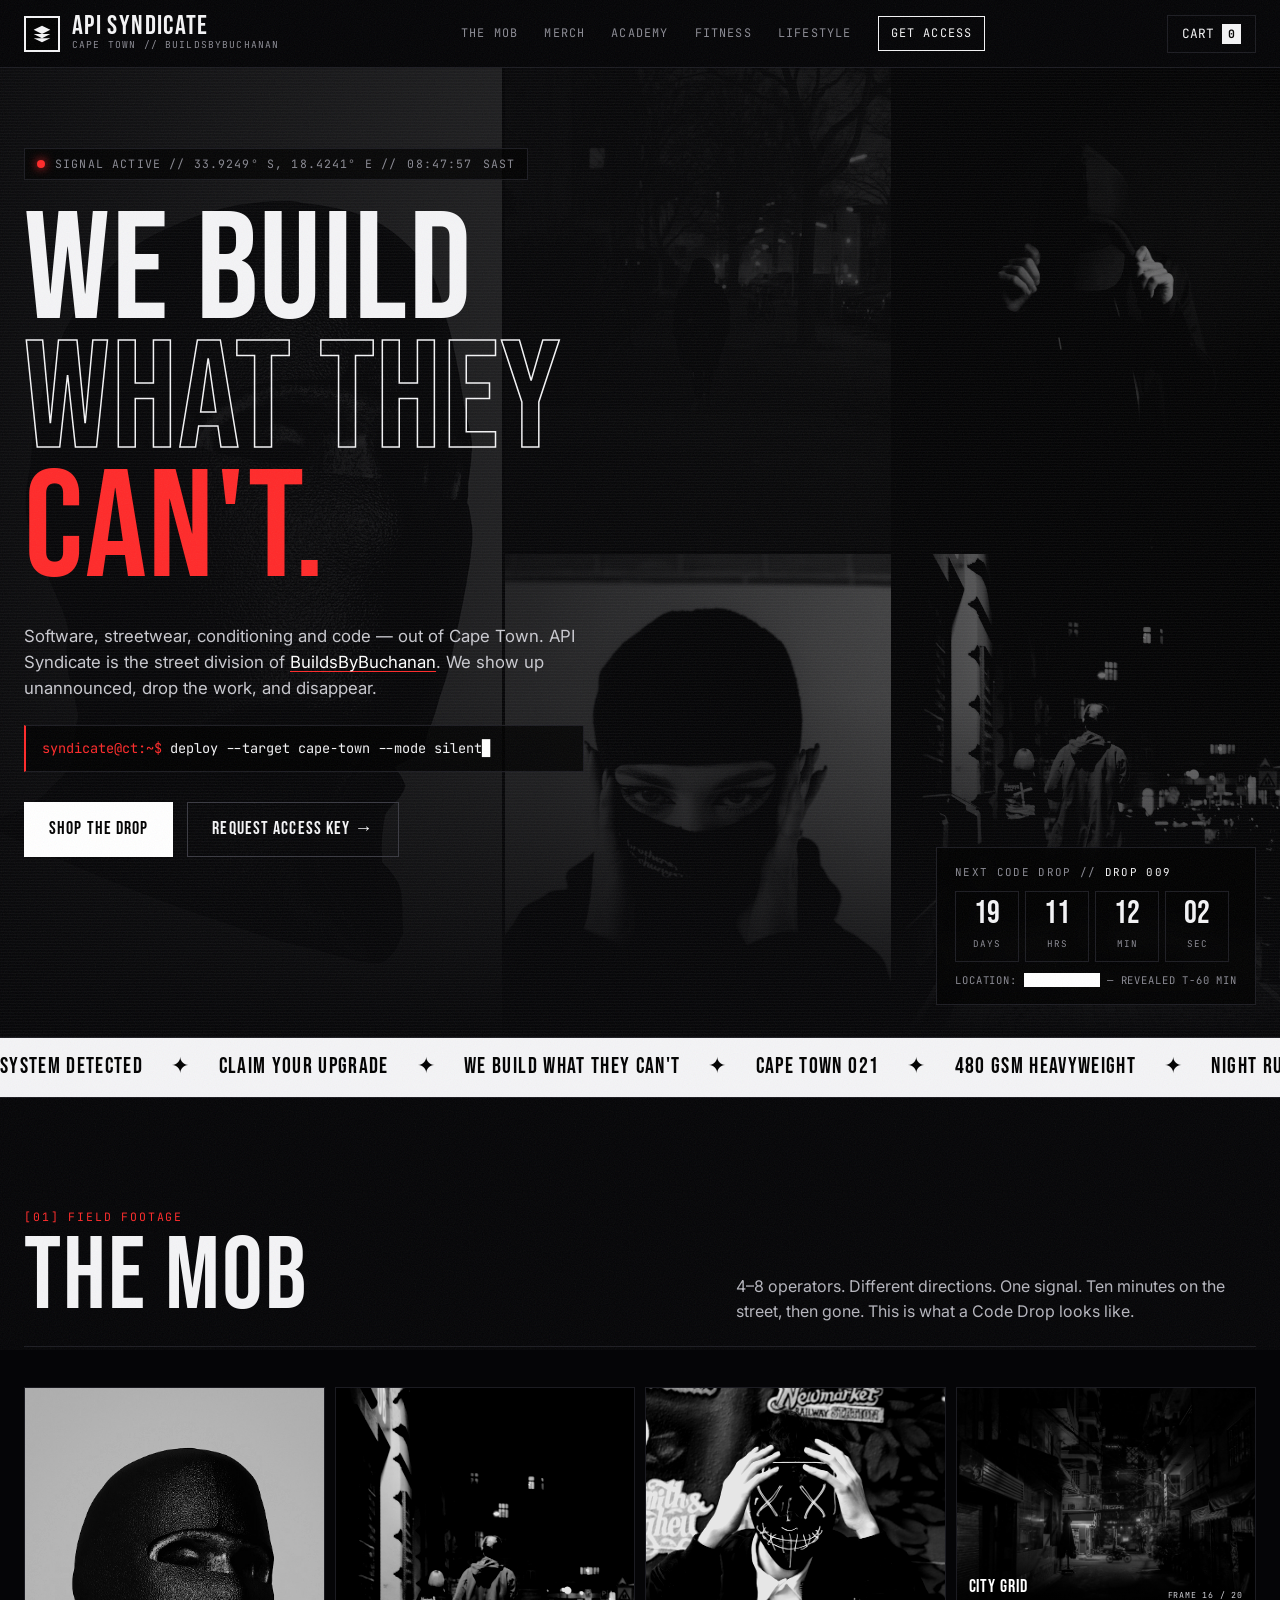
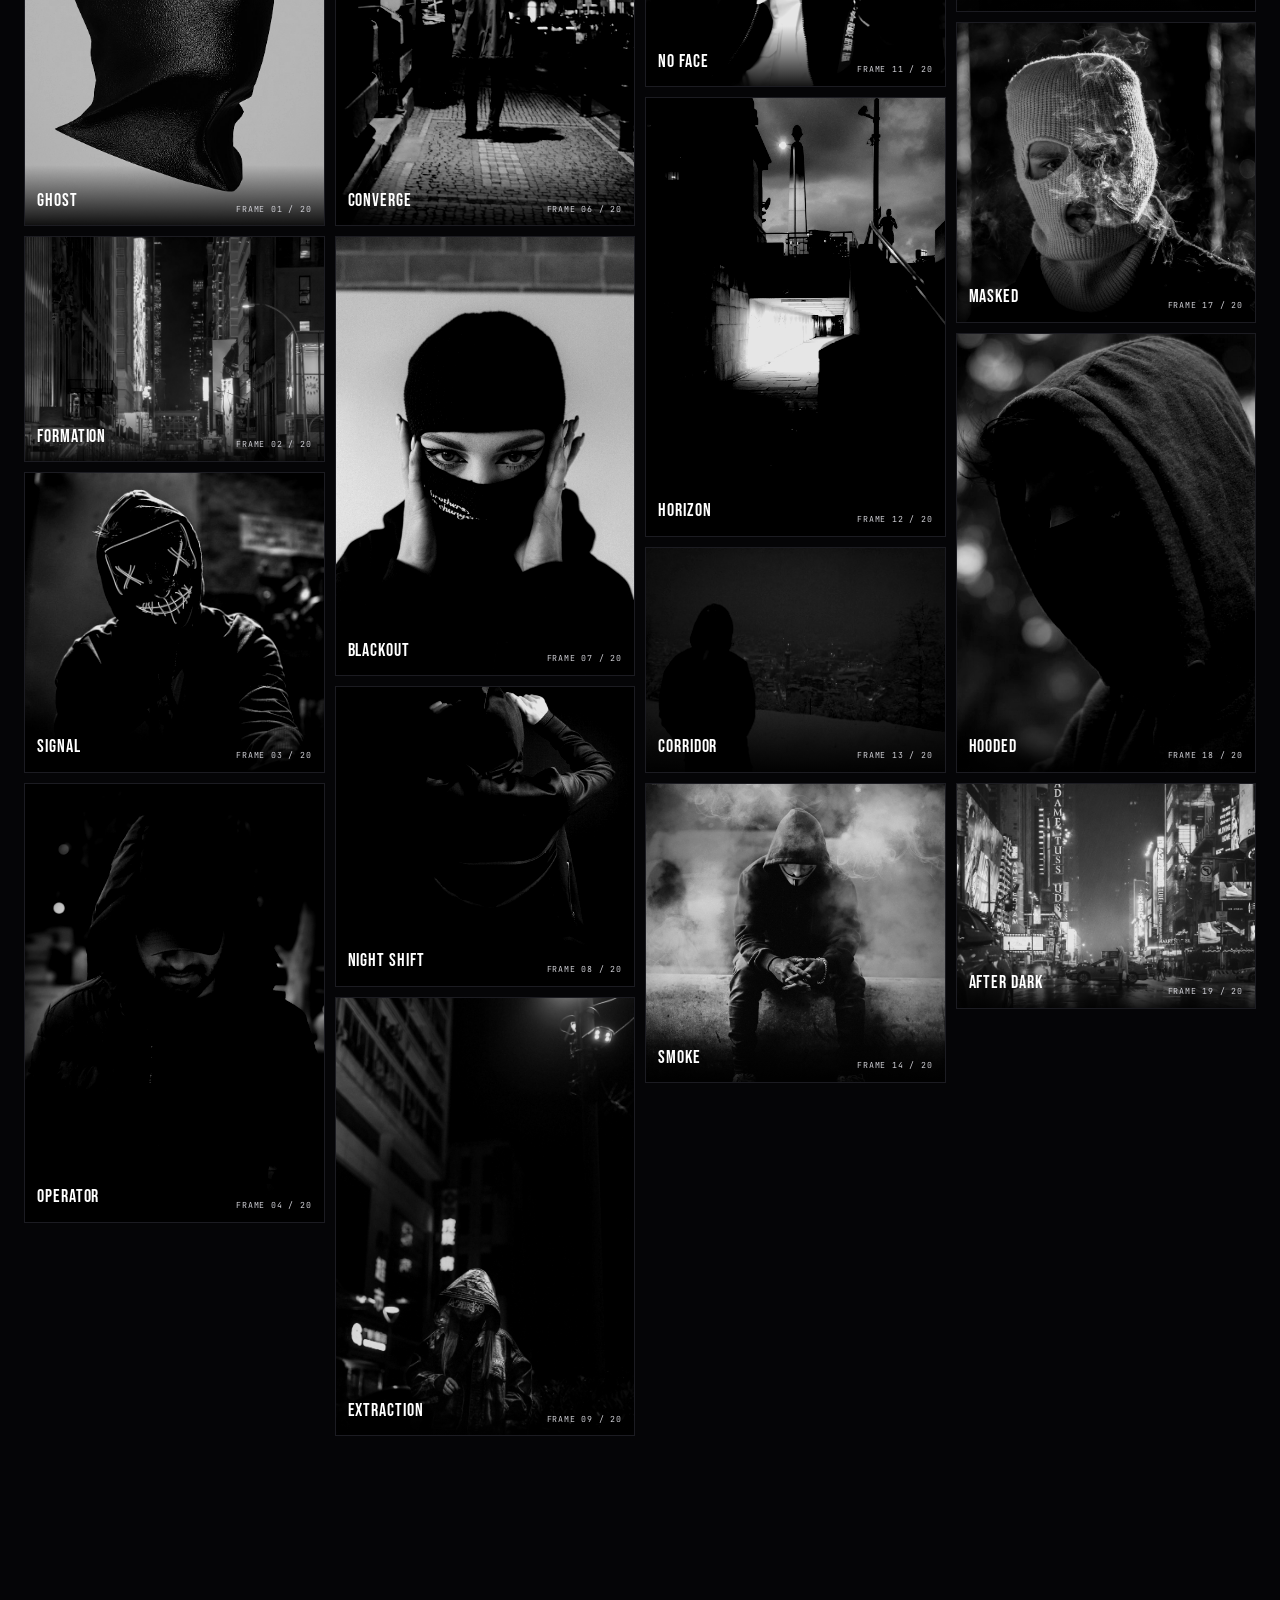
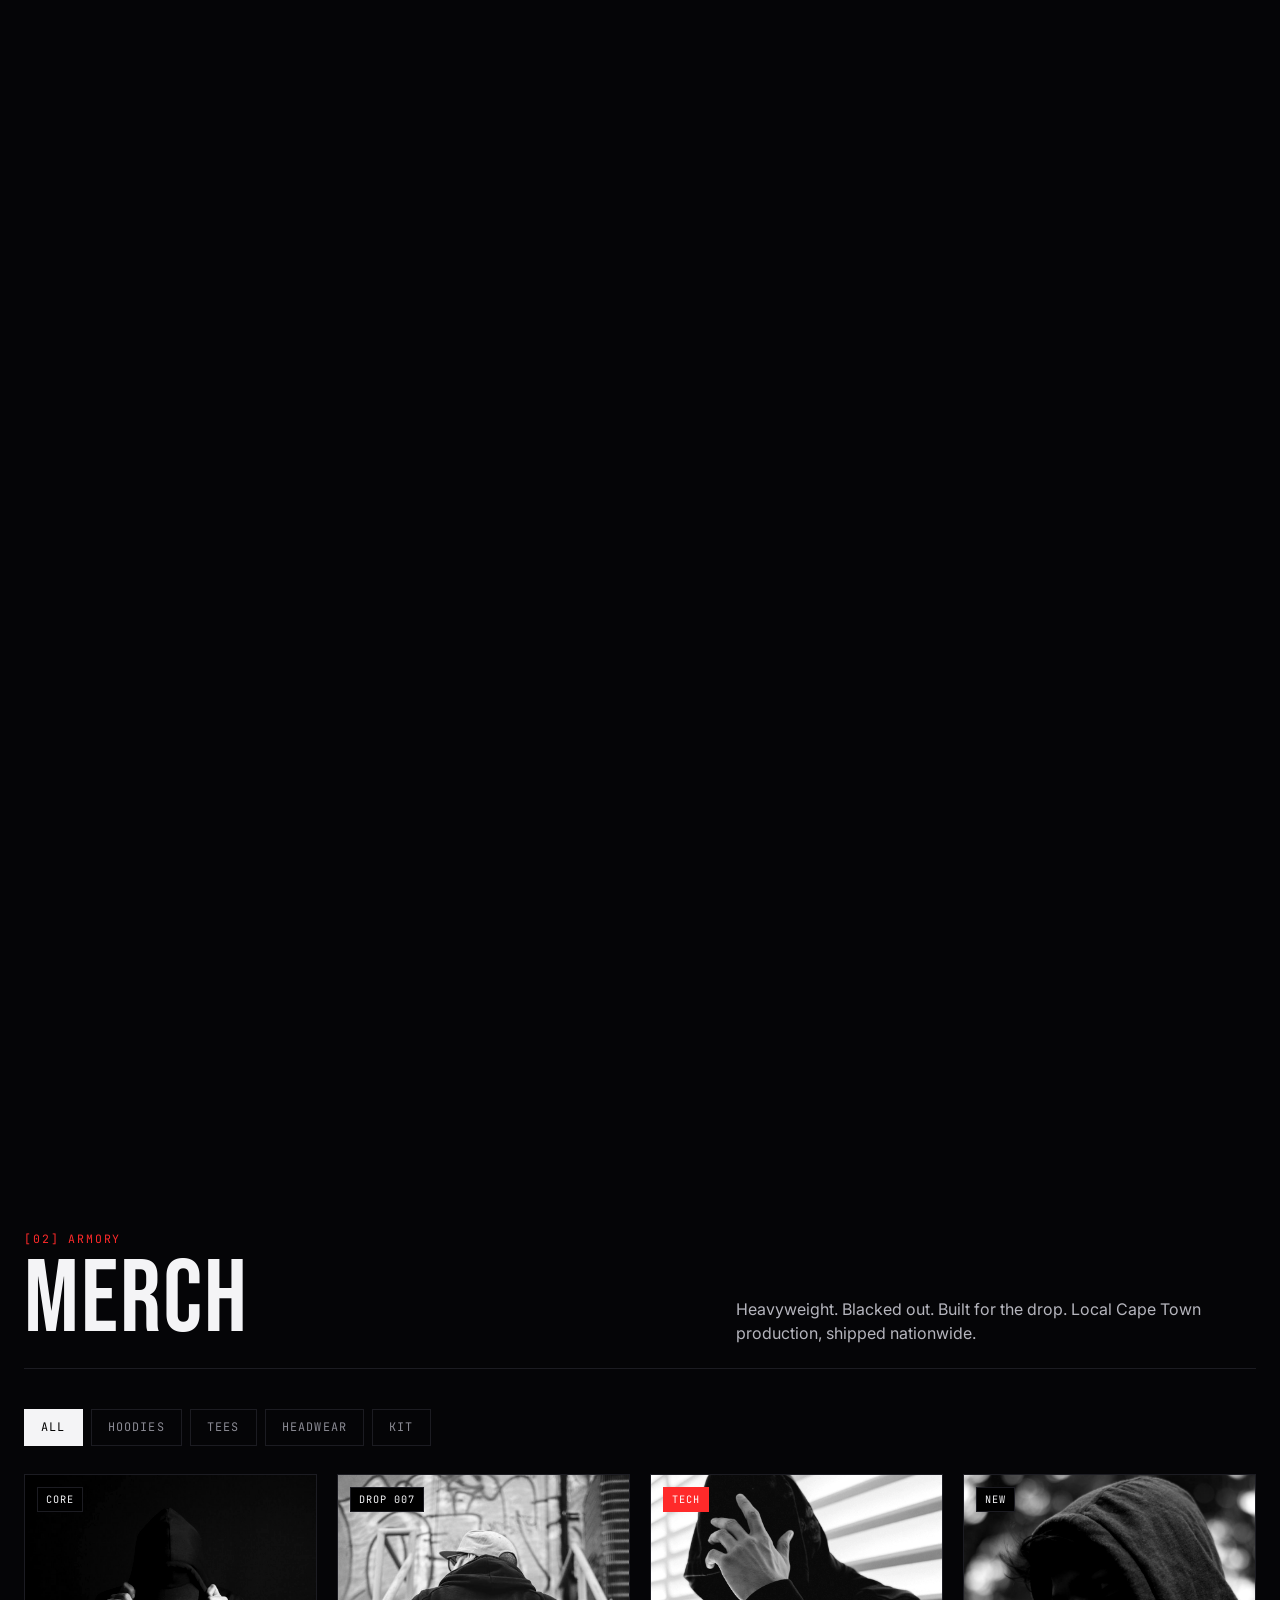
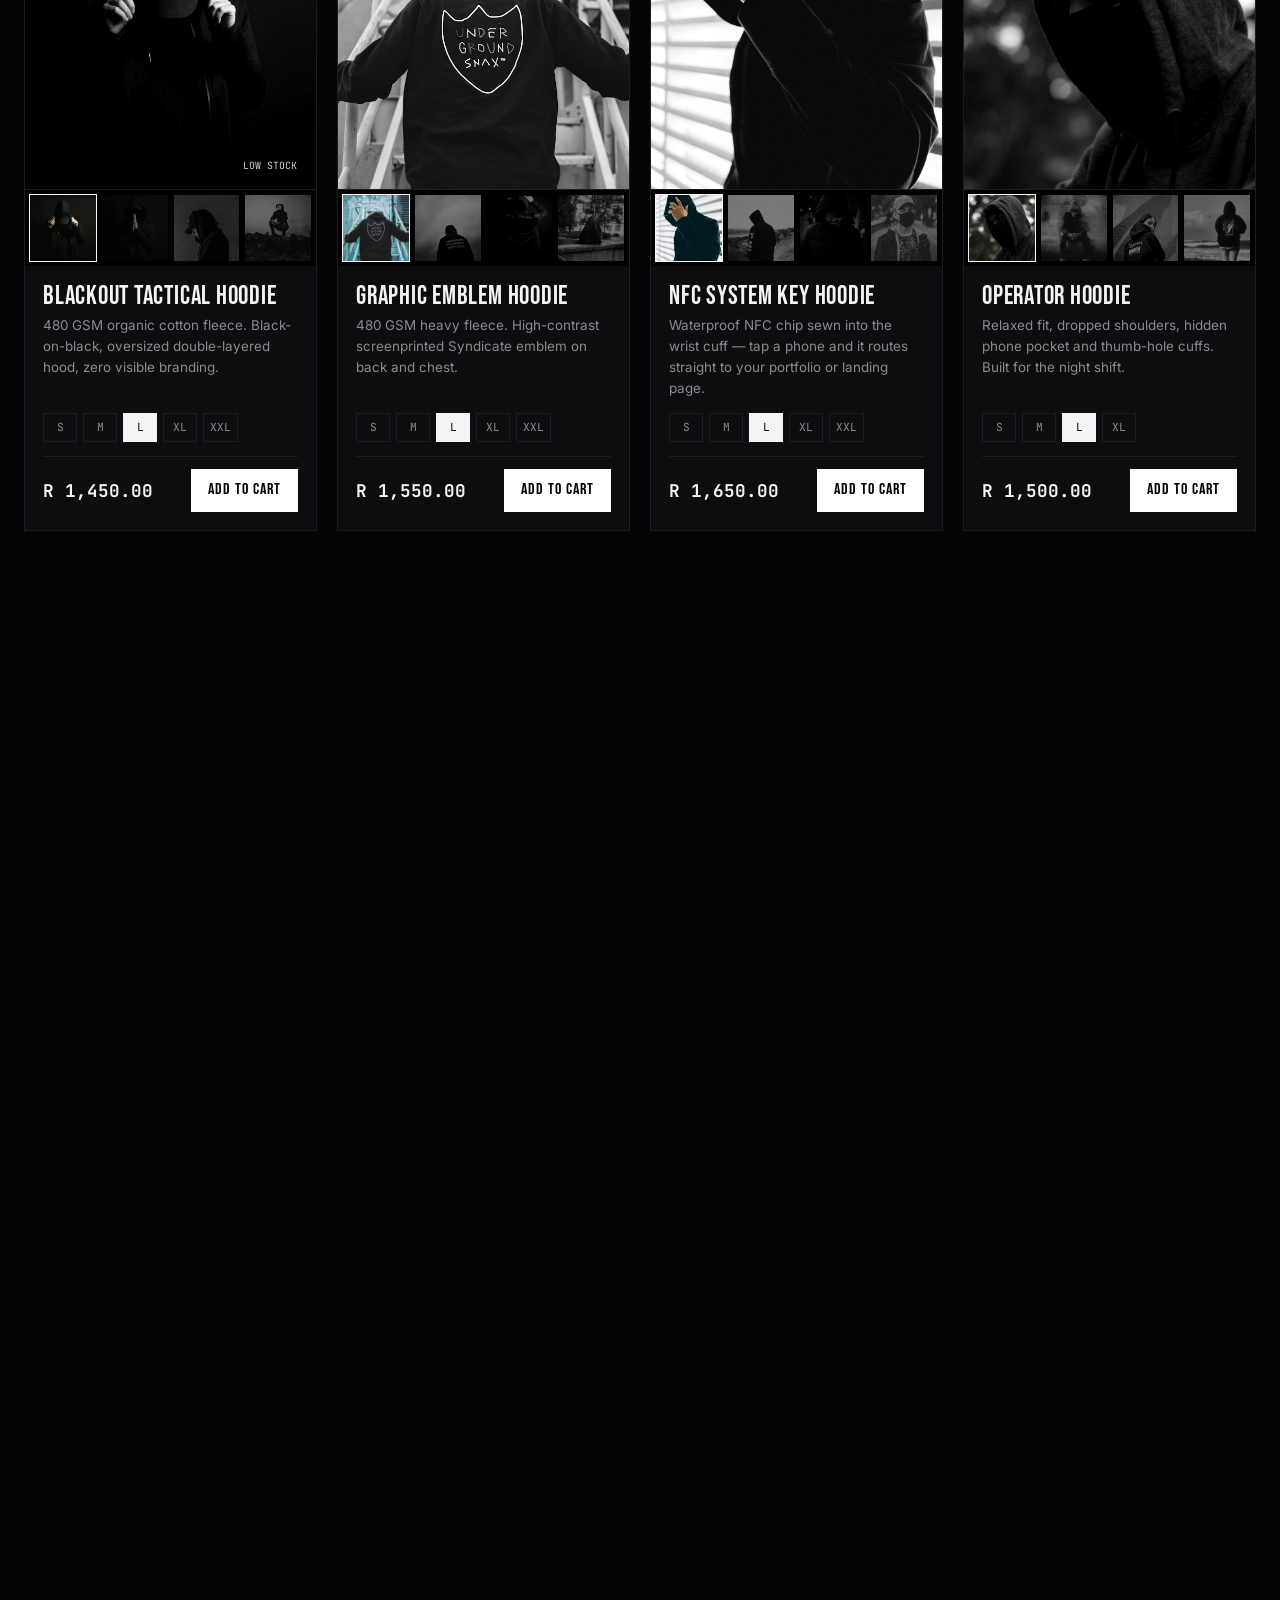
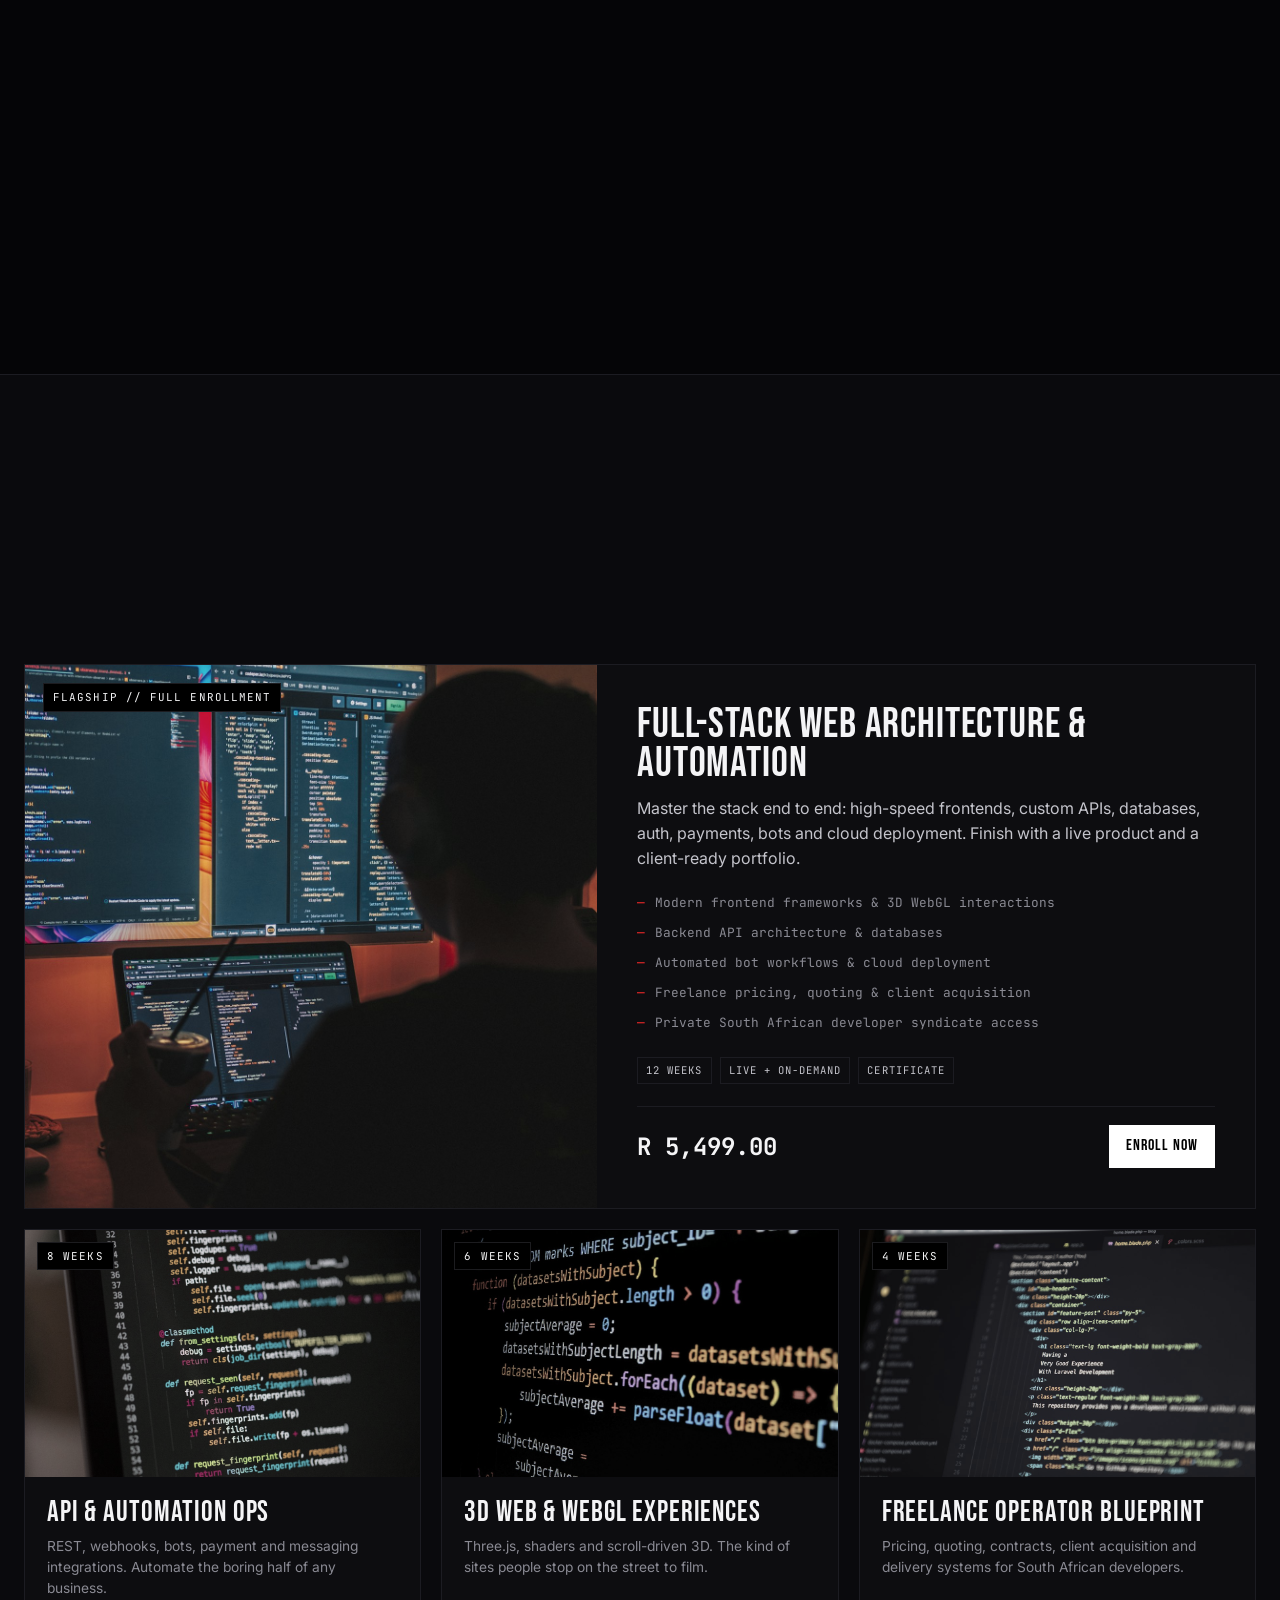
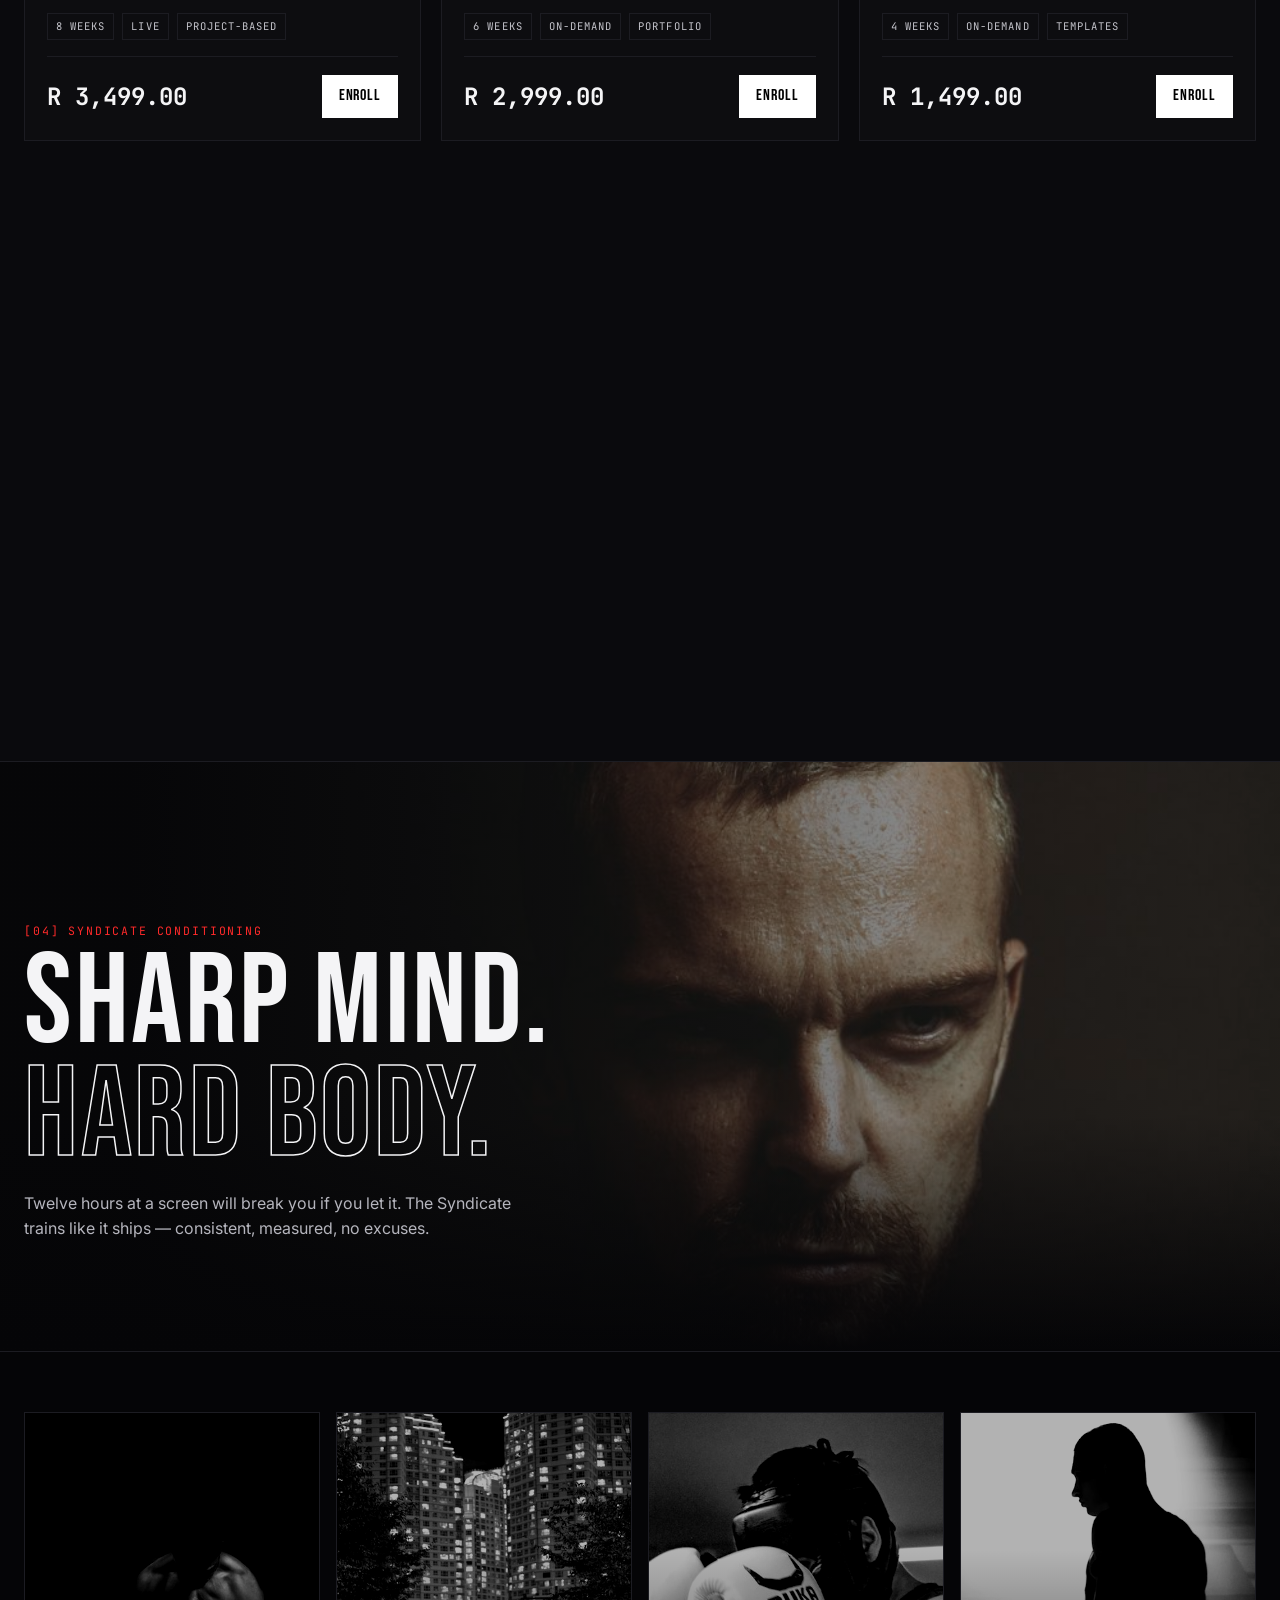
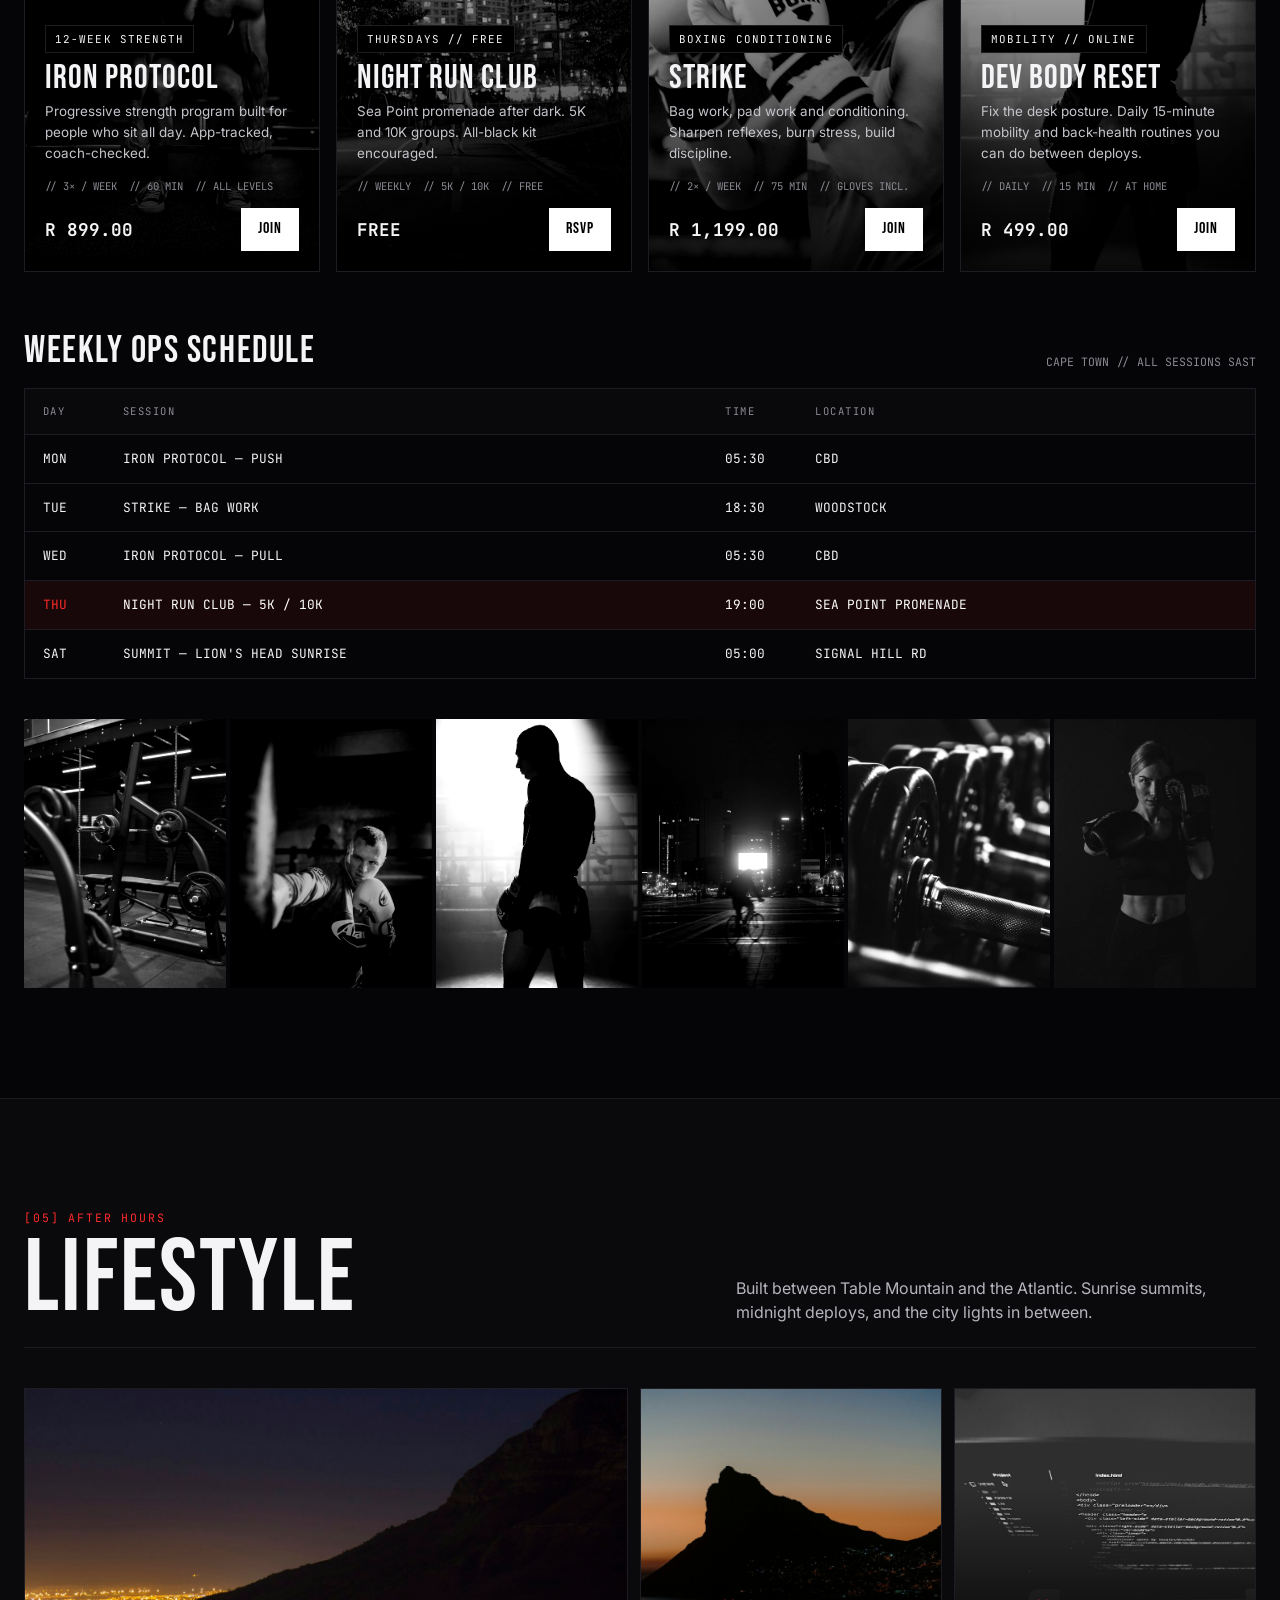
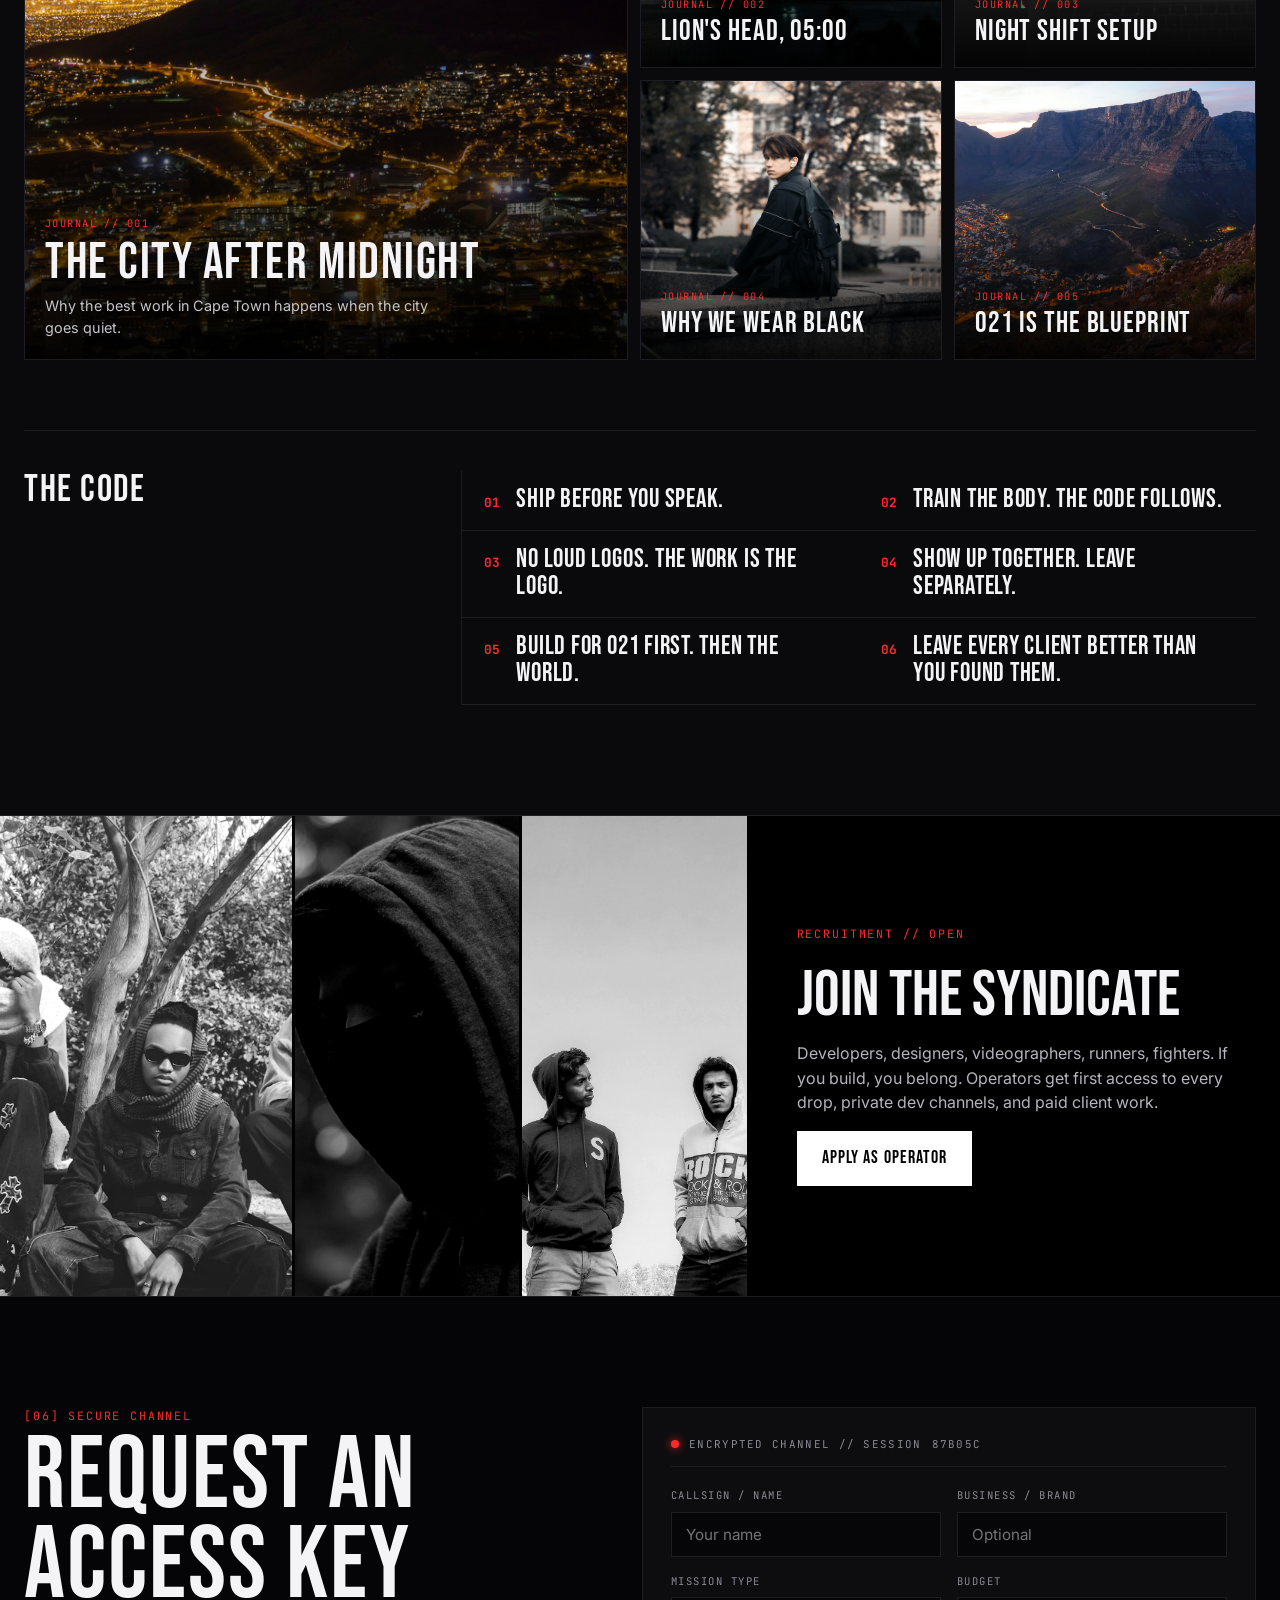
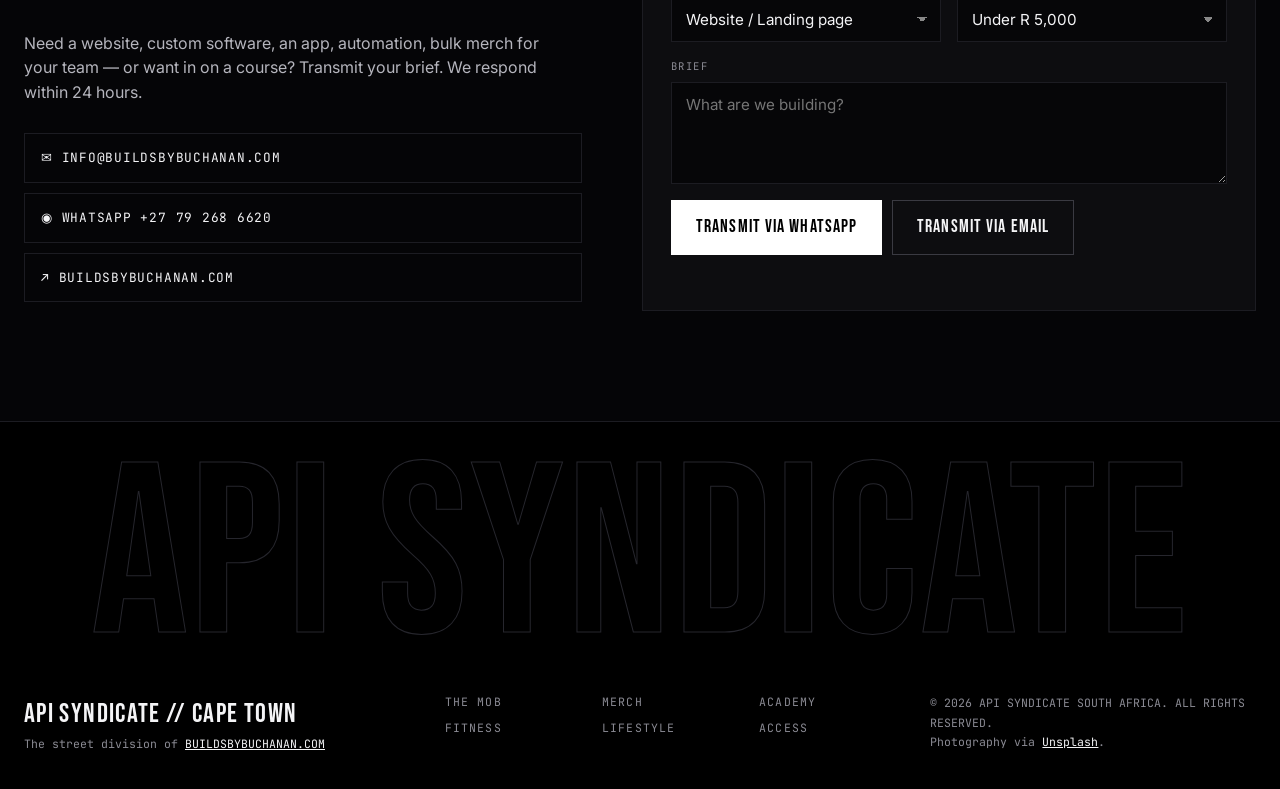
==== index.html @ bdc6ad59 "API Syndicate site: mob wall, merch, academy, fitness, lifestyle, access form" ====
<!DOCTYPE html>
<html lang="en">
<head>
  <meta charset="UTF-8">
  <meta name="viewport" content="width=device-width, initial-scale=1.0">
  <title>API SYNDICATE | Cape Town | BuildsByBuchanan</title>
  <meta name="description" content="API Syndicate — the street division of BuildsByBuchanan. Software, streetwear, engineering courses, conditioning and lifestyle out of Cape Town.">
  <meta name="theme-color" content="#050507">
  <meta property="og:title" content="API SYNDICATE // WE BUILD WHAT THEY CAN'T">
  <meta property="og:description" content="Street division of BuildsByBuchanan. Merch, courses, fitness, lifestyle. Cape Town.">
  <meta property="og:image" content="img/mob2.jpg">
  <link rel="icon" href="data:image/svg+xml,%3Csvg xmlns='http://www.w3.org/2000/svg' viewBox='0 0 24 24'%3E%3Crect width='24' height='24' fill='%23000'/%3E%3Cpath d='M12 3L3 7.5l9 4.5 9-4.5L12 3zM3 16.5l9 4.5 9-4.5M3 12l9 4.5 9-4.5' fill='none' stroke='%23fff' stroke-width='1.6'/%3E%3C/svg%3E">
  <link rel="preconnect" href="https://fonts.googleapis.com">
  <link rel="preconnect" href="https://fonts.gstatic.com" crossorigin>
  <link href="https://fonts.googleapis.com/css2?family=Bebas+Neue&family=Inter:wght@400;500;600;700;800&family=JetBrains+Mono:wght@400;500;700&display=swap" rel="stylesheet">
  <link rel="stylesheet" href="style.css">
</head>
<body>

  <!-- Boot sequence -->
  <div class="boot" id="boot" aria-hidden="true">
    <pre id="bootLog"></pre>
  </div>

  <div class="grain" aria-hidden="true"></div>
  <div class="overlay-backdrop" id="backdrop"></div>

  <!-- Header -->
  <header class="site-header" id="top">
    <div class="nav-container">
      <a href="#top" class="brand-logo">
        <div class="logo-icon">
          <svg viewBox="0 0 24 24"><path d="M12 2L2 7l10 5 10-5-10-5zM2 17l10 5 10-5M2 12l10 5 10-5"/></svg>
        </div>
        <div class="logo-text">
          <span class="logo-title">API SYNDICATE</span>
          <span class="logo-subtitle">CAPE TOWN // BUILDSBYBUCHANAN</span>
        </div>
      </a>

      <nav class="main-nav" id="mainNav">
        <a href="#mob">THE MOB</a>
        <a href="#merch">MERCH</a>
        <a href="#academy">ACADEMY</a>
        <a href="#fitness">FITNESS</a>
        <a href="#lifestyle">LIFESTYLE</a>
        <a href="#access" class="nav-access">GET ACCESS</a>
      </nav>

      <div class="nav-actions">
        <button class="cart-btn" id="cartBtn" aria-label="Open cart">
          CART <span class="cart-count" id="cartCount">0</span>
        </button>
        <button class="menu-btn" id="menuBtn" aria-label="Menu"><span></span><span></span></button>
      </div>
    </div>
  </header>

  <!-- HERO -->
  <section class="hero">
    <div class="hero-mosaic" aria-hidden="true">
      <div class="tile t1" style="background-image:url(img/mob2.jpg)"></div>
      <div class="tile t2" style="background-image:url(img/night2.jpg)"></div>
      <div class="tile t3" style="background-image:url(img/hood4.jpg)"></div>
      <div class="tile t4" style="background-image:url(img/mob1.jpg)"></div>
      <div class="tile t5" style="background-image:url(img/night4.jpg)"></div>
    </div>
    <div class="hero-shade"></div>
    <div class="scanlines" aria-hidden="true"></div>

    <div class="hero-inner">
      <div class="hero-status mono">
        <span class="live-dot"></span> SIGNAL ACTIVE // 33.9249° S, 18.4241° E // <span id="clock">--:--:--</span> SAST
      </div>
      <h1 class="hero-title">
        <span class="glitch" data-text="WE BUILD">WE BUILD</span>
        <span class="glitch outline" data-text="WHAT THEY">WHAT THEY</span>
        <span class="glitch red" data-text="CAN'T.">CAN'T.</span>
      </h1>
      <p class="hero-description">
        Software, streetwear, conditioning and code — out of Cape Town. API Syndicate is the street division of
        <a href="https://buildsbybuchanan.com" target="_blank" rel="noopener">BuildsByBuchanan</a>. We show up unannounced,
        drop the work, and disappear.
      </p>
      <div class="terminal mono" aria-label="Terminal">
        <span class="prompt">syndicate@ct:~$</span> <span id="typed"></span><span class="caret">█</span>
      </div>
      <div class="hero-cta-group">
        <a href="#merch" class="btn-primary">SHOP THE DROP</a>
        <a href="#access" class="btn-secondary">REQUEST ACCESS KEY →</a>
      </div>
    </div>

    <div class="hero-countdown mono">
      <div class="cd-label">NEXT CODE DROP // <span id="dropName">DROP 007</span></div>
      <div class="cd-grid" id="countdown">
        <div><b id="cdD">00</b><span>DAYS</span></div>
        <div><b id="cdH">00</b><span>HRS</span></div>
        <div><b id="cdM">00</b><span>MIN</span></div>
        <div><b id="cdS">00</b><span>SEC</span></div>
      </div>
      <div class="cd-loc">LOCATION: <span class="redact">CLASSIFIED</span> — REVEALED T-60 MIN</div>
    </div>
  </section>

  <!-- Ticker -->
  <div class="ticker" aria-hidden="true">
    <div class="ticker-track">
      <span>SYSTEM DETECTED</span><span>✦</span><span>CLAIM YOUR UPGRADE</span><span>✦</span><span>WE BUILD WHAT THEY CAN'T</span><span>✦</span><span>CAPE TOWN 021</span><span>✦</span><span>480 GSM HEAVYWEIGHT</span><span>✦</span><span>NIGHT RUN CLUB — THURSDAYS</span><span>✦</span><span>SHIP IT. DISAPPEAR.</span><span>✦</span>
      <span>SYSTEM DETECTED</span><span>✦</span><span>CLAIM YOUR UPGRADE</span><span>✦</span><span>WE BUILD WHAT THEY CAN'T</span><span>✦</span><span>CAPE TOWN 021</span><span>✦</span><span>480 GSM HEAVYWEIGHT</span><span>✦</span><span>NIGHT RUN CLUB — THURSDAYS</span><span>✦</span><span>SHIP IT. DISAPPEAR.</span><span>✦</span>
    </div>
  </div>

  <main>

    <!-- THE MOB / FIELD FOOTAGE -->
    <section class="section" id="mob">
      <div class="container">
        <div class="section-header reveal">
          <div>
            <span class="kicker mono">[01] FIELD FOOTAGE</span>
            <h2 class="section-title">THE MOB</h2>
          </div>
          <p class="section-lede">4–8 operators. Different directions. One signal. Ten minutes on the street, then gone. This is what a Code Drop looks like.</p>
        </div>

        <div class="mob-wall" id="mobWall">
          <!-- filled by app.js -->
        </div>

        <!-- Operation sequence -->
        <div class="ops reveal">
          <div class="ops-head">
            <span class="kicker mono">[01.1] THE OPERATION</span>
            <h3 class="sub-title">ANATOMY OF A CODE DROP</h3>
          </div>
          <ol class="ops-steps">
            <li>
              <span class="ops-t mono">T-24H</span>
              <h4>SCOUT</h4>
              <p>High-foot-traffic corridor. Founders, creatives, decision-makers. Bree St. Kloof St. The Waterfront edge.</p>
            </li>
            <li>
              <span class="ops-t mono">T-0</span>
              <h4>CONVERGE</h4>
              <p>Operators arrive from separate directions on signal. Formation. Rim-lights on. Displays up.</p>
            </li>
            <li>
              <span class="ops-t mono">T+2</span>
              <h4>SHOWCASE</h4>
              <p>Projected dark-mode UI, live 3D web builds, scrolling terminals that resolve into one massive QR code.</p>
            </li>
            <li>
              <span class="ops-t mono">T+5</span>
              <h4>DISTRIBUTE</h4>
              <p>Silent hand-off. Matte black access cards and NFC code keys to whoever stops to film or ask.</p>
            </li>
            <li>
              <span class="ops-t mono">T+8</span>
              <h4>EXTRACT</h4>
              <p>Screens go dark in unison. Split up. Walk into the crowd. The footage does the rest.</p>
            </li>
          </ol>
        </div>
      </div>
    </section>

    <!-- Split banner -->
    <section class="split-banner reveal">
      <div class="split-img" style="background-image:url(img/night6.jpg)"></div>
      <div class="split-copy">
        <span class="kicker mono">SCAN RECEIVED</span>
        <h2>YOU FOUND US.<br>NOW BUILD SOMETHING.</h2>
        <p>Every card, every hoodie tag, every projection routes here. Websites, custom software, automation, 3D web — engineered by BuildsByBuchanan, delivered by the Syndicate.</p>
        <a href="#access" class="btn-primary">CLAIM YOUR UPGRADE</a>
      </div>
    </section>

    <!-- MERCH -->
    <section class="section" id="merch">
      <div class="container">
        <div class="section-header reveal">
          <div>
            <span class="kicker mono">[02] ARMORY</span>
            <h2 class="section-title">MERCH</h2>
          </div>
          <p class="section-lede">Heavyweight. Blacked out. Built for the drop. Local Cape Town production, shipped nationwide.</p>
        </div>

        <div class="filters mono" id="merchFilters" role="tablist">
          <button class="filter active" data-filter="all">ALL</button>
          <button class="filter" data-filter="hoodies">HOODIES</button>
          <button class="filter" data-filter="tees">TEES</button>
          <button class="filter" data-filter="headwear">HEADWEAR</button>
          <button class="filter" data-filter="kit">KIT</button>
        </div>

        <div class="product-grid" id="productGrid">
          <!-- filled by app.js -->
        </div>
      </div>
    </section>

    <!-- ACADEMY -->
    <section class="section section-alt" id="academy">
      <div class="container">
        <div class="section-header reveal">
          <div>
            <span class="kicker mono">[03] ENGINEERING ACADEMY</span>
            <h2 class="section-title">COURSES</h2>
          </div>
          <p class="section-lede">The exact stack BuildsByBuchanan ships to clients. No fluff, no theory lectures — you build real things, deploy them, and get paid.</p>
        </div>

        <article class="course-feature reveal">
          <div class="course-feature-img" style="background-image:url(img/code5.jpg)">
            <span class="tag mono">FLAGSHIP // FULL ENROLLMENT</span>
          </div>
          <div class="course-feature-body">
            <h3 class="course-title">FULL-STACK WEB ARCHITECTURE &amp; AUTOMATION</h3>
            <p class="course-desc">Master the stack end to end: high-speed frontends, custom APIs, databases, auth, payments, bots and cloud deployment. Finish with a live product and a client-ready portfolio.</p>
            <ul class="feature-list mono">
              <li>Modern frontend frameworks &amp; 3D WebGL interactions</li>
              <li>Backend API architecture &amp; databases</li>
              <li>Automated bot workflows &amp; cloud deployment</li>
              <li>Freelance pricing, quoting &amp; client acquisition</li>
              <li>Private South African developer syndicate access</li>
            </ul>
            <div class="course-meta mono">
              <span>12 WEEKS</span><span>LIVE + ON-DEMAND</span><span>CERTIFICATE</span>
            </div>
            <div class="course-footer">
              <span class="price mono">R 5,499.00</span>
              <button class="btn-primary add-btn" data-id="course-fullstack">ENROLL NOW</button>
            </div>
          </div>
        </article>

        <div class="course-grid" id="courseGrid">
          <!-- filled by app.js -->
        </div>
      </div>
    </section>

    <!-- FITNESS -->
    <section class="section" id="fitness">
      <div class="fitness-hero reveal" style="background-image:url(img/gym12.jpg)">
        <div class="container">
          <span class="kicker mono">[04] SYNDICATE CONDITIONING</span>
          <h2 class="section-title xl">SHARP MIND.<br><span class="outline-text">HARD BODY.</span></h2>
          <p class="section-lede">Twelve hours at a screen will break you if you let it. The Syndicate trains like it ships — consistent, measured, no excuses.</p>
        </div>
      </div>

      <div class="container">
        <div class="program-grid" id="programGrid">
          <!-- filled by app.js -->
        </div>

        <div class="schedule reveal">
          <div class="schedule-head">
            <h3 class="sub-title">WEEKLY OPS SCHEDULE</h3>
            <span class="mono muted">CAPE TOWN // ALL SESSIONS SAST</span>
          </div>
          <div class="schedule-table mono">
            <div class="row head"><span>DAY</span><span>SESSION</span><span>TIME</span><span>LOCATION</span></div>
            <div class="row"><span>MON</span><span>IRON PROTOCOL — PUSH</span><span>05:30</span><span>CBD</span></div>
            <div class="row"><span>TUE</span><span>STRIKE — BAG WORK</span><span>18:30</span><span>WOODSTOCK</span></div>
            <div class="row"><span>WED</span><span>IRON PROTOCOL — PULL</span><span>05:30</span><span>CBD</span></div>
            <div class="row hot"><span>THU</span><span>NIGHT RUN CLUB — 5K / 10K</span><span>19:00</span><span>SEA POINT PROMENADE</span></div>
            <div class="row"><span>SAT</span><span>SUMMIT — LION'S HEAD SUNRISE</span><span>05:00</span><span>SIGNAL HILL RD</span></div>
          </div>
        </div>

        <div class="gym-strip reveal" aria-hidden="true">
          <img src="img/gym4.jpg" alt="" loading="lazy">
          <img src="img/gym10.jpg" alt="" loading="lazy">
          <img src="img/gym8.jpg" alt="" loading="lazy">
          <img src="img/run2.jpg" alt="" loading="lazy">
          <img src="img/gym5.jpg" alt="" loading="lazy">
          <img src="img/gym14.jpg" alt="" loading="lazy">
        </div>
      </div>
    </section>

    <!-- LIFESTYLE -->
    <section class="section section-alt" id="lifestyle">
      <div class="container">
        <div class="section-header reveal">
          <div>
            <span class="kicker mono">[05] AFTER HOURS</span>
            <h2 class="section-title">LIFESTYLE</h2>
          </div>
          <p class="section-lede">Built between Table Mountain and the Atlantic. Sunrise summits, midnight deploys, and the city lights in between.</p>
        </div>

        <div class="lifestyle-grid">
          <div class="ls-big reveal" style="background-image:url(img/cpt3.jpg)">
            <div class="ls-cap">
              <span class="mono">JOURNAL // 001</span>
              <h3>THE CITY AFTER MIDNIGHT</h3>
              <p>Why the best work in Cape Town happens when the city goes quiet.</p>
            </div>
          </div>
          <div class="ls-small reveal" style="background-image:url(img/cpt5.jpg)">
            <div class="ls-cap">
              <span class="mono">JOURNAL // 002</span>
              <h3>LION'S HEAD, 05:00</h3>
            </div>
          </div>
          <div class="ls-small reveal" style="background-image:url(img/code6.jpg)">
            <div class="ls-cap">
              <span class="mono">JOURNAL // 003</span>
              <h3>NIGHT SHIFT SETUP</h3>
            </div>
          </div>
          <div class="ls-small reveal" style="background-image:url(img/night1.jpg)">
            <div class="ls-cap">
              <span class="mono">JOURNAL // 004</span>
              <h3>WHY WE WEAR BLACK</h3>
            </div>
          </div>
          <div class="ls-small reveal" style="background-image:url(img/cpt1.jpg)">
            <div class="ls-cap">
              <span class="mono">JOURNAL // 005</span>
              <h3>021 IS THE BLUEPRINT</h3>
            </div>
          </div>
        </div>

        <div class="code-rules reveal">
          <h3 class="sub-title">THE CODE</h3>
          <ol class="rules">
            <li><b>01</b><span>Ship before you speak.</span></li>
            <li><b>02</b><span>Train the body. The code follows.</span></li>
            <li><b>03</b><span>No loud logos. The work is the logo.</span></li>
            <li><b>04</b><span>Show up together. Leave separately.</span></li>
            <li><b>05</b><span>Build for 021 first. Then the world.</span></li>
            <li><b>06</b><span>Leave every client better than you found them.</span></li>
          </ol>
        </div>
      </div>
    </section>

    <!-- Crew banner -->
    <section class="crew-banner reveal">
      <div class="crew-imgs" aria-hidden="true">
        <img src="img/crew4.jpg" alt="" loading="lazy">
        <img src="img/crew3.jpg" alt="" loading="lazy">
        <img src="img/crew1.jpg" alt="" loading="lazy">
      </div>
      <div class="crew-copy">
        <span class="kicker mono">RECRUITMENT // OPEN</span>
        <h2>JOIN THE SYNDICATE</h2>
        <p>Developers, designers, videographers, runners, fighters. If you build, you belong. Operators get first access to every drop, private dev channels, and paid client work.</p>
        <a href="#access" class="btn-primary" data-intent="Join the Syndicate">APPLY AS OPERATOR</a>
      </div>
    </section>

    <!-- ACCESS / CONTACT -->
    <section class="section" id="access">
      <div class="container access-wrap">
        <div class="access-copy reveal">
          <span class="kicker mono">[06] SECURE CHANNEL</span>
          <h2 class="section-title">REQUEST AN<br>ACCESS KEY</h2>
          <p class="section-lede">Need a website, custom software, an app, automation, bulk merch for your team — or want in on a course? Transmit your brief. We respond within 24 hours.</p>
          <div class="channels mono">
            <a href="mailto:info@buildsbybuchanan.com">✉ INFO@BUILDSBYBUCHANAN.COM</a>
            <a href="https://wa.me/27792686620" target="_blank" rel="noopener">◉ WHATSAPP +27 79 268 6620</a>
            <a href="https://buildsbybuchanan.com" target="_blank" rel="noopener">↗ BUILDSBYBUCHANAN.COM</a>
          </div>
        </div>

        <form class="access-form reveal" id="accessForm" novalidate>
          <div class="form-head mono"><span class="live-dot"></span> ENCRYPTED CHANNEL // SESSION <span id="sessionId">----</span></div>
          <label>CALLSIGN / NAME<input name="name" required autocomplete="name" placeholder="Your name"></label>
          <label>BUSINESS / BRAND<input name="business" autocomplete="organization" placeholder="Optional"></label>
          <label>MISSION TYPE
            <select name="type" id="missionType">
              <option>Website / Landing page</option>
              <option>Custom software / Web app</option>
              <option>Mobile app</option>
              <option>Automation / Bots / APIs</option>
              <option>Bulk / custom merch</option>
              <option>Academy course</option>
              <option>Fitness program</option>
              <option>Join the Syndicate</option>
            </select>
          </label>
          <label>BUDGET
            <select name="budget">
              <option>Under R 5,000</option>
              <option>R 5,000 – R 15,000</option>
              <option>R 15,000 – R 50,000</option>
              <option>R 50,000+</option>
              <option>Not sure yet</option>
            </select>
          </label>
          <label class="full">BRIEF<textarea name="brief" rows="4" required placeholder="What are we building?"></textarea></label>
          <div class="form-actions full">
            <button type="submit" class="btn-primary" data-via="whatsapp">TRANSMIT VIA WHATSAPP</button>
            <button type="submit" class="btn-secondary" data-via="email">TRANSMIT VIA EMAIL</button>
          </div>
          <p class="form-note mono full" id="formNote"></p>
        </form>
      </div>
    </section>

  </main>

  <!-- Footer -->
  <footer class="site-footer">
    <div class="footer-big" aria-hidden="true">API SYNDICATE</div>
    <div class="container footer-grid">
      <div>
        <div class="footer-brand">API SYNDICATE // CAPE TOWN</div>
        <p class="mono muted">The street division of <a href="https://buildsbybuchanan.com" target="_blank" rel="noopener">BUILDSBYBUCHANAN.COM</a></p>
      </div>
      <div class="footer-links mono">
        <a href="#mob">THE MOB</a><a href="#merch">MERCH</a><a href="#academy">ACADEMY</a>
        <a href="#fitness">FITNESS</a><a href="#lifestyle">LIFESTYLE</a><a href="#access">ACCESS</a>
      </div>
      <div class="mono muted small">
        © <span id="year"></span> API SYNDICATE SOUTH AFRICA. ALL RIGHTS RESERVED.<br>
        Photography via <a href="https://unsplash.com" target="_blank" rel="noopener">Unsplash</a>.
      </div>
    </div>
  </footer>

  <!-- Cart Drawer -->
  <aside class="cart-drawer" id="cartDrawer" aria-label="Cart">
    <div class="cart-header">
      <h3 class="cart-title">YOUR LOADOUT</h3>
      <button class="close-btn" id="closeCart" aria-label="Close cart">&times;</button>
    </div>
    <div class="cart-items" id="cartItems"></div>
    <div class="cart-footer">
      <div class="cart-total-row"><span>TOTAL</span><span id="cartTotal">R 0.00</span></div>
      <p class="mono muted small">Free Cape Town delivery on orders over R 1,500. Nationwide courier R 120.</p>
      <button class="checkout-btn" id="checkoutWa">CHECKOUT VIA WHATSAPP</button>
      <button class="checkout-btn ghost" id="checkoutMail">CHECKOUT VIA EMAIL</button>
    </div>
  </aside>

  <!-- Product modal / Lightbox -->
  <div class="lightbox" id="lightbox" aria-hidden="true">
    <button class="close-btn lb-close" id="lbClose" aria-label="Close">&times;</button>
    <button class="lb-nav prev" id="lbPrev" aria-label="Previous">‹</button>
    <figure>
      <img id="lbImg" alt="">
      <figcaption class="mono" id="lbCap"></figcaption>
    </figure>
    <button class="lb-nav next" id="lbNext" aria-label="Next">›</button>
  </div>

  <div class="toast mono" id="toast"></div>

  <script src="app.js"></script>
</body>
</html>
---- style.css ----
:root {
  --bg: #050507;
  --bg-2: #0a0a0d;
  --card-bg: #0d0d10;
  --border: #1c1c22;
  --border-hover: #ffffff;
  --text-main: #f4f4f6;
  --text-muted: #8a8a93;
  --accent: #ffffff;
  --red: #ff2a2a;
  --display: 'Bebas Neue', sans-serif;
  --mono: 'JetBrains Mono', monospace;
}

* { box-sizing: border-box; margin: 0; padding: 0; }
html { scroll-behavior: smooth; scroll-padding-top: 80px; }
body {
  background: var(--bg);
  color: var(--text-main);
  font-family: 'Inter', sans-serif;
  line-height: 1.55;
  overflow-x: hidden;
  -webkit-font-smoothing: antialiased;
}
body.locked { overflow: hidden; }
img { display: block; max-width: 100%; }
a { color: inherit; }
button { font: inherit; color: inherit; }
::selection { background: var(--red); color: #fff; }

.mono { font-family: var(--mono); }
.muted { color: var(--text-muted); }
.small { font-size: 0.72rem; line-height: 1.7; }
.container { max-width: 1280px; margin: 0 auto; padding: 0 24px; }

/* Film grain */
.grain {
  position: fixed; inset: -50%;
  pointer-events: none; z-index: 400; opacity: 0.06;
  background-image: url("data:image/svg+xml,%3Csvg xmlns='http://www.w3.org/2000/svg' width='160' height='160'%3E%3Cfilter id='n'%3E%3CfeTurbulence type='fractalNoise' baseFrequency='0.85' numOctaves='3' stitchTiles='stitch'/%3E%3C/filter%3E%3Crect width='100%25' height='100%25' filter='url(%23n)'/%3E%3C/svg%3E");
  animation: grain 0.9s steps(6) infinite;
}
@keyframes grain {
  0% { transform: translate(0, 0); } 20% { transform: translate(-3%, 2%); } 40% { transform: translate(2%, -3%); }
  60% { transform: translate(-2%, -1%); } 80% { transform: translate(3%, 3%); } 100% { transform: translate(0, 0); }
}

/* Boot */
.boot {
  position: fixed; inset: 0; z-index: 1000; background: #000;
  display: flex; align-items: flex-end; padding: 32px;
  transition: opacity 0.5s ease, visibility 0.5s;
}
.boot pre { font-family: var(--mono); font-size: 0.8rem; color: #9a9aa3; line-height: 1.8; white-space: pre-wrap; }
.boot pre b { color: #fff; font-weight: 700; }
.boot pre i { color: var(--red); font-style: normal; }
.boot.done { opacity: 0; visibility: hidden; }

/* Header */
.site-header {
  position: sticky; top: 0; z-index: 100;
  background: rgba(5, 5, 7, 0.82);
  backdrop-filter: blur(14px); -webkit-backdrop-filter: blur(14px);
  border-bottom: 1px solid var(--border);
  padding: 14px 24px;
}
.nav-container { max-width: 1280px; margin: 0 auto; display: flex; align-items: center; justify-content: space-between; gap: 24px; }
.brand-logo { display: flex; align-items: center; gap: 12px; text-decoration: none; }
.logo-icon { width: 36px; height: 36px; background: #000; border: 2px solid var(--text-main); display: grid; place-items: center; flex-shrink: 0; }
.logo-icon svg { width: 20px; height: 20px; fill: var(--text-main); }
.logo-text { display: flex; flex-direction: column; }
.logo-title { font-family: var(--display); font-size: 1.7rem; letter-spacing: 0.05em; line-height: 0.9; }
.logo-subtitle { font-family: var(--mono); font-size: 0.6rem; color: var(--text-muted); letter-spacing: 0.12em; }

.main-nav { display: flex; align-items: center; gap: 26px; }
.main-nav a {
  font-family: var(--mono); font-size: 0.74rem; letter-spacing: 0.1em;
  text-decoration: none; color: var(--text-muted); transition: color 0.2s; position: relative;
}
.main-nav a:hover { color: var(--text-main); }
.main-nav a::after { content: ""; position: absolute; left: 0; bottom: -6px; width: 0; height: 1px; background: var(--red); transition: width 0.25s; }
.main-nav a:hover::after { width: 100%; }
.main-nav .nav-access { color: var(--text-main); border: 1px solid var(--text-main); padding: 7px 12px; }
.main-nav .nav-access::after { display: none; }
.main-nav .nav-access:hover { background: var(--text-main); color: #000; }

.nav-actions { display: flex; align-items: center; gap: 12px; }
.cart-btn {
  background: transparent; border: 1px solid var(--border); color: var(--text-main);
  padding: 8px 14px; font-family: var(--mono); font-size: 0.8rem; cursor: pointer;
  display: flex; align-items: center; gap: 8px; transition: all 0.2s;
}
.cart-btn:hover { border-color: var(--text-main); }
.cart-count { background: var(--text-main); color: #000; font-weight: 700; padding: 1px 6px; font-size: 0.72rem; }
.cart-btn.bump .cart-count { animation: bump 0.4s ease; }
@keyframes bump { 50% { transform: scale(1.5); background: var(--red); color: #fff; } }
.menu-btn { display: none; width: 40px; height: 36px; background: transparent; border: 1px solid var(--border); cursor: pointer; flex-direction: column; justify-content: center; align-items: center; gap: 6px; }
.menu-btn span { width: 18px; height: 1.5px; background: var(--text-main); transition: transform 0.25s; }
.menu-btn.open span:first-child { transform: translateY(3.75px) rotate(45deg); }
.menu-btn.open span:last-child { transform: translateY(-3.75px) rotate(-45deg); }

/* Buttons */
.btn-primary, .btn-secondary {
  font-family: var(--display); font-size: 1.15rem; letter-spacing: 0.06em;
  padding: 12px 24px; text-decoration: none; cursor: pointer; display: inline-flex; align-items: center; gap: 8px;
  transition: all 0.2s ease; border: 1px solid var(--accent);
}
.btn-primary { background: var(--accent); color: #000; }
.btn-primary:hover { background: var(--red); border-color: var(--red); color: #fff; transform: translateY(-2px); }
.btn-secondary { background: transparent; color: var(--text-main); border-color: #3a3a42; }
.btn-secondary:hover { border-color: var(--text-main); background: rgba(255, 255, 255, 0.06); }

/* HERO */
.hero { position: relative; min-height: calc(100svh - 65px); display: flex; align-items: center; overflow: hidden; border-bottom: 1px solid var(--border); }
.hero-mosaic {
  position: absolute; inset: 0; display: grid;
  grid-template-columns: 1.3fr 1fr 1fr; grid-template-rows: 1fr 1fr; gap: 3px; background: #000;
}
.tile { background-size: cover; background-position: center; filter: grayscale(100%) contrast(115%) brightness(0.75); animation: drift 22s ease-in-out infinite alternate; }
.t1 { grid-row: span 2; background-position: 50% 30%; }
.t2 { animation-delay: -4s; } .t3 { animation-delay: -9s; } .t4 { animation-delay: -13s; } .t5 { animation-delay: -17s; }
@keyframes drift { from { transform: scale(1.02); } to { transform: scale(1.12); } }
.hero-shade { position: absolute; inset: 0; background: linear-gradient(90deg, rgba(5,5,7,0.97) 0%, rgba(5,5,7,0.82) 42%, rgba(5,5,7,0.35) 100%), linear-gradient(0deg, rgba(5,5,7,1) 0%, transparent 35%); }
.scanlines { position: absolute; inset: 0; pointer-events: none; background: repeating-linear-gradient(0deg, rgba(255,255,255,0.025) 0 1px, transparent 1px 3px); }

.hero-inner { position: relative; z-index: 2; max-width: 1280px; width: 100%; margin: 0 auto; padding: 80px 24px 180px; }
.hero-status { display: inline-flex; align-items: center; gap: 10px; font-size: 0.72rem; letter-spacing: 0.1em; color: var(--text-muted); border: 1px solid var(--border); background: rgba(0,0,0,0.7); padding: 6px 12px; margin-bottom: 28px; }
.live-dot { width: 8px; height: 8px; border-radius: 50%; background: var(--red); box-shadow: 0 0 10px var(--red); animation: pulse 1.4s infinite; display: inline-block; }
@keyframes pulse { 50% { opacity: 0.25; } }

.hero-title { font-family: var(--display); font-weight: 400; font-size: clamp(4rem, 12vw, 10.5rem); line-height: 0.84; letter-spacing: 0.01em; margin-bottom: 28px; display: flex; flex-direction: column; }
.outline, .outline-text { color: transparent; -webkit-text-stroke: 1.5px var(--text-main); }
.red { color: var(--red); }

.glitch { position: relative; display: inline-block; width: max-content; }
.glitch::before, .glitch::after { content: attr(data-text); position: absolute; left: 0; top: 0; width: 100%; overflow: hidden; opacity: 0; }
.glitch::before { color: var(--red); -webkit-text-stroke: 0; transform: translate(-3px, 0); }
.glitch::after { color: #3ef; -webkit-text-stroke: 0; transform: translate(3px, 0); mix-blend-mode: screen; }
.glitch.firing::before { opacity: 0.8; animation: glitchA 0.35s steps(2) 1; }
.glitch.firing::after { opacity: 0.6; animation: glitchB 0.35s steps(2) 1; }
@keyframes glitchA { 0% { clip-path: inset(10% 0 60% 0); } 50% { clip-path: inset(55% 0 20% 0); } 100% { clip-path: inset(30% 0 45% 0); } }
@keyframes glitchB { 0% { clip-path: inset(65% 0 5% 0); } 50% { clip-path: inset(5% 0 70% 0); } 100% { clip-path: inset(40% 0 30% 0); } }

.hero-description { max-width: 560px; font-size: 1.05rem; color: #c9c9cf; margin-bottom: 24px; }
.hero-description a { color: #fff; text-decoration-color: var(--red); text-underline-offset: 3px; }
.terminal { font-size: 0.85rem; background: rgba(0,0,0,0.75); border: 1px solid var(--border); border-left: 2px solid var(--red); padding: 12px 16px; max-width: 560px; margin-bottom: 30px; min-height: 46px; }
.prompt { color: var(--red); }
.caret { animation: pulse 1s steps(1) infinite; color: #fff; }
.hero-cta-group { display: flex; gap: 14px; flex-wrap: wrap; }

.hero-countdown {
  position: absolute; right: 24px; bottom: 32px; z-index: 3;
  background: rgba(0,0,0,0.8); border: 1px solid var(--border); padding: 16px 18px; backdrop-filter: blur(8px);
}
.cd-label { font-size: 0.68rem; color: var(--text-muted); letter-spacing: 0.12em; margin-bottom: 10px; }
.cd-label span { color: var(--text-main); }
.cd-grid { display: grid; grid-template-columns: repeat(4, 64px); gap: 6px; }
.cd-grid div { border: 1px solid var(--border); text-align: center; padding: 6px 0; }
.cd-grid b { display: block; font-family: var(--display); font-weight: 400; font-size: 2rem; line-height: 1; }
.cd-grid span { font-size: 0.58rem; color: var(--text-muted); letter-spacing: 0.1em; }
.cd-loc { margin-top: 10px; font-size: 0.66rem; color: var(--text-muted); letter-spacing: 0.08em; }
.redact { background: #fff; color: #fff; padding: 0 4px; user-select: none; }
.redact:hover { background: var(--red); color: #fff; }

/* Ticker */
.ticker { overflow: hidden; background: var(--text-main); color: #000; border-bottom: 1px solid var(--border); }
.ticker-track { display: flex; gap: 28px; width: max-content; padding: 12px 0; animation: marquee 40s linear infinite; }
.ticker span { font-family: var(--display); font-size: 1.4rem; letter-spacing: 0.06em; white-space: nowrap; }
@keyframes marquee { to { transform: translateX(-50%); } }

/* Sections */
.section { padding: 110px 0; position: relative; }
.section-alt { background: var(--bg-2); border-top: 1px solid var(--border); border-bottom: 1px solid var(--border); }
.section-header { display: grid; grid-template-columns: 1fr 1fr; align-items: end; gap: 32px; border-bottom: 1px solid var(--border); padding-bottom: 22px; margin-bottom: 40px; }
.kicker { display: block; font-size: 0.72rem; letter-spacing: 0.16em; color: var(--red); margin-bottom: 8px; }
.section-title { font-family: var(--display); font-weight: 400; font-size: clamp(3.2rem, 8vw, 6.4rem); line-height: 0.88; letter-spacing: 0.02em; }
.section-title.xl { font-size: clamp(3.6rem, 10vw, 8.5rem); margin-bottom: 18px; }
.section-lede { color: #b5b5bd; font-size: 1rem; max-width: 520px; justify-self: end; }
.sub-title { font-family: var(--display); font-weight: 400; font-size: 2.4rem; letter-spacing: 0.04em; line-height: 1; }

/* Reveal */
.reveal { opacity: 0; transform: translateY(28px); transition: opacity 0.8s ease, transform 0.8s cubic-bezier(.2,.7,.2,1); }
.reveal.in { opacity: 1; transform: none; }

/* Mob wall */
.mob-wall { columns: 4 240px; column-gap: 10px; margin-bottom: 90px; }
.mob-item { break-inside: avoid; margin-bottom: 10px; position: relative; overflow: hidden; border: 1px solid var(--border); cursor: zoom-in; background: #000; }
.mob-item img { width: 100%; height: auto; filter: grayscale(100%) contrast(118%) brightness(0.9); transition: filter 0.5s ease, transform 0.6s ease; }
.mob-item:hover img { filter: grayscale(0%) contrast(105%); transform: scale(1.04); }
.mob-item .meta {
  position: absolute; left: 0; right: 0; bottom: 0; padding: 22px 12px 10px;
  background: linear-gradient(transparent, rgba(0,0,0,0.9));
  display: flex; justify-content: space-between; align-items: flex-end; gap: 8px;
  font-family: var(--mono); font-size: 0.62rem; letter-spacing: 0.08em; color: #d0d0d6;
}
.mob-item .meta b { font-family: var(--display); font-weight: 400; font-size: 1.15rem; letter-spacing: 0.05em; color: #fff; }
.mob-item .rec { position: absolute; top: 10px; left: 10px; font-family: var(--mono); font-size: 0.6rem; background: rgba(0,0,0,0.75); padding: 3px 6px; display: flex; align-items: center; gap: 6px; opacity: 0; transition: opacity 0.3s; }
.mob-item .rec::before { content: ""; width: 6px; height: 6px; border-radius: 50%; background: var(--red); }
.mob-item:hover .rec { opacity: 1; }
.mob-item.tall img { aspect-ratio: 3 / 4.4; object-fit: cover; }
.mob-item.wide img { aspect-ratio: 4 / 3; object-fit: cover; }
.mob-item.sq img { aspect-ratio: 1; object-fit: cover; }

/* Ops */
.ops-head { margin-bottom: 30px; }
.ops-steps { list-style: none; display: grid; grid-template-columns: repeat(5, 1fr); border: 1px solid var(--border); }
.ops-steps li { padding: 26px 20px 30px; border-right: 1px solid var(--border); position: relative; transition: background 0.3s; }
.ops-steps li:last-child { border-right: 0; }
.ops-steps li:hover { background: #0f0f13; }
.ops-steps li::before { content: ""; position: absolute; top: -1px; left: 0; height: 2px; width: 0; background: var(--red); transition: width 0.4s; }
.ops-steps li:hover::before { width: 100%; }
.ops-t { font-size: 0.72rem; color: var(--red); letter-spacing: 0.12em; }
.ops-steps h4 { font-family: var(--display); font-weight: 400; font-size: 2rem; letter-spacing: 0.04em; margin: 8px 0 8px; }
.ops-steps p { font-size: 0.86rem; color: var(--text-muted); }

/* Split banner */
.split-banner { display: grid; grid-template-columns: 1.1fr 1fr; border-top: 1px solid var(--border); border-bottom: 1px solid var(--border); min-height: 520px; }
.split-img { background-size: cover; background-position: center; filter: grayscale(40%) contrast(110%); }
.split-copy { padding: 70px 56px; display: flex; flex-direction: column; justify-content: center; gap: 18px; background: #000; }
.split-copy h2 { font-family: var(--display); font-weight: 400; font-size: clamp(2.6rem, 5vw, 4.2rem); line-height: 0.92; letter-spacing: 0.02em; }
.split-copy p { color: #b5b5bd; max-width: 460px; }
.split-copy .btn-primary { align-self: flex-start; }

/* Filters */
.filters { display: flex; gap: 8px; flex-wrap: wrap; margin-bottom: 28px; }
.filter { background: transparent; border: 1px solid var(--border); color: var(--text-muted); padding: 8px 16px; font-family: var(--mono); font-size: 0.74rem; letter-spacing: 0.1em; cursor: pointer; transition: all 0.2s; }
.filter:hover { color: var(--text-main); border-color: #444; }
.filter.active { background: var(--text-main); color: #000; border-color: var(--text-main); }

/* Products */
.product-grid { display: grid; grid-template-columns: repeat(auto-fill, minmax(280px, 1fr)); gap: 20px; }
.product-card { background: var(--card-bg); border: 1px solid var(--border); display: flex; flex-direction: column; transition: border-color 0.25s, transform 0.25s; }
.product-card:hover { border-color: var(--border-hover); transform: translateY(-4px); }
.product-card.hide { display: none; }
.product-thumb { position: relative; aspect-ratio: 1 / 1.08; overflow: hidden; background: #000; }
.product-thumb img { width: 100%; height: 100%; object-fit: cover; filter: grayscale(100%) contrast(110%); transition: filter 0.4s, transform 0.5s, opacity 0.2s; }
.product-card:hover .product-thumb img { filter: grayscale(0%) contrast(100%); transform: scale(1.04); }
.badge { position: absolute; top: 12px; left: 12px; z-index: 2; font-family: var(--mono); font-size: 0.64rem; letter-spacing: 0.1em; background: #000; border: 1px solid var(--border); padding: 4px 8px; }
.badge.hot { background: var(--red); border-color: var(--red); color: #fff; }
.stock { position: absolute; bottom: 12px; right: 12px; z-index: 2; font-family: var(--mono); font-size: 0.62rem; background: rgba(0,0,0,0.8); padding: 3px 7px; color: #d0d0d6; }
.gallery-strip { display: grid; grid-template-columns: repeat(4, 1fr); gap: 4px; padding: 4px; background: #000; border-top: 1px solid var(--border); }
.gallery-thumb { width: 100%; aspect-ratio: 1; object-fit: cover; cursor: pointer; opacity: 0.5; border: 1px solid transparent; filter: grayscale(100%); transition: all 0.2s; }
.gallery-thumb:hover, .gallery-thumb.active { opacity: 1; border-color: var(--text-main); filter: grayscale(0%); }
.product-body { padding: 18px; display: flex; flex-direction: column; flex-grow: 1; }
.product-name { font-family: var(--display); font-weight: 400; font-size: 1.6rem; letter-spacing: 0.03em; line-height: 1; margin-bottom: 6px; }
.product-desc { font-size: 0.84rem; color: var(--text-muted); margin-bottom: 14px; flex-grow: 1; }
.sizes { display: flex; gap: 6px; margin-bottom: 14px; flex-wrap: wrap; }
.size { font-family: var(--mono); font-size: 0.7rem; min-width: 34px; padding: 5px 6px; background: transparent; border: 1px solid var(--border); color: var(--text-muted); cursor: pointer; transition: all 0.15s; }
.size:hover { border-color: #555; color: var(--text-main); }
.size.active { background: var(--text-main); color: #000; border-color: var(--text-main); }
.product-footer { display: flex; align-items: center; justify-content: space-between; border-top: 1px solid var(--border); padding-top: 12px; gap: 10px; }
.price { font-family: var(--mono); font-size: 1.1rem; font-weight: 700; }
.add-btn { font-size: 1rem; padding: 8px 16px; }

/* Academy */
.course-feature { display: grid; grid-template-columns: 1fr 1.15fr; background: var(--card-bg); border: 1px solid var(--border); margin-bottom: 20px; transition: border-color 0.25s; }
.course-feature:hover { border-color: var(--border-hover); }
.course-feature-img { background-size: cover; background-position: center; min-height: 420px; position: relative; filter: grayscale(30%); }
.course-feature-img .tag { position: absolute; top: 18px; left: 18px; }
.tag { font-size: 0.68rem; letter-spacing: 0.1em; background: #000; border: 1px solid var(--border); padding: 5px 9px; }
.course-feature-body { padding: 40px; display: flex; flex-direction: column; }
.course-title { font-family: var(--display); font-weight: 400; font-size: 2.6rem; line-height: 0.95; letter-spacing: 0.02em; margin-bottom: 12px; }
.course-desc { color: #c4c4cb; margin-bottom: 18px; }
.feature-list { list-style: none; font-size: 0.8rem; color: var(--text-muted); margin-bottom: 20px; }
.feature-list li { padding: 5px 0; display: flex; gap: 10px; }
.feature-list li::before { content: "—"; color: var(--red); }
.course-meta { display: flex; gap: 8px; flex-wrap: wrap; margin-bottom: 22px; }
.course-meta span { font-size: 0.66rem; letter-spacing: 0.1em; border: 1px solid var(--border); padding: 4px 8px; color: #c4c4cb; }
.course-footer { margin-top: auto; display: flex; align-items: center; justify-content: space-between; border-top: 1px solid var(--border); padding-top: 18px; }
.course-footer .price { font-size: 1.5rem; }

.course-grid { display: grid; grid-template-columns: repeat(3, 1fr); gap: 20px; }
.course-card { background: var(--card-bg); border: 1px solid var(--border); display: flex; flex-direction: column; transition: border-color 0.25s, transform 0.25s; }
.course-card:hover { border-color: var(--border-hover); transform: translateY(-4px); }
.course-card .img { aspect-ratio: 16 / 10; background-size: cover; background-position: center; position: relative; filter: grayscale(60%); transition: filter 0.4s; }
.course-card:hover .img { filter: grayscale(0%); }
.course-card .img .tag { position: absolute; top: 12px; left: 12px; }
.course-card .body { padding: 22px; display: flex; flex-direction: column; flex-grow: 1; }
.course-card h3 { font-family: var(--display); font-weight: 400; font-size: 1.8rem; line-height: 1; letter-spacing: 0.03em; margin-bottom: 8px; }
.course-card p { font-size: 0.86rem; color: var(--text-muted); margin-bottom: 14px; flex-grow: 1; }
.course-card .course-meta { margin-bottom: 16px; }

/* Fitness */
#fitness { padding-top: 0; }
.fitness-hero { background-size: cover; background-position: center 30%; position: relative; padding: 160px 0 110px; margin-bottom: 60px; border-bottom: 1px solid var(--border); }
.fitness-hero::before { content: ""; position: absolute; inset: 0; background: linear-gradient(90deg, rgba(5,5,7,0.96) 10%, rgba(5,5,7,0.55) 60%, rgba(5,5,7,0.3)), linear-gradient(0deg, var(--bg), transparent 40%); }
.fitness-hero .container { position: relative; }
.fitness-hero .section-lede { justify-self: start; }

.program-grid { display: grid; grid-template-columns: repeat(4, 1fr); gap: 16px; margin-bottom: 60px; }
.program { position: relative; min-height: 460px; border: 1px solid var(--border); overflow: hidden; display: flex; flex-direction: column; justify-content: flex-end; background: #000; }
.program img { position: absolute; inset: 0; width: 100%; height: 100%; object-fit: cover; filter: grayscale(100%) contrast(115%) brightness(0.7); transition: filter 0.5s, transform 0.7s; }
.program:hover img { filter: grayscale(20%) contrast(110%) brightness(0.8); transform: scale(1.06); }
.program::after { content: ""; position: absolute; inset: 0; background: linear-gradient(transparent 30%, rgba(0,0,0,0.95)); }
.program .content { position: relative; z-index: 2; padding: 20px; }
.program .tag { display: inline-block; margin-bottom: 10px; }
.program h3 { font-family: var(--display); font-weight: 400; font-size: 2.1rem; line-height: 0.95; letter-spacing: 0.03em; margin-bottom: 6px; }
.program p { font-size: 0.84rem; color: #c4c4cb; margin-bottom: 14px; }
.program .stats { display: flex; gap: 12px; font-family: var(--mono); font-size: 0.66rem; color: var(--text-muted); margin-bottom: 14px; flex-wrap: wrap; }
.program .row-end { display: flex; justify-content: space-between; align-items: center; gap: 8px; }

.schedule { margin-bottom: 40px; }
.schedule-head { display: flex; justify-content: space-between; align-items: flex-end; gap: 16px; margin-bottom: 18px; flex-wrap: wrap; font-size: 0.72rem; }
.schedule-table { border: 1px solid var(--border); font-size: 0.8rem; }
.schedule-table .row { display: grid; grid-template-columns: 80px 2fr 90px 1.4fr; padding: 14px 18px; border-bottom: 1px solid var(--border); transition: background 0.2s; }
.schedule-table .row:last-child { border-bottom: 0; }
.schedule-table .row:not(.head):hover { background: #0f0f13; }
.schedule-table .head { color: var(--text-muted); font-size: 0.66rem; letter-spacing: 0.14em; background: #09090c; }
.schedule-table .hot { color: #fff; background: rgba(255,42,42,0.08); }
.schedule-table .hot span:first-child { color: var(--red); }

.gym-strip { display: grid; grid-template-columns: repeat(6, 1fr); gap: 4px; }
.gym-strip img { aspect-ratio: 3 / 4; width: 100%; object-fit: cover; filter: grayscale(100%) contrast(115%); transition: filter 0.4s; }
.gym-strip img:hover { filter: none; }

/* Lifestyle */
.lifestyle-grid { display: grid; grid-template-columns: 2fr 1fr 1fr; grid-template-rows: 280px 280px; gap: 12px; margin-bottom: 70px; }
.ls-big { grid-row: span 2; }
.ls-big, .ls-small { position: relative; background-size: cover; background-position: center; border: 1px solid var(--border); overflow: hidden; display: flex; align-items: flex-end; cursor: default; }
.ls-big::before, .ls-small::before { content: ""; position: absolute; inset: 0; background: linear-gradient(transparent 35%, rgba(0,0,0,0.92)); transition: background 0.4s; }
.ls-big:hover::before, .ls-small:hover::before { background: linear-gradient(transparent 10%, rgba(0,0,0,0.95)); }
.ls-cap { position: relative; padding: 20px; }
.ls-cap span { font-size: 0.64rem; color: var(--red); letter-spacing: 0.14em; }
.ls-cap h3 { font-family: var(--display); font-weight: 400; font-size: 1.8rem; letter-spacing: 0.03em; line-height: 1; margin-top: 4px; }
.ls-big .ls-cap h3 { font-size: 3.2rem; }
.ls-cap p { color: #c4c4cb; font-size: 0.9rem; margin-top: 6px; max-width: 420px; }

.code-rules { display: grid; grid-template-columns: 1fr 2fr; gap: 40px; border-top: 1px solid var(--border); padding-top: 40px; }
.rules { list-style: none; display: grid; grid-template-columns: 1fr 1fr; gap: 0; border-left: 1px solid var(--border); }
.rules li { display: flex; gap: 16px; align-items: baseline; padding: 16px 22px; border-bottom: 1px solid var(--border); }
.rules b { font-family: var(--mono); color: var(--red); font-size: 0.8rem; }
.rules span { font-family: var(--display); font-size: 1.6rem; letter-spacing: 0.03em; line-height: 1.05; }

/* Crew banner */
.crew-banner { display: grid; grid-template-columns: 1.4fr 1fr; border-bottom: 1px solid var(--border); background: #000; }
.crew-imgs { display: grid; grid-template-columns: 1.3fr 1fr 1fr; gap: 3px; min-height: 480px; }
.crew-imgs img { width: 100%; height: 100%; object-fit: cover; filter: grayscale(100%) contrast(115%); }
.crew-copy { padding: 60px 50px; display: flex; flex-direction: column; justify-content: center; gap: 16px; }
.crew-copy h2 { font-family: var(--display); font-weight: 400; font-size: clamp(2.8rem, 5vw, 4.4rem); line-height: 0.9; }
.crew-copy p { color: #b5b5bd; }
.crew-copy .btn-primary { align-self: flex-start; }

/* Access */
.access-wrap { display: grid; grid-template-columns: 1fr 1.1fr; gap: 60px; align-items: start; }
.access-copy .section-title { margin-bottom: 18px; }
.access-copy .section-lede { justify-self: start; margin-bottom: 28px; }
.channels { display: flex; flex-direction: column; gap: 10px; }
.channels a { font-size: 0.8rem; letter-spacing: 0.06em; text-decoration: none; border: 1px solid var(--border); padding: 14px 16px; transition: all 0.2s; }
.channels a:hover { border-color: var(--text-main); background: rgba(255,255,255,0.04); padding-left: 22px; }

.access-form { background: var(--card-bg); border: 1px solid var(--border); padding: 28px; display: grid; grid-template-columns: 1fr 1fr; gap: 16px; }
.access-form .full, .form-head { grid-column: 1 / -1; }
.form-head { font-size: 0.68rem; letter-spacing: 0.12em; color: var(--text-muted); display: flex; align-items: center; gap: 10px; border-bottom: 1px solid var(--border); padding-bottom: 14px; margin-bottom: 4px; }
.access-form label { display: flex; flex-direction: column; gap: 8px; font-family: var(--mono); font-size: 0.66rem; letter-spacing: 0.14em; color: var(--text-muted); }
.access-form input, .access-form select, .access-form textarea {
  font-family: 'Inter', sans-serif; font-size: 0.95rem; color: var(--text-main);
  background: #060608; border: 1px solid var(--border); padding: 12px 14px; outline: none; transition: border-color 0.2s; letter-spacing: 0; resize: vertical; border-radius: 0; appearance: none; -webkit-appearance: none;
}
.access-form select { background-image: linear-gradient(45deg, transparent 50%, #888 50%), linear-gradient(135deg, #888 50%, transparent 50%); background-position: calc(100% - 18px) 50%, calc(100% - 13px) 50%; background-size: 5px 5px; background-repeat: no-repeat; padding-right: 34px; }
.access-form input:focus, .access-form select:focus, .access-form textarea:focus { border-color: var(--text-main); }
.access-form .invalid { border-color: var(--red); }
.form-actions { display: flex; gap: 10px; flex-wrap: wrap; }
.form-note { font-size: 0.72rem; color: var(--text-muted); min-height: 1em; }

/* Footer */
.site-footer { border-top: 1px solid var(--border); background: #000; overflow: hidden; padding-bottom: 36px; }
.footer-big { font-family: var(--display); font-size: clamp(5rem, 19vw, 17rem); line-height: 0.8; letter-spacing: 0.01em; text-align: center; color: transparent; -webkit-text-stroke: 1px #26262d; padding-top: 40px; margin-bottom: 36px; white-space: nowrap; }
.footer-grid { display: grid; grid-template-columns: 1.2fr 1.4fr 1fr; gap: 30px; align-items: start; }
.footer-brand { font-family: var(--display); font-size: 1.7rem; letter-spacing: 0.05em; }
.footer-grid p { font-size: 0.72rem; }
.footer-grid a { color: var(--text-main); }
.footer-links { display: grid; grid-template-columns: repeat(3, 1fr); gap: 8px 16px; font-size: 0.72rem; letter-spacing: 0.1em; }
.footer-links a { text-decoration: none; color: var(--text-muted); }
.footer-links a:hover { color: #fff; }

/* Cart drawer */
.overlay-backdrop { position: fixed; inset: 0; background: rgba(0,0,0,0.7); backdrop-filter: blur(4px); z-index: 150; opacity: 0; visibility: hidden; transition: opacity 0.3s, visibility 0.3s; }
.overlay-backdrop.visible { opacity: 1; visibility: visible; }
.cart-drawer { position: fixed; top: 0; right: 0; width: 100%; max-width: 420px; height: 100%; background: #09090c; border-left: 1px solid var(--border); z-index: 200; transform: translateX(100%); transition: transform 0.35s cubic-bezier(.2,.7,.2,1); display: flex; flex-direction: column; }
.cart-drawer.open { transform: none; }
.cart-header { padding: 20px; border-bottom: 1px solid var(--border); display: flex; align-items: center; justify-content: space-between; }
.cart-title { font-family: var(--display); font-weight: 400; font-size: 1.7rem; letter-spacing: 0.05em; }
.close-btn { background: transparent; border: 0; font-size: 1.8rem; line-height: 1; cursor: pointer; color: var(--text-main); }
.cart-items { padding: 20px; flex-grow: 1; overflow-y: auto; display: flex; flex-direction: column; gap: 12px; }
.cart-empty { color: var(--text-muted); font-size: 0.85rem; }
.cart-item { display: grid; grid-template-columns: 64px 1fr auto; gap: 12px; align-items: center; background: var(--card-bg); border: 1px solid var(--border); padding: 10px; }
.cart-item img { width: 64px; height: 64px; object-fit: cover; filter: grayscale(100%); }
.cart-item-name { font-family: var(--display); font-size: 1.15rem; letter-spacing: 0.03em; line-height: 1.05; }
.cart-item-sub { font-family: var(--mono); font-size: 0.7rem; color: var(--text-muted); }
.qty { display: flex; align-items: center; gap: 6px; margin-top: 6px; }
.qty button { width: 24px; height: 24px; background: transparent; border: 1px solid var(--border); cursor: pointer; font-family: var(--mono); }
.qty button:hover { border-color: #fff; }
.qty span { font-family: var(--mono); font-size: 0.8rem; min-width: 18px; text-align: center; }
.remove-item { background: transparent; border: 0; color: var(--red); font-family: var(--mono); font-size: 0.68rem; cursor: pointer; align-self: start; }
.cart-footer { padding: 20px; border-top: 1px solid var(--border); background: #000; display: flex; flex-direction: column; gap: 10px; }
.cart-total-row { display: flex; justify-content: space-between; font-family: var(--display); font-size: 1.5rem; }
.checkout-btn { width: 100%; font-family: var(--display); font-size: 1.2rem; letter-spacing: 0.05em; background: var(--accent); color: #000; border: 1px solid var(--accent); padding: 12px; cursor: pointer; transition: all 0.2s; }
.checkout-btn:hover { background: var(--red); border-color: var(--red); color: #fff; }
.checkout-btn.ghost { background: transparent; color: var(--text-main); border-color: #3a3a42; }
.checkout-btn.ghost:hover { border-color: #fff; background: rgba(255,255,255,0.06); }
.checkout-btn:disabled { opacity: 0.35; pointer-events: none; }

/* Lightbox */
.lightbox { position: fixed; inset: 0; z-index: 300; background: rgba(0,0,0,0.94); display: flex; align-items: center; justify-content: center; opacity: 0; visibility: hidden; transition: opacity 0.3s, visibility 0.3s; padding: 40px 70px; }
.lightbox.open { opacity: 1; visibility: visible; }
.lightbox figure { max-width: 1100px; max-height: 100%; display: flex; flex-direction: column; align-items: center; gap: 12px; }
.lightbox img { max-height: calc(100vh - 130px); max-width: 100%; object-fit: contain; border: 1px solid var(--border); }
.lightbox figcaption { font-size: 0.74rem; letter-spacing: 0.1em; color: var(--text-muted); }
.lb-close { position: absolute; top: 18px; right: 24px; font-size: 2.4rem; }
.lb-nav { position: absolute; top: 50%; transform: translateY(-50%); background: transparent; border: 1px solid var(--border); width: 48px; height: 64px; font-size: 2rem; cursor: pointer; color: #fff; transition: border-color 0.2s; }
.lb-nav:hover { border-color: #fff; }
.lb-nav.prev { left: 14px; } .lb-nav.next { right: 14px; }

/* Toast */
.toast { position: fixed; left: 50%; bottom: 26px; transform: translate(-50%, 30px); z-index: 500; background: #fff; color: #000; font-size: 0.78rem; letter-spacing: 0.06em; padding: 12px 18px; opacity: 0; transition: all 0.3s; pointer-events: none; max-width: calc(100% - 32px); }
.toast.show { opacity: 1; transform: translate(-50%, 0); }

/* Responsive */
@media (max-width: 1100px) {
  .program-grid { grid-template-columns: repeat(2, 1fr); }
  .ops-steps { grid-template-columns: repeat(3, 1fr); }
  .ops-steps li { border-bottom: 1px solid var(--border); }
  .course-grid { grid-template-columns: repeat(2, 1fr); }
}
@media (max-width: 960px) {
  .main-nav {
    position: fixed; top: 65px; left: 0; right: 0; flex-direction: column; align-items: stretch; gap: 0;
    background: rgba(5,5,7,0.98); border-bottom: 1px solid var(--border);
    transform: translateY(calc(-100% - 80px)); visibility: hidden; transition: transform 0.35s ease, visibility 0.35s; z-index: 90; padding: 8px 16px 18px;
  }
  .main-nav.open { transform: none; visibility: visible; }
  .main-nav a { padding: 16px 4px; border-bottom: 1px solid var(--border); font-size: 0.85rem; }
  .main-nav a::after { display: none; }
  .main-nav .nav-access { margin-top: 12px; text-align: center; }
  .menu-btn { display: flex; }
  .site-header { padding: 12px 16px; }
  .section-header { grid-template-columns: 1fr; }
  .section-lede { justify-self: start; }
  .split-banner, .crew-banner, .course-feature, .access-wrap, .code-rules { grid-template-columns: 1fr; }
  .split-img { min-height: 320px; }
  .split-copy, .crew-copy { padding: 44px 24px; }
  .crew-imgs { min-height: 300px; }
  .course-feature-img { min-height: 260px; }
  .course-feature-body { padding: 26px; }
  .hero-countdown { position: relative; right: auto; bottom: auto; margin: -140px 16px 32px; }
  .hero { flex-direction: column; align-items: stretch; }
  .hero-inner { padding-bottom: 170px; }
  .hero-mosaic { grid-template-columns: 1fr 1fr; }
  .t3, .t5 { display: none; }
  .lifestyle-grid { grid-template-columns: 1fr 1fr; grid-template-rows: 340px 220px 220px; }
  .ls-big { grid-column: span 2; grid-row: auto; }
  .gym-strip { grid-template-columns: repeat(3, 1fr); }
  .footer-grid { grid-template-columns: 1fr; }
  .access-wrap { gap: 36px; }
}
@media (max-width: 640px) {
  .container { padding: 0 16px; }
  .section { padding: 76px 0; }
  .logo-subtitle { display: none; }
  .logo-title { font-size: 1.45rem; }
  .cart-btn { padding: 7px 10px; font-size: 0.72rem; }
  .hero-inner { padding: 56px 16px 160px; }
  .hero-status { font-size: 0.6rem; flex-wrap: wrap; }
  .hero-countdown { margin: -130px 16px 28px; padding: 14px; }
  .cd-grid { grid-template-columns: repeat(4, 1fr); }
  .program-grid, .course-grid { grid-template-columns: 1fr; }
  .program { min-height: 400px; }
  .ops-steps { grid-template-columns: 1fr; }
  .ops-steps li { border-right: 0; }
  .mob-wall { columns: 2; column-gap: 6px; }
  .mob-item { margin-bottom: 6px; }
  .mob-item .meta { font-size: 0.55rem; padding: 18px 8px 8px; }
  .mob-item .meta b { font-size: 0.95rem; }
  .mob-item .meta small { display: none; }
  .schedule-table .row { grid-template-columns: 48px 1fr 56px; font-size: 0.72rem; padding: 12px; gap: 6px; }
  .schedule-table .row span:last-child { display: none; }
  .lifestyle-grid { grid-template-columns: 1fr; grid-template-rows: 320px repeat(4, 200px); }
  .ls-big { grid-column: auto; }
  .ls-big .ls-cap h3 { font-size: 2.4rem; }
  .rules { grid-template-columns: 1fr; }
  .crew-imgs { grid-template-columns: 1fr 1fr; }
  .crew-imgs img:first-child { grid-column: span 2; }
  .access-form { grid-template-columns: 1fr; padding: 20px; }
  .lightbox { padding: 60px 8px; }
  .lb-nav { width: 38px; height: 50px; }
  .footer-links { grid-template-columns: repeat(2, 1fr); }
}

@media (prefers-reduced-motion: reduce) {
  *, *::before, *::after { animation: none !important; transition: none !important; }
  .reveal { opacity: 1; transform: none; }
}
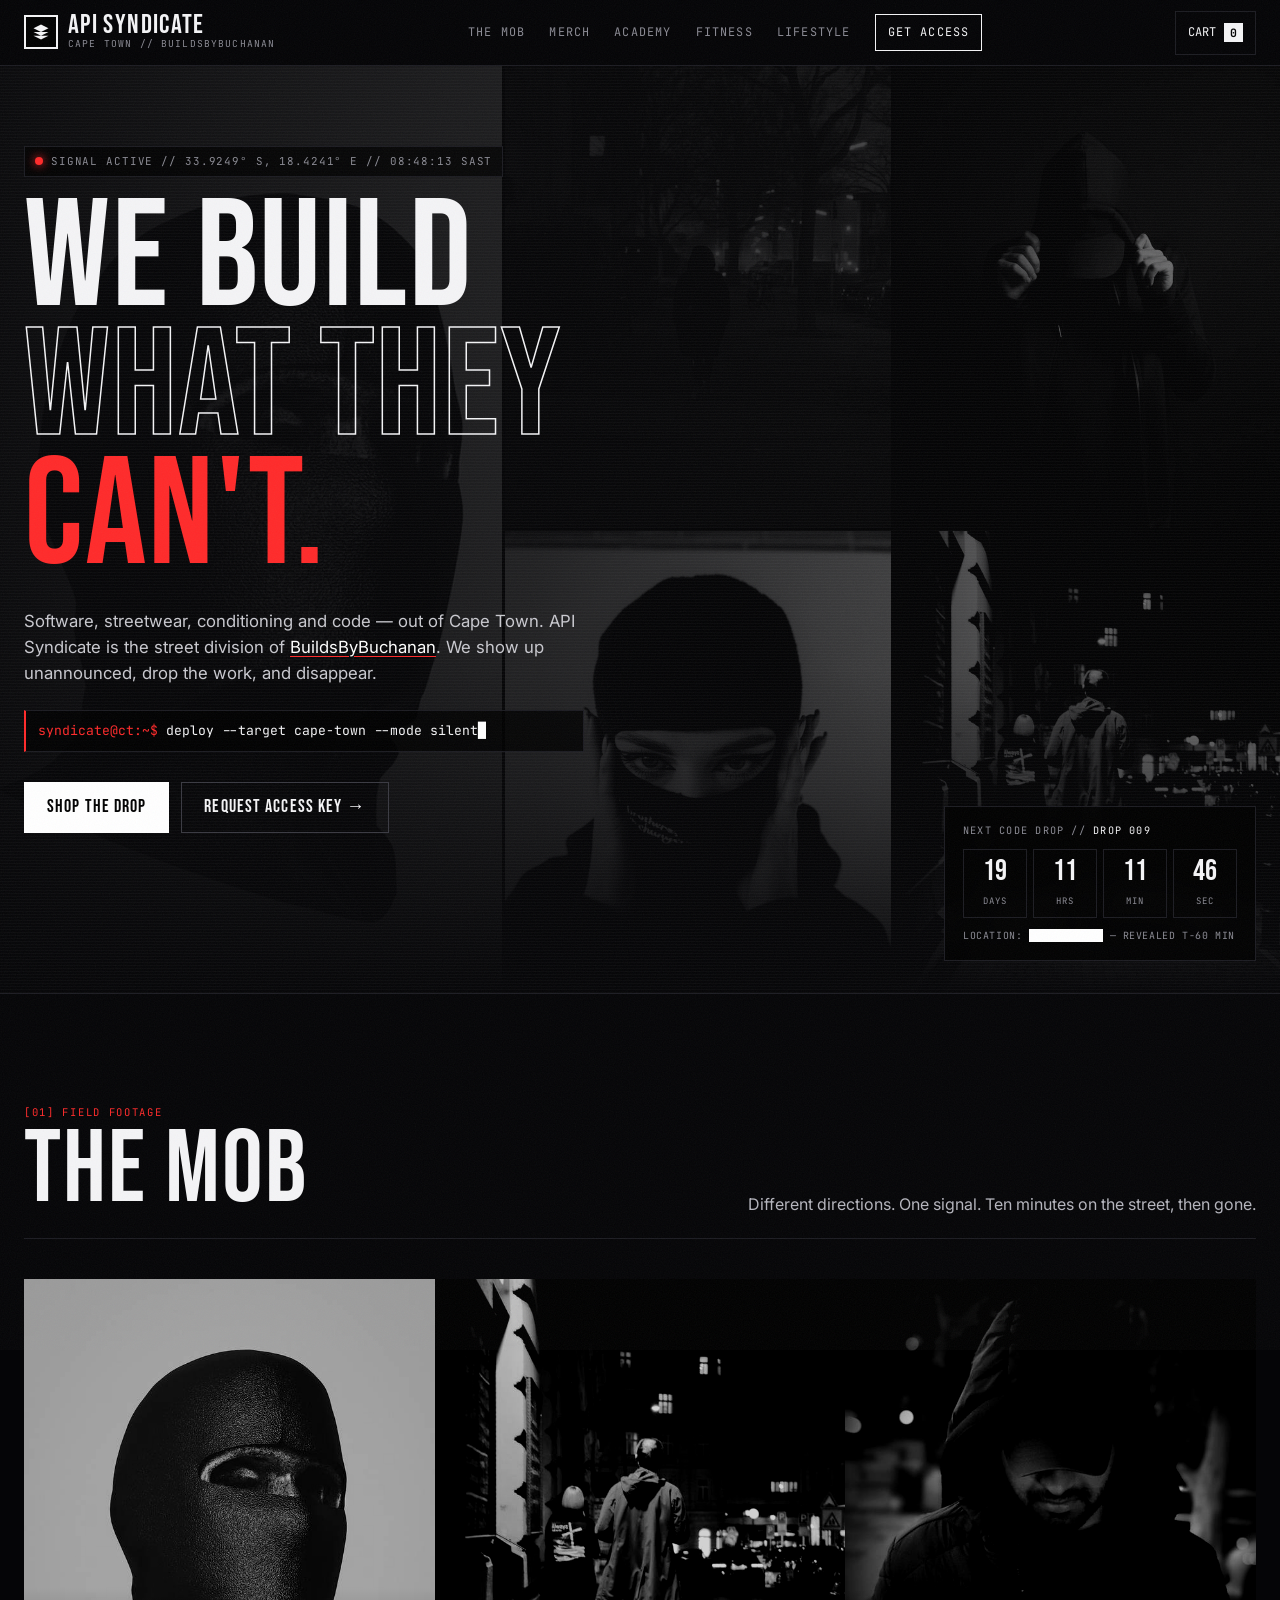
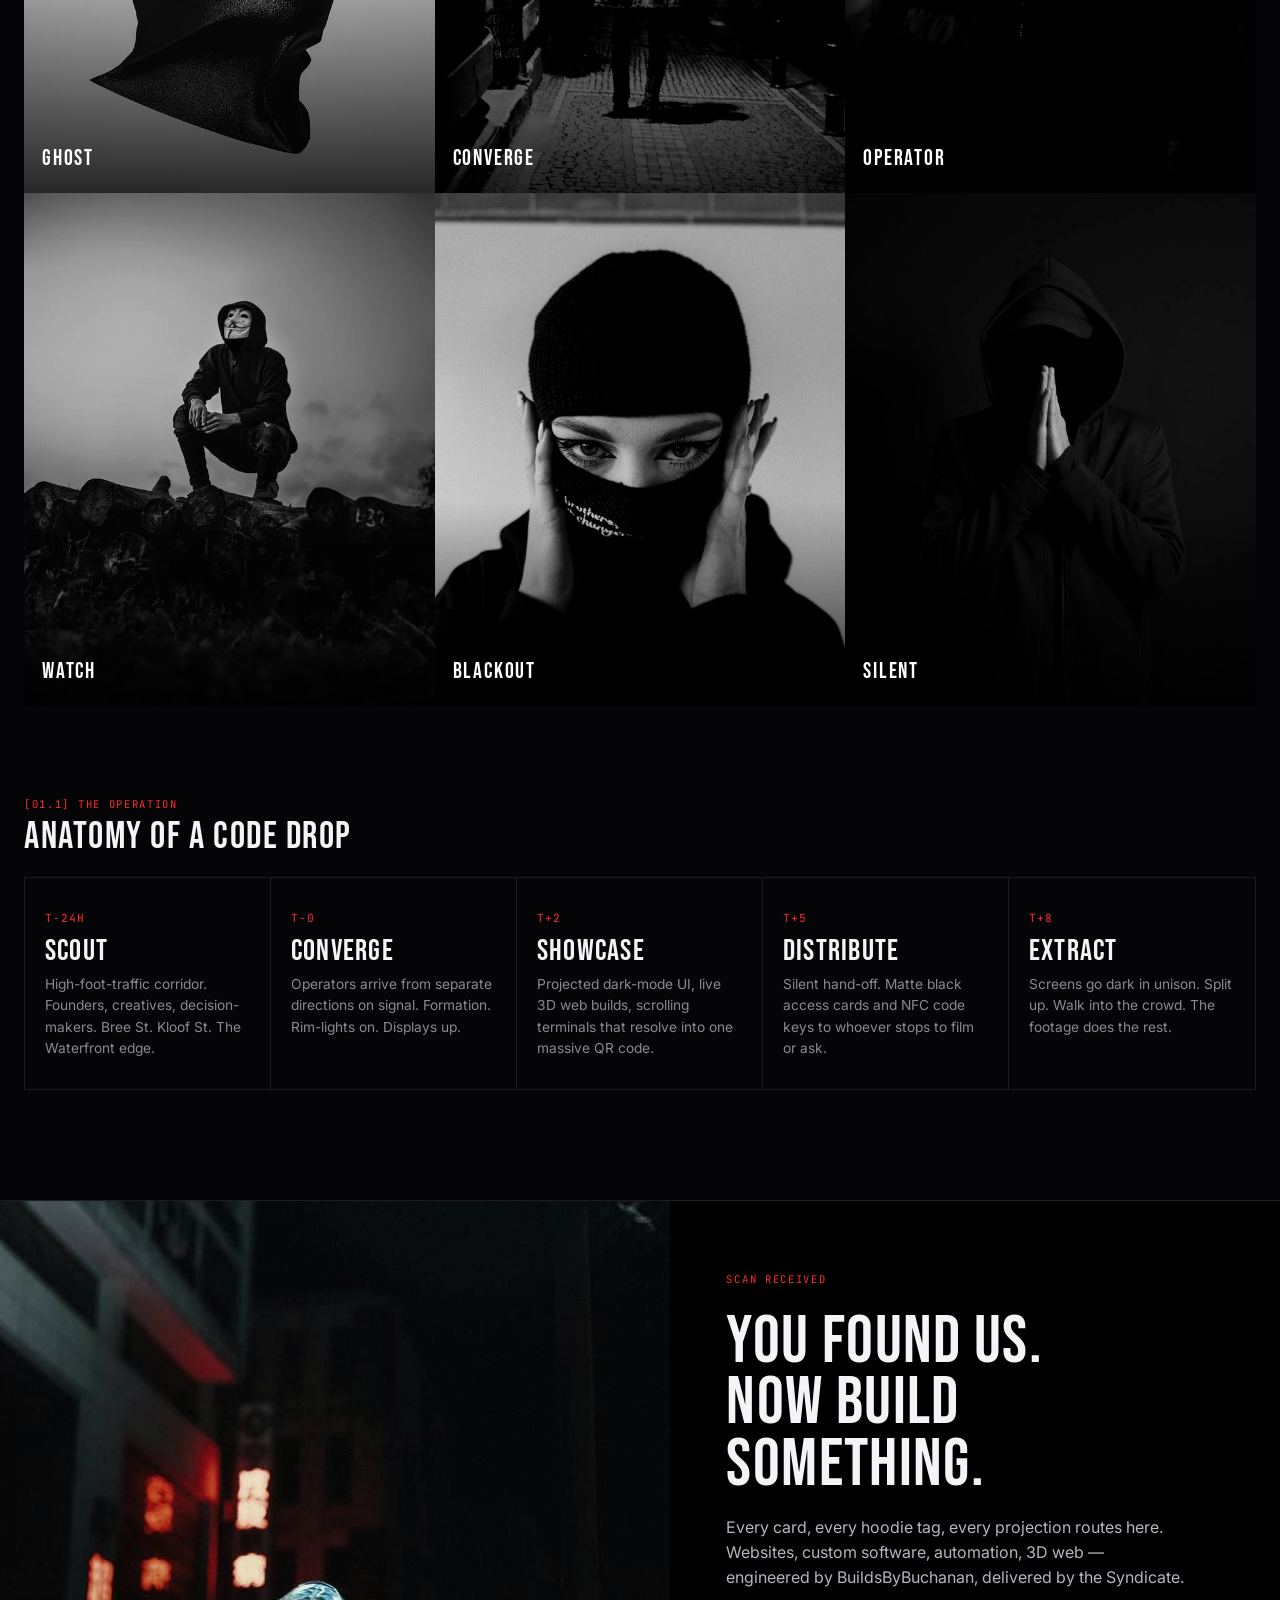
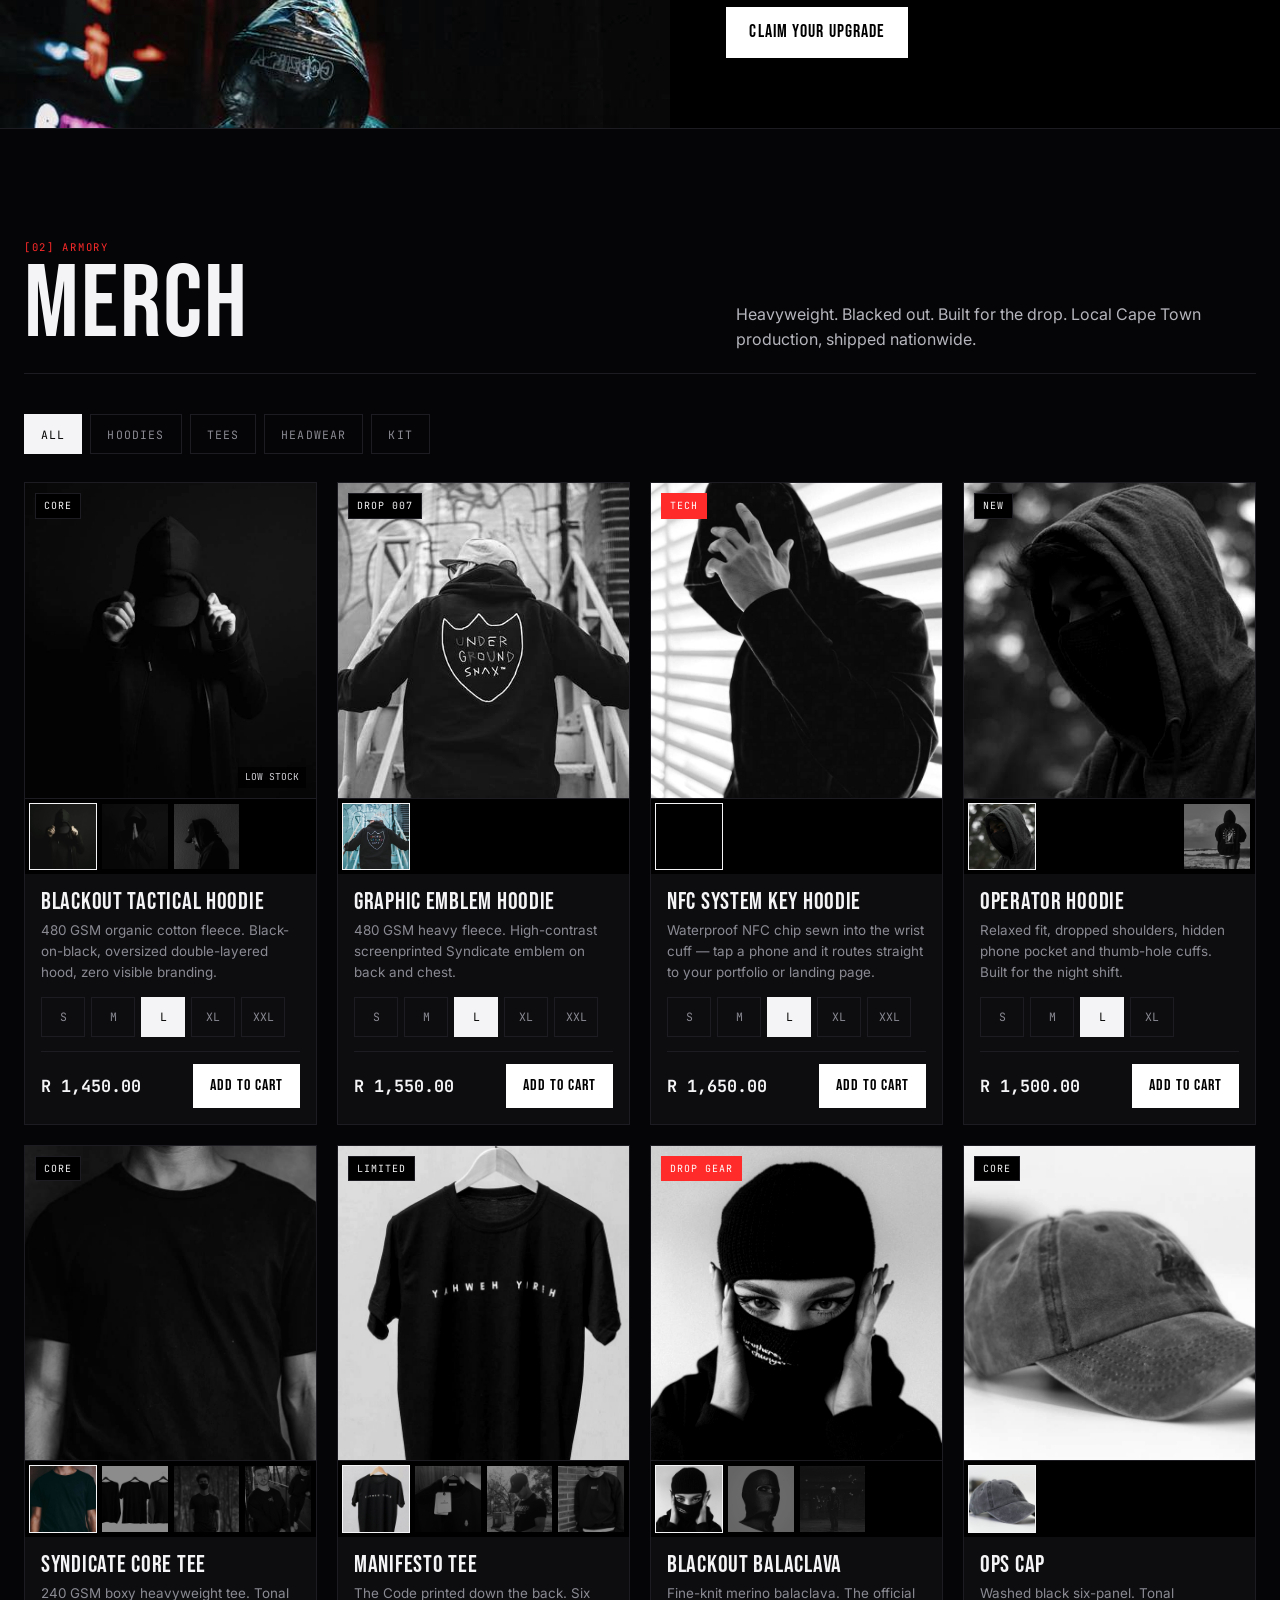
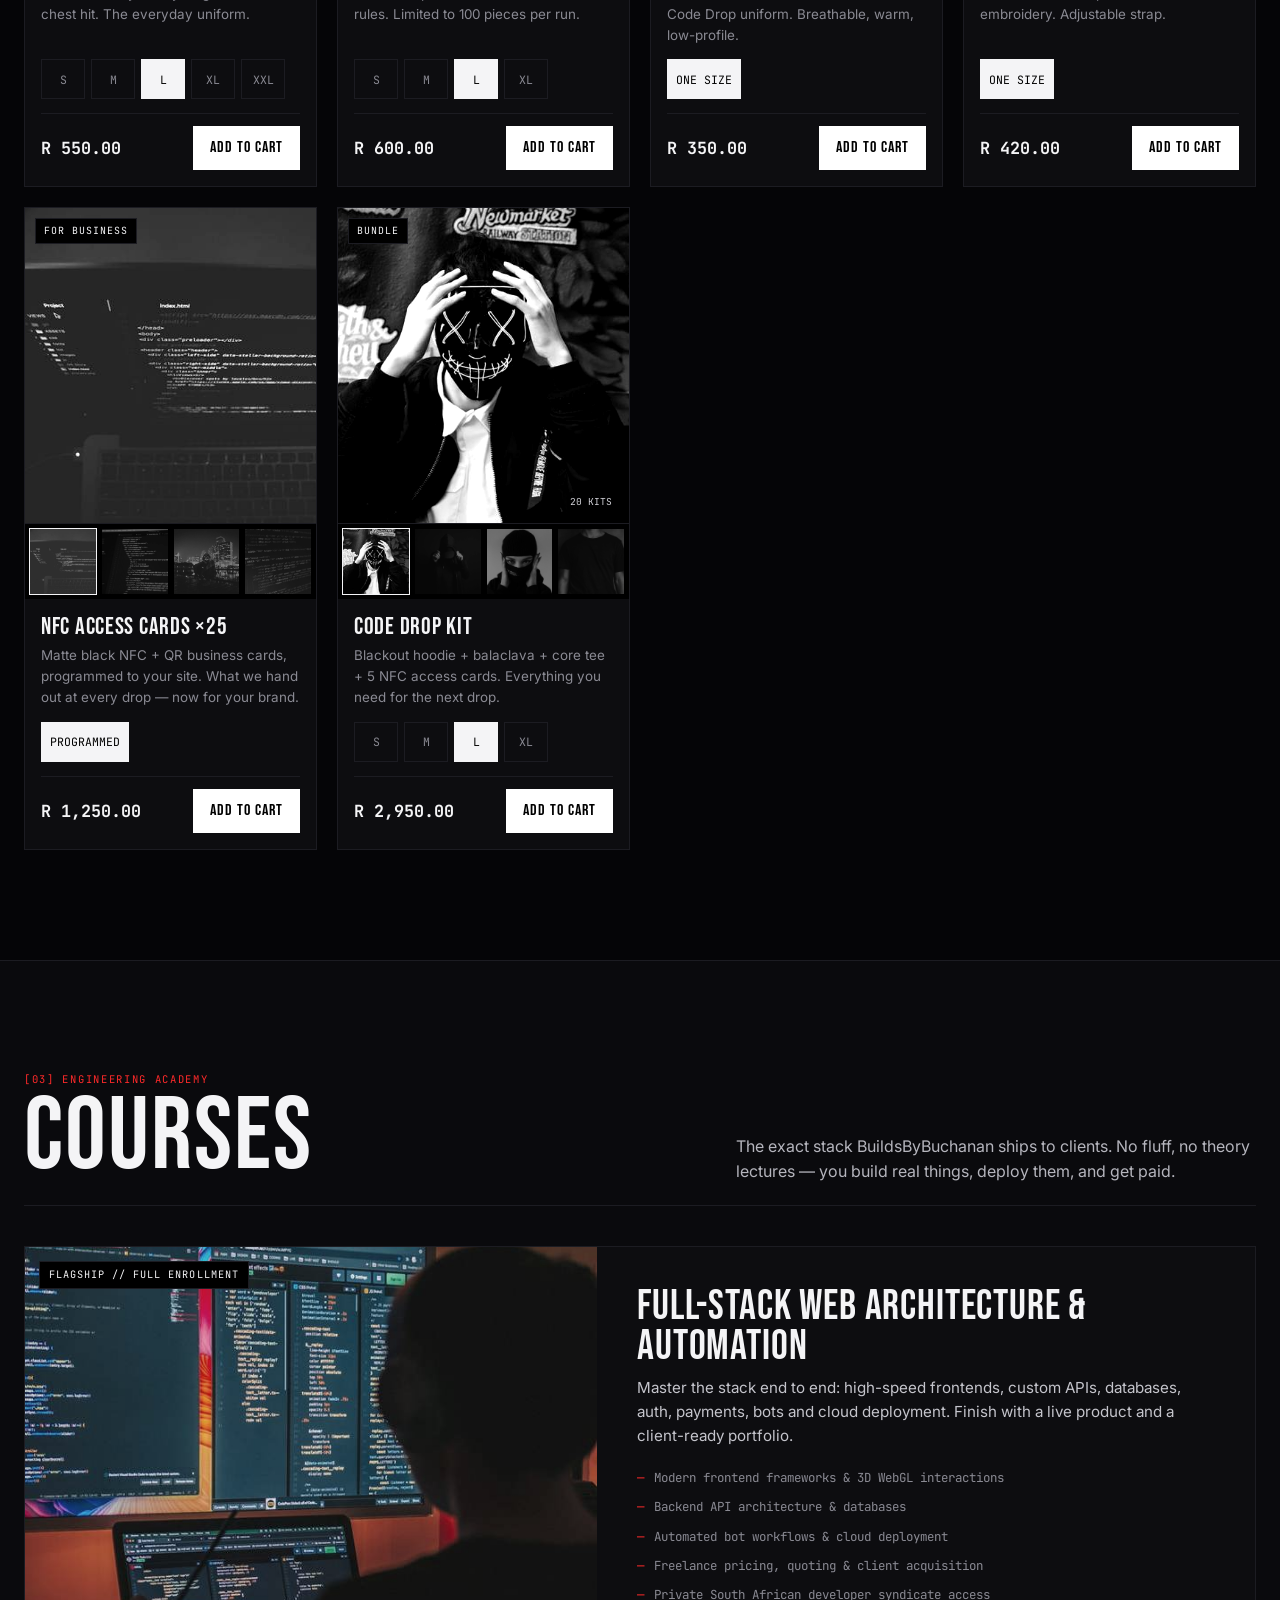
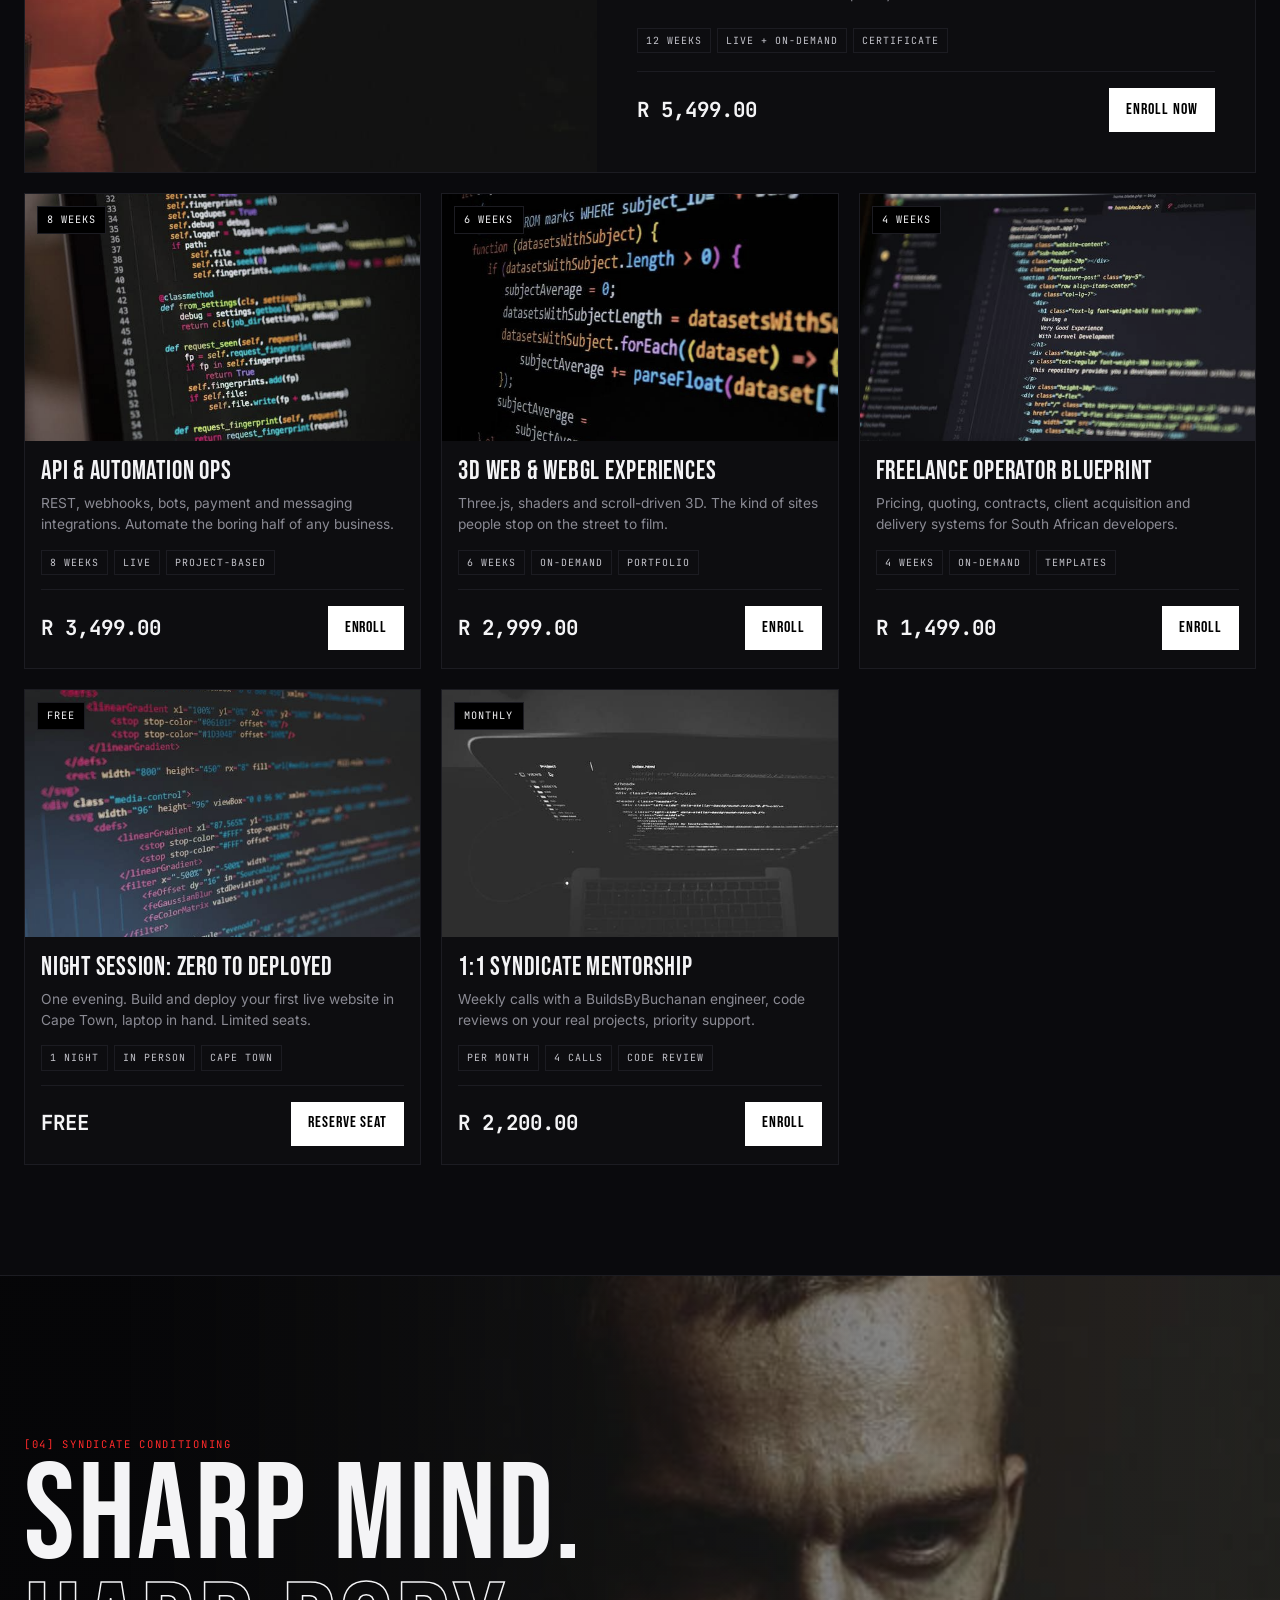
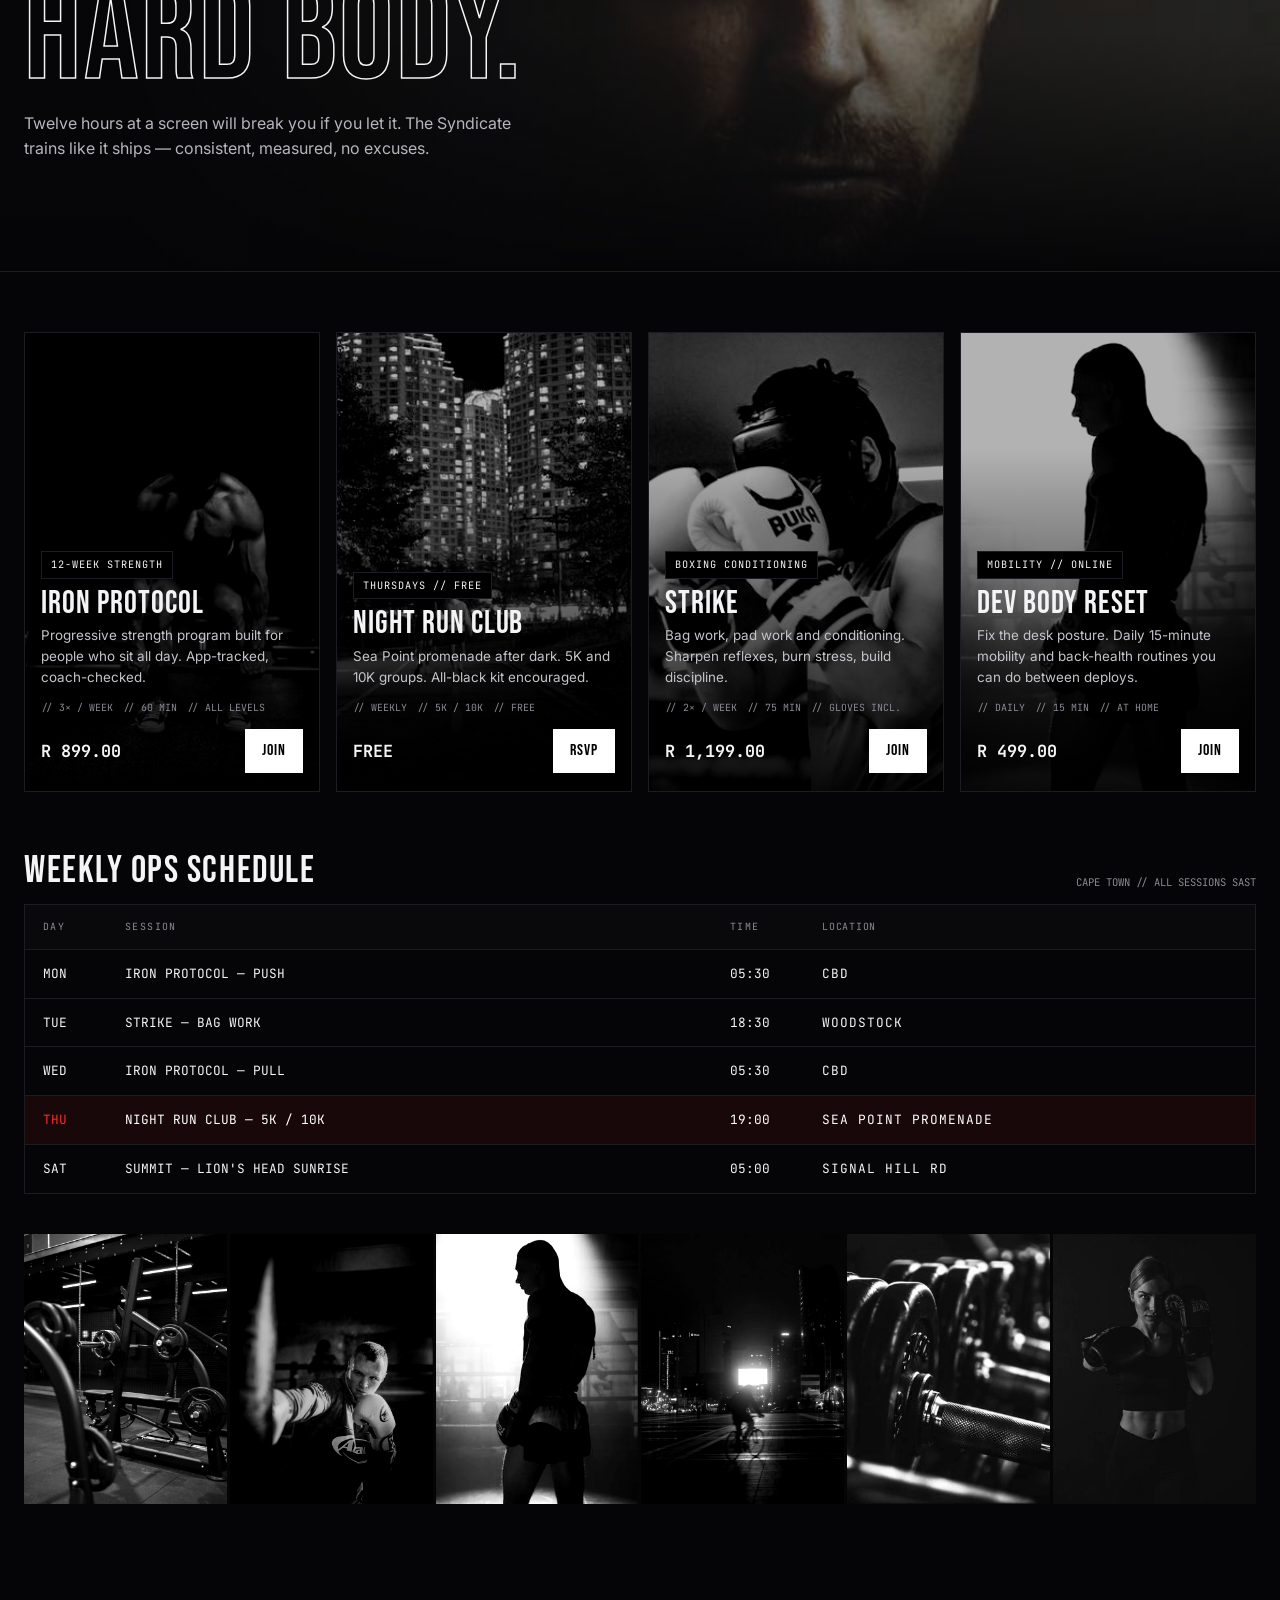
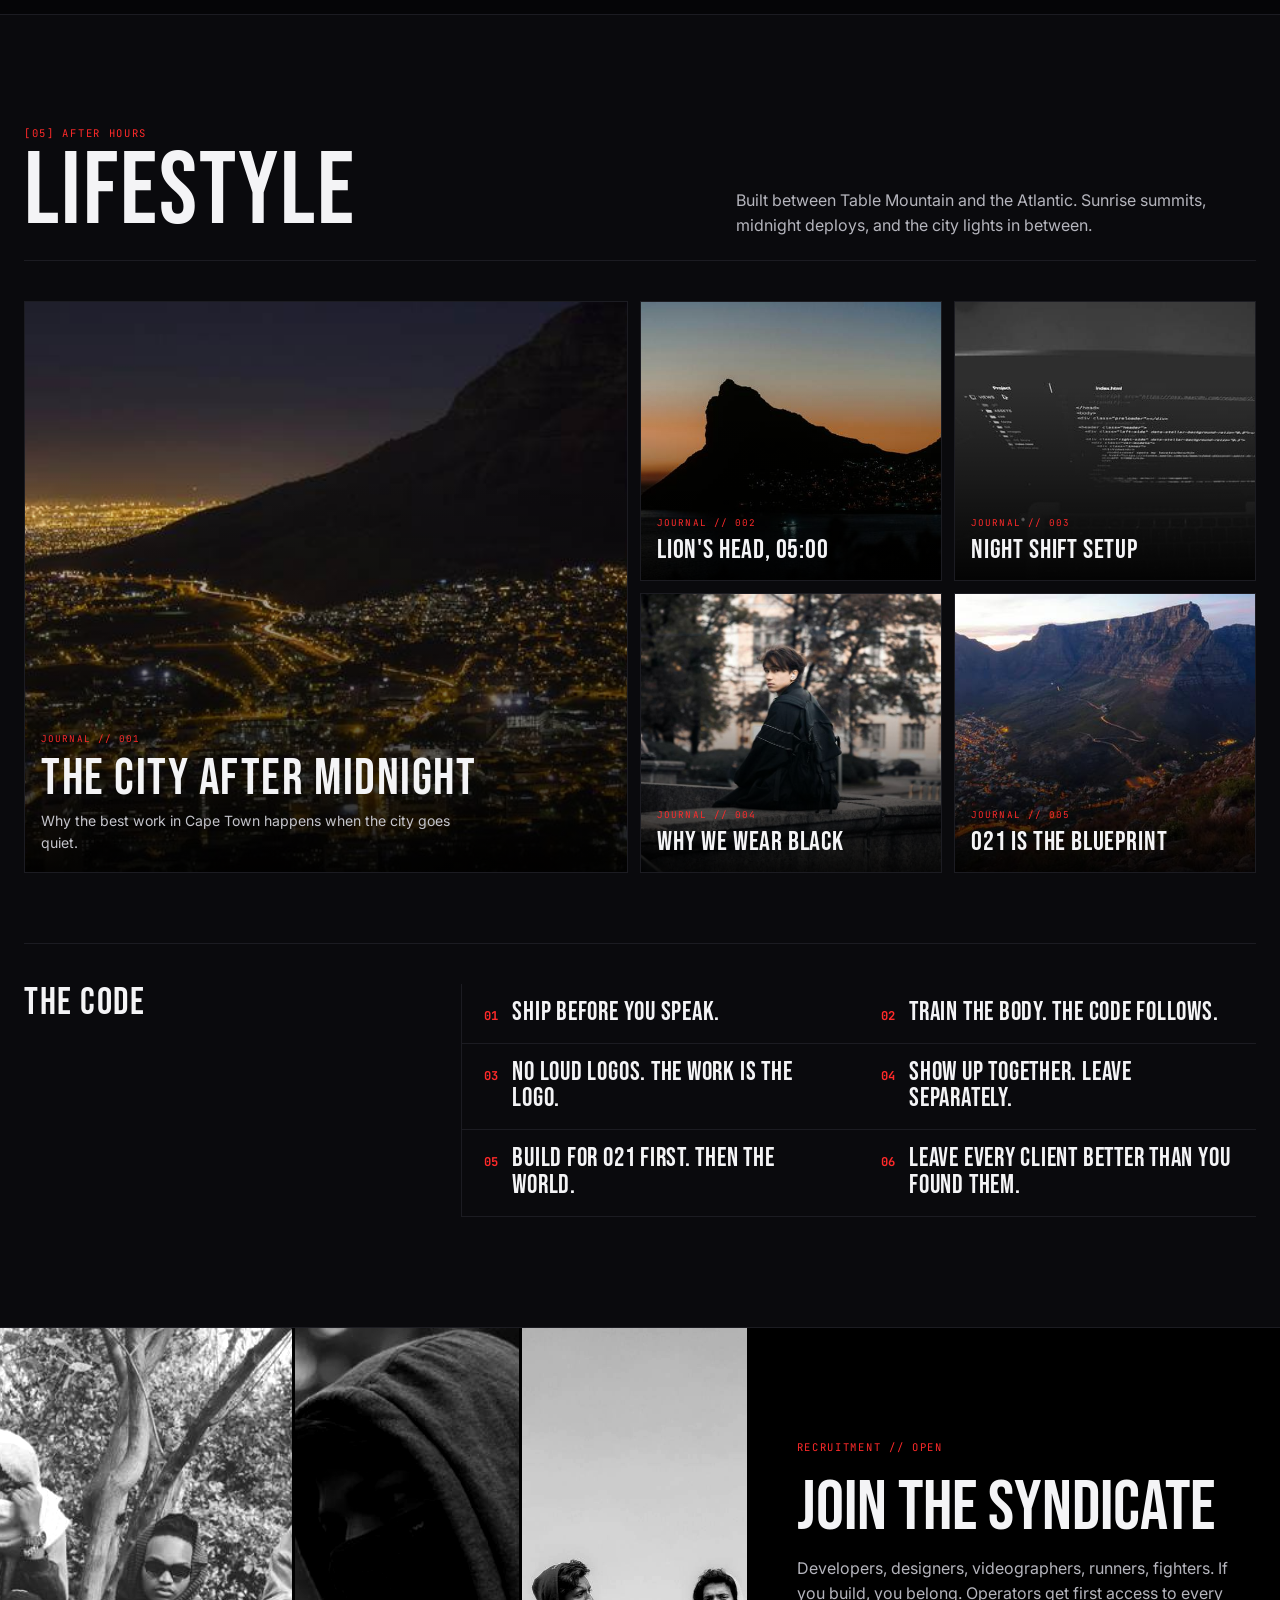
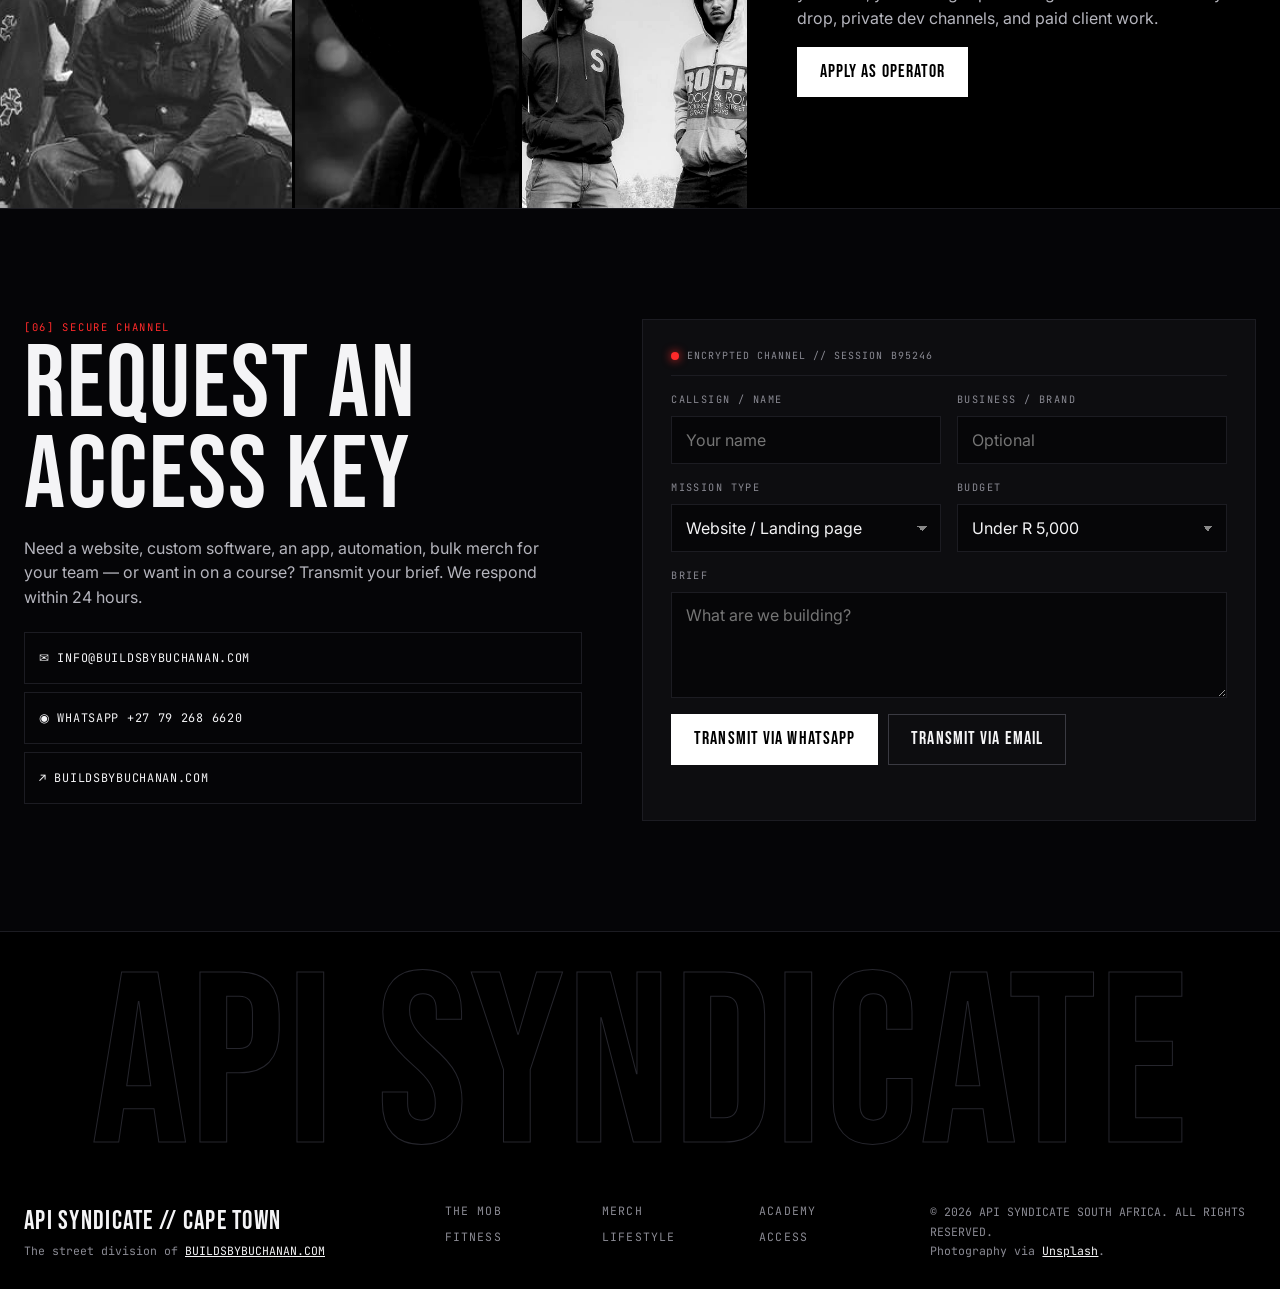
==== commit 96c500f3: "Mobile-first rebuild: phone tab bar, swipe rails, 640px images, bottom-sheet cart; remove ticker; si" ====
--- a/index.html
+++ b/index.html
@@ -2,7 +2,7 @@
 <html lang="en">
 <head>
   <meta charset="UTF-8">
-  <meta name="viewport" content="width=device-width, initial-scale=1.0">
+  <meta name="viewport" content="width=device-width, initial-scale=1.0, viewport-fit=cover">
   <title>API SYNDICATE | Cape Town | BuildsByBuchanan</title>
   <meta name="description" content="API Syndicate — the street division of BuildsByBuchanan. Software, streetwear, engineering courses, conditioning and lifestyle out of Cape Town.">
   <meta name="theme-color" content="#050507">
@@ -51,7 +51,6 @@
         <button class="cart-btn" id="cartBtn" aria-label="Open cart">
           CART <span class="cart-count" id="cartCount">0</span>
         </button>
-        <button class="menu-btn" id="menuBtn" aria-label="Menu"><span></span><span></span></button>
       </div>
     </div>
   </header>
@@ -59,18 +58,18 @@
   <!-- HERO -->
   <section class="hero">
     <div class="hero-mosaic" aria-hidden="true">
-      <div class="tile t1" style="background-image:url(img/mob2.jpg)"></div>
-      <div class="tile t2" style="background-image:url(img/night2.jpg)"></div>
-      <div class="tile t3" style="background-image:url(img/hood4.jpg)"></div>
-      <div class="tile t4" style="background-image:url(img/mob1.jpg)"></div>
-      <div class="tile t5" style="background-image:url(img/night4.jpg)"></div>
+      <div class="tile t1"><img class="bg" src="img/sm/mob2.jpg" srcset="img/sm/mob2.jpg 640w, img/mob2.jpg 1400w" sizes="(min-width: 960px) 50vw, 100vw" alt="" fetchpriority="high" decoding="async"></div>
+      <div class="tile t2"><img class="bg" src="img/sm/night2.jpg" srcset="img/sm/night2.jpg 640w, img/night2.jpg 1400w" sizes="(min-width: 960px) 25vw, 100vw" alt=""  decoding="async"></div>
+      <div class="tile t3"><img class="bg" src="img/sm/hood4.jpg" srcset="img/sm/hood4.jpg 640w, img/hood4.jpg 1400w" sizes="(min-width: 960px) 25vw, 100vw" alt=""  decoding="async"></div>
+      <div class="tile t4"><img class="bg" src="img/sm/mob1.jpg" srcset="img/sm/mob1.jpg 640w, img/mob1.jpg 1400w" sizes="(min-width: 960px) 25vw, 100vw" alt=""  decoding="async"></div>
+      <div class="tile t5"><img class="bg" src="img/sm/night4.jpg" srcset="img/sm/night4.jpg 640w, img/night4.jpg 1400w" sizes="(min-width: 960px) 25vw, 100vw" alt=""  decoding="async"></div>
     </div>
     <div class="hero-shade"></div>
     <div class="scanlines" aria-hidden="true"></div>
 
     <div class="hero-inner">
       <div class="hero-status mono">
-        <span class="live-dot"></span> SIGNAL ACTIVE // 33.9249° S, 18.4241° E // <span id="clock">--:--:--</span> SAST
+        <span class="live-dot"></span> SIGNAL ACTIVE <span class="status-coords">// 33.9249° S, 18.4241° E</span> // <span id="clock">--:--:--</span> SAST
       </div>
       <h1 class="hero-title">
         <span class="glitch" data-text="WE BUILD">WE BUILD</span>
@@ -103,13 +102,6 @@
     </div>
   </section>
 
-  <!-- Ticker -->
-  <div class="ticker" aria-hidden="true">
-    <div class="ticker-track">
-      <span>SYSTEM DETECTED</span><span>✦</span><span>CLAIM YOUR UPGRADE</span><span>✦</span><span>WE BUILD WHAT THEY CAN'T</span><span>✦</span><span>CAPE TOWN 021</span><span>✦</span><span>480 GSM HEAVYWEIGHT</span><span>✦</span><span>NIGHT RUN CLUB — THURSDAYS</span><span>✦</span><span>SHIP IT. DISAPPEAR.</span><span>✦</span>
-      <span>SYSTEM DETECTED</span><span>✦</span><span>CLAIM YOUR UPGRADE</span><span>✦</span><span>WE BUILD WHAT THEY CAN'T</span><span>✦</span><span>CAPE TOWN 021</span><span>✦</span><span>480 GSM HEAVYWEIGHT</span><span>✦</span><span>NIGHT RUN CLUB — THURSDAYS</span><span>✦</span><span>SHIP IT. DISAPPEAR.</span><span>✦</span>
-    </div>
-  </div>
 
   <main>
 
@@ -121,7 +113,7 @@
             <span class="kicker mono">[01] FIELD FOOTAGE</span>
             <h2 class="section-title">THE MOB</h2>
           </div>
-          <p class="section-lede">4–8 operators. Different directions. One signal. Ten minutes on the street, then gone. This is what a Code Drop looks like.</p>
+          <p class="section-lede">Different directions. One signal. Ten minutes on the street, then gone.</p>
         </div>
 
         <div class="mob-wall" id="mobWall">
@@ -167,7 +159,7 @@
 
     <!-- Split banner -->
     <section class="split-banner reveal">
-      <div class="split-img" style="background-image:url(img/night6.jpg)"></div>
+      <div class="split-img"><img class="bg" src="img/sm/night6.jpg" srcset="img/sm/night6.jpg 640w, img/night6.jpg 1400w" sizes="(min-width: 960px) 50vw, 100vw" alt="" loading="lazy" decoding="async"></div>
       <div class="split-copy">
         <span class="kicker mono">SCAN RECEIVED</span>
         <h2>YOU FOUND US.<br>NOW BUILD SOMETHING.</h2>
@@ -195,9 +187,10 @@
           <button class="filter" data-filter="kit">KIT</button>
         </div>
 
-        <div class="product-grid" id="productGrid">
+        <div class="product-grid rail" id="productGrid">
           <!-- filled by app.js -->
         </div>
+        <div class="rail-hint"><span>SWIPE →</span><span class="rail-dots" data-for="productGrid"></span></div>
       </div>
     </section>
 
@@ -213,7 +206,7 @@
         </div>
 
         <article class="course-feature reveal">
-          <div class="course-feature-img" style="background-image:url(img/code5.jpg)">
+          <div class="course-feature-img"><img class="bg" src="img/sm/code5.jpg" srcset="img/sm/code5.jpg 640w, img/code5.jpg 1400w" sizes="(min-width: 960px) 50vw, 100vw" alt="" loading="lazy" decoding="async">
             <span class="tag mono">FLAGSHIP // FULL ENROLLMENT</span>
           </div>
           <div class="course-feature-body">
@@ -236,15 +229,16 @@
           </div>
         </article>
 
-        <div class="course-grid" id="courseGrid">
+        <div class="course-grid rail" id="courseGrid">
           <!-- filled by app.js -->
         </div>
+        <div class="rail-hint"><span>SWIPE →</span><span class="rail-dots" data-for="courseGrid"></span></div>
       </div>
     </section>
 
     <!-- FITNESS -->
     <section class="section" id="fitness">
-      <div class="fitness-hero reveal" style="background-image:url(img/gym12.jpg)">
+      <div class="fitness-hero reveal"><img class="bg" src="img/sm/gym12.jpg" srcset="img/sm/gym12.jpg 640w, img/gym12.jpg 1400w" sizes="(min-width: 960px) 50vw, 100vw" alt="" loading="lazy" decoding="async">
         <div class="container">
           <span class="kicker mono">[04] SYNDICATE CONDITIONING</span>
           <h2 class="section-title xl">SHARP MIND.<br><span class="outline-text">HARD BODY.</span></h2>
@@ -253,9 +247,10 @@
       </div>
 
       <div class="container">
-        <div class="program-grid" id="programGrid">
+        <div class="program-grid rail" id="programGrid">
           <!-- filled by app.js -->
         </div>
+        <div class="rail-hint"><span>SWIPE →</span><span class="rail-dots" data-for="programGrid"></span></div>
 
         <div class="schedule reveal">
           <div class="schedule-head">
@@ -273,12 +268,12 @@
         </div>
 
         <div class="gym-strip reveal" aria-hidden="true">
-          <img src="img/gym4.jpg" alt="" loading="lazy">
-          <img src="img/gym10.jpg" alt="" loading="lazy">
-          <img src="img/gym8.jpg" alt="" loading="lazy">
-          <img src="img/run2.jpg" alt="" loading="lazy">
-          <img src="img/gym5.jpg" alt="" loading="lazy">
-          <img src="img/gym14.jpg" alt="" loading="lazy">
+          <img src="img/sm/gym4.jpg" srcset="img/sm/gym4.jpg 640w, img/gym4.jpg 1400w" sizes="(min-width: 960px) 34vw, 50vw" alt="" loading="lazy" decoding="async">
+          <img src="img/sm/gym10.jpg" srcset="img/sm/gym10.jpg 640w, img/gym10.jpg 1400w" sizes="(min-width: 960px) 34vw, 50vw" alt="" loading="lazy" decoding="async">
+          <img src="img/sm/gym8.jpg" srcset="img/sm/gym8.jpg 640w, img/gym8.jpg 1400w" sizes="(min-width: 960px) 34vw, 50vw" alt="" loading="lazy" decoding="async">
+          <img src="img/sm/run2.jpg" srcset="img/sm/run2.jpg 640w, img/run2.jpg 1400w" sizes="(min-width: 960px) 34vw, 50vw" alt="" loading="lazy" decoding="async">
+          <img src="img/sm/gym5.jpg" srcset="img/sm/gym5.jpg 640w, img/gym5.jpg 1400w" sizes="(min-width: 960px) 34vw, 50vw" alt="" loading="lazy" decoding="async">
+          <img src="img/sm/gym14.jpg" srcset="img/sm/gym14.jpg 640w, img/gym14.jpg 1400w" sizes="(min-width: 960px) 34vw, 50vw" alt="" loading="lazy" decoding="async">
         </div>
       </div>
     </section>
@@ -295,32 +290,32 @@
         </div>
 
         <div class="lifestyle-grid">
-          <div class="ls-big reveal" style="background-image:url(img/cpt3.jpg)">
+          <div class="ls-big reveal"><img class="bg" src="img/sm/cpt3.jpg" srcset="img/sm/cpt3.jpg 640w, img/cpt3.jpg 1400w" sizes="(min-width: 960px) 50vw, 100vw" alt="" loading="lazy" decoding="async">
             <div class="ls-cap">
               <span class="mono">JOURNAL // 001</span>
               <h3>THE CITY AFTER MIDNIGHT</h3>
               <p>Why the best work in Cape Town happens when the city goes quiet.</p>
             </div>
           </div>
-          <div class="ls-small reveal" style="background-image:url(img/cpt5.jpg)">
+          <div class="ls-small reveal"><img class="bg" src="img/sm/cpt5.jpg" srcset="img/sm/cpt5.jpg 640w, img/cpt5.jpg 1400w" sizes="(min-width: 960px) 25vw, 100vw" alt="" loading="lazy" decoding="async">
             <div class="ls-cap">
               <span class="mono">JOURNAL // 002</span>
               <h3>LION'S HEAD, 05:00</h3>
             </div>
           </div>
-          <div class="ls-small reveal" style="background-image:url(img/code6.jpg)">
+          <div class="ls-small reveal"><img class="bg" src="img/sm/code6.jpg" srcset="img/sm/code6.jpg 640w, img/code6.jpg 1400w" sizes="(min-width: 960px) 25vw, 100vw" alt="" loading="lazy" decoding="async">
             <div class="ls-cap">
               <span class="mono">JOURNAL // 003</span>
               <h3>NIGHT SHIFT SETUP</h3>
             </div>
           </div>
-          <div class="ls-small reveal" style="background-image:url(img/night1.jpg)">
+          <div class="ls-small reveal"><img class="bg" src="img/sm/night1.jpg" srcset="img/sm/night1.jpg 640w, img/night1.jpg 1400w" sizes="(min-width: 960px) 25vw, 100vw" alt="" loading="lazy" decoding="async">
             <div class="ls-cap">
               <span class="mono">JOURNAL // 004</span>
               <h3>WHY WE WEAR BLACK</h3>
             </div>
           </div>
-          <div class="ls-small reveal" style="background-image:url(img/cpt1.jpg)">
+          <div class="ls-small reveal"><img class="bg" src="img/sm/cpt1.jpg" srcset="img/sm/cpt1.jpg 640w, img/cpt1.jpg 1400w" sizes="(min-width: 960px) 25vw, 100vw" alt="" loading="lazy" decoding="async">
             <div class="ls-cap">
               <span class="mono">JOURNAL // 005</span>
               <h3>021 IS THE BLUEPRINT</h3>
@@ -345,9 +340,9 @@
     <!-- Crew banner -->
     <section class="crew-banner reveal">
       <div class="crew-imgs" aria-hidden="true">
-        <img src="img/crew4.jpg" alt="" loading="lazy">
-        <img src="img/crew3.jpg" alt="" loading="lazy">
-        <img src="img/crew1.jpg" alt="" loading="lazy">
+        <img src="img/sm/crew4.jpg" srcset="img/sm/crew4.jpg 640w, img/crew4.jpg 1400w" sizes="(min-width: 960px) 34vw, 50vw" alt="" loading="lazy" decoding="async">
+        <img src="img/sm/crew3.jpg" srcset="img/sm/crew3.jpg 640w, img/crew3.jpg 1400w" sizes="(min-width: 960px) 34vw, 50vw" alt="" loading="lazy" decoding="async">
+        <img src="img/sm/crew1.jpg" srcset="img/sm/crew1.jpg 640w, img/crew1.jpg 1400w" sizes="(min-width: 960px) 34vw, 50vw" alt="" loading="lazy" decoding="async">
       </div>
       <div class="crew-copy">
         <span class="kicker mono">RECRUITMENT // OPEN</span>
@@ -373,7 +368,7 @@
 
         <form class="access-form reveal" id="accessForm" novalidate>
           <div class="form-head mono"><span class="live-dot"></span> ENCRYPTED CHANNEL // SESSION <span id="sessionId">----</span></div>
-          <label>CALLSIGN / NAME<input name="name" required autocomplete="name" placeholder="Your name"></label>
+          <label>CALLSIGN / NAME<input name="name" required autocomplete="name" enterkeyhint="next" placeholder="Your name"></label>
           <label>BUSINESS / BRAND<input name="business" autocomplete="organization" placeholder="Optional"></label>
           <label>MISSION TYPE
             <select name="type" id="missionType">
@@ -427,6 +422,16 @@
     </div>
   </footer>
 
+  <!-- Mobile tab bar -->
+  <nav class="tabbar mono" id="tabbar" aria-label="Sections">
+    <a href="#mob" data-sec="mob"><i>◉</i>MOB</a>
+    <a href="#merch" data-sec="merch"><i>▣</i>MERCH</a>
+    <a href="#academy" data-sec="academy"><i>⌘</i>LEARN</a>
+    <a href="#fitness" data-sec="fitness"><i>✚</i>FIT</a>
+    <a href="#lifestyle" data-sec="lifestyle"><i>☾</i>LIFE</a>
+    <a href="#access" data-sec="access" class="tab-hot"><i>⚿</i>ACCESS</a>
+  </nav>
+
   <!-- Cart Drawer -->
   <aside class="cart-drawer" id="cartDrawer" aria-label="Cart">
     <div class="cart-header">
--- a/style.css
+++ b/style.css
@@ -1,3 +1,10 @@
+/* =========================================================
+   API SYNDICATE — mobile-first stylesheet
+   Base styles target phones (~360–430px). Layers scale up:
+   640px (large phone / small tablet), 960px (tablet / small
+   laptop), 1200px (desktop).
+   ========================================================= */
+
 :root {
   --bg: #050507;
   --bg-2: #0a0a0d;
@@ -10,35 +17,46 @@
   --red: #ff2a2a;
   --display: 'Bebas Neue', sans-serif;
   --mono: 'JetBrains Mono', monospace;
+  --gutter: 16px;
+  --header-h: 60px;
+  --tabbar-h: 62px;
+  --safe-b: env(safe-area-inset-bottom, 0px);
+  --tap: 44px;
 }
 
 * { box-sizing: border-box; margin: 0; padding: 0; }
-html { scroll-behavior: smooth; scroll-padding-top: 80px; }
+html { scroll-behavior: smooth; scroll-padding-top: calc(var(--header-h) + 12px); -webkit-text-size-adjust: 100%; }
 body {
   background: var(--bg);
   color: var(--text-main);
   font-family: 'Inter', sans-serif;
+  font-size: 16px;
   line-height: 1.55;
   overflow-x: hidden;
   -webkit-font-smoothing: antialiased;
+  -webkit-tap-highlight-color: transparent;
+  padding-bottom: calc(var(--tabbar-h) + var(--safe-b));
 }
 body.locked { overflow: hidden; }
 img { display: block; max-width: 100%; }
 a { color: inherit; }
-button { font: inherit; color: inherit; }
+button { font: inherit; color: inherit; touch-action: manipulation; }
 ::selection { background: var(--red); color: #fff; }
+:focus-visible { outline: 2px solid var(--red); outline-offset: 2px; }
 
 .mono { font-family: var(--mono); }
 .muted { color: var(--text-muted); }
 .small { font-size: 0.72rem; line-height: 1.7; }
-.container { max-width: 1280px; margin: 0 auto; padding: 0 24px; }
-
-/* Film grain */
+.container { max-width: 1280px; margin: 0 auto; padding: 0 var(--gutter); }
+
+/* Full-bleed background photos rendered as <img class="bg"> */
+.bg { position: absolute; inset: 0; width: 100%; height: 100%; object-fit: cover; z-index: 0; }
+
+/* Film grain — static on phones (saves battery), animated on desktop */
 .grain {
-  position: fixed; inset: -50%;
-  pointer-events: none; z-index: 400; opacity: 0.06;
+  position: fixed; inset: 0;
+  pointer-events: none; z-index: 400; opacity: 0.05;
   background-image: url("data:image/svg+xml,%3Csvg xmlns='http://www.w3.org/2000/svg' width='160' height='160'%3E%3Cfilter id='n'%3E%3CfeTurbulence type='fractalNoise' baseFrequency='0.85' numOctaves='3' stitchTiles='stitch'/%3E%3C/filter%3E%3Crect width='100%25' height='100%25' filter='url(%23n)'/%3E%3C/svg%3E");
-  animation: grain 0.9s steps(6) infinite;
 }
 @keyframes grain {
   0% { transform: translate(0, 0); } 20% { transform: translate(-3%, 2%); } 40% { transform: translate(2%, -3%); }
@@ -48,92 +66,117 @@
 /* Boot */
 .boot {
   position: fixed; inset: 0; z-index: 1000; background: #000;
-  display: flex; align-items: flex-end; padding: 32px;
+  display: flex; align-items: flex-end; padding: 24px var(--gutter) calc(24px + var(--safe-b));
   transition: opacity 0.5s ease, visibility 0.5s;
 }
-.boot pre { font-family: var(--mono); font-size: 0.8rem; color: #9a9aa3; line-height: 1.8; white-space: pre-wrap; }
+.boot pre { font-family: var(--mono); font-size: 0.7rem; color: #9a9aa3; line-height: 1.8; white-space: pre-wrap; }
 .boot pre b { color: #fff; font-weight: 700; }
 .boot pre i { color: var(--red); font-style: normal; }
 .boot.done { opacity: 0; visibility: hidden; }
 
-/* Header */
+/* ---------------- HEADER ---------------- */
 .site-header {
   position: sticky; top: 0; z-index: 100;
-  background: rgba(5, 5, 7, 0.82);
+  height: var(--header-h);
+  background: rgba(5, 5, 7, 0.88);
   backdrop-filter: blur(14px); -webkit-backdrop-filter: blur(14px);
   border-bottom: 1px solid var(--border);
-  padding: 14px 24px;
-}
-.nav-container { max-width: 1280px; margin: 0 auto; display: flex; align-items: center; justify-content: space-between; gap: 24px; }
-.brand-logo { display: flex; align-items: center; gap: 12px; text-decoration: none; }
-.logo-icon { width: 36px; height: 36px; background: #000; border: 2px solid var(--text-main); display: grid; place-items: center; flex-shrink: 0; }
-.logo-icon svg { width: 20px; height: 20px; fill: var(--text-main); }
-.logo-text { display: flex; flex-direction: column; }
-.logo-title { font-family: var(--display); font-size: 1.7rem; letter-spacing: 0.05em; line-height: 0.9; }
-.logo-subtitle { font-family: var(--mono); font-size: 0.6rem; color: var(--text-muted); letter-spacing: 0.12em; }
-
-.main-nav { display: flex; align-items: center; gap: 26px; }
-.main-nav a {
-  font-family: var(--mono); font-size: 0.74rem; letter-spacing: 0.1em;
-  text-decoration: none; color: var(--text-muted); transition: color 0.2s; position: relative;
-}
-.main-nav a:hover { color: var(--text-main); }
-.main-nav a::after { content: ""; position: absolute; left: 0; bottom: -6px; width: 0; height: 1px; background: var(--red); transition: width 0.25s; }
-.main-nav a:hover::after { width: 100%; }
-.main-nav .nav-access { color: var(--text-main); border: 1px solid var(--text-main); padding: 7px 12px; }
-.main-nav .nav-access::after { display: none; }
-.main-nav .nav-access:hover { background: var(--text-main); color: #000; }
-
-.nav-actions { display: flex; align-items: center; gap: 12px; }
+  padding: 0 var(--gutter);
+  display: flex; align-items: center;
+}
+.nav-container { max-width: 1280px; width: 100%; margin: 0 auto; display: flex; align-items: center; justify-content: space-between; gap: 16px; }
+.brand-logo { display: flex; align-items: center; gap: 10px; text-decoration: none; min-width: 0; }
+.logo-icon { width: 34px; height: 34px; background: #000; border: 2px solid var(--text-main); display: grid; place-items: center; flex-shrink: 0; }
+.logo-icon svg { width: 18px; height: 18px; fill: var(--text-main); }
+.logo-text { display: flex; flex-direction: column; min-width: 0; }
+.logo-title { font-family: var(--display); font-size: 1.45rem; letter-spacing: 0.05em; line-height: 0.9; white-space: nowrap; }
+.logo-subtitle { display: none; font-family: var(--mono); font-size: 0.6rem; color: var(--text-muted); letter-spacing: 0.12em; }
+
+.main-nav { display: none; }
+
+.nav-actions { display: flex; align-items: center; gap: 10px; }
 .cart-btn {
+  min-height: var(--tap);
   background: transparent; border: 1px solid var(--border); color: var(--text-main);
-  padding: 8px 14px; font-family: var(--mono); font-size: 0.8rem; cursor: pointer;
-  display: flex; align-items: center; gap: 8px; transition: all 0.2s;
-}
-.cart-btn:hover { border-color: var(--text-main); }
+  padding: 0 12px; font-family: var(--mono); font-size: 0.75rem; cursor: pointer;
+  display: flex; align-items: center; gap: 8px; transition: border-color 0.2s;
+}
 .cart-count { background: var(--text-main); color: #000; font-weight: 700; padding: 1px 6px; font-size: 0.72rem; }
 .cart-btn.bump .cart-count { animation: bump 0.4s ease; }
 @keyframes bump { 50% { transform: scale(1.5); background: var(--red); color: #fff; } }
-.menu-btn { display: none; width: 40px; height: 36px; background: transparent; border: 1px solid var(--border); cursor: pointer; flex-direction: column; justify-content: center; align-items: center; gap: 6px; }
-.menu-btn span { width: 18px; height: 1.5px; background: var(--text-main); transition: transform 0.25s; }
-.menu-btn.open span:first-child { transform: translateY(3.75px) rotate(45deg); }
-.menu-btn.open span:last-child { transform: translateY(-3.75px) rotate(-45deg); }
-
-/* Buttons */
+
+/* ---------------- MOBILE TAB BAR ---------------- */
+.tabbar {
+  position: fixed; left: 0; right: 0; bottom: 0; z-index: 120;
+  display: grid; grid-template-columns: repeat(6, 1fr);
+  height: calc(var(--tabbar-h) + var(--safe-b));
+  padding-bottom: var(--safe-b);
+  background: rgba(5, 5, 7, 0.94);
+  backdrop-filter: blur(14px); -webkit-backdrop-filter: blur(14px);
+  border-top: 1px solid var(--border);
+}
+.tabbar a {
+  display: flex; flex-direction: column; align-items: center; justify-content: center; gap: 3px;
+  text-decoration: none; color: var(--text-muted); font-size: 0.58rem; letter-spacing: 0.1em;
+  position: relative; transition: color 0.2s;
+}
+.tabbar a i { font-style: normal; font-size: 1.05rem; line-height: 1; }
+.tabbar a.active { color: var(--text-main); }
+.tabbar a.active::before { content: ""; position: absolute; top: -1px; left: 22%; right: 22%; height: 2px; background: var(--red); }
+.tabbar a.tab-hot { color: #000; background: var(--text-main); }
+.tabbar a.tab-hot.active::before { display: none; }
+
+/* ---------------- BUTTONS ---------------- */
 .btn-primary, .btn-secondary {
   font-family: var(--display); font-size: 1.15rem; letter-spacing: 0.06em;
-  padding: 12px 24px; text-decoration: none; cursor: pointer; display: inline-flex; align-items: center; gap: 8px;
-  transition: all 0.2s ease; border: 1px solid var(--accent);
+  min-height: var(--tap); padding: 10px 22px; text-decoration: none; cursor: pointer;
+  display: inline-flex; align-items: center; justify-content: center; gap: 8px;
+  transition: background 0.2s, color 0.2s, border-color 0.2s, transform 0.2s; border: 1px solid var(--accent);
 }
 .btn-primary { background: var(--accent); color: #000; }
-.btn-primary:hover { background: var(--red); border-color: var(--red); color: #fff; transform: translateY(-2px); }
+.btn-primary:active { background: var(--red); border-color: var(--red); color: #fff; }
 .btn-secondary { background: transparent; color: var(--text-main); border-color: #3a3a42; }
-.btn-secondary:hover { border-color: var(--text-main); background: rgba(255, 255, 255, 0.06); }
-
-/* HERO */
-.hero { position: relative; min-height: calc(100svh - 65px); display: flex; align-items: center; overflow: hidden; border-bottom: 1px solid var(--border); }
+.btn-secondary:active { border-color: var(--text-main); }
+
+/* ---------------- HERO ---------------- */
+.hero {
+  position: relative; overflow: hidden; border-bottom: 1px solid var(--border);
+  min-height: calc(100svh - var(--header-h) - var(--tabbar-h));
+  display: flex; flex-direction: column; justify-content: flex-end;
+}
 .hero-mosaic {
-  position: absolute; inset: 0; display: grid;
-  grid-template-columns: 1.3fr 1fr 1fr; grid-template-rows: 1fr 1fr; gap: 3px; background: #000;
-}
-.tile { background-size: cover; background-position: center; filter: grayscale(100%) contrast(115%) brightness(0.75); animation: drift 22s ease-in-out infinite alternate; }
-.t1 { grid-row: span 2; background-position: 50% 30%; }
-.t2 { animation-delay: -4s; } .t3 { animation-delay: -9s; } .t4 { animation-delay: -13s; } .t5 { animation-delay: -17s; }
+  position: absolute; inset: 0; display: grid; gap: 2px; background: #000;
+  grid-template-columns: 1fr 1fr; grid-template-rows: 1.4fr 1fr;
+}
+.tile { position: relative; overflow: hidden; }
+.tile .bg { filter: grayscale(100%) contrast(115%) brightness(0.72); }
+.t1 { grid-column: span 2; }
+.t1 .bg { object-position: 50% 30%; }
+.t3, .t5 { display: none; }
 @keyframes drift { from { transform: scale(1.02); } to { transform: scale(1.12); } }
-.hero-shade { position: absolute; inset: 0; background: linear-gradient(90deg, rgba(5,5,7,0.97) 0%, rgba(5,5,7,0.82) 42%, rgba(5,5,7,0.35) 100%), linear-gradient(0deg, rgba(5,5,7,1) 0%, transparent 35%); }
+.hero-shade { position: absolute; inset: 0; background: linear-gradient(180deg, rgba(5,5,7,0.35) 0%, rgba(5,5,7,0.75) 45%, rgba(5,5,7,0.98) 78%); }
 .scanlines { position: absolute; inset: 0; pointer-events: none; background: repeating-linear-gradient(0deg, rgba(255,255,255,0.025) 0 1px, transparent 1px 3px); }
 
-.hero-inner { position: relative; z-index: 2; max-width: 1280px; width: 100%; margin: 0 auto; padding: 80px 24px 180px; }
-.hero-status { display: inline-flex; align-items: center; gap: 10px; font-size: 0.72rem; letter-spacing: 0.1em; color: var(--text-muted); border: 1px solid var(--border); background: rgba(0,0,0,0.7); padding: 6px 12px; margin-bottom: 28px; }
-.live-dot { width: 8px; height: 8px; border-radius: 50%; background: var(--red); box-shadow: 0 0 10px var(--red); animation: pulse 1.4s infinite; display: inline-block; }
+.hero-inner { position: relative; z-index: 2; max-width: 1280px; width: 100%; margin: 0 auto; padding: 40px var(--gutter) 20px; }
+.hero-status {
+  display: inline-flex; align-items: center; flex-wrap: wrap; gap: 6px 8px;
+  font-size: 0.6rem; letter-spacing: 0.08em; color: var(--text-muted);
+  border: 1px solid var(--border); background: rgba(0,0,0,0.7); padding: 6px 10px; margin-bottom: 18px;
+}
+.status-coords { display: none; }
+.live-dot { width: 8px; height: 8px; border-radius: 50%; background: var(--red); box-shadow: 0 0 10px var(--red); animation: pulse 1.4s infinite; display: inline-block; flex-shrink: 0; }
 @keyframes pulse { 50% { opacity: 0.25; } }
 
-.hero-title { font-family: var(--display); font-weight: 400; font-size: clamp(4rem, 12vw, 10.5rem); line-height: 0.84; letter-spacing: 0.01em; margin-bottom: 28px; display: flex; flex-direction: column; }
-.outline, .outline-text { color: transparent; -webkit-text-stroke: 1.5px var(--text-main); }
+.hero-title {
+  font-family: var(--display); font-weight: 400;
+  font-size: clamp(3.6rem, 19vw, 10.5rem); line-height: 0.86; letter-spacing: 0.01em;
+  margin-bottom: 18px; display: flex; flex-direction: column;
+}
+.outline, .outline-text { color: transparent; -webkit-text-stroke: 1.2px var(--text-main); }
 .red { color: var(--red); }
 
-.glitch { position: relative; display: inline-block; width: max-content; }
-.glitch::before, .glitch::after { content: attr(data-text); position: absolute; left: 0; top: 0; width: 100%; overflow: hidden; opacity: 0; }
+.glitch { position: relative; display: inline-block; width: max-content; max-width: 100%; }
+.glitch::before, .glitch::after { content: attr(data-text); position: absolute; left: 0; top: 0; width: 100%; overflow: hidden; opacity: 0; pointer-events: none; }
 .glitch::before { color: var(--red); -webkit-text-stroke: 0; transform: translate(-3px, 0); }
 .glitch::after { color: #3ef; -webkit-text-stroke: 0; transform: translate(3px, 0); mix-blend-mode: screen; }
 .glitch.firing::before { opacity: 0.8; animation: glitchA 0.35s steps(2) 1; }
@@ -141,352 +184,490 @@
 @keyframes glitchA { 0% { clip-path: inset(10% 0 60% 0); } 50% { clip-path: inset(55% 0 20% 0); } 100% { clip-path: inset(30% 0 45% 0); } }
 @keyframes glitchB { 0% { clip-path: inset(65% 0 5% 0); } 50% { clip-path: inset(5% 0 70% 0); } 100% { clip-path: inset(40% 0 30% 0); } }
 
-.hero-description { max-width: 560px; font-size: 1.05rem; color: #c9c9cf; margin-bottom: 24px; }
+.hero-description { max-width: 560px; font-size: 0.98rem; color: #c9c9cf; margin-bottom: 18px; }
 .hero-description a { color: #fff; text-decoration-color: var(--red); text-underline-offset: 3px; }
-.terminal { font-size: 0.85rem; background: rgba(0,0,0,0.75); border: 1px solid var(--border); border-left: 2px solid var(--red); padding: 12px 16px; max-width: 560px; margin-bottom: 30px; min-height: 46px; }
+.terminal {
+  font-size: 0.75rem; background: rgba(0,0,0,0.75); border: 1px solid var(--border); border-left: 2px solid var(--red);
+  padding: 10px 12px; max-width: 560px; margin-bottom: 20px; min-height: 42px;
+  white-space: nowrap; overflow: hidden; text-overflow: clip;
+}
 .prompt { color: var(--red); }
 .caret { animation: pulse 1s steps(1) infinite; color: #fff; }
-.hero-cta-group { display: flex; gap: 14px; flex-wrap: wrap; }
+.hero-cta-group { display: grid; grid-template-columns: 1fr; gap: 10px; }
+.hero-cta-group a { width: 100%; }
 
 .hero-countdown {
-  position: absolute; right: 24px; bottom: 32px; z-index: 3;
-  background: rgba(0,0,0,0.8); border: 1px solid var(--border); padding: 16px 18px; backdrop-filter: blur(8px);
-}
-.cd-label { font-size: 0.68rem; color: var(--text-muted); letter-spacing: 0.12em; margin-bottom: 10px; }
+  position: relative; z-index: 3; margin: 0 var(--gutter) 20px;
+  background: rgba(0,0,0,0.82); border: 1px solid var(--border); padding: 14px;
+  backdrop-filter: blur(8px); -webkit-backdrop-filter: blur(8px);
+}
+.cd-label { font-size: 0.64rem; color: var(--text-muted); letter-spacing: 0.12em; margin-bottom: 10px; }
 .cd-label span { color: var(--text-main); }
-.cd-grid { display: grid; grid-template-columns: repeat(4, 64px); gap: 6px; }
+.cd-grid { display: grid; grid-template-columns: repeat(4, 1fr); gap: 6px; }
 .cd-grid div { border: 1px solid var(--border); text-align: center; padding: 6px 0; }
-.cd-grid b { display: block; font-family: var(--display); font-weight: 400; font-size: 2rem; line-height: 1; }
-.cd-grid span { font-size: 0.58rem; color: var(--text-muted); letter-spacing: 0.1em; }
-.cd-loc { margin-top: 10px; font-size: 0.66rem; color: var(--text-muted); letter-spacing: 0.08em; }
+.cd-grid b { display: block; font-family: var(--display); font-weight: 400; font-size: 1.9rem; line-height: 1; font-variant-numeric: tabular-nums; }
+.cd-grid span { font-size: 0.56rem; color: var(--text-muted); letter-spacing: 0.1em; }
+.cd-loc { margin-top: 10px; font-size: 0.62rem; color: var(--text-muted); letter-spacing: 0.06em; }
 .redact { background: #fff; color: #fff; padding: 0 4px; user-select: none; }
-.redact:hover { background: var(--red); color: #fff; }
-
-/* Ticker */
-.ticker { overflow: hidden; background: var(--text-main); color: #000; border-bottom: 1px solid var(--border); }
-.ticker-track { display: flex; gap: 28px; width: max-content; padding: 12px 0; animation: marquee 40s linear infinite; }
-.ticker span { font-family: var(--display); font-size: 1.4rem; letter-spacing: 0.06em; white-space: nowrap; }
-@keyframes marquee { to { transform: translateX(-50%); } }
-
-/* Sections */
-.section { padding: 110px 0; position: relative; }
+
+
+/* ---------------- SECTIONS ---------------- */
+.section { padding: 64px 0; position: relative; }
 .section-alt { background: var(--bg-2); border-top: 1px solid var(--border); border-bottom: 1px solid var(--border); }
-.section-header { display: grid; grid-template-columns: 1fr 1fr; align-items: end; gap: 32px; border-bottom: 1px solid var(--border); padding-bottom: 22px; margin-bottom: 40px; }
-.kicker { display: block; font-size: 0.72rem; letter-spacing: 0.16em; color: var(--red); margin-bottom: 8px; }
-.section-title { font-family: var(--display); font-weight: 400; font-size: clamp(3.2rem, 8vw, 6.4rem); line-height: 0.88; letter-spacing: 0.02em; }
-.section-title.xl { font-size: clamp(3.6rem, 10vw, 8.5rem); margin-bottom: 18px; }
-.section-lede { color: #b5b5bd; font-size: 1rem; max-width: 520px; justify-self: end; }
-.sub-title { font-family: var(--display); font-weight: 400; font-size: 2.4rem; letter-spacing: 0.04em; line-height: 1; }
+.section-header { display: grid; grid-template-columns: 1fr; gap: 12px; border-bottom: 1px solid var(--border); padding-bottom: 18px; margin-bottom: 24px; }
+.kicker { display: block; font-size: 0.66rem; letter-spacing: 0.16em; color: var(--red); margin-bottom: 6px; }
+.section-title { font-family: var(--display); font-weight: 400; font-size: clamp(3rem, 15vw, 6.4rem); line-height: 0.88; letter-spacing: 0.02em; }
+.section-title.xl { font-size: clamp(3.2rem, 16vw, 8.5rem); margin-bottom: 14px; }
+.section-lede { color: #b5b5bd; font-size: 0.95rem; max-width: 520px; }
+.sub-title { font-family: var(--display); font-weight: 400; font-size: 2rem; letter-spacing: 0.04em; line-height: 1; }
 
 /* Reveal */
-.reveal { opacity: 0; transform: translateY(28px); transition: opacity 0.8s ease, transform 0.8s cubic-bezier(.2,.7,.2,1); }
+.reveal { opacity: 0; transform: translateY(20px); transition: opacity 0.7s ease, transform 0.7s cubic-bezier(.2,.7,.2,1); }
 .reveal.in { opacity: 1; transform: none; }
 
-/* Mob wall */
-.mob-wall { columns: 4 240px; column-gap: 10px; margin-bottom: 90px; }
-.mob-item { break-inside: avoid; margin-bottom: 10px; position: relative; overflow: hidden; border: 1px solid var(--border); cursor: zoom-in; background: #000; }
-.mob-item img { width: 100%; height: auto; filter: grayscale(100%) contrast(118%) brightness(0.9); transition: filter 0.5s ease, transform 0.6s ease; }
-.mob-item:hover img { filter: grayscale(0%) contrast(105%); transform: scale(1.04); }
-.mob-item .meta {
-  position: absolute; left: 0; right: 0; bottom: 0; padding: 22px 12px 10px;
-  background: linear-gradient(transparent, rgba(0,0,0,0.9));
-  display: flex; justify-content: space-between; align-items: flex-end; gap: 8px;
-  font-family: var(--mono); font-size: 0.62rem; letter-spacing: 0.08em; color: #d0d0d6;
-}
-.mob-item .meta b { font-family: var(--display); font-weight: 400; font-size: 1.15rem; letter-spacing: 0.05em; color: #fff; }
-.mob-item .rec { position: absolute; top: 10px; left: 10px; font-family: var(--mono); font-size: 0.6rem; background: rgba(0,0,0,0.75); padding: 3px 6px; display: flex; align-items: center; gap: 6px; opacity: 0; transition: opacity 0.3s; }
-.mob-item .rec::before { content: ""; width: 6px; height: 6px; border-radius: 50%; background: var(--red); }
-.mob-item:hover .rec { opacity: 1; }
-.mob-item.tall img { aspect-ratio: 3 / 4.4; object-fit: cover; }
-.mob-item.wide img { aspect-ratio: 4 / 3; object-fit: cover; }
-.mob-item.sq img { aspect-ratio: 1; object-fit: cover; }
-
-/* Ops */
-.ops-head { margin-bottom: 30px; }
-.ops-steps { list-style: none; display: grid; grid-template-columns: repeat(5, 1fr); border: 1px solid var(--border); }
-.ops-steps li { padding: 26px 20px 30px; border-right: 1px solid var(--border); position: relative; transition: background 0.3s; }
-.ops-steps li:last-child { border-right: 0; }
-.ops-steps li:hover { background: #0f0f13; }
-.ops-steps li::before { content: ""; position: absolute; top: -1px; left: 0; height: 2px; width: 0; background: var(--red); transition: width 0.4s; }
-.ops-steps li:hover::before { width: 100%; }
-.ops-t { font-size: 0.72rem; color: var(--red); letter-spacing: 0.12em; }
-.ops-steps h4 { font-family: var(--display); font-weight: 400; font-size: 2rem; letter-spacing: 0.04em; margin: 8px 0 8px; }
+/* Horizontal swipe rails (phones) — become grids at larger sizes */
+.rail {
+  display: grid; grid-auto-flow: column; grid-auto-columns: 84%;
+  gap: 12px; overflow-x: auto; overscroll-behavior-x: contain;
+  scroll-snap-type: x mandatory; scroll-padding: 0 var(--gutter);
+  margin: 0 calc(-1 * var(--gutter)); padding: 0 var(--gutter) 6px;
+  scrollbar-width: none;
+}
+.rail::-webkit-scrollbar { display: none; }
+.rail > * { scroll-snap-align: start; }
+.rail-hint { display: flex; align-items: center; justify-content: space-between; font-family: var(--mono); font-size: 0.62rem; letter-spacing: 0.12em; color: var(--text-muted); margin: 14px 0 40px; }
+.rail-dots { display: flex; gap: 5px; }
+.rail-dots i { width: 14px; height: 2px; background: #2a2a31; transition: background 0.2s, width 0.2s; }
+.rail-dots i.on { background: var(--text-main); width: 22px; }
+
+/* ---------------- MOB GRID — six frames, edge to edge, no gaps ---------------- */
+.mob-wall {
+  display: grid; grid-template-columns: repeat(2, 1fr); gap: 0;
+  margin: 0 calc(-1 * var(--gutter)) 56px; background: #000;
+}
+.mob-item { position: relative; overflow: hidden; cursor: zoom-in; background: #000; aspect-ratio: 4 / 5; margin: 0; }
+.mob-item img { width: 100%; height: 100%; object-fit: cover; filter: grayscale(100%) contrast(112%) brightness(0.82); transition: filter 0.6s ease, transform 0.8s ease; }
+.mob-item::after { content: ""; position: absolute; inset: 0; background: linear-gradient(transparent 60%, rgba(0,0,0,0.75)); pointer-events: none; }
+.mob-item .meta { position: absolute; left: 10px; bottom: 9px; z-index: 1; font-family: var(--display); font-size: 1rem; letter-spacing: 0.08em; color: #fff; }
+.mob-item .meta small { display: none; }
+
+/* ---------------- OPS ---------------- */
+.ops-head { margin-bottom: 20px; }
+.ops-steps { list-style: none; display: grid; grid-template-columns: 1fr; border: 1px solid var(--border); counter-reset: ops; }
+.ops-steps li { padding: 18px 16px; border-bottom: 1px solid var(--border); position: relative; display: grid; grid-template-columns: 64px 1fr; column-gap: 12px; }
+.ops-steps li:last-child { border-bottom: 0; }
+.ops-t { font-size: 0.7rem; color: var(--red); letter-spacing: 0.1em; grid-row: span 2; padding-top: 6px; }
+.ops-steps h4 { font-family: var(--display); font-weight: 400; font-size: 1.6rem; letter-spacing: 0.04em; line-height: 1.1; }
 .ops-steps p { font-size: 0.86rem; color: var(--text-muted); }
 
-/* Split banner */
-.split-banner { display: grid; grid-template-columns: 1.1fr 1fr; border-top: 1px solid var(--border); border-bottom: 1px solid var(--border); min-height: 520px; }
-.split-img { background-size: cover; background-position: center; filter: grayscale(40%) contrast(110%); }
-.split-copy { padding: 70px 56px; display: flex; flex-direction: column; justify-content: center; gap: 18px; background: #000; }
-.split-copy h2 { font-family: var(--display); font-weight: 400; font-size: clamp(2.6rem, 5vw, 4.2rem); line-height: 0.92; letter-spacing: 0.02em; }
+/* ---------------- SPLIT BANNER ---------------- */
+.split-banner { display: grid; grid-template-columns: 1fr; border-top: 1px solid var(--border); border-bottom: 1px solid var(--border); }
+.split-img { position: relative; min-height: 260px; overflow: hidden; }
+.split-img .bg { filter: grayscale(40%) contrast(110%); }
+.split-copy { padding: 40px var(--gutter); display: flex; flex-direction: column; justify-content: center; gap: 14px; background: #000; }
+.split-copy h2 { font-family: var(--display); font-weight: 400; font-size: clamp(2.4rem, 11vw, 4.2rem); line-height: 0.92; letter-spacing: 0.02em; }
 .split-copy p { color: #b5b5bd; max-width: 460px; }
-.split-copy .btn-primary { align-self: flex-start; }
-
-/* Filters */
-.filters { display: flex; gap: 8px; flex-wrap: wrap; margin-bottom: 28px; }
-.filter { background: transparent; border: 1px solid var(--border); color: var(--text-muted); padding: 8px 16px; font-family: var(--mono); font-size: 0.74rem; letter-spacing: 0.1em; cursor: pointer; transition: all 0.2s; }
-.filter:hover { color: var(--text-main); border-color: #444; }
+
+/* ---------------- FILTERS ---------------- */
+.filters {
+  display: flex; gap: 8px; margin: 0 calc(-1 * var(--gutter)) 18px; padding: 0 var(--gutter);
+  overflow-x: auto; scrollbar-width: none; position: sticky; top: var(--header-h); z-index: 20;
+  background: linear-gradient(var(--bg) 80%, transparent); padding-top: 10px; padding-bottom: 10px;
+}
+.filters::-webkit-scrollbar { display: none; }
+.filter {
+  flex-shrink: 0; min-height: 40px; background: transparent; border: 1px solid var(--border); color: var(--text-muted);
+  padding: 0 16px; font-family: var(--mono); font-size: 0.72rem; letter-spacing: 0.1em; cursor: pointer; transition: all 0.2s;
+}
 .filter.active { background: var(--text-main); color: #000; border-color: var(--text-main); }
 
-/* Products */
-.product-grid { display: grid; grid-template-columns: repeat(auto-fill, minmax(280px, 1fr)); gap: 20px; }
-.product-card { background: var(--card-bg); border: 1px solid var(--border); display: flex; flex-direction: column; transition: border-color 0.25s, transform 0.25s; }
-.product-card:hover { border-color: var(--border-hover); transform: translateY(-4px); }
+/* ---------------- PRODUCTS ---------------- */
+.product-grid.rail { grid-auto-columns: 82%; }
+.product-card { background: var(--card-bg); border: 1px solid var(--border); display: flex; flex-direction: column; transition: border-color 0.25s, transform 0.25s; min-width: 0; }
 .product-card.hide { display: none; }
 .product-thumb { position: relative; aspect-ratio: 1 / 1.08; overflow: hidden; background: #000; }
-.product-thumb img { width: 100%; height: 100%; object-fit: cover; filter: grayscale(100%) contrast(110%); transition: filter 0.4s, transform 0.5s, opacity 0.2s; }
-.product-card:hover .product-thumb img { filter: grayscale(0%) contrast(100%); transform: scale(1.04); }
-.badge { position: absolute; top: 12px; left: 12px; z-index: 2; font-family: var(--mono); font-size: 0.64rem; letter-spacing: 0.1em; background: #000; border: 1px solid var(--border); padding: 4px 8px; }
+.product-thumb .main-img { width: 100%; height: 100%; object-fit: cover; transition: filter 0.4s, transform 0.5s, opacity 0.2s; }
+.badge { position: absolute; top: 10px; left: 10px; z-index: 2; font-family: var(--mono); font-size: 0.62rem; letter-spacing: 0.1em; background: #000; border: 1px solid var(--border); padding: 4px 8px; }
 .badge.hot { background: var(--red); border-color: var(--red); color: #fff; }
-.stock { position: absolute; bottom: 12px; right: 12px; z-index: 2; font-family: var(--mono); font-size: 0.62rem; background: rgba(0,0,0,0.8); padding: 3px 7px; color: #d0d0d6; }
+.stock { position: absolute; bottom: 10px; right: 10px; z-index: 2; font-family: var(--mono); font-size: 0.6rem; background: rgba(0,0,0,0.8); padding: 3px 7px; color: #d0d0d6; }
 .gallery-strip { display: grid; grid-template-columns: repeat(4, 1fr); gap: 4px; padding: 4px; background: #000; border-top: 1px solid var(--border); }
-.gallery-thumb { width: 100%; aspect-ratio: 1; object-fit: cover; cursor: pointer; opacity: 0.5; border: 1px solid transparent; filter: grayscale(100%); transition: all 0.2s; }
-.gallery-thumb:hover, .gallery-thumb.active { opacity: 1; border-color: var(--text-main); filter: grayscale(0%); }
-.product-body { padding: 18px; display: flex; flex-direction: column; flex-grow: 1; }
-.product-name { font-family: var(--display); font-weight: 400; font-size: 1.6rem; letter-spacing: 0.03em; line-height: 1; margin-bottom: 6px; }
+.gallery-thumb { width: 100%; aspect-ratio: 1; object-fit: cover; cursor: pointer; opacity: 0.55; border: 1px solid transparent; filter: grayscale(100%); transition: all 0.2s; }
+.gallery-thumb.active { opacity: 1; border-color: var(--text-main); filter: grayscale(0%); }
+.product-body { padding: 16px; display: flex; flex-direction: column; flex-grow: 1; }
+.product-name { font-family: var(--display); font-weight: 400; font-size: 1.5rem; letter-spacing: 0.03em; line-height: 1; margin-bottom: 6px; }
 .product-desc { font-size: 0.84rem; color: var(--text-muted); margin-bottom: 14px; flex-grow: 1; }
 .sizes { display: flex; gap: 6px; margin-bottom: 14px; flex-wrap: wrap; }
-.size { font-family: var(--mono); font-size: 0.7rem; min-width: 34px; padding: 5px 6px; background: transparent; border: 1px solid var(--border); color: var(--text-muted); cursor: pointer; transition: all 0.15s; }
-.size:hover { border-color: #555; color: var(--text-main); }
+.size { font-family: var(--mono); font-size: 0.72rem; min-width: var(--tap); min-height: 40px; padding: 0 8px; background: transparent; border: 1px solid var(--border); color: var(--text-muted); cursor: pointer; transition: all 0.15s; }
 .size.active { background: var(--text-main); color: #000; border-color: var(--text-main); }
 .product-footer { display: flex; align-items: center; justify-content: space-between; border-top: 1px solid var(--border); padding-top: 12px; gap: 10px; }
-.price { font-family: var(--mono); font-size: 1.1rem; font-weight: 700; }
+.price { font-family: var(--mono); font-size: 1.05rem; font-weight: 700; white-space: nowrap; }
 .add-btn { font-size: 1rem; padding: 8px 16px; }
 
-/* Academy */
-.course-feature { display: grid; grid-template-columns: 1fr 1.15fr; background: var(--card-bg); border: 1px solid var(--border); margin-bottom: 20px; transition: border-color 0.25s; }
-.course-feature:hover { border-color: var(--border-hover); }
-.course-feature-img { background-size: cover; background-position: center; min-height: 420px; position: relative; filter: grayscale(30%); }
-.course-feature-img .tag { position: absolute; top: 18px; left: 18px; }
-.tag { font-size: 0.68rem; letter-spacing: 0.1em; background: #000; border: 1px solid var(--border); padding: 5px 9px; }
-.course-feature-body { padding: 40px; display: flex; flex-direction: column; }
-.course-title { font-family: var(--display); font-weight: 400; font-size: 2.6rem; line-height: 0.95; letter-spacing: 0.02em; margin-bottom: 12px; }
-.course-desc { color: #c4c4cb; margin-bottom: 18px; }
-.feature-list { list-style: none; font-size: 0.8rem; color: var(--text-muted); margin-bottom: 20px; }
+/* ---------------- ACADEMY ---------------- */
+.course-feature { display: grid; grid-template-columns: 1fr; background: var(--card-bg); border: 1px solid var(--border); margin-bottom: 16px; }
+.course-feature-img { position: relative; min-height: 230px; overflow: hidden; }
+.course-feature-img .bg { filter: grayscale(30%); }
+.course-feature-img .tag { position: absolute; top: 14px; left: 14px; z-index: 1; }
+.tag { font-size: 0.64rem; letter-spacing: 0.1em; background: #000; border: 1px solid var(--border); padding: 5px 9px; }
+.course-feature-body { padding: 22px 16px; display: flex; flex-direction: column; }
+.course-title { font-family: var(--display); font-weight: 400; font-size: 2.1rem; line-height: 0.95; letter-spacing: 0.02em; margin-bottom: 10px; }
+.course-desc { color: #c4c4cb; margin-bottom: 16px; font-size: 0.95rem; }
+.feature-list { list-style: none; font-size: 0.78rem; color: var(--text-muted); margin-bottom: 18px; }
 .feature-list li { padding: 5px 0; display: flex; gap: 10px; }
-.feature-list li::before { content: "—"; color: var(--red); }
-.course-meta { display: flex; gap: 8px; flex-wrap: wrap; margin-bottom: 22px; }
-.course-meta span { font-size: 0.66rem; letter-spacing: 0.1em; border: 1px solid var(--border); padding: 4px 8px; color: #c4c4cb; }
-.course-footer { margin-top: auto; display: flex; align-items: center; justify-content: space-between; border-top: 1px solid var(--border); padding-top: 18px; }
-.course-footer .price { font-size: 1.5rem; }
-
-.course-grid { display: grid; grid-template-columns: repeat(3, 1fr); gap: 20px; }
-.course-card { background: var(--card-bg); border: 1px solid var(--border); display: flex; flex-direction: column; transition: border-color 0.25s, transform 0.25s; }
-.course-card:hover { border-color: var(--border-hover); transform: translateY(-4px); }
-.course-card .img { aspect-ratio: 16 / 10; background-size: cover; background-position: center; position: relative; filter: grayscale(60%); transition: filter 0.4s; }
-.course-card:hover .img { filter: grayscale(0%); }
-.course-card .img .tag { position: absolute; top: 12px; left: 12px; }
-.course-card .body { padding: 22px; display: flex; flex-direction: column; flex-grow: 1; }
-.course-card h3 { font-family: var(--display); font-weight: 400; font-size: 1.8rem; line-height: 1; letter-spacing: 0.03em; margin-bottom: 8px; }
+.feature-list li::before { content: "—"; color: var(--red); flex-shrink: 0; }
+.course-meta { display: flex; gap: 6px; flex-wrap: wrap; margin-bottom: 18px; }
+.course-meta span { font-size: 0.62rem; letter-spacing: 0.1em; border: 1px solid var(--border); padding: 4px 8px; color: #c4c4cb; }
+.course-footer { margin-top: auto; display: flex; align-items: center; justify-content: space-between; gap: 10px; border-top: 1px solid var(--border); padding-top: 16px; }
+.course-footer .price { font-size: 1.3rem; }
+
+.course-card { background: var(--card-bg); border: 1px solid var(--border); display: flex; flex-direction: column; transition: border-color 0.25s, transform 0.25s; min-width: 0; }
+.course-card .img { aspect-ratio: 16 / 10; position: relative; overflow: hidden; }
+.course-card .img .bg { filter: grayscale(40%); transition: filter 0.4s; }
+.course-card .img .tag { position: absolute; top: 12px; left: 12px; z-index: 1; }
+.course-card .body { padding: 18px 16px; display: flex; flex-direction: column; flex-grow: 1; }
+.course-card h3 { font-family: var(--display); font-weight: 400; font-size: 1.6rem; line-height: 1; letter-spacing: 0.03em; margin-bottom: 8px; }
 .course-card p { font-size: 0.86rem; color: var(--text-muted); margin-bottom: 14px; flex-grow: 1; }
-.course-card .course-meta { margin-bottom: 16px; }
-
-/* Fitness */
+.course-card .course-meta { margin-bottom: 14px; }
+
+/* ---------------- FITNESS ---------------- */
 #fitness { padding-top: 0; }
-.fitness-hero { background-size: cover; background-position: center 30%; position: relative; padding: 160px 0 110px; margin-bottom: 60px; border-bottom: 1px solid var(--border); }
-.fitness-hero::before { content: ""; position: absolute; inset: 0; background: linear-gradient(90deg, rgba(5,5,7,0.96) 10%, rgba(5,5,7,0.55) 60%, rgba(5,5,7,0.3)), linear-gradient(0deg, var(--bg), transparent 40%); }
-.fitness-hero .container { position: relative; }
-.fitness-hero .section-lede { justify-self: start; }
-
-.program-grid { display: grid; grid-template-columns: repeat(4, 1fr); gap: 16px; margin-bottom: 60px; }
-.program { position: relative; min-height: 460px; border: 1px solid var(--border); overflow: hidden; display: flex; flex-direction: column; justify-content: flex-end; background: #000; }
-.program img { position: absolute; inset: 0; width: 100%; height: 100%; object-fit: cover; filter: grayscale(100%) contrast(115%) brightness(0.7); transition: filter 0.5s, transform 0.7s; }
-.program:hover img { filter: grayscale(20%) contrast(110%) brightness(0.8); transform: scale(1.06); }
-.program::after { content: ""; position: absolute; inset: 0; background: linear-gradient(transparent 30%, rgba(0,0,0,0.95)); }
-.program .content { position: relative; z-index: 2; padding: 20px; }
+.fitness-hero { position: relative; overflow: hidden; padding: 120px 0 44px; margin-bottom: 36px; border-bottom: 1px solid var(--border); }
+.fitness-hero .bg { object-position: 65% 30%; }
+.fitness-hero::before { content: ""; position: absolute; inset: 0; z-index: 1; background: linear-gradient(180deg, rgba(5,5,7,0.3) 0%, rgba(5,5,7,0.85) 55%, var(--bg) 100%); }
+.fitness-hero .container { position: relative; z-index: 2; }
+
+.program-grid.rail { grid-auto-columns: 80%; }
+.program { position: relative; min-height: 420px; border: 1px solid var(--border); overflow: hidden; display: flex; flex-direction: column; justify-content: flex-end; background: #000; }
+.program > img { position: absolute; inset: 0; width: 100%; height: 100%; object-fit: cover; filter: grayscale(100%) contrast(115%) brightness(0.7); transition: filter 0.5s, transform 0.7s; }
+.program::after { content: ""; position: absolute; inset: 0; background: linear-gradient(transparent 25%, rgba(0,0,0,0.95)); }
+.program .content { position: relative; z-index: 2; padding: 18px 16px; }
 .program .tag { display: inline-block; margin-bottom: 10px; }
-.program h3 { font-family: var(--display); font-weight: 400; font-size: 2.1rem; line-height: 0.95; letter-spacing: 0.03em; margin-bottom: 6px; }
-.program p { font-size: 0.84rem; color: #c4c4cb; margin-bottom: 14px; }
-.program .stats { display: flex; gap: 12px; font-family: var(--mono); font-size: 0.66rem; color: var(--text-muted); margin-bottom: 14px; flex-wrap: wrap; }
+.program h3 { font-family: var(--display); font-weight: 400; font-size: 2rem; line-height: 0.95; letter-spacing: 0.03em; margin-bottom: 6px; }
+.program p { font-size: 0.84rem; color: #c4c4cb; margin-bottom: 12px; }
+.program .stats { display: flex; gap: 10px; font-family: var(--mono); font-size: 0.62rem; color: var(--text-muted); margin-bottom: 14px; flex-wrap: wrap; }
 .program .row-end { display: flex; justify-content: space-between; align-items: center; gap: 8px; }
 
-.schedule { margin-bottom: 40px; }
-.schedule-head { display: flex; justify-content: space-between; align-items: flex-end; gap: 16px; margin-bottom: 18px; flex-wrap: wrap; font-size: 0.72rem; }
-.schedule-table { border: 1px solid var(--border); font-size: 0.8rem; }
-.schedule-table .row { display: grid; grid-template-columns: 80px 2fr 90px 1.4fr; padding: 14px 18px; border-bottom: 1px solid var(--border); transition: background 0.2s; }
+.schedule { margin-bottom: 32px; }
+.schedule-head { display: flex; flex-direction: column; gap: 6px; margin-bottom: 14px; font-size: 0.66rem; }
+.schedule-table { border: 1px solid var(--border); font-size: 0.74rem; }
+.schedule-table .row { display: grid; grid-template-columns: 44px 1fr 50px; gap: 8px; padding: 13px 12px; border-bottom: 1px solid var(--border); align-items: start; }
+.schedule-table .row span:nth-child(4) { grid-column: 2 / 4; color: var(--text-muted); font-size: 0.64rem; letter-spacing: 0.08em; margin-top: -4px; }
 .schedule-table .row:last-child { border-bottom: 0; }
-.schedule-table .row:not(.head):hover { background: #0f0f13; }
-.schedule-table .head { color: var(--text-muted); font-size: 0.66rem; letter-spacing: 0.14em; background: #09090c; }
+.schedule-table .head { color: var(--text-muted); font-size: 0.62rem; letter-spacing: 0.14em; background: #09090c; }
+.schedule-table .head span:nth-child(4) { display: none; }
 .schedule-table .hot { color: #fff; background: rgba(255,42,42,0.08); }
 .schedule-table .hot span:first-child { color: var(--red); }
 
-.gym-strip { display: grid; grid-template-columns: repeat(6, 1fr); gap: 4px; }
+.gym-strip { display: grid; grid-template-columns: repeat(3, 1fr); gap: 3px; }
 .gym-strip img { aspect-ratio: 3 / 4; width: 100%; object-fit: cover; filter: grayscale(100%) contrast(115%); transition: filter 0.4s; }
-.gym-strip img:hover { filter: none; }
-
-/* Lifestyle */
-.lifestyle-grid { display: grid; grid-template-columns: 2fr 1fr 1fr; grid-template-rows: 280px 280px; gap: 12px; margin-bottom: 70px; }
-.ls-big { grid-row: span 2; }
-.ls-big, .ls-small { position: relative; background-size: cover; background-position: center; border: 1px solid var(--border); overflow: hidden; display: flex; align-items: flex-end; cursor: default; }
-.ls-big::before, .ls-small::before { content: ""; position: absolute; inset: 0; background: linear-gradient(transparent 35%, rgba(0,0,0,0.92)); transition: background 0.4s; }
-.ls-big:hover::before, .ls-small:hover::before { background: linear-gradient(transparent 10%, rgba(0,0,0,0.95)); }
-.ls-cap { position: relative; padding: 20px; }
-.ls-cap span { font-size: 0.64rem; color: var(--red); letter-spacing: 0.14em; }
-.ls-cap h3 { font-family: var(--display); font-weight: 400; font-size: 1.8rem; letter-spacing: 0.03em; line-height: 1; margin-top: 4px; }
-.ls-big .ls-cap h3 { font-size: 3.2rem; }
-.ls-cap p { color: #c4c4cb; font-size: 0.9rem; margin-top: 6px; max-width: 420px; }
-
-.code-rules { display: grid; grid-template-columns: 1fr 2fr; gap: 40px; border-top: 1px solid var(--border); padding-top: 40px; }
-.rules { list-style: none; display: grid; grid-template-columns: 1fr 1fr; gap: 0; border-left: 1px solid var(--border); }
-.rules li { display: flex; gap: 16px; align-items: baseline; padding: 16px 22px; border-bottom: 1px solid var(--border); }
-.rules b { font-family: var(--mono); color: var(--red); font-size: 0.8rem; }
-.rules span { font-family: var(--display); font-size: 1.6rem; letter-spacing: 0.03em; line-height: 1.05; }
-
-/* Crew banner */
-.crew-banner { display: grid; grid-template-columns: 1.4fr 1fr; border-bottom: 1px solid var(--border); background: #000; }
-.crew-imgs { display: grid; grid-template-columns: 1.3fr 1fr 1fr; gap: 3px; min-height: 480px; }
+
+/* ---------------- LIFESTYLE ---------------- */
+.lifestyle-grid { display: grid; grid-template-columns: 1fr 1fr; grid-auto-rows: 200px; gap: 6px; margin-bottom: 48px; }
+.ls-big { grid-column: span 2; grid-row: span 2; }
+.ls-big, .ls-small { position: relative; border: 1px solid var(--border); overflow: hidden; display: flex; align-items: flex-end; }
+.ls-big::before, .ls-small::before { content: ""; position: absolute; inset: 0; z-index: 1; background: linear-gradient(transparent 30%, rgba(0,0,0,0.92)); }
+.ls-cap { position: relative; z-index: 2; padding: 12px; }
+.ls-cap span { font-size: 0.58rem; color: var(--red); letter-spacing: 0.12em; }
+.ls-cap h3 { font-family: var(--display); font-weight: 400; font-size: 1.3rem; letter-spacing: 0.03em; line-height: 1; margin-top: 4px; }
+.ls-big .ls-cap { padding: 18px 16px; }
+.ls-big .ls-cap h3 { font-size: 2.3rem; }
+.ls-cap p { color: #c4c4cb; font-size: 0.88rem; margin-top: 6px; max-width: 420px; }
+
+.code-rules { display: grid; grid-template-columns: 1fr; gap: 18px; border-top: 1px solid var(--border); padding-top: 32px; }
+.rules { list-style: none; display: grid; grid-template-columns: 1fr; border-top: 1px solid var(--border); }
+.rules li { display: flex; gap: 14px; align-items: baseline; padding: 14px 4px; border-bottom: 1px solid var(--border); }
+.rules b { font-family: var(--mono); color: var(--red); font-size: 0.76rem; }
+.rules span { font-family: var(--display); font-size: 1.45rem; letter-spacing: 0.03em; line-height: 1.05; }
+
+/* ---------------- CREW BANNER ---------------- */
+.crew-banner { display: grid; grid-template-columns: 1fr; border-bottom: 1px solid var(--border); background: #000; }
+.crew-imgs { display: grid; grid-template-columns: 1fr 1fr; grid-template-rows: 220px 170px; gap: 2px; }
 .crew-imgs img { width: 100%; height: 100%; object-fit: cover; filter: grayscale(100%) contrast(115%); }
-.crew-copy { padding: 60px 50px; display: flex; flex-direction: column; justify-content: center; gap: 16px; }
-.crew-copy h2 { font-family: var(--display); font-weight: 400; font-size: clamp(2.8rem, 5vw, 4.4rem); line-height: 0.9; }
+.crew-imgs img:first-child { grid-column: span 2; }
+.crew-copy { padding: 40px var(--gutter); display: flex; flex-direction: column; gap: 14px; }
+.crew-copy h2 { font-family: var(--display); font-weight: 400; font-size: clamp(2.6rem, 12vw, 4.4rem); line-height: 0.9; }
 .crew-copy p { color: #b5b5bd; }
-.crew-copy .btn-primary { align-self: flex-start; }
-
-/* Access */
-.access-wrap { display: grid; grid-template-columns: 1fr 1.1fr; gap: 60px; align-items: start; }
-.access-copy .section-title { margin-bottom: 18px; }
-.access-copy .section-lede { justify-self: start; margin-bottom: 28px; }
-.channels { display: flex; flex-direction: column; gap: 10px; }
-.channels a { font-size: 0.8rem; letter-spacing: 0.06em; text-decoration: none; border: 1px solid var(--border); padding: 14px 16px; transition: all 0.2s; }
-.channels a:hover { border-color: var(--text-main); background: rgba(255,255,255,0.04); padding-left: 22px; }
-
-.access-form { background: var(--card-bg); border: 1px solid var(--border); padding: 28px; display: grid; grid-template-columns: 1fr 1fr; gap: 16px; }
+
+/* ---------------- ACCESS ---------------- */
+.access-wrap { display: grid; grid-template-columns: 1fr; gap: 32px; }
+.access-copy .section-title { margin-bottom: 14px; }
+.access-copy .section-lede { margin-bottom: 22px; }
+.channels { display: flex; flex-direction: column; gap: 8px; }
+.channels a { min-height: 52px; display: flex; align-items: center; font-size: 0.74rem; letter-spacing: 0.06em; text-decoration: none; border: 1px solid var(--border); padding: 0 14px; transition: all 0.2s; word-break: break-all; }
+
+.access-form { background: var(--card-bg); border: 1px solid var(--border); padding: 18px 16px; display: grid; grid-template-columns: 1fr; gap: 14px; }
 .access-form .full, .form-head { grid-column: 1 / -1; }
-.form-head { font-size: 0.68rem; letter-spacing: 0.12em; color: var(--text-muted); display: flex; align-items: center; gap: 10px; border-bottom: 1px solid var(--border); padding-bottom: 14px; margin-bottom: 4px; }
-.access-form label { display: flex; flex-direction: column; gap: 8px; font-family: var(--mono); font-size: 0.66rem; letter-spacing: 0.14em; color: var(--text-muted); }
+.form-head { font-size: 0.62rem; letter-spacing: 0.1em; color: var(--text-muted); display: flex; align-items: center; gap: 8px; border-bottom: 1px solid var(--border); padding-bottom: 12px; }
+.access-form label { display: flex; flex-direction: column; gap: 8px; font-family: var(--mono); font-size: 0.64rem; letter-spacing: 0.14em; color: var(--text-muted); }
 .access-form input, .access-form select, .access-form textarea {
-  font-family: 'Inter', sans-serif; font-size: 0.95rem; color: var(--text-main);
-  background: #060608; border: 1px solid var(--border); padding: 12px 14px; outline: none; transition: border-color 0.2s; letter-spacing: 0; resize: vertical; border-radius: 0; appearance: none; -webkit-appearance: none;
+  font-family: 'Inter', sans-serif; font-size: 16px; /* 16px stops iOS auto-zoom on focus */
+  color: var(--text-main); background: #060608; border: 1px solid var(--border);
+  min-height: 48px; padding: 12px 14px; outline: none; transition: border-color 0.2s; letter-spacing: 0;
+  resize: vertical; border-radius: 0; appearance: none; -webkit-appearance: none; width: 100%;
 }
 .access-form select { background-image: linear-gradient(45deg, transparent 50%, #888 50%), linear-gradient(135deg, #888 50%, transparent 50%); background-position: calc(100% - 18px) 50%, calc(100% - 13px) 50%; background-size: 5px 5px; background-repeat: no-repeat; padding-right: 34px; }
 .access-form input:focus, .access-form select:focus, .access-form textarea:focus { border-color: var(--text-main); }
 .access-form .invalid { border-color: var(--red); }
-.form-actions { display: flex; gap: 10px; flex-wrap: wrap; }
-.form-note { font-size: 0.72rem; color: var(--text-muted); min-height: 1em; }
-
-/* Footer */
-.site-footer { border-top: 1px solid var(--border); background: #000; overflow: hidden; padding-bottom: 36px; }
-.footer-big { font-family: var(--display); font-size: clamp(5rem, 19vw, 17rem); line-height: 0.8; letter-spacing: 0.01em; text-align: center; color: transparent; -webkit-text-stroke: 1px #26262d; padding-top: 40px; margin-bottom: 36px; white-space: nowrap; }
-.footer-grid { display: grid; grid-template-columns: 1.2fr 1.4fr 1fr; gap: 30px; align-items: start; }
-.footer-brand { font-family: var(--display); font-size: 1.7rem; letter-spacing: 0.05em; }
+.form-actions { display: grid; grid-template-columns: 1fr; gap: 10px; }
+.form-actions button { width: 100%; min-height: 52px; }
+.form-note { font-size: 0.7rem; color: var(--text-muted); min-height: 1em; }
+
+/* ---------------- FOOTER ---------------- */
+.site-footer { border-top: 1px solid var(--border); background: #000; overflow: hidden; padding-bottom: 28px; }
+.footer-big { font-family: var(--display); font-size: 19vw; line-height: 0.8; letter-spacing: 0.01em; text-align: center; color: transparent; -webkit-text-stroke: 1px #26262d; padding-top: 32px; margin-bottom: 28px; white-space: nowrap; }
+.footer-grid { display: grid; grid-template-columns: 1fr; gap: 24px; }
+.footer-brand { font-family: var(--display); font-size: 1.6rem; letter-spacing: 0.05em; }
 .footer-grid p { font-size: 0.72rem; }
 .footer-grid a { color: var(--text-main); }
-.footer-links { display: grid; grid-template-columns: repeat(3, 1fr); gap: 8px 16px; font-size: 0.72rem; letter-spacing: 0.1em; }
-.footer-links a { text-decoration: none; color: var(--text-muted); }
-.footer-links a:hover { color: #fff; }
-
-/* Cart drawer */
-.overlay-backdrop { position: fixed; inset: 0; background: rgba(0,0,0,0.7); backdrop-filter: blur(4px); z-index: 150; opacity: 0; visibility: hidden; transition: opacity 0.3s, visibility 0.3s; }
+.footer-links { display: grid; grid-template-columns: repeat(2, 1fr); gap: 0 16px; font-size: 0.72rem; letter-spacing: 0.1em; }
+.footer-links a { text-decoration: none; color: var(--text-muted); min-height: var(--tap); display: flex; align-items: center; border-bottom: 1px solid var(--border); }
+
+/* ---------------- CART DRAWER (bottom sheet on phones) ---------------- */
+.overlay-backdrop { position: fixed; inset: 0; background: rgba(0,0,0,0.7); backdrop-filter: blur(4px); -webkit-backdrop-filter: blur(4px); z-index: 150; opacity: 0; visibility: hidden; transition: opacity 0.3s, visibility 0.3s; }
 .overlay-backdrop.visible { opacity: 1; visibility: visible; }
-.cart-drawer { position: fixed; top: 0; right: 0; width: 100%; max-width: 420px; height: 100%; background: #09090c; border-left: 1px solid var(--border); z-index: 200; transform: translateX(100%); transition: transform 0.35s cubic-bezier(.2,.7,.2,1); display: flex; flex-direction: column; }
+.cart-drawer {
+  position: fixed; left: 0; right: 0; bottom: 0; z-index: 200;
+  max-height: 88svh; background: #09090c; border-top: 1px solid var(--border);
+  transform: translateY(100%); transition: transform 0.35s cubic-bezier(.2,.7,.2,1);
+  display: flex; flex-direction: column;
+}
+.cart-drawer::before { content: ""; width: 40px; height: 4px; background: #33333b; border-radius: 2px; align-self: center; margin-top: 8px; }
 .cart-drawer.open { transform: none; }
-.cart-header { padding: 20px; border-bottom: 1px solid var(--border); display: flex; align-items: center; justify-content: space-between; }
-.cart-title { font-family: var(--display); font-weight: 400; font-size: 1.7rem; letter-spacing: 0.05em; }
-.close-btn { background: transparent; border: 0; font-size: 1.8rem; line-height: 1; cursor: pointer; color: var(--text-main); }
-.cart-items { padding: 20px; flex-grow: 1; overflow-y: auto; display: flex; flex-direction: column; gap: 12px; }
+.cart-header { padding: 10px var(--gutter) 14px; border-bottom: 1px solid var(--border); display: flex; align-items: center; justify-content: space-between; }
+.cart-title { font-family: var(--display); font-weight: 400; font-size: 1.6rem; letter-spacing: 0.05em; }
+.close-btn { background: transparent; border: 0; font-size: 1.9rem; line-height: 1; cursor: pointer; color: var(--text-main); min-width: var(--tap); min-height: var(--tap); }
+.cart-items { padding: 14px var(--gutter); flex-grow: 1; overflow-y: auto; overscroll-behavior: contain; display: flex; flex-direction: column; gap: 10px; min-height: 120px; }
 .cart-empty { color: var(--text-muted); font-size: 0.85rem; }
-.cart-item { display: grid; grid-template-columns: 64px 1fr auto; gap: 12px; align-items: center; background: var(--card-bg); border: 1px solid var(--border); padding: 10px; }
-.cart-item img { width: 64px; height: 64px; object-fit: cover; filter: grayscale(100%); }
-.cart-item-name { font-family: var(--display); font-size: 1.15rem; letter-spacing: 0.03em; line-height: 1.05; }
-.cart-item-sub { font-family: var(--mono); font-size: 0.7rem; color: var(--text-muted); }
-.qty { display: flex; align-items: center; gap: 6px; margin-top: 6px; }
-.qty button { width: 24px; height: 24px; background: transparent; border: 1px solid var(--border); cursor: pointer; font-family: var(--mono); }
-.qty button:hover { border-color: #fff; }
-.qty span { font-family: var(--mono); font-size: 0.8rem; min-width: 18px; text-align: center; }
-.remove-item { background: transparent; border: 0; color: var(--red); font-family: var(--mono); font-size: 0.68rem; cursor: pointer; align-self: start; }
-.cart-footer { padding: 20px; border-top: 1px solid var(--border); background: #000; display: flex; flex-direction: column; gap: 10px; }
-.cart-total-row { display: flex; justify-content: space-between; font-family: var(--display); font-size: 1.5rem; }
-.checkout-btn { width: 100%; font-family: var(--display); font-size: 1.2rem; letter-spacing: 0.05em; background: var(--accent); color: #000; border: 1px solid var(--accent); padding: 12px; cursor: pointer; transition: all 0.2s; }
-.checkout-btn:hover { background: var(--red); border-color: var(--red); color: #fff; }
+.cart-item { display: grid; grid-template-columns: 60px 1fr auto; gap: 12px; align-items: center; background: var(--card-bg); border: 1px solid var(--border); padding: 10px; }
+.cart-item img { width: 60px; height: 60px; object-fit: cover; filter: grayscale(100%); }
+.cart-item-name { font-family: var(--display); font-size: 1.1rem; letter-spacing: 0.03em; line-height: 1.05; }
+.cart-item-sub { font-family: var(--mono); font-size: 0.68rem; color: var(--text-muted); }
+.qty { display: flex; align-items: center; gap: 4px; margin-top: 6px; }
+.qty button { width: 36px; height: 36px; background: transparent; border: 1px solid var(--border); cursor: pointer; font-family: var(--mono); font-size: 1rem; }
+.qty span { font-family: var(--mono); font-size: 0.85rem; min-width: 22px; text-align: center; }
+.remove-item { background: transparent; border: 0; color: var(--red); font-family: var(--mono); font-size: 0.66rem; cursor: pointer; align-self: start; min-height: 36px; padding: 0 4px; }
+.cart-footer { padding: 14px var(--gutter) calc(14px + var(--safe-b)); border-top: 1px solid var(--border); background: #000; display: flex; flex-direction: column; gap: 10px; }
+.cart-total-row { display: flex; justify-content: space-between; font-family: var(--display); font-size: 1.45rem; }
+.checkout-btn { width: 100%; min-height: 52px; font-family: var(--display); font-size: 1.2rem; letter-spacing: 0.05em; background: var(--accent); color: #000; border: 1px solid var(--accent); padding: 0 12px; cursor: pointer; transition: all 0.2s; }
+.checkout-btn:active { background: var(--red); border-color: var(--red); color: #fff; }
 .checkout-btn.ghost { background: transparent; color: var(--text-main); border-color: #3a3a42; }
-.checkout-btn.ghost:hover { border-color: #fff; background: rgba(255,255,255,0.06); }
 .checkout-btn:disabled { opacity: 0.35; pointer-events: none; }
 
-/* Lightbox */
-.lightbox { position: fixed; inset: 0; z-index: 300; background: rgba(0,0,0,0.94); display: flex; align-items: center; justify-content: center; opacity: 0; visibility: hidden; transition: opacity 0.3s, visibility 0.3s; padding: 40px 70px; }
+/* ---------------- LIGHTBOX ---------------- */
+.lightbox { position: fixed; inset: 0; z-index: 300; background: rgba(0,0,0,0.96); display: flex; align-items: center; justify-content: center; opacity: 0; visibility: hidden; transition: opacity 0.3s, visibility 0.3s; padding: 64px 0 calc(90px + var(--safe-b)); touch-action: pan-y; }
 .lightbox.open { opacity: 1; visibility: visible; }
-.lightbox figure { max-width: 1100px; max-height: 100%; display: flex; flex-direction: column; align-items: center; gap: 12px; }
-.lightbox img { max-height: calc(100vh - 130px); max-width: 100%; object-fit: contain; border: 1px solid var(--border); }
-.lightbox figcaption { font-size: 0.74rem; letter-spacing: 0.1em; color: var(--text-muted); }
-.lb-close { position: absolute; top: 18px; right: 24px; font-size: 2.4rem; }
-.lb-nav { position: absolute; top: 50%; transform: translateY(-50%); background: transparent; border: 1px solid var(--border); width: 48px; height: 64px; font-size: 2rem; cursor: pointer; color: #fff; transition: border-color 0.2s; }
-.lb-nav:hover { border-color: #fff; }
-.lb-nav.prev { left: 14px; } .lb-nav.next { right: 14px; }
-
-/* Toast */
-.toast { position: fixed; left: 50%; bottom: 26px; transform: translate(-50%, 30px); z-index: 500; background: #fff; color: #000; font-size: 0.78rem; letter-spacing: 0.06em; padding: 12px 18px; opacity: 0; transition: all 0.3s; pointer-events: none; max-width: calc(100% - 32px); }
+.lightbox figure { width: 100%; max-width: 1100px; max-height: 100%; display: flex; flex-direction: column; align-items: center; gap: 12px; }
+.lightbox img { max-height: calc(100svh - 190px); max-width: 100%; object-fit: contain; transition: transform 0.2s; }
+.lightbox figcaption { font-size: 0.68rem; letter-spacing: 0.1em; color: var(--text-muted); text-align: center; padding: 0 var(--gutter); }
+.lb-close { position: absolute; top: 10px; right: 8px; font-size: 2.4rem; }
+.lb-nav { position: absolute; bottom: calc(20px + var(--safe-b)); background: transparent; border: 1px solid var(--border); width: 56px; height: 48px; font-size: 1.8rem; cursor: pointer; color: #fff; }
+.lb-nav.prev { left: calc(50% - 64px); } .lb-nav.next { right: calc(50% - 64px); }
+
+/* ---------------- TOAST ---------------- */
+.toast { position: fixed; left: 50%; bottom: calc(var(--tabbar-h) + var(--safe-b) + 14px); transform: translate(-50%, 20px); z-index: 500; background: #fff; color: #000; font-size: 0.74rem; letter-spacing: 0.06em; padding: 12px 16px; opacity: 0; transition: all 0.3s; pointer-events: none; width: max-content; max-width: calc(100% - 32px); text-align: center; }
 .toast.show { opacity: 1; transform: translate(-50%, 0); }
 
-/* Responsive */
-@media (max-width: 1100px) {
-  .program-grid { grid-template-columns: repeat(2, 1fr); }
-  .ops-steps { grid-template-columns: repeat(3, 1fr); }
-  .ops-steps li { border-bottom: 1px solid var(--border); }
-  .course-grid { grid-template-columns: repeat(2, 1fr); }
-}
-@media (max-width: 960px) {
-  .main-nav {
-    position: fixed; top: 65px; left: 0; right: 0; flex-direction: column; align-items: stretch; gap: 0;
-    background: rgba(5,5,7,0.98); border-bottom: 1px solid var(--border);
-    transform: translateY(calc(-100% - 80px)); visibility: hidden; transition: transform 0.35s ease, visibility 0.35s; z-index: 90; padding: 8px 16px 18px;
+/* =========================================================
+   ≥ 640px — large phones / small tablets
+   ========================================================= */
+@media (min-width: 640px) {
+  :root { --gutter: 24px; }
+  .logo-subtitle { display: block; }
+  .status-coords { display: inline; }
+  .hero-status { font-size: 0.68rem; }
+  .hero-cta-group { display: flex; flex-wrap: wrap; gap: 12px; }
+  .hero-cta-group a { width: auto; }
+  .terminal { font-size: 0.82rem; }
+  .cd-grid { grid-template-columns: repeat(4, 64px); }
+  .hero-countdown { align-self: flex-start; margin-left: var(--gutter); }
+
+
+  .mob-wall { grid-template-columns: repeat(3, 1fr); margin: 0 0 64px; }
+  .mob-item .meta { left: 14px; bottom: 12px; font-size: 1.2rem; }
+  .ops-steps { grid-template-columns: repeat(2, 1fr); }
+  .ops-steps li { display: block; border-right: 1px solid var(--border); padding: 24px 20px; }
+  .ops-steps li:nth-child(2n) { border-right: 0; }
+  .ops-steps li:last-child { border-bottom: 0; }
+  .ops-t { padding-top: 0; }
+  .ops-steps h4 { font-size: 1.9rem; margin: 6px 0; }
+
+  .rail { grid-auto-columns: 46%; }
+  .product-grid.rail { grid-auto-columns: 46%; }
+  .program-grid.rail { grid-auto-columns: 46%; }
+
+  .lifestyle-grid { grid-auto-rows: 240px; gap: 10px; }
+  .ls-cap { padding: 16px; }
+  .ls-cap h3 { font-size: 1.7rem; }
+  .ls-big .ls-cap h3 { font-size: 3rem; }
+
+  .rules { grid-template-columns: 1fr 1fr; column-gap: 24px; }
+
+  .crew-imgs { grid-template-columns: 1.3fr 1fr 1fr; grid-template-rows: 380px; }
+  .crew-imgs img:first-child { grid-column: auto; }
+
+  .access-form { grid-template-columns: 1fr 1fr; padding: 26px; }
+  .form-actions { grid-template-columns: 1fr 1fr; }
+
+  .schedule-head { flex-direction: row; justify-content: space-between; align-items: flex-end; }
+  .schedule-table { font-size: 0.8rem; }
+  .schedule-table .row { grid-template-columns: 70px 2fr 80px 1.4fr; padding: 14px 18px; gap: 12px; align-items: center; }
+  .schedule-table .row span:nth-child(4) { grid-column: auto; color: inherit; font-size: inherit; margin: 0; }
+  .schedule-table .head span:nth-child(4) { display: inline; }
+
+  .gym-strip { grid-template-columns: repeat(6, 1fr); }
+
+  .footer-links { grid-template-columns: repeat(3, 1fr); }
+
+  /* Cart becomes a right-side drawer */
+  .cart-drawer { left: auto; top: 0; bottom: 0; width: 420px; max-height: none; border-top: 0; border-left: 1px solid var(--border); transform: translateX(100%); }
+  .cart-drawer::before { display: none; }
+  .cart-header { padding: 18px var(--gutter); }
+
+  .lightbox { padding: 40px 80px; }
+  .lightbox img { max-height: calc(100svh - 120px); }
+  .lb-nav { top: 50%; bottom: auto; transform: translateY(-50%); width: 48px; height: 64px; }
+  .lb-nav.prev { left: 16px; } .lb-nav.next { right: 16px; }
+}
+
+/* =========================================================
+   ≥ 960px — tablets landscape / laptops: desktop nav, grids
+   ========================================================= */
+@media (min-width: 960px) {
+  :root { --header-h: 66px; }
+  body { padding-bottom: 0; }
+  .tabbar { display: none; }
+  .toast { bottom: 26px; }
+
+  .logo-title { font-size: 1.7rem; }
+  .main-nav { display: flex; align-items: center; gap: 24px; }
+  .main-nav a { font-family: var(--mono); font-size: 0.74rem; letter-spacing: 0.1em; text-decoration: none; color: var(--text-muted); transition: color 0.2s; position: relative; }
+  .main-nav a::after { content: ""; position: absolute; left: 0; bottom: -6px; width: 0; height: 1px; background: var(--red); transition: width 0.25s; }
+  .main-nav a.active, .main-nav a:hover { color: var(--text-main); }
+  .main-nav a:hover::after, .main-nav a.active::after { width: 100%; }
+  .main-nav .nav-access { color: var(--text-main); border: 1px solid var(--text-main); padding: 8px 12px; }
+  .main-nav .nav-access::after { display: none; }
+  .main-nav .nav-access:hover { background: var(--text-main); color: #000; }
+
+  .hero { min-height: calc(100svh - var(--header-h)); justify-content: center; }
+  .hero-mosaic { grid-template-columns: 1.3fr 1fr 1fr; grid-template-rows: 1fr 1fr; gap: 3px; }
+  .t1 { grid-column: auto; grid-row: span 2; }
+  .t3, .t5 { display: block; }
+  .hero-shade { background: linear-gradient(90deg, rgba(5,5,7,0.97) 0%, rgba(5,5,7,0.82) 42%, rgba(5,5,7,0.35) 100%), linear-gradient(0deg, rgba(5,5,7,1) 0%, transparent 35%); }
+  .hero-inner { padding: 80px var(--gutter) 160px; }
+  .hero-title { font-size: clamp(5rem, 12vw, 10.5rem); line-height: 0.84; margin-bottom: 26px; }
+  .outline, .outline-text { -webkit-text-stroke-width: 1.5px; }
+  .hero-description { font-size: 1.05rem; margin-bottom: 24px; }
+  .terminal { margin-bottom: 30px; }
+  .hero-countdown { position: absolute; right: var(--gutter); bottom: 32px; margin: 0; padding: 16px 18px; }
+
+
+  .section { padding: 110px 0; }
+  .section-header { grid-template-columns: 1fr 1fr; align-items: end; gap: 32px; padding-bottom: 22px; margin-bottom: 40px; }
+  .section-lede { justify-self: end; font-size: 1rem; }
+  .sub-title { font-size: 2.4rem; }
+
+
+  .mob-wall { margin-bottom: 90px; }
+  .mob-item .meta { left: 18px; bottom: 16px; font-size: 1.4rem; }
+  .ops-steps { grid-template-columns: repeat(5, 1fr); }
+  .ops-steps li, .ops-steps li:nth-child(2n) { border-right: 1px solid var(--border); border-bottom: 0; padding: 26px 20px 30px; }
+  .ops-steps li:last-child { border-right: 0; }
+  .ops-steps li::before { content: ""; position: absolute; top: -1px; left: 0; height: 2px; width: 0; background: var(--red); transition: width 0.4s; }
+
+  .split-banner { grid-template-columns: 1.1fr 1fr; min-height: 520px; }
+  .split-copy { padding: 70px 56px; gap: 18px; }
+  .split-copy .btn-primary, .crew-copy .btn-primary { align-self: flex-start; }
+
+  .filters { position: static; margin: 0 0 28px; padding: 0; background: none; flex-wrap: wrap; overflow: visible; }
+
+  /* Rails turn into grids */
+  .rail, .product-grid.rail, .program-grid.rail {
+    grid-auto-flow: row; grid-auto-columns: auto; overflow: visible; margin: 0; padding: 0; scroll-snap-type: none;
   }
-  .main-nav.open { transform: none; visibility: visible; }
-  .main-nav a { padding: 16px 4px; border-bottom: 1px solid var(--border); font-size: 0.85rem; }
-  .main-nav a::after { display: none; }
-  .main-nav .nav-access { margin-top: 12px; text-align: center; }
-  .menu-btn { display: flex; }
-  .site-header { padding: 12px 16px; }
-  .section-header { grid-template-columns: 1fr; }
-  .section-lede { justify-self: start; }
-  .split-banner, .crew-banner, .course-feature, .access-wrap, .code-rules { grid-template-columns: 1fr; }
-  .split-img { min-height: 320px; }
-  .split-copy, .crew-copy { padding: 44px 24px; }
-  .crew-imgs { min-height: 300px; }
-  .course-feature-img { min-height: 260px; }
-  .course-feature-body { padding: 26px; }
-  .hero-countdown { position: relative; right: auto; bottom: auto; margin: -140px 16px 32px; }
-  .hero { flex-direction: column; align-items: stretch; }
-  .hero-inner { padding-bottom: 170px; }
-  .hero-mosaic { grid-template-columns: 1fr 1fr; }
-  .t3, .t5 { display: none; }
-  .lifestyle-grid { grid-template-columns: 1fr 1fr; grid-template-rows: 340px 220px 220px; }
-  .ls-big { grid-column: span 2; grid-row: auto; }
-  .gym-strip { grid-template-columns: repeat(3, 1fr); }
-  .footer-grid { grid-template-columns: 1fr; }
-  .access-wrap { gap: 36px; }
-}
-@media (max-width: 640px) {
-  .container { padding: 0 16px; }
-  .section { padding: 76px 0; }
-  .logo-subtitle { display: none; }
-  .logo-title { font-size: 1.45rem; }
-  .cart-btn { padding: 7px 10px; font-size: 0.72rem; }
-  .hero-inner { padding: 56px 16px 160px; }
-  .hero-status { font-size: 0.6rem; flex-wrap: wrap; }
-  .hero-countdown { margin: -130px 16px 28px; padding: 14px; }
-  .cd-grid { grid-template-columns: repeat(4, 1fr); }
-  .program-grid, .course-grid { grid-template-columns: 1fr; }
-  .program { min-height: 400px; }
-  .ops-steps { grid-template-columns: 1fr; }
-  .ops-steps li { border-right: 0; }
-  .mob-wall { columns: 2; column-gap: 6px; }
-  .mob-item { margin-bottom: 6px; }
-  .mob-item .meta { font-size: 0.55rem; padding: 18px 8px 8px; }
-  .mob-item .meta b { font-size: 0.95rem; }
-  .mob-item .meta small { display: none; }
-  .schedule-table .row { grid-template-columns: 48px 1fr 56px; font-size: 0.72rem; padding: 12px; gap: 6px; }
-  .schedule-table .row span:last-child { display: none; }
-  .lifestyle-grid { grid-template-columns: 1fr; grid-template-rows: 320px repeat(4, 200px); }
+  .rail-hint { display: none; }
+  .product-grid.rail { grid-template-columns: repeat(auto-fill, minmax(260px, 1fr)); gap: 20px; }
+  .course-grid.rail { grid-template-columns: repeat(3, 1fr); gap: 20px; }
+  .program-grid.rail { grid-template-columns: repeat(2, 1fr); gap: 16px; margin-bottom: 60px; }
+
+  .course-feature { grid-template-columns: 1fr 1.15fr; margin-bottom: 20px; }
+  .course-feature-img { min-height: 420px; }
+  .course-feature-body { padding: 40px; }
+  .course-title { font-size: 2.6rem; }
+
+  .fitness-hero { padding: 160px 0 110px; margin-bottom: 60px; }
+  .fitness-hero .bg { object-position: center 30%; }
+  .fitness-hero::before { background: linear-gradient(90deg, rgba(5,5,7,0.96) 10%, rgba(5,5,7,0.55) 60%, rgba(5,5,7,0.3)), linear-gradient(0deg, var(--bg), transparent 40%); }
+  .program { min-height: 460px; }
+  .schedule { margin-bottom: 40px; }
+
+  .lifestyle-grid { grid-template-columns: 2fr 1fr 1fr; grid-auto-rows: 280px; gap: 12px; margin-bottom: 70px; }
   .ls-big { grid-column: auto; }
-  .ls-big .ls-cap h3 { font-size: 2.4rem; }
-  .rules { grid-template-columns: 1fr; }
-  .crew-imgs { grid-template-columns: 1fr 1fr; }
-  .crew-imgs img:first-child { grid-column: span 2; }
-  .access-form { grid-template-columns: 1fr; padding: 20px; }
-  .lightbox { padding: 60px 8px; }
-  .lb-nav { width: 38px; height: 50px; }
-  .footer-links { grid-template-columns: repeat(2, 1fr); }
+  .ls-big .ls-cap h3 { font-size: 3.2rem; }
+  .code-rules { grid-template-columns: 1fr 2fr; gap: 40px; padding-top: 40px; }
+  .rules { border-top: 0; border-left: 1px solid var(--border); column-gap: 0; }
+  .rules li { padding: 16px 22px; }
+  .rules span { font-size: 1.6rem; }
+
+  .crew-banner { grid-template-columns: 1.4fr 1fr; }
+  .crew-imgs { grid-template-rows: 480px; gap: 3px; }
+  .crew-copy { padding: 60px 50px; justify-content: center; gap: 16px; }
+
+  .access-wrap { grid-template-columns: 1fr 1.1fr; gap: 60px; align-items: start; }
+  .access-form { padding: 28px; gap: 16px; }
+  .form-actions { display: flex; flex-wrap: wrap; }
+  .form-actions button { width: auto; min-height: var(--tap); }
+
+  .footer-big { font-size: clamp(5rem, 19vw, 17rem); padding-top: 40px; margin-bottom: 36px; }
+  .footer-grid { grid-template-columns: 1.2fr 1.4fr 1fr; gap: 30px; align-items: start; }
+  .footer-links { gap: 8px 16px; }
+  .footer-links a { min-height: 0; border: 0; }
+}
+
+/* ≥ 1200px — full desktop */
+@media (min-width: 1200px) {
+  .program-grid.rail { grid-template-columns: repeat(4, 1fr); }
+  .grain { inset: -50%; animation: grain 0.9s steps(6) infinite; }
+}
+
+/* Ambient motion only where it's cheap and wanted */
+@media (min-width: 960px) and (prefers-reduced-motion: no-preference) {
+  .tile .bg { animation: drift 22s ease-in-out infinite alternate; }
+  .t2 .bg { animation-delay: -4s; } .t3 .bg { animation-delay: -9s; } .t4 .bg { animation-delay: -13s; } .t5 .bg { animation-delay: -17s; }
+}
+
+/* Hover effects only on devices that really hover (no sticky hover on touch) */
+@media (hover: hover) and (pointer: fine) {
+  .cart-btn:hover { border-color: var(--text-main); }
+  .btn-primary:hover { background: var(--red); border-color: var(--red); color: #fff; transform: translateY(-2px); }
+  .btn-secondary:hover { border-color: var(--text-main); background: rgba(255, 255, 255, 0.06); }
+  .filter:hover { color: var(--text-main); border-color: #444; }
+  .filter.active:hover { color: #000; }
+  .mob-item:hover img { filter: grayscale(0%) contrast(105%); transform: scale(1.04); }
+  .ops-steps li:hover { background: #0f0f13; }
+  .ops-steps li:hover::before { width: 100%; }
+  .product-card:hover { border-color: var(--border-hover); transform: translateY(-4px); }
+  .product-thumb .main-img { filter: grayscale(100%) contrast(110%); }
+  .product-card:hover .product-thumb .main-img { filter: grayscale(0%) contrast(100%); transform: scale(1.04); }
+  .gallery-thumb:hover { opacity: 1; border-color: var(--text-main); filter: grayscale(0%); }
+  .size:hover { border-color: #555; color: var(--text-main); }
+  .size.active:hover { color: #000; }
+  .course-feature:hover, .course-card:hover { border-color: var(--border-hover); }
+  .course-card:hover { transform: translateY(-4px); }
+  .course-card:hover .img .bg { filter: grayscale(0%); }
+  .program:hover > img { filter: grayscale(20%) contrast(110%) brightness(0.8); transform: scale(1.06); }
+  .schedule-table .row:not(.head):hover { background: #0f0f13; }
+  .gym-strip img:hover { filter: none; }
+  .channels a:hover { border-color: var(--text-main); background: rgba(255,255,255,0.04); padding-left: 20px; }
+  .footer-links a:hover { color: #fff; }
+  .qty button:hover { border-color: #fff; }
+  .checkout-btn:hover { background: var(--red); border-color: var(--red); color: #fff; }
+  .checkout-btn.ghost:hover { border-color: #fff; background: rgba(255,255,255,0.06); color: var(--text-main); }
+  .lb-nav:hover { border-color: #fff; }
+  .redact:hover { background: var(--red); }
 }
 
 @media (prefers-reduced-motion: reduce) {
   *, *::before, *::after { animation: none !important; transition: none !important; }
+  html { scroll-behavior: auto; }
   .reveal { opacity: 1; transform: none; }
 }
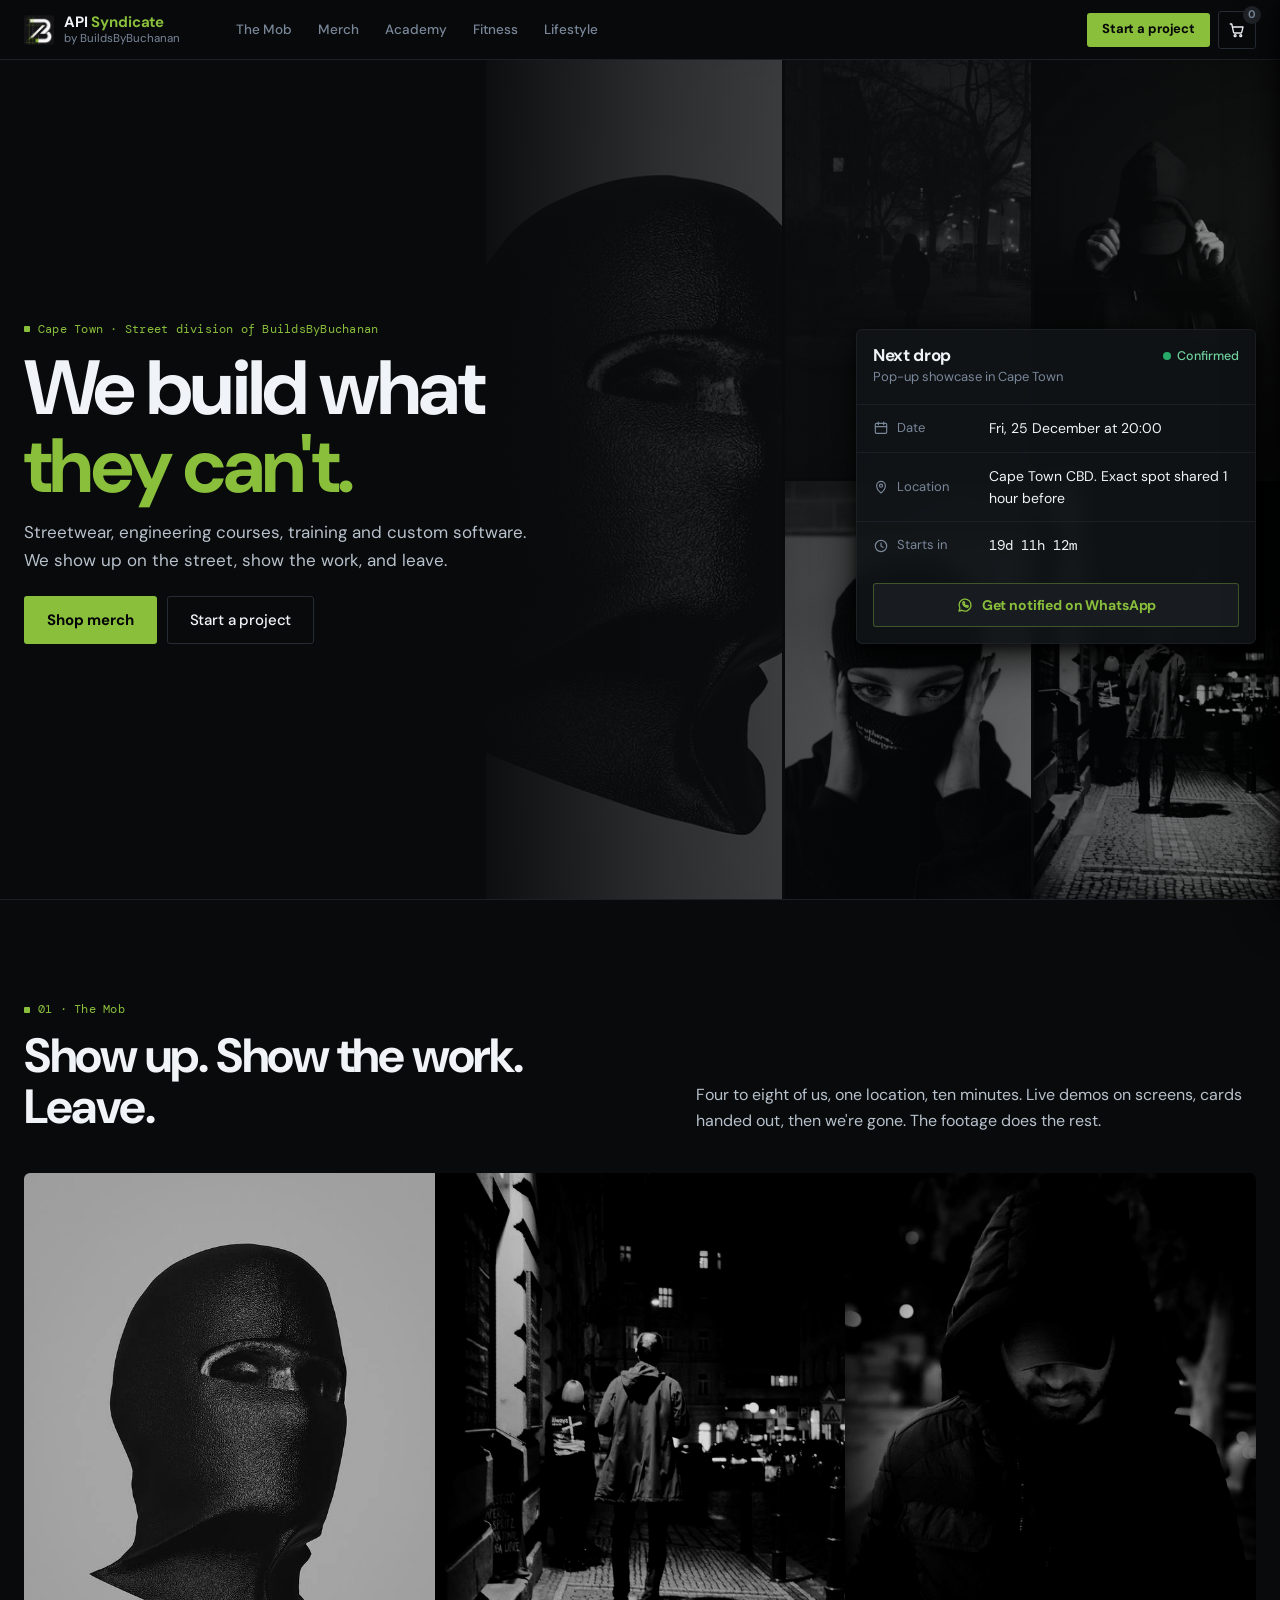
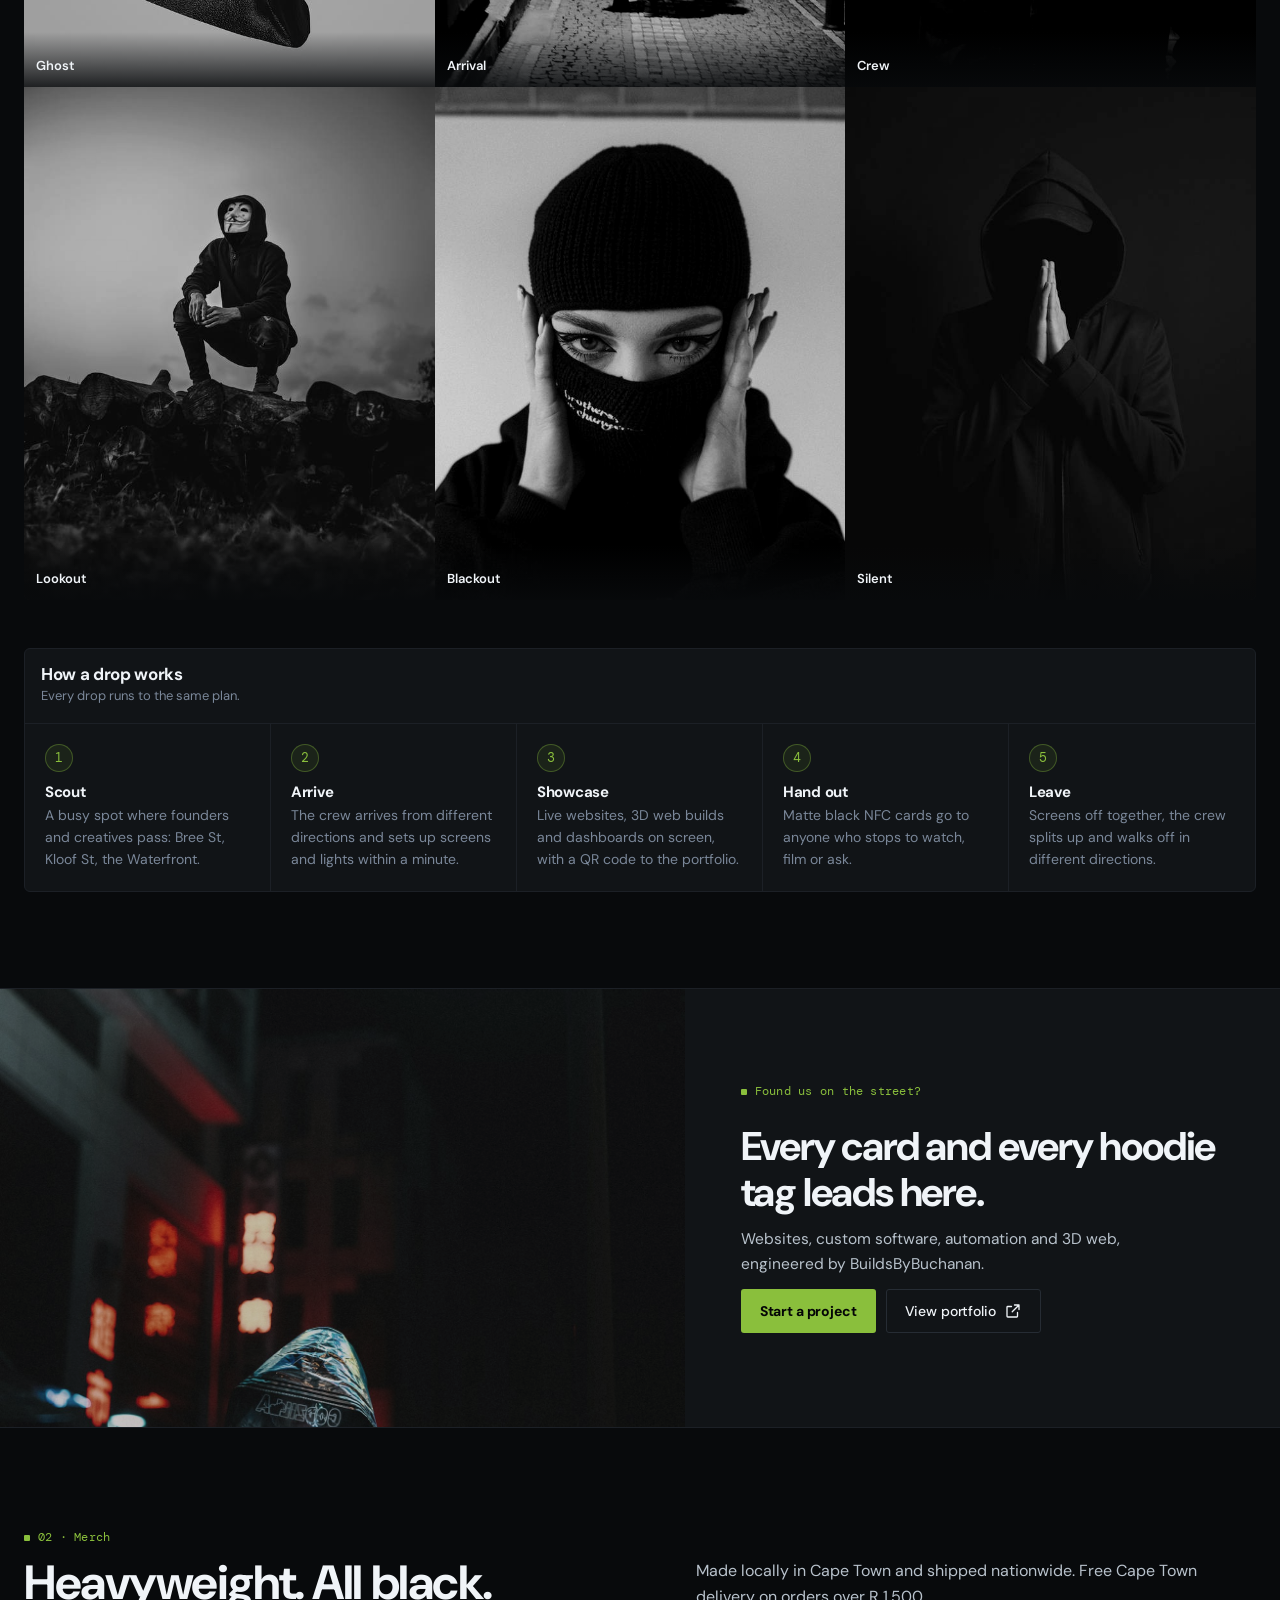
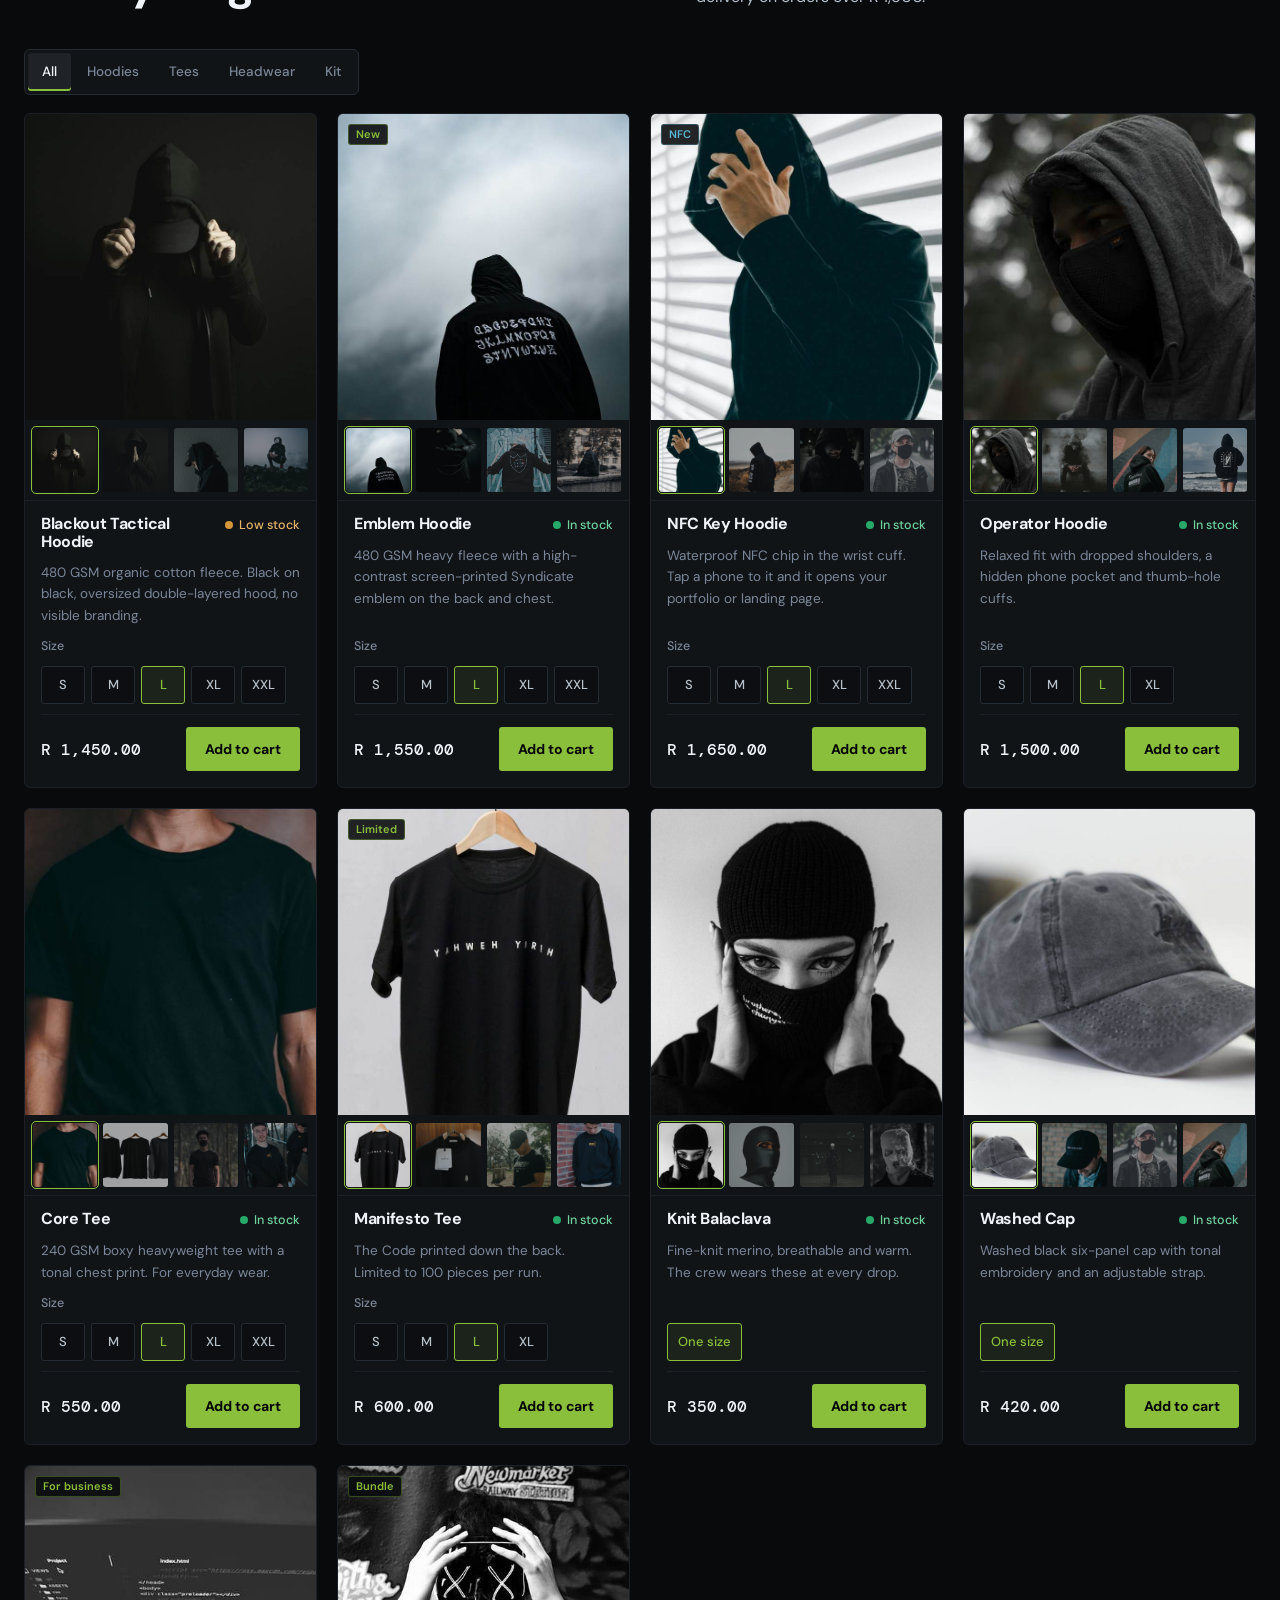
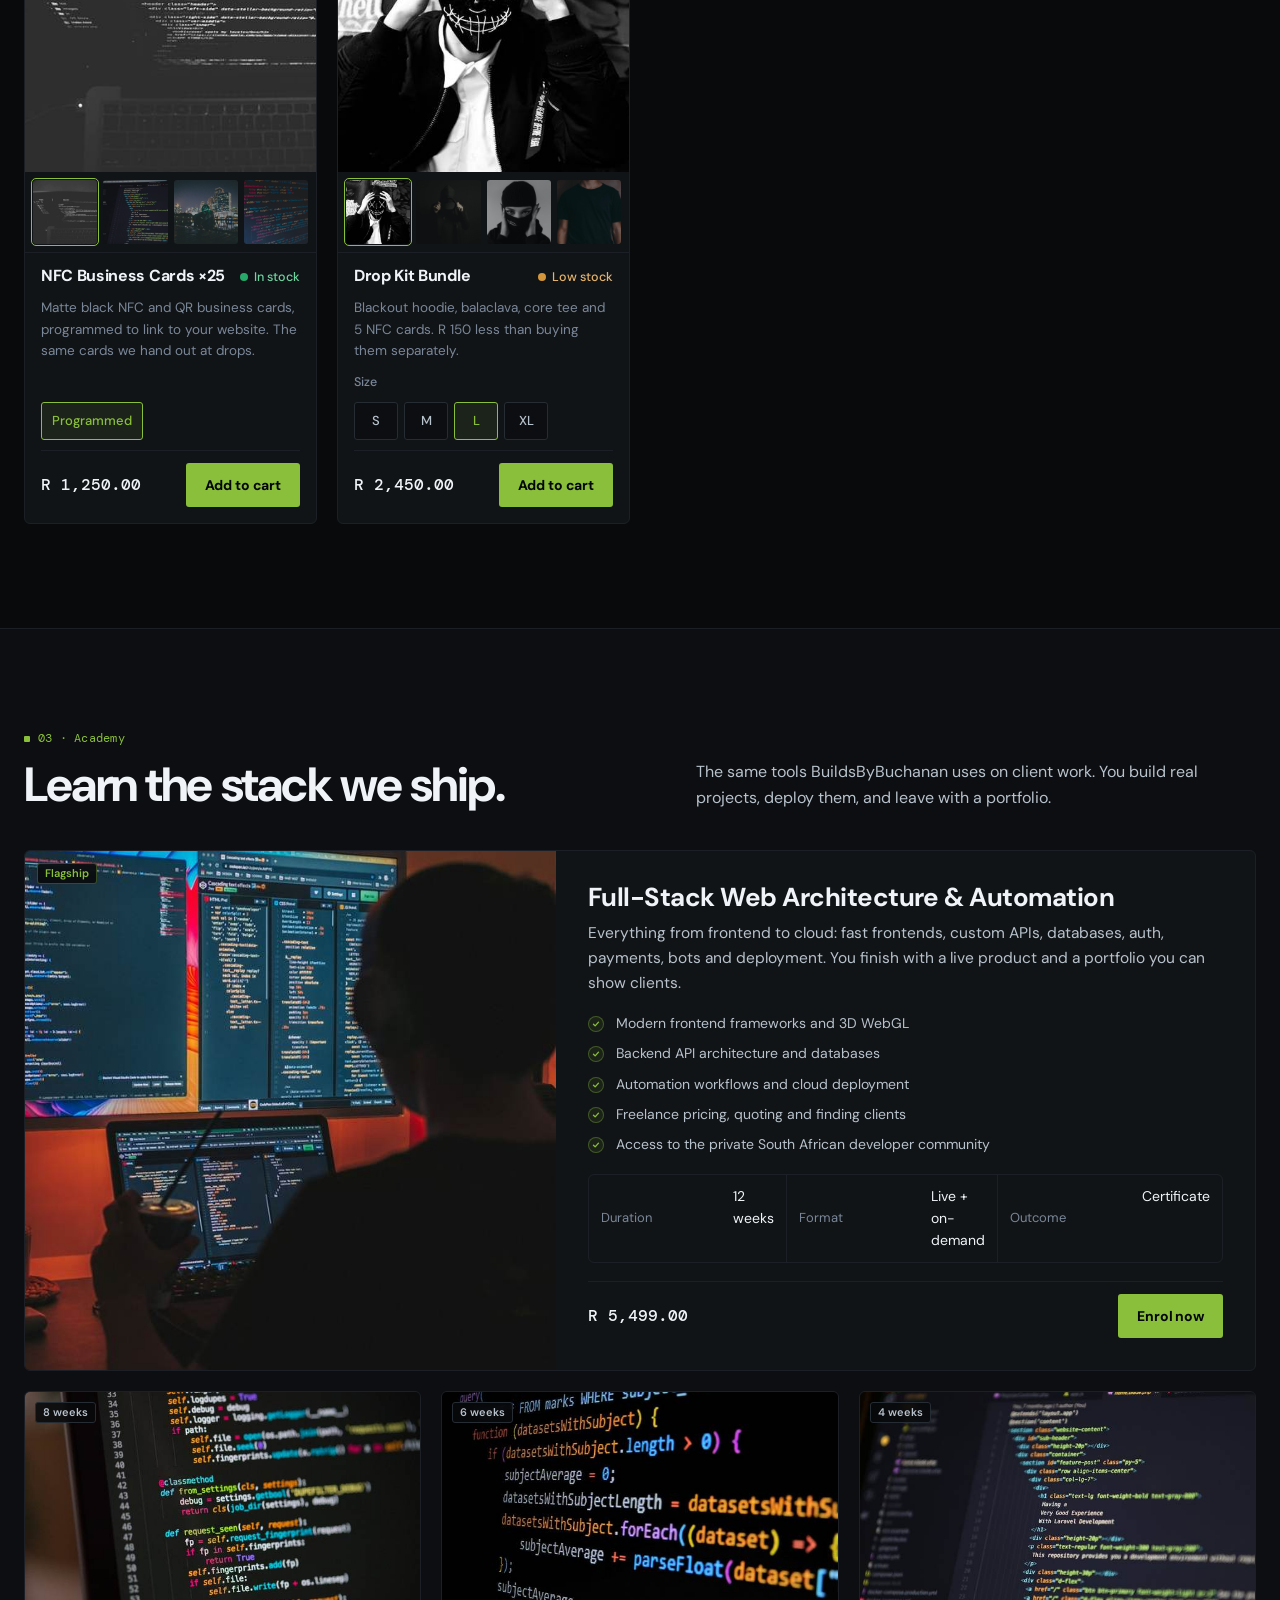
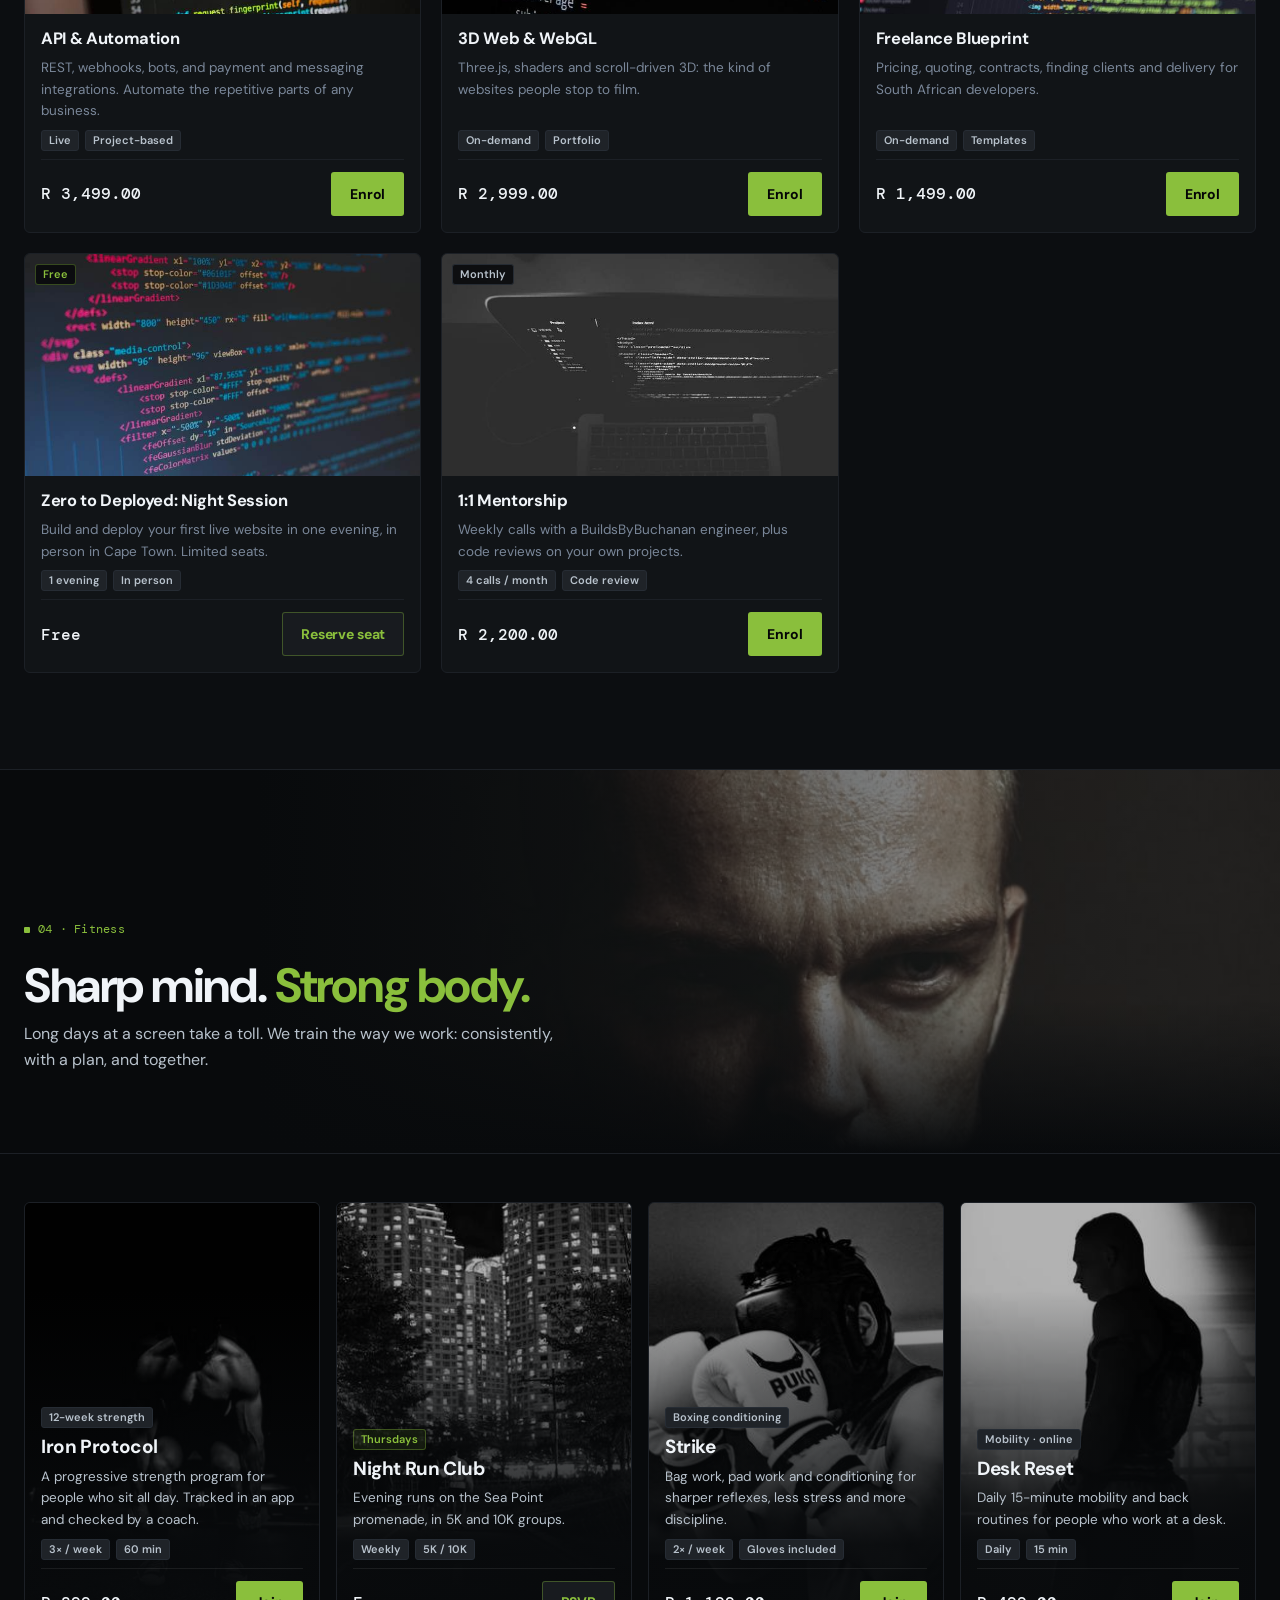
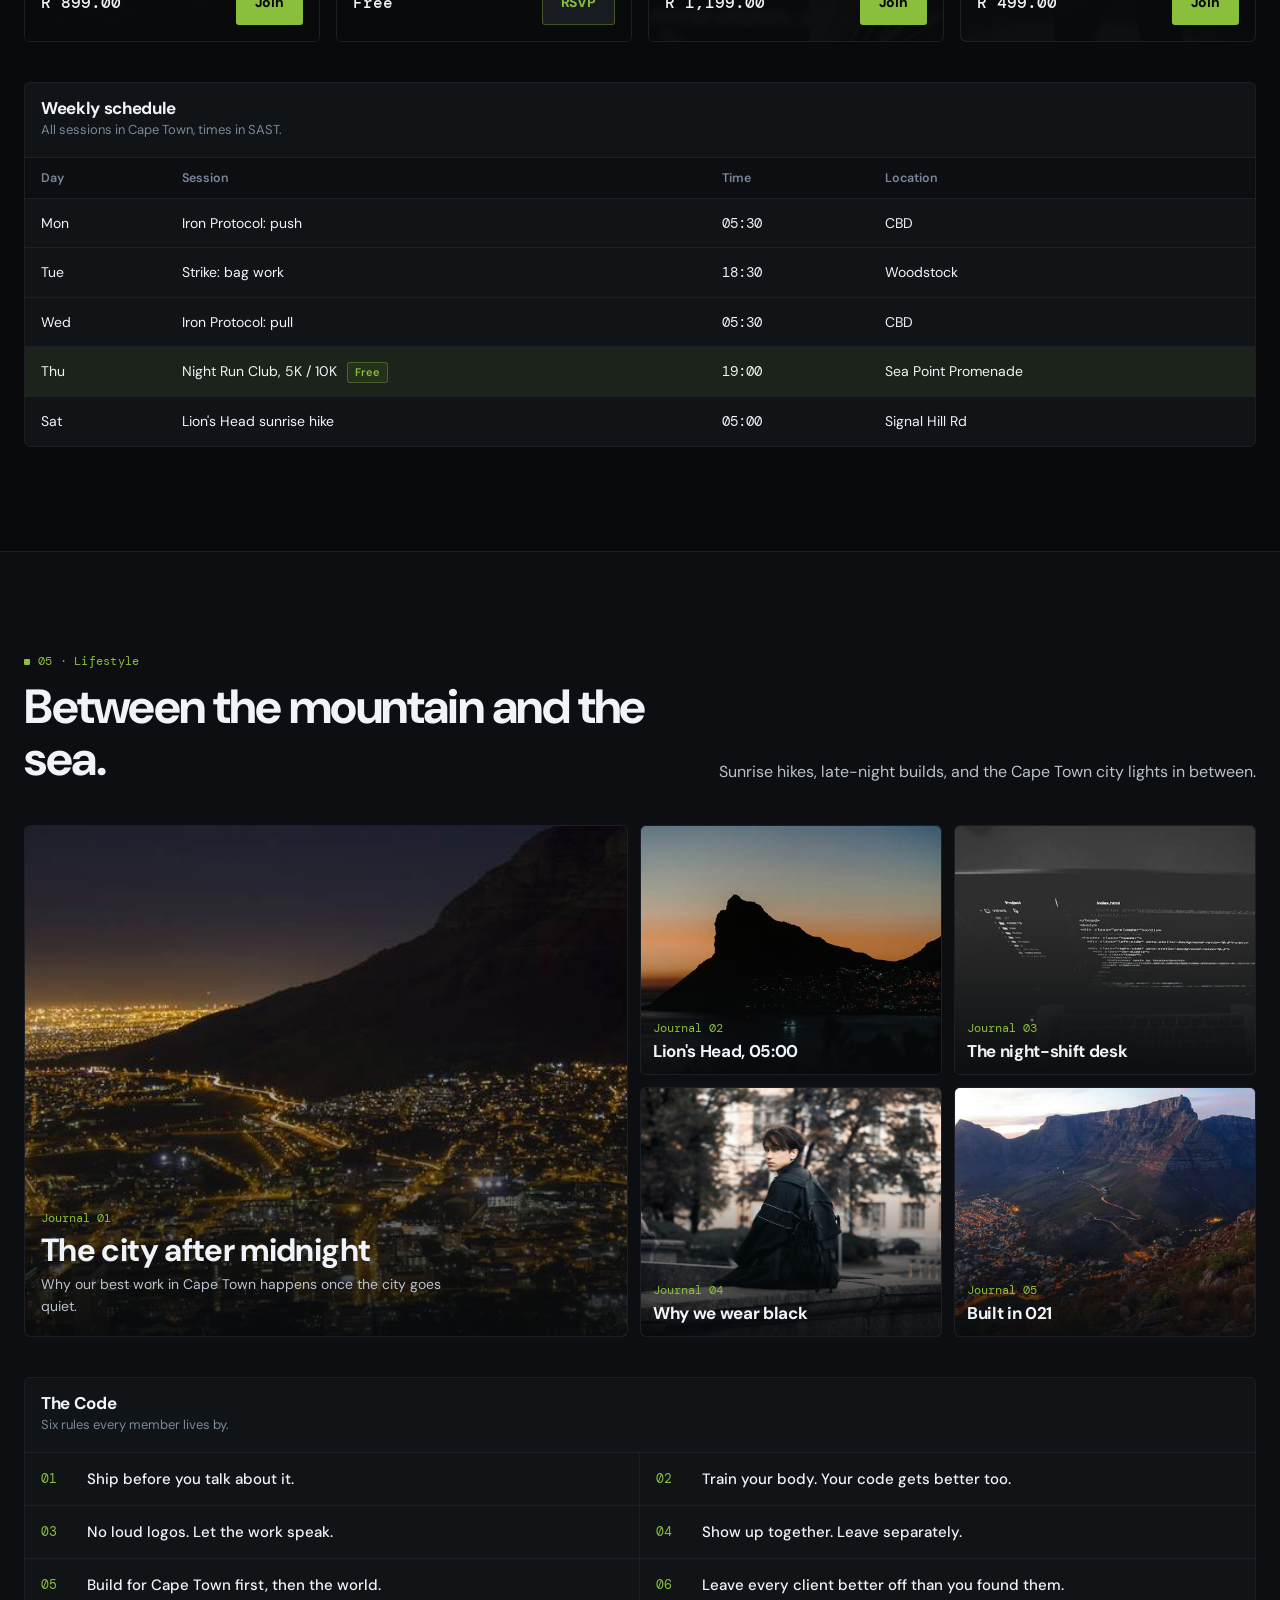
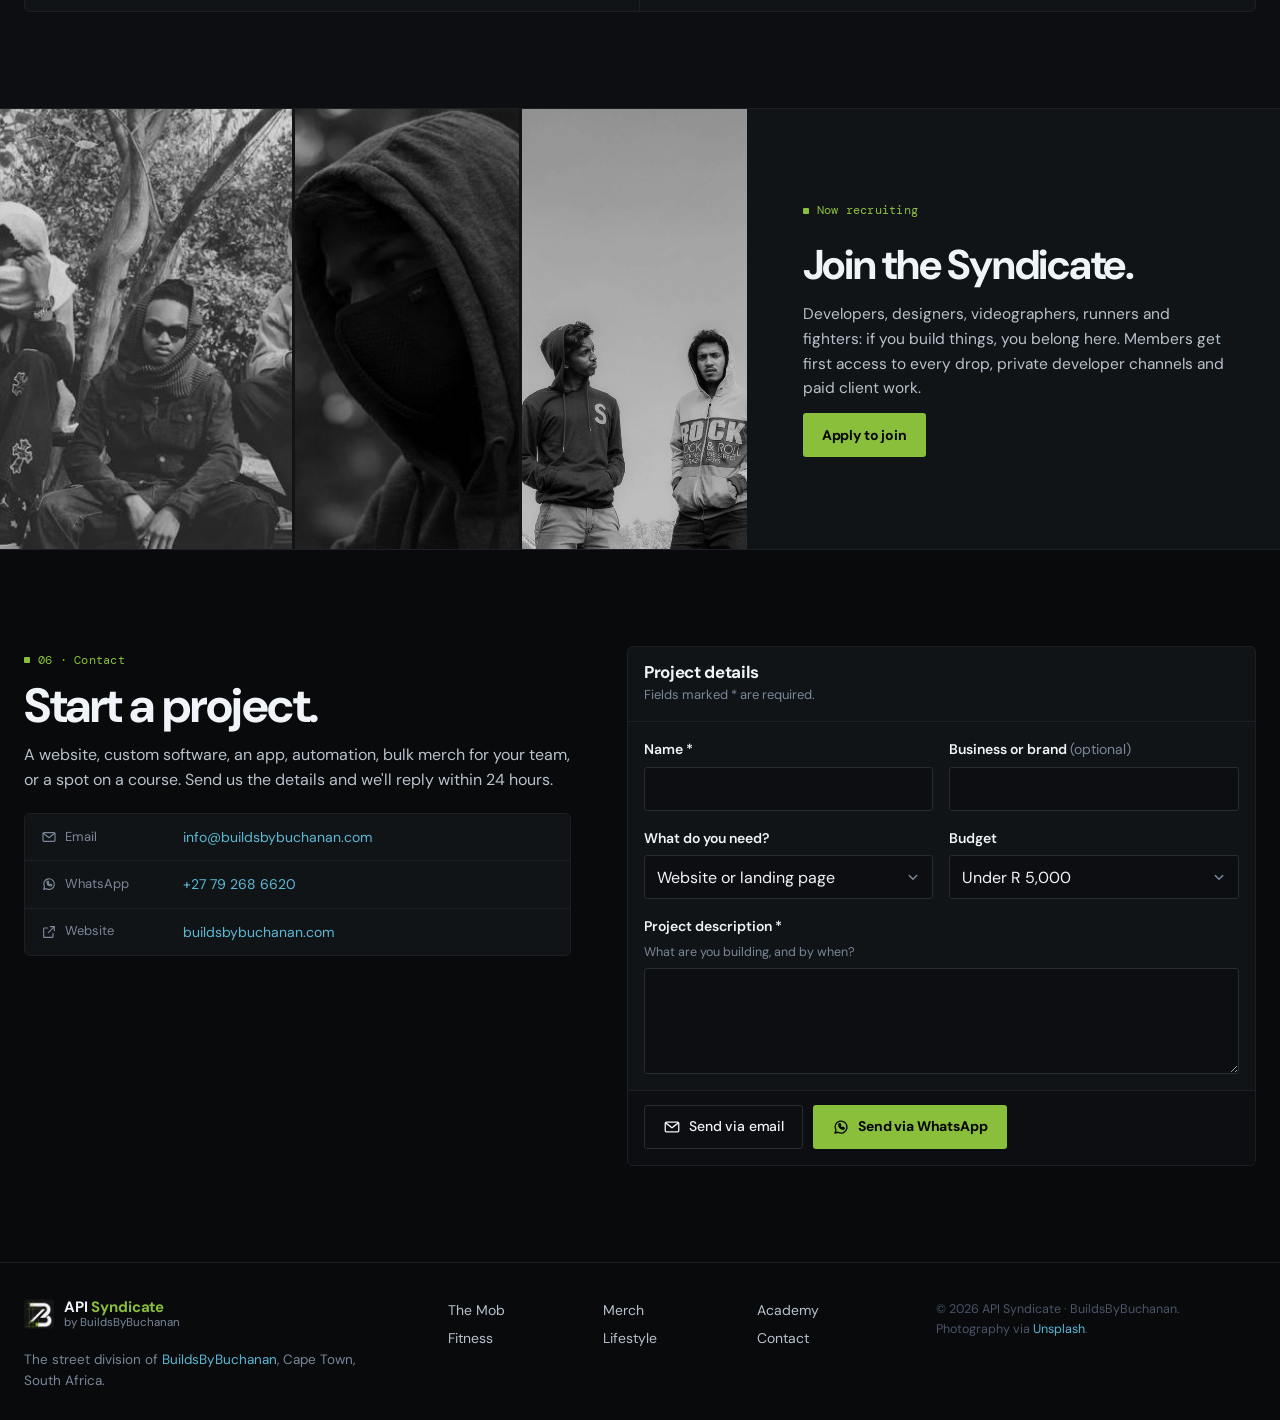
==== commit 98803551: "Rebrand to BuildsByBuchanan identity: DM Sans/Mono, #8ABF3C accent, Cloudscape-style components; rem" ====
--- a/index.html
+++ b/index.html
@@ -3,53 +3,63 @@
 <head>
   <meta charset="UTF-8">
   <meta name="viewport" content="width=device-width, initial-scale=1.0, viewport-fit=cover">
-  <title>API SYNDICATE | Cape Town | BuildsByBuchanan</title>
-  <meta name="description" content="API Syndicate — the street division of BuildsByBuchanan. Software, streetwear, engineering courses, conditioning and lifestyle out of Cape Town.">
-  <meta name="theme-color" content="#050507">
-  <meta property="og:title" content="API SYNDICATE // WE BUILD WHAT THEY CAN'T">
-  <meta property="og:description" content="Street division of BuildsByBuchanan. Merch, courses, fitness, lifestyle. Cape Town.">
+  <title>API Syndicate | Cape Town | BuildsByBuchanan</title>
+  <meta name="description" content="API Syndicate is the street division of BuildsByBuchanan in Cape Town: streetwear, software engineering courses, training programs and custom software.">
+  <meta name="theme-color" content="#080A0C">
+  <meta property="og:title" content="API Syndicate by BuildsByBuchanan">
+  <meta property="og:description" content="Streetwear, engineering courses, training and software. Cape Town.">
   <meta property="og:image" content="img/mob2.jpg">
-  <link rel="icon" href="data:image/svg+xml,%3Csvg xmlns='http://www.w3.org/2000/svg' viewBox='0 0 24 24'%3E%3Crect width='24' height='24' fill='%23000'/%3E%3Cpath d='M12 3L3 7.5l9 4.5 9-4.5L12 3zM3 16.5l9 4.5 9-4.5M3 12l9 4.5 9-4.5' fill='none' stroke='%23fff' stroke-width='1.6'/%3E%3C/svg%3E">
+  <link rel="icon" type="image/png" href="assets/bbb-mark.png">
   <link rel="preconnect" href="https://fonts.googleapis.com">
   <link rel="preconnect" href="https://fonts.gstatic.com" crossorigin>
-  <link href="https://fonts.googleapis.com/css2?family=Bebas+Neue&family=Inter:wght@400;500;600;700;800&family=JetBrains+Mono:wght@400;500;700&display=swap" rel="stylesheet">
+  <link href="https://fonts.googleapis.com/css2?family=DM+Sans:ital,opsz,wght@0,9..40,300;0,9..40,400;0,9..40,500;0,9..40,600;0,9..40,700;1,9..40,400&family=DM+Mono:wght@400;500&display=swap" rel="stylesheet">
   <link rel="stylesheet" href="style.css">
 </head>
 <body>
 
-  <!-- Boot sequence -->
-  <div class="boot" id="boot" aria-hidden="true">
-    <pre id="bootLog"></pre>
-  </div>
-
-  <div class="grain" aria-hidden="true"></div>
+  <svg width="0" height="0" style="position:absolute" aria-hidden="true">
+    <symbol id="i-cart" viewBox="0 0 24 24"><path d="M3 4h2l2.4 11.2a1 1 0 0 0 1 .8h8.9a1 1 0 0 0 1-.8L20 8H6.2"/><circle cx="9.5" cy="19.5" r="1.3"/><circle cx="17" cy="19.5" r="1.3"/></symbol>
+    <symbol id="i-users" viewBox="0 0 24 24"><circle cx="9" cy="8" r="3.2"/><path d="M3 19.5c0-3.3 2.7-5.5 6-5.5s6 2.2 6 5.5"/><path d="M15.5 4.9a3.2 3.2 0 0 1 0 6.2M17.5 14.3c2.1.6 3.5 2.4 3.5 5.2"/></symbol>
+    <symbol id="i-shirt" viewBox="0 0 24 24"><path d="M8 3.5 3.5 6.5l2 4 2-1V20.5h9V9.5l2 1 2-4L16 3.5c-.8 1.5-2.2 2.3-4 2.3S8.8 5 8 3.5Z"/></symbol>
+    <symbol id="i-code" viewBox="0 0 24 24"><path d="m8.5 7.5-5 4.5 5 4.5M15.5 7.5l5 4.5-5 4.5M13.5 5l-3 14"/></symbol>
+    <symbol id="i-pulse" viewBox="0 0 24 24"><path d="M3 12h4l2.5-6 5 12 2.5-6h4"/></symbol>
+    <symbol id="i-moon" viewBox="0 0 24 24"><path d="M20 14.5A8 8 0 0 1 9.5 4a8 8 0 1 0 10.5 10.5Z"/></symbol>
+    <symbol id="i-send" viewBox="0 0 24 24"><path d="M21 3 10 14M21 3l-7 18-4-7-7-4 18-7Z"/></symbol>
+    <symbol id="i-ext" viewBox="0 0 24 24"><path d="M14 4h6v6M20 4l-9 9M18 14v5a1 1 0 0 1-1 1H5a1 1 0 0 1-1-1V7a1 1 0 0 1 1-1h5"/></symbol>
+    <symbol id="i-close" viewBox="0 0 24 24"><path d="M6 6l12 12M18 6 6 18"/></symbol>
+    <symbol id="i-cal" viewBox="0 0 24 24"><rect x="3.5" y="5" width="17" height="15" rx="1.5"/><path d="M3.5 10h17M8 3v4M16 3v4"/></symbol>
+    <symbol id="i-pin" viewBox="0 0 24 24"><path d="M12 21s-6.5-5.6-6.5-11A6.5 6.5 0 0 1 18.5 10c0 5.4-6.5 11-6.5 11Z"/><circle cx="12" cy="10" r="2.3"/></symbol>
+    <symbol id="i-clock" viewBox="0 0 24 24"><circle cx="12" cy="12" r="8.5"/><path d="M12 7.5V12l3 2"/></symbol>
+    <symbol id="i-wa" viewBox="0 0 24 24"><path d="M4 20l1.2-3.8A8 8 0 1 1 8 19Z"/><path d="M9 8.5c0 3.5 2.5 6.5 6.5 6.5l1-1.6-2-1-1 .9c-1.2-.5-2.3-1.6-2.8-2.8l.9-1-1-2Z"/></symbol>
+    <symbol id="i-mail" viewBox="0 0 24 24"><rect x="3" y="5.5" width="18" height="13" rx="1.5"/><path d="m3.5 6.5 8.5 6.5 8.5-6.5"/></symbol>
+  </svg>
+
   <div class="overlay-backdrop" id="backdrop"></div>
 
   <!-- Header -->
   <header class="site-header" id="top">
     <div class="nav-container">
-      <a href="#top" class="brand-logo">
-        <div class="logo-icon">
-          <svg viewBox="0 0 24 24"><path d="M12 2L2 7l10 5 10-5-10-5zM2 17l10 5 10-5M2 12l10 5 10-5"/></svg>
-        </div>
-        <div class="logo-text">
-          <span class="logo-title">API SYNDICATE</span>
-          <span class="logo-subtitle">CAPE TOWN // BUILDSBYBUCHANAN</span>
-        </div>
+      <a href="#top" class="brand" aria-label="API Syndicate home">
+        <img src="assets/bbb-mark.png" alt="" width="30" height="30" class="brand-mark">
+        <span class="brand-text">
+          <span class="brand-name">API <em>Syndicate</em></span>
+          <span class="brand-sub">by BuildsByBuchanan</span>
+        </span>
       </a>
 
-      <nav class="main-nav" id="mainNav">
-        <a href="#mob">THE MOB</a>
-        <a href="#merch">MERCH</a>
-        <a href="#academy">ACADEMY</a>
-        <a href="#fitness">FITNESS</a>
-        <a href="#lifestyle">LIFESTYLE</a>
-        <a href="#access" class="nav-access">GET ACCESS</a>
+      <nav class="main-nav" aria-label="Sections">
+        <a href="#mob">The Mob</a>
+        <a href="#merch">Merch</a>
+        <a href="#academy">Academy</a>
+        <a href="#fitness">Fitness</a>
+        <a href="#lifestyle">Lifestyle</a>
       </nav>
 
       <div class="nav-actions">
+        <a href="#access" class="btn btn-primary btn-sm nav-cta">Start a project</a>
         <button class="cart-btn" id="cartBtn" aria-label="Open cart">
-          CART <span class="cart-count" id="cartCount">0</span>
+          <svg class="ico"><use href="#i-cart"/></svg>
+          <span class="cart-count" id="cartCount">0</span>
         </button>
       </div>
     </div>
@@ -57,223 +67,196 @@
 
   <!-- HERO -->
   <section class="hero">
-    <div class="hero-mosaic" aria-hidden="true">
-      <div class="tile t1"><img class="bg" src="img/sm/mob2.jpg" srcset="img/sm/mob2.jpg 640w, img/mob2.jpg 1400w" sizes="(min-width: 960px) 50vw, 100vw" alt="" fetchpriority="high" decoding="async"></div>
-      <div class="tile t2"><img class="bg" src="img/sm/night2.jpg" srcset="img/sm/night2.jpg 640w, img/night2.jpg 1400w" sizes="(min-width: 960px) 25vw, 100vw" alt=""  decoding="async"></div>
-      <div class="tile t3"><img class="bg" src="img/sm/hood4.jpg" srcset="img/sm/hood4.jpg 640w, img/hood4.jpg 1400w" sizes="(min-width: 960px) 25vw, 100vw" alt=""  decoding="async"></div>
-      <div class="tile t4"><img class="bg" src="img/sm/mob1.jpg" srcset="img/sm/mob1.jpg 640w, img/mob1.jpg 1400w" sizes="(min-width: 960px) 25vw, 100vw" alt=""  decoding="async"></div>
-      <div class="tile t5"><img class="bg" src="img/sm/night4.jpg" srcset="img/sm/night4.jpg 640w, img/night4.jpg 1400w" sizes="(min-width: 960px) 25vw, 100vw" alt=""  decoding="async"></div>
+    <div class="hero-media" aria-hidden="true">
+      <div class="tile t1"><img src="img/sm/mob2.jpg" srcset="img/sm/mob2.jpg 640w, img/mob2.jpg 1400w" sizes="(min-width: 960px) 40vw, 100vw" alt="" fetchpriority="high" decoding="async"></div>
+      <div class="tile t2"><img src="img/sm/night2.jpg" srcset="img/sm/night2.jpg 640w, img/night2.jpg 1400w" sizes="(min-width: 960px) 30vw, 50vw" alt="" decoding="async"></div>
+      <div class="tile t3"><img src="img/sm/hood4.jpg" srcset="img/sm/hood4.jpg 640w, img/hood4.jpg 1400w" sizes="30vw" alt="" decoding="async"></div>
+      <div class="tile t4"><img src="img/sm/mob1.jpg" srcset="img/sm/mob1.jpg 640w, img/mob1.jpg 1400w" sizes="(min-width: 960px) 30vw, 50vw" alt="" decoding="async"></div>
+      <div class="tile t5"><img src="img/sm/night4.jpg" srcset="img/sm/night4.jpg 640w, img/night4.jpg 1400w" sizes="30vw" alt="" decoding="async"></div>
     </div>
     <div class="hero-shade"></div>
-    <div class="scanlines" aria-hidden="true"></div>
-
-    <div class="hero-inner">
-      <div class="hero-status mono">
-        <span class="live-dot"></span> SIGNAL ACTIVE <span class="status-coords">// 33.9249° S, 18.4241° E</span> // <span id="clock">--:--:--</span> SAST
-      </div>
-      <h1 class="hero-title">
-        <span class="glitch" data-text="WE BUILD">WE BUILD</span>
-        <span class="glitch outline" data-text="WHAT THEY">WHAT THEY</span>
-        <span class="glitch red" data-text="CAN'T.">CAN'T.</span>
-      </h1>
-      <p class="hero-description">
-        Software, streetwear, conditioning and code — out of Cape Town. API Syndicate is the street division of
-        <a href="https://buildsbybuchanan.com" target="_blank" rel="noopener">BuildsByBuchanan</a>. We show up unannounced,
-        drop the work, and disappear.
-      </p>
-      <div class="terminal mono" aria-label="Terminal">
-        <span class="prompt">syndicate@ct:~$</span> <span id="typed"></span><span class="caret">█</span>
-      </div>
-      <div class="hero-cta-group">
-        <a href="#merch" class="btn-primary">SHOP THE DROP</a>
-        <a href="#access" class="btn-secondary">REQUEST ACCESS KEY →</a>
-      </div>
-    </div>
-
-    <div class="hero-countdown mono">
-      <div class="cd-label">NEXT CODE DROP // <span id="dropName">DROP 007</span></div>
-      <div class="cd-grid" id="countdown">
-        <div><b id="cdD">00</b><span>DAYS</span></div>
-        <div><b id="cdH">00</b><span>HRS</span></div>
-        <div><b id="cdM">00</b><span>MIN</span></div>
-        <div><b id="cdS">00</b><span>SEC</span></div>
-      </div>
-      <div class="cd-loc">LOCATION: <span class="redact">CLASSIFIED</span> — REVEALED T-60 MIN</div>
+
+    <div class="hero-inner container">
+      <div class="hero-copy">
+        <span class="eyebrow">Cape Town · Street division of BuildsByBuchanan</span>
+        <h1 class="hero-title">We build what<br><em>they can't.</em></h1>
+        <p class="hero-description">
+          Streetwear, engineering courses, training and custom software. We show up on the street, show the work, and leave.
+        </p>
+        <div class="btn-row">
+          <a href="#merch" class="btn btn-primary btn-lg">Shop merch</a>
+          <a href="#access" class="btn btn-ghost btn-lg">Start a project</a>
+        </div>
+      </div>
+
+      <aside class="panel drop-card" aria-labelledby="dropTitle">
+        <div class="panel-header">
+          <div>
+            <h2 class="panel-title" id="dropTitle">Next drop</h2>
+            <p class="panel-desc">Pop-up showcase in Cape Town</p>
+          </div>
+          <span class="status status-ok"><i></i>Confirmed</span>
+        </div>
+        <dl class="kv">
+          <div><dt><svg class="ico"><use href="#i-cal"/></svg>Date</dt><dd id="dropDate">—</dd></div>
+          <div><dt><svg class="ico"><use href="#i-pin"/></svg>Location</dt><dd>Cape Town CBD. Exact spot shared 1 hour before</dd></div>
+          <div><dt><svg class="ico"><use href="#i-clock"/></svg>Starts in</dt><dd class="mono" id="dropIn">—</dd></div>
+        </dl>
+        <a class="btn btn-secondary btn-block" href="https://wa.me/27792686620?text=Notify%20me%20about%20the%20next%20API%20Syndicate%20drop" target="_blank" rel="noopener">
+          <svg class="ico"><use href="#i-wa"/></svg>Get notified on WhatsApp
+        </a>
+      </aside>
     </div>
   </section>
 
-
   <main>
 
-    <!-- THE MOB / FIELD FOOTAGE -->
+    <!-- THE MOB -->
     <section class="section" id="mob">
       <div class="container">
-        <div class="section-header reveal">
+        <header class="section-header reveal">
           <div>
-            <span class="kicker mono">[01] FIELD FOOTAGE</span>
-            <h2 class="section-title">THE MOB</h2>
-          </div>
-          <p class="section-lede">Different directions. One signal. Ten minutes on the street, then gone.</p>
-        </div>
-
-        <div class="mob-wall" id="mobWall">
-          <!-- filled by app.js -->
-        </div>
-
-        <!-- Operation sequence -->
-        <div class="ops reveal">
-          <div class="ops-head">
-            <span class="kicker mono">[01.1] THE OPERATION</span>
-            <h3 class="sub-title">ANATOMY OF A CODE DROP</h3>
-          </div>
-          <ol class="ops-steps">
-            <li>
-              <span class="ops-t mono">T-24H</span>
-              <h4>SCOUT</h4>
-              <p>High-foot-traffic corridor. Founders, creatives, decision-makers. Bree St. Kloof St. The Waterfront edge.</p>
-            </li>
-            <li>
-              <span class="ops-t mono">T-0</span>
-              <h4>CONVERGE</h4>
-              <p>Operators arrive from separate directions on signal. Formation. Rim-lights on. Displays up.</p>
-            </li>
-            <li>
-              <span class="ops-t mono">T+2</span>
-              <h4>SHOWCASE</h4>
-              <p>Projected dark-mode UI, live 3D web builds, scrolling terminals that resolve into one massive QR code.</p>
-            </li>
-            <li>
-              <span class="ops-t mono">T+5</span>
-              <h4>DISTRIBUTE</h4>
-              <p>Silent hand-off. Matte black access cards and NFC code keys to whoever stops to film or ask.</p>
-            </li>
-            <li>
-              <span class="ops-t mono">T+8</span>
-              <h4>EXTRACT</h4>
-              <p>Screens go dark in unison. Split up. Walk into the crowd. The footage does the rest.</p>
-            </li>
+            <span class="eyebrow">01 · The Mob</span>
+            <h2 class="section-title">Show up. Show the work. Leave.</h2>
+          </div>
+          <p class="section-lede">Four to eight of us, one location, ten minutes. Live demos on screens, cards handed out, then we're gone. The footage does the rest.</p>
+        </header>
+
+        <div class="mob-grid" id="mobWall"></div>
+
+        <div class="panel steps-panel reveal">
+          <div class="panel-header">
+            <div>
+              <h3 class="panel-title">How a drop works</h3>
+              <p class="panel-desc">Every drop runs to the same plan.</p>
+            </div>
+          </div>
+          <ol class="steps">
+            <li><span class="step-n">1</span><div><h4>Scout</h4><p>A busy spot where founders and creatives pass: Bree St, Kloof St, the Waterfront.</p></div></li>
+            <li><span class="step-n">2</span><div><h4>Arrive</h4><p>The crew arrives from different directions and sets up screens and lights within a minute.</p></div></li>
+            <li><span class="step-n">3</span><div><h4>Showcase</h4><p>Live websites, 3D web builds and dashboards on screen, with a QR code to the portfolio.</p></div></li>
+            <li><span class="step-n">4</span><div><h4>Hand out</h4><p>Matte black NFC cards go to anyone who stops to watch, film or ask.</p></div></li>
+            <li><span class="step-n">5</span><div><h4>Leave</h4><p>Screens off together, the crew splits up and walks off in different directions.</p></div></li>
           </ol>
         </div>
       </div>
     </section>
 
     <!-- Split banner -->
-    <section class="split-banner reveal">
-      <div class="split-img"><img class="bg" src="img/sm/night6.jpg" srcset="img/sm/night6.jpg 640w, img/night6.jpg 1400w" sizes="(min-width: 960px) 50vw, 100vw" alt="" loading="lazy" decoding="async"></div>
+    <section class="split reveal">
+      <div class="split-media"><img class="bg" src="img/sm/night6.jpg" srcset="img/sm/night6.jpg 640w, img/night6.jpg 1400w" sizes="(min-width: 960px) 55vw, 100vw" alt="" loading="lazy" decoding="async"></div>
       <div class="split-copy">
-        <span class="kicker mono">SCAN RECEIVED</span>
-        <h2>YOU FOUND US.<br>NOW BUILD SOMETHING.</h2>
-        <p>Every card, every hoodie tag, every projection routes here. Websites, custom software, automation, 3D web — engineered by BuildsByBuchanan, delivered by the Syndicate.</p>
-        <a href="#access" class="btn-primary">CLAIM YOUR UPGRADE</a>
+        <span class="eyebrow">Found us on the street?</span>
+        <h2>Every card and every hoodie tag leads here.</h2>
+        <p>Websites, custom software, automation and 3D web, engineered by BuildsByBuchanan.</p>
+        <div class="btn-row">
+          <a href="#access" class="btn btn-primary">Start a project</a>
+          <a href="https://buildsbybuchanan.com" target="_blank" rel="noopener" class="btn btn-ghost">View portfolio <svg class="ico"><use href="#i-ext"/></svg></a>
+        </div>
       </div>
     </section>
 
     <!-- MERCH -->
     <section class="section" id="merch">
       <div class="container">
-        <div class="section-header reveal">
+        <header class="section-header reveal">
           <div>
-            <span class="kicker mono">[02] ARMORY</span>
-            <h2 class="section-title">MERCH</h2>
-          </div>
-          <p class="section-lede">Heavyweight. Blacked out. Built for the drop. Local Cape Town production, shipped nationwide.</p>
-        </div>
-
-        <div class="filters mono" id="merchFilters" role="tablist">
-          <button class="filter active" data-filter="all">ALL</button>
-          <button class="filter" data-filter="hoodies">HOODIES</button>
-          <button class="filter" data-filter="tees">TEES</button>
-          <button class="filter" data-filter="headwear">HEADWEAR</button>
-          <button class="filter" data-filter="kit">KIT</button>
-        </div>
-
-        <div class="product-grid rail" id="productGrid">
-          <!-- filled by app.js -->
-        </div>
-        <div class="rail-hint"><span>SWIPE →</span><span class="rail-dots" data-for="productGrid"></span></div>
+            <span class="eyebrow">02 · Merch</span>
+            <h2 class="section-title">Heavyweight. All black.</h2>
+          </div>
+          <p class="section-lede">Made locally in Cape Town and shipped nationwide. Free Cape Town delivery on orders over R 1,500.</p>
+        </header>
+
+        <div class="segmented" id="merchFilters" role="tablist" aria-label="Filter merch">
+          <button class="seg active" data-filter="all" role="tab" aria-selected="true">All</button>
+          <button class="seg" data-filter="hoodies" role="tab" aria-selected="false">Hoodies</button>
+          <button class="seg" data-filter="tees" role="tab" aria-selected="false">Tees</button>
+          <button class="seg" data-filter="headwear" role="tab" aria-selected="false">Headwear</button>
+          <button class="seg" data-filter="kit" role="tab" aria-selected="false">Kit</button>
+        </div>
+
+        <div class="product-grid rail" id="productGrid"></div>
+        <div class="rail-hint"><span>Swipe for more</span><span class="rail-dots" data-for="productGrid"></span></div>
       </div>
     </section>
 
     <!-- ACADEMY -->
     <section class="section section-alt" id="academy">
       <div class="container">
-        <div class="section-header reveal">
+        <header class="section-header reveal">
           <div>
-            <span class="kicker mono">[03] ENGINEERING ACADEMY</span>
-            <h2 class="section-title">COURSES</h2>
-          </div>
-          <p class="section-lede">The exact stack BuildsByBuchanan ships to clients. No fluff, no theory lectures — you build real things, deploy them, and get paid.</p>
-        </div>
-
-        <article class="course-feature reveal">
-          <div class="course-feature-img"><img class="bg" src="img/sm/code5.jpg" srcset="img/sm/code5.jpg 640w, img/code5.jpg 1400w" sizes="(min-width: 960px) 50vw, 100vw" alt="" loading="lazy" decoding="async">
-            <span class="tag mono">FLAGSHIP // FULL ENROLLMENT</span>
+            <span class="eyebrow">03 · Academy</span>
+            <h2 class="section-title">Learn the stack we ship.</h2>
+          </div>
+          <p class="section-lede">The same tools BuildsByBuchanan uses on client work. You build real projects, deploy them, and leave with a portfolio.</p>
+        </header>
+
+        <article class="panel course-feature reveal">
+          <div class="course-feature-media">
+            <img class="bg" src="img/sm/code5.jpg" srcset="img/sm/code5.jpg 640w, img/code5.jpg 1400w" sizes="(min-width: 960px) 45vw, 100vw" alt="" loading="lazy" decoding="async">
+            <span class="badge badge-accent">Flagship</span>
           </div>
           <div class="course-feature-body">
-            <h3 class="course-title">FULL-STACK WEB ARCHITECTURE &amp; AUTOMATION</h3>
-            <p class="course-desc">Master the stack end to end: high-speed frontends, custom APIs, databases, auth, payments, bots and cloud deployment. Finish with a live product and a client-ready portfolio.</p>
-            <ul class="feature-list mono">
-              <li>Modern frontend frameworks &amp; 3D WebGL interactions</li>
-              <li>Backend API architecture &amp; databases</li>
-              <li>Automated bot workflows &amp; cloud deployment</li>
-              <li>Freelance pricing, quoting &amp; client acquisition</li>
-              <li>Private South African developer syndicate access</li>
+            <h3 class="course-title">Full-Stack Web Architecture &amp; Automation</h3>
+            <p class="course-desc">Everything from frontend to cloud: fast frontends, custom APIs, databases, auth, payments, bots and deployment. You finish with a live product and a portfolio you can show clients.</p>
+            <ul class="check-list">
+              <li>Modern frontend frameworks and 3D WebGL</li>
+              <li>Backend API architecture and databases</li>
+              <li>Automation workflows and cloud deployment</li>
+              <li>Freelance pricing, quoting and finding clients</li>
+              <li>Access to the private South African developer community</li>
             </ul>
-            <div class="course-meta mono">
-              <span>12 WEEKS</span><span>LIVE + ON-DEMAND</span><span>CERTIFICATE</span>
-            </div>
-            <div class="course-footer">
-              <span class="price mono">R 5,499.00</span>
-              <button class="btn-primary add-btn" data-id="course-fullstack">ENROLL NOW</button>
+            <dl class="kv kv-inline">
+              <div><dt>Duration</dt><dd>12 weeks</dd></div>
+              <div><dt>Format</dt><dd>Live + on-demand</dd></div>
+              <div><dt>Outcome</dt><dd>Certificate</dd></div>
+            </dl>
+            <div class="card-footer">
+              <span class="price">R 5,499.00</span>
+              <button class="btn btn-primary add-btn" data-id="course-fullstack">Enrol now</button>
             </div>
           </div>
         </article>
 
-        <div class="course-grid rail" id="courseGrid">
-          <!-- filled by app.js -->
-        </div>
-        <div class="rail-hint"><span>SWIPE →</span><span class="rail-dots" data-for="courseGrid"></span></div>
+        <div class="course-grid rail" id="courseGrid"></div>
+        <div class="rail-hint"><span>Swipe for more</span><span class="rail-dots" data-for="courseGrid"></span></div>
       </div>
     </section>
 
     <!-- FITNESS -->
     <section class="section" id="fitness">
-      <div class="fitness-hero reveal"><img class="bg" src="img/sm/gym12.jpg" srcset="img/sm/gym12.jpg 640w, img/gym12.jpg 1400w" sizes="(min-width: 960px) 50vw, 100vw" alt="" loading="lazy" decoding="async">
+      <div class="fitness-banner reveal">
+        <img class="bg" src="img/sm/gym12.jpg" srcset="img/sm/gym12.jpg 640w, img/gym12.jpg 1400w" sizes="100vw" alt="" loading="lazy" decoding="async">
         <div class="container">
-          <span class="kicker mono">[04] SYNDICATE CONDITIONING</span>
-          <h2 class="section-title xl">SHARP MIND.<br><span class="outline-text">HARD BODY.</span></h2>
-          <p class="section-lede">Twelve hours at a screen will break you if you let it. The Syndicate trains like it ships — consistent, measured, no excuses.</p>
+          <span class="eyebrow">04 · Fitness</span>
+          <h2 class="section-title">Sharp mind. <em>Strong body.</em></h2>
+          <p class="section-lede">Long days at a screen take a toll. We train the way we work: consistently, with a plan, and together.</p>
         </div>
       </div>
 
       <div class="container">
-        <div class="program-grid rail" id="programGrid">
-          <!-- filled by app.js -->
-        </div>
-        <div class="rail-hint"><span>SWIPE →</span><span class="rail-dots" data-for="programGrid"></span></div>
-
-        <div class="schedule reveal">
-          <div class="schedule-head">
-            <h3 class="sub-title">WEEKLY OPS SCHEDULE</h3>
-            <span class="mono muted">CAPE TOWN // ALL SESSIONS SAST</span>
-          </div>
-          <div class="schedule-table mono">
-            <div class="row head"><span>DAY</span><span>SESSION</span><span>TIME</span><span>LOCATION</span></div>
-            <div class="row"><span>MON</span><span>IRON PROTOCOL — PUSH</span><span>05:30</span><span>CBD</span></div>
-            <div class="row"><span>TUE</span><span>STRIKE — BAG WORK</span><span>18:30</span><span>WOODSTOCK</span></div>
-            <div class="row"><span>WED</span><span>IRON PROTOCOL — PULL</span><span>05:30</span><span>CBD</span></div>
-            <div class="row hot"><span>THU</span><span>NIGHT RUN CLUB — 5K / 10K</span><span>19:00</span><span>SEA POINT PROMENADE</span></div>
-            <div class="row"><span>SAT</span><span>SUMMIT — LION'S HEAD SUNRISE</span><span>05:00</span><span>SIGNAL HILL RD</span></div>
-          </div>
-        </div>
-
-        <div class="gym-strip reveal" aria-hidden="true">
-          <img src="img/sm/gym4.jpg" srcset="img/sm/gym4.jpg 640w, img/gym4.jpg 1400w" sizes="(min-width: 960px) 34vw, 50vw" alt="" loading="lazy" decoding="async">
-          <img src="img/sm/gym10.jpg" srcset="img/sm/gym10.jpg 640w, img/gym10.jpg 1400w" sizes="(min-width: 960px) 34vw, 50vw" alt="" loading="lazy" decoding="async">
-          <img src="img/sm/gym8.jpg" srcset="img/sm/gym8.jpg 640w, img/gym8.jpg 1400w" sizes="(min-width: 960px) 34vw, 50vw" alt="" loading="lazy" decoding="async">
-          <img src="img/sm/run2.jpg" srcset="img/sm/run2.jpg 640w, img/run2.jpg 1400w" sizes="(min-width: 960px) 34vw, 50vw" alt="" loading="lazy" decoding="async">
-          <img src="img/sm/gym5.jpg" srcset="img/sm/gym5.jpg 640w, img/gym5.jpg 1400w" sizes="(min-width: 960px) 34vw, 50vw" alt="" loading="lazy" decoding="async">
-          <img src="img/sm/gym14.jpg" srcset="img/sm/gym14.jpg 640w, img/gym14.jpg 1400w" sizes="(min-width: 960px) 34vw, 50vw" alt="" loading="lazy" decoding="async">
+        <div class="program-grid rail" id="programGrid"></div>
+        <div class="rail-hint"><span>Swipe for more</span><span class="rail-dots" data-for="programGrid"></span></div>
+
+        <div class="panel table-panel reveal">
+          <div class="panel-header">
+            <div>
+              <h3 class="panel-title">Weekly schedule</h3>
+              <p class="panel-desc">All sessions in Cape Town, times in SAST.</p>
+            </div>
+          </div>
+          <div class="table-wrap">
+            <table class="table">
+              <thead><tr><th>Day</th><th>Session</th><th>Time</th><th>Location</th></tr></thead>
+              <tbody>
+                <tr><td>Mon</td><td>Iron Protocol: push</td><td class="mono">05:30</td><td>CBD</td></tr>
+                <tr><td>Tue</td><td>Strike: bag work</td><td class="mono">18:30</td><td>Woodstock</td></tr>
+                <tr><td>Wed</td><td>Iron Protocol: pull</td><td class="mono">05:30</td><td>CBD</td></tr>
+                <tr class="row-hl"><td>Thu</td><td>Night Run Club, 5K / 10K <span class="badge badge-accent">Free</span></td><td class="mono">19:00</td><td>Sea Point Promenade</td></tr>
+                <tr><td>Sat</td><td>Lion's Head sunrise hike</td><td class="mono">05:00</td><td>Signal Hill Rd</td></tr>
+              </tbody>
+            </table>
+          </div>
         </div>
       </div>
     </section>
@@ -281,122 +264,140 @@
     <!-- LIFESTYLE -->
     <section class="section section-alt" id="lifestyle">
       <div class="container">
-        <div class="section-header reveal">
+        <header class="section-header reveal">
           <div>
-            <span class="kicker mono">[05] AFTER HOURS</span>
-            <h2 class="section-title">LIFESTYLE</h2>
-          </div>
-          <p class="section-lede">Built between Table Mountain and the Atlantic. Sunrise summits, midnight deploys, and the city lights in between.</p>
-        </div>
-
-        <div class="lifestyle-grid">
-          <div class="ls-big reveal"><img class="bg" src="img/sm/cpt3.jpg" srcset="img/sm/cpt3.jpg 640w, img/cpt3.jpg 1400w" sizes="(min-width: 960px) 50vw, 100vw" alt="" loading="lazy" decoding="async">
-            <div class="ls-cap">
-              <span class="mono">JOURNAL // 001</span>
-              <h3>THE CITY AFTER MIDNIGHT</h3>
-              <p>Why the best work in Cape Town happens when the city goes quiet.</p>
-            </div>
-          </div>
-          <div class="ls-small reveal"><img class="bg" src="img/sm/cpt5.jpg" srcset="img/sm/cpt5.jpg 640w, img/cpt5.jpg 1400w" sizes="(min-width: 960px) 25vw, 100vw" alt="" loading="lazy" decoding="async">
-            <div class="ls-cap">
-              <span class="mono">JOURNAL // 002</span>
-              <h3>LION'S HEAD, 05:00</h3>
-            </div>
-          </div>
-          <div class="ls-small reveal"><img class="bg" src="img/sm/code6.jpg" srcset="img/sm/code6.jpg 640w, img/code6.jpg 1400w" sizes="(min-width: 960px) 25vw, 100vw" alt="" loading="lazy" decoding="async">
-            <div class="ls-cap">
-              <span class="mono">JOURNAL // 003</span>
-              <h3>NIGHT SHIFT SETUP</h3>
-            </div>
-          </div>
-          <div class="ls-small reveal"><img class="bg" src="img/sm/night1.jpg" srcset="img/sm/night1.jpg 640w, img/night1.jpg 1400w" sizes="(min-width: 960px) 25vw, 100vw" alt="" loading="lazy" decoding="async">
-            <div class="ls-cap">
-              <span class="mono">JOURNAL // 004</span>
-              <h3>WHY WE WEAR BLACK</h3>
-            </div>
-          </div>
-          <div class="ls-small reveal"><img class="bg" src="img/sm/cpt1.jpg" srcset="img/sm/cpt1.jpg 640w, img/cpt1.jpg 1400w" sizes="(min-width: 960px) 25vw, 100vw" alt="" loading="lazy" decoding="async">
-            <div class="ls-cap">
-              <span class="mono">JOURNAL // 005</span>
-              <h3>021 IS THE BLUEPRINT</h3>
-            </div>
-          </div>
-        </div>
-
-        <div class="code-rules reveal">
-          <h3 class="sub-title">THE CODE</h3>
+            <span class="eyebrow">05 · Lifestyle</span>
+            <h2 class="section-title">Between the mountain and the sea.</h2>
+          </div>
+          <p class="section-lede">Sunrise hikes, late-night builds, and the Cape Town city lights in between.</p>
+        </header>
+
+        <div class="journal">
+          <article class="j-card j-big reveal">
+            <img class="bg" src="img/sm/cpt3.jpg" srcset="img/sm/cpt3.jpg 640w, img/cpt3.jpg 1800w" sizes="(min-width: 960px) 50vw, 100vw" alt="Cape Town city lights at night" loading="lazy" decoding="async">
+            <div class="j-cap"><span>Journal 01</span><h3>The city after midnight</h3><p>Why our best work in Cape Town happens once the city goes quiet.</p></div>
+          </article>
+          <article class="j-card reveal">
+            <img class="bg" src="img/sm/cpt5.jpg" srcset="img/sm/cpt5.jpg 640w, img/cpt5.jpg 1800w" sizes="(min-width: 960px) 25vw, 50vw" alt="Lion's Head at sunrise" loading="lazy" decoding="async">
+            <div class="j-cap"><span>Journal 02</span><h3>Lion's Head, 05:00</h3></div>
+          </article>
+          <article class="j-card reveal">
+            <img class="bg" src="img/sm/code6.jpg" srcset="img/sm/code6.jpg 640w, img/code6.jpg 1400w" sizes="(min-width: 960px) 25vw, 50vw" alt="Laptop with code at night" loading="lazy" decoding="async">
+            <div class="j-cap"><span>Journal 03</span><h3>The night-shift desk</h3></div>
+          </article>
+          <article class="j-card reveal">
+            <img class="bg" src="img/sm/night1.jpg" srcset="img/sm/night1.jpg 640w, img/night1.jpg 1400w" sizes="(min-width: 960px) 25vw, 50vw" alt="Person in a black jacket in the city" loading="lazy" decoding="async">
+            <div class="j-cap"><span>Journal 04</span><h3>Why we wear black</h3></div>
+          </article>
+          <article class="j-card reveal">
+            <img class="bg" src="img/sm/cpt1.jpg" srcset="img/sm/cpt1.jpg 640w, img/cpt1.jpg 1800w" sizes="(min-width: 960px) 25vw, 50vw" alt="Table Mountain above Cape Town" loading="lazy" decoding="async">
+            <div class="j-cap"><span>Journal 05</span><h3>Built in 021</h3></div>
+          </article>
+        </div>
+
+        <div class="panel code-panel reveal">
+          <div class="panel-header">
+            <div>
+              <h3 class="panel-title">The Code</h3>
+              <p class="panel-desc">Six rules every member lives by.</p>
+            </div>
+          </div>
           <ol class="rules">
-            <li><b>01</b><span>Ship before you speak.</span></li>
-            <li><b>02</b><span>Train the body. The code follows.</span></li>
-            <li><b>03</b><span>No loud logos. The work is the logo.</span></li>
-            <li><b>04</b><span>Show up together. Leave separately.</span></li>
-            <li><b>05</b><span>Build for 021 first. Then the world.</span></li>
-            <li><b>06</b><span>Leave every client better than you found them.</span></li>
+            <li><b>01</b>Ship before you talk about it.</li>
+            <li><b>02</b>Train your body. Your code gets better too.</li>
+            <li><b>03</b>No loud logos. Let the work speak.</li>
+            <li><b>04</b>Show up together. Leave separately.</li>
+            <li><b>05</b>Build for Cape Town first, then the world.</li>
+            <li><b>06</b>Leave every client better off than you found them.</li>
           </ol>
         </div>
       </div>
     </section>
 
-    <!-- Crew banner -->
-    <section class="crew-banner reveal">
-      <div class="crew-imgs" aria-hidden="true">
-        <img src="img/sm/crew4.jpg" srcset="img/sm/crew4.jpg 640w, img/crew4.jpg 1400w" sizes="(min-width: 960px) 34vw, 50vw" alt="" loading="lazy" decoding="async">
-        <img src="img/sm/crew3.jpg" srcset="img/sm/crew3.jpg 640w, img/crew3.jpg 1400w" sizes="(min-width: 960px) 34vw, 50vw" alt="" loading="lazy" decoding="async">
-        <img src="img/sm/crew1.jpg" srcset="img/sm/crew1.jpg 640w, img/crew1.jpg 1400w" sizes="(min-width: 960px) 34vw, 50vw" alt="" loading="lazy" decoding="async">
-      </div>
-      <div class="crew-copy">
-        <span class="kicker mono">RECRUITMENT // OPEN</span>
-        <h2>JOIN THE SYNDICATE</h2>
-        <p>Developers, designers, videographers, runners, fighters. If you build, you belong. Operators get first access to every drop, private dev channels, and paid client work.</p>
-        <a href="#access" class="btn-primary" data-intent="Join the Syndicate">APPLY AS OPERATOR</a>
-      </div>
-    </section>
-
-    <!-- ACCESS / CONTACT -->
+    <!-- Join -->
+    <section class="join reveal">
+      <div class="join-media" aria-hidden="true">
+        <img src="img/sm/crew4.jpg" srcset="img/sm/crew4.jpg 640w, img/crew4.jpg 1200w" sizes="(min-width: 640px) 30vw, 100vw" alt="" loading="lazy" decoding="async">
+        <img src="img/sm/crew3.jpg" srcset="img/sm/crew3.jpg 640w, img/crew3.jpg 1200w" sizes="(min-width: 640px) 20vw, 50vw" alt="" loading="lazy" decoding="async">
+        <img src="img/sm/crew1.jpg" srcset="img/sm/crew1.jpg 640w, img/crew1.jpg 1200w" sizes="(min-width: 640px) 20vw, 50vw" alt="" loading="lazy" decoding="async">
+      </div>
+      <div class="join-copy">
+        <span class="eyebrow">Now recruiting</span>
+        <h2>Join the Syndicate.</h2>
+        <p>Developers, designers, videographers, runners and fighters: if you build things, you belong here. Members get first access to every drop, private developer channels and paid client work.</p>
+        <a href="#access" class="btn btn-primary" data-intent="Join the Syndicate">Apply to join</a>
+      </div>
+    </section>
+
+    <!-- CONTACT -->
     <section class="section" id="access">
-      <div class="container access-wrap">
-        <div class="access-copy reveal">
-          <span class="kicker mono">[06] SECURE CHANNEL</span>
-          <h2 class="section-title">REQUEST AN<br>ACCESS KEY</h2>
-          <p class="section-lede">Need a website, custom software, an app, automation, bulk merch for your team — or want in on a course? Transmit your brief. We respond within 24 hours.</p>
-          <div class="channels mono">
-            <a href="mailto:info@buildsbybuchanan.com">✉ INFO@BUILDSBYBUCHANAN.COM</a>
-            <a href="https://wa.me/27792686620" target="_blank" rel="noopener">◉ WHATSAPP +27 79 268 6620</a>
-            <a href="https://buildsbybuchanan.com" target="_blank" rel="noopener">↗ BUILDSBYBUCHANAN.COM</a>
-          </div>
-        </div>
-
-        <form class="access-form reveal" id="accessForm" novalidate>
-          <div class="form-head mono"><span class="live-dot"></span> ENCRYPTED CHANNEL // SESSION <span id="sessionId">----</span></div>
-          <label>CALLSIGN / NAME<input name="name" required autocomplete="name" enterkeyhint="next" placeholder="Your name"></label>
-          <label>BUSINESS / BRAND<input name="business" autocomplete="organization" placeholder="Optional"></label>
-          <label>MISSION TYPE
-            <select name="type" id="missionType">
-              <option>Website / Landing page</option>
-              <option>Custom software / Web app</option>
-              <option>Mobile app</option>
-              <option>Automation / Bots / APIs</option>
-              <option>Bulk / custom merch</option>
-              <option>Academy course</option>
-              <option>Fitness program</option>
-              <option>Join the Syndicate</option>
-            </select>
-          </label>
-          <label>BUDGET
-            <select name="budget">
-              <option>Under R 5,000</option>
-              <option>R 5,000 – R 15,000</option>
-              <option>R 15,000 – R 50,000</option>
-              <option>R 50,000+</option>
-              <option>Not sure yet</option>
-            </select>
-          </label>
-          <label class="full">BRIEF<textarea name="brief" rows="4" required placeholder="What are we building?"></textarea></label>
-          <div class="form-actions full">
-            <button type="submit" class="btn-primary" data-via="whatsapp">TRANSMIT VIA WHATSAPP</button>
-            <button type="submit" class="btn-secondary" data-via="email">TRANSMIT VIA EMAIL</button>
-          </div>
-          <p class="form-note mono full" id="formNote"></p>
+      <div class="container contact">
+        <div class="contact-copy reveal">
+          <span class="eyebrow">06 · Contact</span>
+          <h2 class="section-title">Start a project.</h2>
+          <p class="section-lede">A website, custom software, an app, automation, bulk merch for your team, or a spot on a course. Send us the details and we'll reply within 24 hours.</p>
+
+          <dl class="kv contact-kv">
+            <div><dt><svg class="ico"><use href="#i-mail"/></svg>Email</dt><dd><a href="mailto:info@buildsbybuchanan.com">info@buildsbybuchanan.com</a></dd></div>
+            <div><dt><svg class="ico"><use href="#i-wa"/></svg>WhatsApp</dt><dd><a href="https://wa.me/27792686620" target="_blank" rel="noopener">+27 79 268 6620</a></dd></div>
+            <div><dt><svg class="ico"><use href="#i-ext"/></svg>Website</dt><dd><a href="https://buildsbybuchanan.com" target="_blank" rel="noopener">buildsbybuchanan.com</a></dd></div>
+          </dl>
+        </div>
+
+        <form class="panel form reveal" id="accessForm" novalidate>
+          <div class="panel-header">
+            <div>
+              <h3 class="panel-title">Project details</h3>
+              <p class="panel-desc">Fields marked * are required.</p>
+            </div>
+          </div>
+          <div class="form-body">
+            <div class="field">
+              <label for="fName">Name *</label>
+              <input id="fName" name="name" required autocomplete="name" enterkeyhint="next">
+              <span class="field-error">Enter your name.</span>
+            </div>
+            <div class="field">
+              <label for="fBiz">Business or brand <span class="optional">(optional)</span></label>
+              <input id="fBiz" name="business" autocomplete="organization" enterkeyhint="next">
+            </div>
+            <div class="field">
+              <label for="missionType">What do you need?</label>
+              <select id="missionType" name="type">
+                <option>Website or landing page</option>
+                <option>Custom software or web app</option>
+                <option>Mobile app</option>
+                <option>Automation, bots or APIs</option>
+                <option>Bulk or custom merch</option>
+                <option>Academy course</option>
+                <option>Fitness program</option>
+                <option>Join the Syndicate</option>
+              </select>
+            </div>
+            <div class="field">
+              <label for="fBudget">Budget</label>
+              <select id="fBudget" name="budget">
+                <option>Under R 5,000</option>
+                <option>R 5,000 – R 15,000</option>
+                <option>R 15,000 – R 50,000</option>
+                <option>R 50,000+</option>
+                <option>Not sure yet</option>
+              </select>
+            </div>
+            <div class="field full">
+              <label for="fBrief">Project description *</label>
+              <span class="field-desc">What are you building, and by when?</span>
+              <textarea id="fBrief" name="brief" rows="4" required></textarea>
+              <span class="field-error">Add a short description.</span>
+            </div>
+          </div>
+          <div class="form-footer">
+            <p class="form-note" id="formNote" role="status"></p>
+            <div class="btn-row">
+              <button type="submit" class="btn btn-ghost" data-via="email"><svg class="ico"><use href="#i-mail"/></svg>Send via email</button>
+              <button type="submit" class="btn btn-primary" data-via="whatsapp"><svg class="ico"><use href="#i-wa"/></svg>Send via WhatsApp</button>
+            </div>
+          </div>
         </form>
       </div>
     </section>
@@ -405,60 +406,59 @@
 
   <!-- Footer -->
   <footer class="site-footer">
-    <div class="footer-big" aria-hidden="true">API SYNDICATE</div>
     <div class="container footer-grid">
-      <div>
-        <div class="footer-brand">API SYNDICATE // CAPE TOWN</div>
-        <p class="mono muted">The street division of <a href="https://buildsbybuchanan.com" target="_blank" rel="noopener">BUILDSBYBUCHANAN.COM</a></p>
-      </div>
-      <div class="footer-links mono">
-        <a href="#mob">THE MOB</a><a href="#merch">MERCH</a><a href="#academy">ACADEMY</a>
-        <a href="#fitness">FITNESS</a><a href="#lifestyle">LIFESTYLE</a><a href="#access">ACCESS</a>
-      </div>
-      <div class="mono muted small">
-        © <span id="year"></span> API SYNDICATE SOUTH AFRICA. ALL RIGHTS RESERVED.<br>
-        Photography via <a href="https://unsplash.com" target="_blank" rel="noopener">Unsplash</a>.
-      </div>
+      <div class="footer-brand">
+        <a href="#top" class="brand">
+          <img src="assets/bbb-mark.png" alt="" width="30" height="30" class="brand-mark">
+          <span class="brand-text"><span class="brand-name">API <em>Syndicate</em></span><span class="brand-sub">by BuildsByBuchanan</span></span>
+        </a>
+        <p>The street division of <a href="https://buildsbybuchanan.com" target="_blank" rel="noopener">BuildsByBuchanan</a>, Cape Town, South Africa.</p>
+      </div>
+      <nav class="footer-links" aria-label="Footer">
+        <a href="#mob">The Mob</a><a href="#merch">Merch</a><a href="#academy">Academy</a>
+        <a href="#fitness">Fitness</a><a href="#lifestyle">Lifestyle</a><a href="#access">Contact</a>
+      </nav>
+      <p class="footer-legal">© <span id="year"></span> API Syndicate · BuildsByBuchanan. Photography via <a href="https://unsplash.com" target="_blank" rel="noopener">Unsplash</a>.</p>
     </div>
   </footer>
 
   <!-- Mobile tab bar -->
-  <nav class="tabbar mono" id="tabbar" aria-label="Sections">
-    <a href="#mob" data-sec="mob"><i>◉</i>MOB</a>
-    <a href="#merch" data-sec="merch"><i>▣</i>MERCH</a>
-    <a href="#academy" data-sec="academy"><i>⌘</i>LEARN</a>
-    <a href="#fitness" data-sec="fitness"><i>✚</i>FIT</a>
-    <a href="#lifestyle" data-sec="lifestyle"><i>☾</i>LIFE</a>
-    <a href="#access" data-sec="access" class="tab-hot"><i>⚿</i>ACCESS</a>
+  <nav class="tabbar" id="tabbar" aria-label="Sections">
+    <a href="#mob"><svg class="ico"><use href="#i-users"/></svg>Mob</a>
+    <a href="#merch"><svg class="ico"><use href="#i-shirt"/></svg>Merch</a>
+    <a href="#academy"><svg class="ico"><use href="#i-code"/></svg>Learn</a>
+    <a href="#fitness"><svg class="ico"><use href="#i-pulse"/></svg>Fitness</a>
+    <a href="#lifestyle"><svg class="ico"><use href="#i-moon"/></svg>Life</a>
+    <a href="#access"><svg class="ico"><use href="#i-send"/></svg>Contact</a>
   </nav>
 
-  <!-- Cart Drawer -->
+  <!-- Cart -->
   <aside class="cart-drawer" id="cartDrawer" aria-label="Cart">
     <div class="cart-header">
-      <h3 class="cart-title">YOUR LOADOUT</h3>
-      <button class="close-btn" id="closeCart" aria-label="Close cart">&times;</button>
+      <h3 class="panel-title">Your cart</h3>
+      <button class="icon-btn" id="closeCart" aria-label="Close cart"><svg class="ico"><use href="#i-close"/></svg></button>
     </div>
     <div class="cart-items" id="cartItems"></div>
     <div class="cart-footer">
-      <div class="cart-total-row"><span>TOTAL</span><span id="cartTotal">R 0.00</span></div>
-      <p class="mono muted small">Free Cape Town delivery on orders over R 1,500. Nationwide courier R 120.</p>
-      <button class="checkout-btn" id="checkoutWa">CHECKOUT VIA WHATSAPP</button>
-      <button class="checkout-btn ghost" id="checkoutMail">CHECKOUT VIA EMAIL</button>
+      <div class="cart-total-row"><span>Total</span><span id="cartTotal" class="mono">R 0.00</span></div>
+      <p class="cart-note">Free Cape Town delivery on orders over R 1,500. Nationwide courier R 120.</p>
+      <button class="btn btn-primary btn-block btn-lg" id="checkoutWa"><svg class="ico"><use href="#i-wa"/></svg>Check out via WhatsApp</button>
+      <button class="btn btn-ghost btn-block" id="checkoutMail"><svg class="ico"><use href="#i-mail"/></svg>Check out via email</button>
     </div>
   </aside>
 
-  <!-- Product modal / Lightbox -->
+  <!-- Lightbox -->
   <div class="lightbox" id="lightbox" aria-hidden="true">
-    <button class="close-btn lb-close" id="lbClose" aria-label="Close">&times;</button>
-    <button class="lb-nav prev" id="lbPrev" aria-label="Previous">‹</button>
+    <button class="icon-btn lb-close" id="lbClose" aria-label="Close"><svg class="ico"><use href="#i-close"/></svg></button>
+    <button class="lb-nav prev" id="lbPrev" aria-label="Previous photo">‹</button>
     <figure>
       <img id="lbImg" alt="">
-      <figcaption class="mono" id="lbCap"></figcaption>
+      <figcaption id="lbCap"></figcaption>
     </figure>
-    <button class="lb-nav next" id="lbNext" aria-label="Next">›</button>
+    <button class="lb-nav next" id="lbNext" aria-label="Next photo">›</button>
   </div>
 
-  <div class="toast mono" id="toast"></div>
+  <div class="toast" id="toast" role="status"></div>
 
   <script src="app.js"></script>
 </body>
--- a/style.css
+++ b/style.css
@@ -1,669 +1,545 @@
 /* =========================================================
-   API SYNDICATE — mobile-first stylesheet
-   Base styles target phones (~360–430px). Layers scale up:
-   640px (large phone / small tablet), 960px (tablet / small
-   laptop), 1200px (desktop).
+   API Syndicate — BuildsByBuchanan brand, mobile-first.
+   Tokens mirror buildsbybuchanan.com (DM Sans / DM Mono,
+   #8ABF3C accent, slate surfaces, 3–10px radii).
+   Base = phones. Layers: 640px, 960px, 1200px.
    ========================================================= */
 
 :root {
-  --bg: #050507;
-  --bg-2: #0a0a0d;
-  --card-bg: #0d0d10;
-  --border: #1c1c22;
-  --border-hover: #ffffff;
-  --text-main: #f4f4f6;
-  --text-muted: #8a8a93;
-  --accent: #ffffff;
-  --red: #ff2a2a;
-  --display: 'Bebas Neue', sans-serif;
-  --mono: 'JetBrains Mono', monospace;
+  --bg:            #080A0C;
+  --bg-2:          #0C0E11;
+  --surface:       #111417;
+  --surface-2:     #181B1F;
+  --surface-3:     #1F2328;
+  --border:        #1C2026;
+  --border-strong: #262C34;
+  --text:          #B8C2CC;
+  --text-strong:   #F0F4F8;
+  --text-muted:    #7A8799;
+  --text-dim:      #4A5568;
+  --link:          #5BB8D4;
+  --link-hover:    #7ECFE6;
+  --accent:        #8ABF3C;
+  --accent-hover:  #9ED04A;
+  --accent-active: #73A82E;
+  --accent-soft:   rgba(138,191,60,.09);
+  --accent-border: rgba(138,191,60,.35);
+  --on-accent:     #040506;
+  --success:       #27A96A;
+  --warning:       #D4963A;
+  --error:         #DC4B35;
+  --radius:    3px;
+  --radius-md: 6px;
+  --radius-lg: 10px;
+  --font: "DM Sans", -apple-system, BlinkMacSystemFont, "Segoe UI", sans-serif;
+  --font-mono: "DM Mono", "SF Mono", Consolas, monospace;
+  --shadow: 0 4px 12px rgba(0,0,0,.7), 0 2px 4px rgba(0,0,0,.5);
+  --shadow-lg: 0 12px 40px rgba(0,0,0,.8), 0 4px 12px rgba(0,0,0,.6);
+  --ease: cubic-bezier(.22,.61,.36,1);
+
   --gutter: 16px;
-  --header-h: 60px;
-  --tabbar-h: 62px;
+  --header-h: 56px;
+  --tabbar-h: 60px;
   --safe-b: env(safe-area-inset-bottom, 0px);
   --tap: 44px;
 }
 
 * { box-sizing: border-box; margin: 0; padding: 0; }
-html { scroll-behavior: smooth; scroll-padding-top: calc(var(--header-h) + 12px); -webkit-text-size-adjust: 100%; }
+html { scroll-behavior: smooth; scroll-padding-top: calc(var(--header-h) + 16px); -webkit-text-size-adjust: 100%; }
 body {
-  background: var(--bg);
-  color: var(--text-main);
-  font-family: 'Inter', sans-serif;
-  font-size: 16px;
-  line-height: 1.55;
-  overflow-x: hidden;
-  -webkit-font-smoothing: antialiased;
-  -webkit-tap-highlight-color: transparent;
+  background: var(--bg); color: var(--text);
+  font-family: var(--font); font-size: 15px; line-height: 1.6;
+  overflow-x: hidden; -webkit-font-smoothing: antialiased; -webkit-tap-highlight-color: transparent;
   padding-bottom: calc(var(--tabbar-h) + var(--safe-b));
 }
 body.locked { overflow: hidden; }
 img { display: block; max-width: 100%; }
-a { color: inherit; }
+a { color: var(--link); text-decoration: none; }
+a:hover { color: var(--link-hover); }
 button { font: inherit; color: inherit; touch-action: manipulation; }
-::selection { background: var(--red); color: #fff; }
-:focus-visible { outline: 2px solid var(--red); outline-offset: 2px; }
-
-.mono { font-family: var(--mono); }
-.muted { color: var(--text-muted); }
-.small { font-size: 0.72rem; line-height: 1.7; }
+h1, h2, h3, h4 { color: var(--text-strong); font-weight: 700; letter-spacing: -.02em; line-height: 1.15; }
+em { font-style: normal; color: var(--accent); }
+::selection { background: var(--accent); color: var(--on-accent); }
+:focus-visible { outline: 2px solid var(--accent); outline-offset: 2px; border-radius: var(--radius); }
+
+.mono { font-family: var(--font-mono); }
 .container { max-width: 1280px; margin: 0 auto; padding: 0 var(--gutter); }
-
-/* Full-bleed background photos rendered as <img class="bg"> */
-.bg { position: absolute; inset: 0; width: 100%; height: 100%; object-fit: cover; z-index: 0; }
-
-/* Film grain — static on phones (saves battery), animated on desktop */
-.grain {
-  position: fixed; inset: 0;
-  pointer-events: none; z-index: 400; opacity: 0.05;
-  background-image: url("data:image/svg+xml,%3Csvg xmlns='http://www.w3.org/2000/svg' width='160' height='160'%3E%3Cfilter id='n'%3E%3CfeTurbulence type='fractalNoise' baseFrequency='0.85' numOctaves='3' stitchTiles='stitch'/%3E%3C/filter%3E%3Crect width='100%25' height='100%25' filter='url(%23n)'/%3E%3C/svg%3E");
-}
-@keyframes grain {
-  0% { transform: translate(0, 0); } 20% { transform: translate(-3%, 2%); } 40% { transform: translate(2%, -3%); }
-  60% { transform: translate(-2%, -1%); } 80% { transform: translate(3%, 3%); } 100% { transform: translate(0, 0); }
-}
-
-/* Boot */
-.boot {
-  position: fixed; inset: 0; z-index: 1000; background: #000;
-  display: flex; align-items: flex-end; padding: 24px var(--gutter) calc(24px + var(--safe-b));
-  transition: opacity 0.5s ease, visibility 0.5s;
-}
-.boot pre { font-family: var(--mono); font-size: 0.7rem; color: #9a9aa3; line-height: 1.8; white-space: pre-wrap; }
-.boot pre b { color: #fff; font-weight: 700; }
-.boot pre i { color: var(--red); font-style: normal; }
-.boot.done { opacity: 0; visibility: hidden; }
-
-/* ---------------- HEADER ---------------- */
+.ico { width: 18px; height: 18px; fill: none; stroke: currentColor; stroke-width: 1.75; stroke-linecap: round; stroke-linejoin: round; flex-shrink: 0; }
+.bg { position: absolute; inset: 0; width: 100%; height: 100%; object-fit: cover; }
+
+/* ---------------- Primitives ---------------- */
+.eyebrow { display: inline-flex; align-items: center; gap: 8px; font-family: var(--font-mono); font-size: 12px; color: var(--accent); letter-spacing: .02em; margin-bottom: 10px; }
+.eyebrow::before { content: ""; width: 6px; height: 6px; background: var(--accent); border-radius: 1px; }
+
+.btn {
+  display: inline-flex; align-items: center; justify-content: center; gap: 8px;
+  min-height: var(--tap); padding: 0 18px; border-radius: var(--radius);
+  font-size: 14px; font-weight: 700; letter-spacing: -.01em; white-space: nowrap; cursor: pointer;
+  border: 1px solid transparent; text-decoration: none;
+  transition: background .15s, border-color .15s, color .15s, transform .1s, box-shadow .15s;
+}
+.btn-primary { background: var(--accent); color: var(--on-accent); }
+.btn-primary:hover { color: var(--on-accent); }
+.btn-primary:active { background: var(--accent-active); }
+.btn-secondary { background: var(--surface-2); color: var(--accent); border-color: var(--accent-border); }
+.btn-secondary:hover { color: var(--accent); }
+.btn-ghost { background: transparent; color: var(--text-strong); border-color: var(--border-strong); font-weight: 500; }
+.btn-ghost:hover { color: var(--text-strong); }
+.btn-sm { min-height: 34px; padding: 0 14px; font-size: 13px; }
+.btn-lg { min-height: 48px; padding: 0 22px; font-size: 15px; }
+.btn-block { width: 100%; }
+.btn-row { display: flex; flex-wrap: wrap; gap: 10px; }
+
+.icon-btn { display: inline-grid; place-items: center; width: var(--tap); height: var(--tap); background: transparent; border: 1px solid var(--border-strong); border-radius: var(--radius); cursor: pointer; color: var(--text-strong); }
+
+.badge { display: inline-flex; align-items: center; font-size: 11px; font-weight: 600; line-height: 1; padding: 4px 7px; border-radius: var(--radius); background: var(--surface-3); color: var(--text); border: 1px solid var(--border-strong); vertical-align: middle; }
+.badge-accent { background: var(--accent-soft); color: var(--accent); border-color: var(--accent-border); }
+.badge-info { background: rgba(91,184,212,.1); color: var(--link); border-color: rgba(91,184,212,.3); }
+
+.status { display: inline-flex; align-items: center; gap: 6px; font-size: 12.5px; font-weight: 500; color: var(--text); white-space: nowrap; }
+.status i { width: 8px; height: 8px; border-radius: 50%; background: var(--text-muted); }
+.status-ok i { background: var(--success); }
+.status-ok { color: #6fd3a0; }
+.status-warn i { background: var(--warning); }
+.status-warn { color: #e6b36a; }
+.status-info i { background: var(--link); }
+
+/* Panel = Cloudscape-style container */
+.panel { background: var(--surface); border: 1px solid var(--border); border-radius: var(--radius-md); overflow: hidden; }
+.panel-header { display: flex; align-items: flex-start; justify-content: space-between; gap: 12px; padding: 16px; border-bottom: 1px solid var(--border); }
+.panel-title { font-size: 17px; font-weight: 700; }
+.panel-desc { font-size: 13px; color: var(--text-muted); margin-top: 2px; }
+
+/* Key-value pairs */
+.kv { display: grid; gap: 0; }
+.kv > div { display: grid; grid-template-columns: 110px 1fr; gap: 12px; padding: 12px 16px; border-bottom: 1px solid var(--border); font-size: 14px; }
+.kv > div:last-child { border-bottom: 0; }
+.kv dt { display: flex; align-items: center; gap: 8px; color: var(--text-muted); font-size: 13px; }
+.kv dt .ico { width: 16px; height: 16px; }
+.kv dd { color: var(--text-strong); }
+.kv-inline { grid-template-columns: repeat(3, 1fr); border: 1px solid var(--border); border-radius: var(--radius-md); margin-bottom: 18px; }
+.kv-inline > div { grid-template-columns: 1fr; gap: 2px; border-bottom: 0; border-right: 1px solid var(--border); padding: 10px 12px; }
+.kv-inline > div:last-child { border-right: 0; }
+
+/* ---------------- Header ---------------- */
 .site-header {
-  position: sticky; top: 0; z-index: 100;
-  height: var(--header-h);
-  background: rgba(5, 5, 7, 0.88);
-  backdrop-filter: blur(14px); -webkit-backdrop-filter: blur(14px);
-  border-bottom: 1px solid var(--border);
-  padding: 0 var(--gutter);
-  display: flex; align-items: center;
-}
-.nav-container { max-width: 1280px; width: 100%; margin: 0 auto; display: flex; align-items: center; justify-content: space-between; gap: 16px; }
-.brand-logo { display: flex; align-items: center; gap: 10px; text-decoration: none; min-width: 0; }
-.logo-icon { width: 34px; height: 34px; background: #000; border: 2px solid var(--text-main); display: grid; place-items: center; flex-shrink: 0; }
-.logo-icon svg { width: 18px; height: 18px; fill: var(--text-main); }
-.logo-text { display: flex; flex-direction: column; min-width: 0; }
-.logo-title { font-family: var(--display); font-size: 1.45rem; letter-spacing: 0.05em; line-height: 0.9; white-space: nowrap; }
-.logo-subtitle { display: none; font-family: var(--mono); font-size: 0.6rem; color: var(--text-muted); letter-spacing: 0.12em; }
-
+  position: sticky; top: 0; z-index: 100; height: var(--header-h);
+  background: rgba(8,10,12,.92); backdrop-filter: blur(12px); -webkit-backdrop-filter: blur(12px);
+  border-bottom: 1px solid var(--border); padding: 0 var(--gutter); display: flex; align-items: center;
+}
+.nav-container { max-width: 1280px; width: 100%; margin: 0 auto; display: flex; align-items: center; gap: 16px; }
+.brand { display: inline-flex; align-items: center; gap: 10px; text-decoration: none; min-width: 0; }
+.brand-mark { width: 30px; height: 30px; border-radius: var(--radius); }
+.brand-text { display: flex; flex-direction: column; line-height: 1.15; }
+.brand-name { color: var(--text-strong); font-weight: 700; font-size: 15px; letter-spacing: -.01em; }
+.brand-sub { color: var(--text-muted); font-size: 11.5px; }
 .main-nav { display: none; }
-
-.nav-actions { display: flex; align-items: center; gap: 10px; }
-.cart-btn {
-  min-height: var(--tap);
-  background: transparent; border: 1px solid var(--border); color: var(--text-main);
-  padding: 0 12px; font-family: var(--mono); font-size: 0.75rem; cursor: pointer;
-  display: flex; align-items: center; gap: 8px; transition: border-color 0.2s;
-}
-.cart-count { background: var(--text-main); color: #000; font-weight: 700; padding: 1px 6px; font-size: 0.72rem; }
-.cart-btn.bump .cart-count { animation: bump 0.4s ease; }
-@keyframes bump { 50% { transform: scale(1.5); background: var(--red); color: #fff; } }
-
-/* ---------------- MOBILE TAB BAR ---------------- */
+.nav-actions { margin-left: auto; display: flex; align-items: center; gap: 8px; }
+.nav-cta { display: none; }
+.cart-btn { position: relative; display: inline-grid; place-items: center; width: var(--tap); height: var(--tap); background: transparent; border: 1px solid var(--border-strong); border-radius: var(--radius); color: var(--text-strong); cursor: pointer; }
+.cart-count { position: absolute; top: -6px; right: -6px; min-width: 18px; height: 18px; padding: 0 5px; border-radius: 9px; background: var(--accent); color: var(--on-accent); font-size: 11px; font-weight: 700; display: grid; place-items: center; }
+.cart-count[data-n="0"] { background: var(--surface-3); color: var(--text-muted); }
+.cart-btn.bump .cart-count { animation: bump .35s var(--ease); }
+@keyframes bump { 50% { transform: scale(1.35); } }
+
+/* ---------------- Tab bar (phones) ---------------- */
 .tabbar {
   position: fixed; left: 0; right: 0; bottom: 0; z-index: 120;
   display: grid; grid-template-columns: repeat(6, 1fr);
-  height: calc(var(--tabbar-h) + var(--safe-b));
-  padding-bottom: var(--safe-b);
-  background: rgba(5, 5, 7, 0.94);
-  backdrop-filter: blur(14px); -webkit-backdrop-filter: blur(14px);
+  height: calc(var(--tabbar-h) + var(--safe-b)); padding-bottom: var(--safe-b);
+  background: rgba(8,10,12,.96); backdrop-filter: blur(12px); -webkit-backdrop-filter: blur(12px);
   border-top: 1px solid var(--border);
 }
-.tabbar a {
-  display: flex; flex-direction: column; align-items: center; justify-content: center; gap: 3px;
-  text-decoration: none; color: var(--text-muted); font-size: 0.58rem; letter-spacing: 0.1em;
-  position: relative; transition: color 0.2s;
-}
-.tabbar a i { font-style: normal; font-size: 1.05rem; line-height: 1; }
-.tabbar a.active { color: var(--text-main); }
-.tabbar a.active::before { content: ""; position: absolute; top: -1px; left: 22%; right: 22%; height: 2px; background: var(--red); }
-.tabbar a.tab-hot { color: #000; background: var(--text-main); }
-.tabbar a.tab-hot.active::before { display: none; }
-
-/* ---------------- BUTTONS ---------------- */
-.btn-primary, .btn-secondary {
-  font-family: var(--display); font-size: 1.15rem; letter-spacing: 0.06em;
-  min-height: var(--tap); padding: 10px 22px; text-decoration: none; cursor: pointer;
-  display: inline-flex; align-items: center; justify-content: center; gap: 8px;
-  transition: background 0.2s, color 0.2s, border-color 0.2s, transform 0.2s; border: 1px solid var(--accent);
-}
-.btn-primary { background: var(--accent); color: #000; }
-.btn-primary:active { background: var(--red); border-color: var(--red); color: #fff; }
-.btn-secondary { background: transparent; color: var(--text-main); border-color: #3a3a42; }
-.btn-secondary:active { border-color: var(--text-main); }
-
-/* ---------------- HERO ---------------- */
-.hero {
-  position: relative; overflow: hidden; border-bottom: 1px solid var(--border);
-  min-height: calc(100svh - var(--header-h) - var(--tabbar-h));
-  display: flex; flex-direction: column; justify-content: flex-end;
-}
-.hero-mosaic {
-  position: absolute; inset: 0; display: grid; gap: 2px; background: #000;
-  grid-template-columns: 1fr 1fr; grid-template-rows: 1.4fr 1fr;
-}
+.tabbar a { display: flex; flex-direction: column; align-items: center; justify-content: center; gap: 4px; color: var(--text-muted); font-size: 10.5px; font-weight: 500; position: relative; }
+.tabbar a .ico { width: 20px; height: 20px; }
+.tabbar a.active { color: var(--accent); }
+.tabbar a.active::before { content: ""; position: absolute; top: -1px; left: 28%; right: 28%; height: 2px; background: var(--accent); border-radius: 0 0 2px 2px; }
+
+/* ---------------- Hero ---------------- */
+.hero { position: relative; overflow: hidden; border-bottom: 1px solid var(--border); }
+.hero-media { position: relative; height: 46svh; min-height: 280px; display: grid; grid-template-columns: 1.4fr 1fr; grid-template-rows: 1fr 1fr; gap: 2px; background: var(--bg); }
 .tile { position: relative; overflow: hidden; }
-.tile .bg { filter: grayscale(100%) contrast(115%) brightness(0.72); }
-.t1 { grid-column: span 2; }
-.t1 .bg { object-position: 50% 30%; }
+.tile img { width: 100%; height: 100%; object-fit: cover; filter: grayscale(100%) contrast(1.05) brightness(.8); }
+.t1 { grid-row: span 2; }
+.t1 img { object-position: 50% 30%; }
 .t3, .t5 { display: none; }
-@keyframes drift { from { transform: scale(1.02); } to { transform: scale(1.12); } }
-.hero-shade { position: absolute; inset: 0; background: linear-gradient(180deg, rgba(5,5,7,0.35) 0%, rgba(5,5,7,0.75) 45%, rgba(5,5,7,0.98) 78%); }
-.scanlines { position: absolute; inset: 0; pointer-events: none; background: repeating-linear-gradient(0deg, rgba(255,255,255,0.025) 0 1px, transparent 1px 3px); }
-
-.hero-inner { position: relative; z-index: 2; max-width: 1280px; width: 100%; margin: 0 auto; padding: 40px var(--gutter) 20px; }
-.hero-status {
-  display: inline-flex; align-items: center; flex-wrap: wrap; gap: 6px 8px;
-  font-size: 0.6rem; letter-spacing: 0.08em; color: var(--text-muted);
-  border: 1px solid var(--border); background: rgba(0,0,0,0.7); padding: 6px 10px; margin-bottom: 18px;
-}
-.status-coords { display: none; }
-.live-dot { width: 8px; height: 8px; border-radius: 50%; background: var(--red); box-shadow: 0 0 10px var(--red); animation: pulse 1.4s infinite; display: inline-block; flex-shrink: 0; }
-@keyframes pulse { 50% { opacity: 0.25; } }
-
-.hero-title {
-  font-family: var(--display); font-weight: 400;
-  font-size: clamp(3.6rem, 19vw, 10.5rem); line-height: 0.86; letter-spacing: 0.01em;
-  margin-bottom: 18px; display: flex; flex-direction: column;
-}
-.outline, .outline-text { color: transparent; -webkit-text-stroke: 1.2px var(--text-main); }
-.red { color: var(--red); }
-
-.glitch { position: relative; display: inline-block; width: max-content; max-width: 100%; }
-.glitch::before, .glitch::after { content: attr(data-text); position: absolute; left: 0; top: 0; width: 100%; overflow: hidden; opacity: 0; pointer-events: none; }
-.glitch::before { color: var(--red); -webkit-text-stroke: 0; transform: translate(-3px, 0); }
-.glitch::after { color: #3ef; -webkit-text-stroke: 0; transform: translate(3px, 0); mix-blend-mode: screen; }
-.glitch.firing::before { opacity: 0.8; animation: glitchA 0.35s steps(2) 1; }
-.glitch.firing::after { opacity: 0.6; animation: glitchB 0.35s steps(2) 1; }
-@keyframes glitchA { 0% { clip-path: inset(10% 0 60% 0); } 50% { clip-path: inset(55% 0 20% 0); } 100% { clip-path: inset(30% 0 45% 0); } }
-@keyframes glitchB { 0% { clip-path: inset(65% 0 5% 0); } 50% { clip-path: inset(5% 0 70% 0); } 100% { clip-path: inset(40% 0 30% 0); } }
-
-.hero-description { max-width: 560px; font-size: 0.98rem; color: #c9c9cf; margin-bottom: 18px; }
-.hero-description a { color: #fff; text-decoration-color: var(--red); text-underline-offset: 3px; }
-.terminal {
-  font-size: 0.75rem; background: rgba(0,0,0,0.75); border: 1px solid var(--border); border-left: 2px solid var(--red);
-  padding: 10px 12px; max-width: 560px; margin-bottom: 20px; min-height: 42px;
-  white-space: nowrap; overflow: hidden; text-overflow: clip;
-}
-.prompt { color: var(--red); }
-.caret { animation: pulse 1s steps(1) infinite; color: #fff; }
-.hero-cta-group { display: grid; grid-template-columns: 1fr; gap: 10px; }
-.hero-cta-group a { width: 100%; }
-
-.hero-countdown {
-  position: relative; z-index: 3; margin: 0 var(--gutter) 20px;
-  background: rgba(0,0,0,0.82); border: 1px solid var(--border); padding: 14px;
-  backdrop-filter: blur(8px); -webkit-backdrop-filter: blur(8px);
-}
-.cd-label { font-size: 0.64rem; color: var(--text-muted); letter-spacing: 0.12em; margin-bottom: 10px; }
-.cd-label span { color: var(--text-main); }
-.cd-grid { display: grid; grid-template-columns: repeat(4, 1fr); gap: 6px; }
-.cd-grid div { border: 1px solid var(--border); text-align: center; padding: 6px 0; }
-.cd-grid b { display: block; font-family: var(--display); font-weight: 400; font-size: 1.9rem; line-height: 1; font-variant-numeric: tabular-nums; }
-.cd-grid span { font-size: 0.56rem; color: var(--text-muted); letter-spacing: 0.1em; }
-.cd-loc { margin-top: 10px; font-size: 0.62rem; color: var(--text-muted); letter-spacing: 0.06em; }
-.redact { background: #fff; color: #fff; padding: 0 4px; user-select: none; }
-
-
-/* ---------------- SECTIONS ---------------- */
-.section { padding: 64px 0; position: relative; }
+.hero-shade { position: absolute; left: 0; right: 0; top: 0; height: 46svh; min-height: 280px; background: linear-gradient(180deg, rgba(8,10,12,0) 40%, var(--bg) 100%); pointer-events: none; }
+.hero-inner { position: relative; z-index: 2; margin-top: -48px; padding-bottom: 32px; display: grid; gap: 24px; }
+.hero-title { font-size: clamp(2.5rem, 11vw, 4.6rem); line-height: 1.02; letter-spacing: -.035em; margin-bottom: 14px; }
+.hero-description { font-size: 16px; color: var(--text); max-width: 520px; margin-bottom: 22px; }
+.hero-copy .btn-row .btn { flex: 1 1 auto; }
+
+.drop-card .kv > div { grid-template-columns: 104px 1fr; }
+.drop-card .btn { margin: 14px 16px 16px; width: calc(100% - 32px); }
+
+/* ---------------- Sections ---------------- */
+.section { padding: 56px 0; }
 .section-alt { background: var(--bg-2); border-top: 1px solid var(--border); border-bottom: 1px solid var(--border); }
-.section-header { display: grid; grid-template-columns: 1fr; gap: 12px; border-bottom: 1px solid var(--border); padding-bottom: 18px; margin-bottom: 24px; }
-.kicker { display: block; font-size: 0.66rem; letter-spacing: 0.16em; color: var(--red); margin-bottom: 6px; }
-.section-title { font-family: var(--display); font-weight: 400; font-size: clamp(3rem, 15vw, 6.4rem); line-height: 0.88; letter-spacing: 0.02em; }
-.section-title.xl { font-size: clamp(3.2rem, 16vw, 8.5rem); margin-bottom: 14px; }
-.section-lede { color: #b5b5bd; font-size: 0.95rem; max-width: 520px; }
-.sub-title { font-family: var(--display); font-weight: 400; font-size: 2rem; letter-spacing: 0.04em; line-height: 1; }
-
-/* Reveal */
-.reveal { opacity: 0; transform: translateY(20px); transition: opacity 0.7s ease, transform 0.7s cubic-bezier(.2,.7,.2,1); }
+.section-header { display: grid; gap: 10px; margin-bottom: 24px; }
+.section-title { font-size: clamp(1.9rem, 8vw, 3rem); line-height: 1.08; letter-spacing: -.03em; }
+.section-lede { color: var(--text); font-size: 15px; max-width: 560px; }
+
+.reveal { opacity: 0; transform: translateY(14px); transition: opacity .6s var(--ease), transform .6s var(--ease); }
 .reveal.in { opacity: 1; transform: none; }
 
-/* Horizontal swipe rails (phones) — become grids at larger sizes */
+/* Swipe rails (phones) → grids (desktop) */
 .rail {
-  display: grid; grid-auto-flow: column; grid-auto-columns: 84%;
-  gap: 12px; overflow-x: auto; overscroll-behavior-x: contain;
-  scroll-snap-type: x mandatory; scroll-padding: 0 var(--gutter);
-  margin: 0 calc(-1 * var(--gutter)); padding: 0 var(--gutter) 6px;
-  scrollbar-width: none;
+  display: grid; grid-auto-flow: column; grid-auto-columns: 84%; gap: 12px;
+  overflow-x: auto; overscroll-behavior-x: contain; scroll-snap-type: x mandatory; scroll-padding: 0 var(--gutter);
+  margin: 0 calc(-1 * var(--gutter)); padding: 2px var(--gutter) 4px; scrollbar-width: none;
 }
 .rail::-webkit-scrollbar { display: none; }
 .rail > * { scroll-snap-align: start; }
-.rail-hint { display: flex; align-items: center; justify-content: space-between; font-family: var(--mono); font-size: 0.62rem; letter-spacing: 0.12em; color: var(--text-muted); margin: 14px 0 40px; }
+.rail-hint { display: flex; align-items: center; justify-content: space-between; font-size: 12px; color: var(--text-muted); margin: 12px 0 36px; }
 .rail-dots { display: flex; gap: 5px; }
-.rail-dots i { width: 14px; height: 2px; background: #2a2a31; transition: background 0.2s, width 0.2s; }
-.rail-dots i.on { background: var(--text-main); width: 22px; }
-
-/* ---------------- MOB GRID — six frames, edge to edge, no gaps ---------------- */
-.mob-wall {
-  display: grid; grid-template-columns: repeat(2, 1fr); gap: 0;
-  margin: 0 calc(-1 * var(--gutter)) 56px; background: #000;
-}
-.mob-item { position: relative; overflow: hidden; cursor: zoom-in; background: #000; aspect-ratio: 4 / 5; margin: 0; }
-.mob-item img { width: 100%; height: 100%; object-fit: cover; filter: grayscale(100%) contrast(112%) brightness(0.82); transition: filter 0.6s ease, transform 0.8s ease; }
-.mob-item::after { content: ""; position: absolute; inset: 0; background: linear-gradient(transparent 60%, rgba(0,0,0,0.75)); pointer-events: none; }
-.mob-item .meta { position: absolute; left: 10px; bottom: 9px; z-index: 1; font-family: var(--display); font-size: 1rem; letter-spacing: 0.08em; color: #fff; }
-.mob-item .meta small { display: none; }
-
-/* ---------------- OPS ---------------- */
-.ops-head { margin-bottom: 20px; }
-.ops-steps { list-style: none; display: grid; grid-template-columns: 1fr; border: 1px solid var(--border); counter-reset: ops; }
-.ops-steps li { padding: 18px 16px; border-bottom: 1px solid var(--border); position: relative; display: grid; grid-template-columns: 64px 1fr; column-gap: 12px; }
-.ops-steps li:last-child { border-bottom: 0; }
-.ops-t { font-size: 0.7rem; color: var(--red); letter-spacing: 0.1em; grid-row: span 2; padding-top: 6px; }
-.ops-steps h4 { font-family: var(--display); font-weight: 400; font-size: 1.6rem; letter-spacing: 0.04em; line-height: 1.1; }
-.ops-steps p { font-size: 0.86rem; color: var(--text-muted); }
-
-/* ---------------- SPLIT BANNER ---------------- */
-.split-banner { display: grid; grid-template-columns: 1fr; border-top: 1px solid var(--border); border-bottom: 1px solid var(--border); }
-.split-img { position: relative; min-height: 260px; overflow: hidden; }
-.split-img .bg { filter: grayscale(40%) contrast(110%); }
-.split-copy { padding: 40px var(--gutter); display: flex; flex-direction: column; justify-content: center; gap: 14px; background: #000; }
-.split-copy h2 { font-family: var(--display); font-weight: 400; font-size: clamp(2.4rem, 11vw, 4.2rem); line-height: 0.92; letter-spacing: 0.02em; }
-.split-copy p { color: #b5b5bd; max-width: 460px; }
-
-/* ---------------- FILTERS ---------------- */
-.filters {
-  display: flex; gap: 8px; margin: 0 calc(-1 * var(--gutter)) 18px; padding: 0 var(--gutter);
-  overflow-x: auto; scrollbar-width: none; position: sticky; top: var(--header-h); z-index: 20;
-  background: linear-gradient(var(--bg) 80%, transparent); padding-top: 10px; padding-bottom: 10px;
-}
-.filters::-webkit-scrollbar { display: none; }
-.filter {
-  flex-shrink: 0; min-height: 40px; background: transparent; border: 1px solid var(--border); color: var(--text-muted);
-  padding: 0 16px; font-family: var(--mono); font-size: 0.72rem; letter-spacing: 0.1em; cursor: pointer; transition: all 0.2s;
-}
-.filter.active { background: var(--text-main); color: #000; border-color: var(--text-main); }
-
-/* ---------------- PRODUCTS ---------------- */
-.product-grid.rail { grid-auto-columns: 82%; }
-.product-card { background: var(--card-bg); border: 1px solid var(--border); display: flex; flex-direction: column; transition: border-color 0.25s, transform 0.25s; min-width: 0; }
+.rail-dots i { width: 6px; height: 6px; border-radius: 3px; background: var(--border-strong); transition: width .2s, background .2s; }
+.rail-dots i.on { background: var(--accent); width: 18px; }
+
+/* ---------------- Mob grid ---------------- */
+.mob-grid { display: grid; grid-template-columns: repeat(2, 1fr); gap: 0; margin: 0 calc(-1 * var(--gutter)) 32px; }
+.mob-item { position: relative; aspect-ratio: 4 / 5; overflow: hidden; margin: 0; cursor: zoom-in; background: var(--surface); }
+.mob-item img { width: 100%; height: 100%; object-fit: cover; filter: grayscale(100%) contrast(1.05) brightness(.85); transition: filter .5s var(--ease), transform .7s var(--ease); }
+.mob-item figcaption { position: absolute; left: 0; right: 0; bottom: 0; padding: 24px 12px 10px; background: linear-gradient(transparent, rgba(8,10,12,.85)); color: var(--text-strong); font-size: 13px; font-weight: 600; }
+
+/* Steps */
+.steps { list-style: none; }
+.steps li { display: grid; grid-template-columns: 32px 1fr; gap: 14px; padding: 16px; border-bottom: 1px solid var(--border); }
+.steps li:last-child { border-bottom: 0; }
+.step-n { width: 28px; height: 28px; border-radius: 50%; display: grid; place-items: center; background: var(--accent-soft); color: var(--accent); border: 1px solid var(--accent-border); font-family: var(--font-mono); font-size: 13px; }
+.steps h4 { font-size: 15px; margin-bottom: 2px; }
+.steps p { font-size: 14px; color: var(--text-muted); }
+
+/* Split */
+.split { display: grid; background: var(--surface); border-top: 1px solid var(--border); border-bottom: 1px solid var(--border); }
+.split-media { position: relative; min-height: 240px; overflow: hidden; }
+.split-media .bg { filter: grayscale(35%) brightness(.85); }
+.split-copy { padding: 32px var(--gutter) 40px; display: grid; gap: 12px; align-content: center; }
+.split-copy h2 { font-size: clamp(1.7rem, 7vw, 2.5rem); letter-spacing: -.03em; }
+.split-copy p { max-width: 460px; }
+
+/* Segmented control */
+.segmented {
+  display: flex; gap: 2px; padding: 3px; margin-bottom: 18px; width: max-content; max-width: 100%;
+  background: var(--surface); border: 1px solid var(--border-strong); border-radius: var(--radius-md);
+  overflow-x: auto; scrollbar-width: none;
+}
+.segmented::-webkit-scrollbar { display: none; }
+.seg { flex-shrink: 0; min-height: 38px; padding: 0 14px; border: 0; border-radius: var(--radius); background: transparent; color: var(--text-muted); font-size: 13.5px; font-weight: 500; cursor: pointer; transition: background .15s, color .15s; }
+.seg.active { background: var(--surface-3); color: var(--text-strong); box-shadow: inset 0 -2px 0 var(--accent); }
+
+/* Product card */
+.product-card { background: var(--surface); border: 1px solid var(--border); border-radius: var(--radius-md); overflow: hidden; display: flex; flex-direction: column; min-width: 0; transition: border-color .15s, transform .15s var(--ease), box-shadow .15s; }
 .product-card.hide { display: none; }
-.product-thumb { position: relative; aspect-ratio: 1 / 1.08; overflow: hidden; background: #000; }
-.product-thumb .main-img { width: 100%; height: 100%; object-fit: cover; transition: filter 0.4s, transform 0.5s, opacity 0.2s; }
-.badge { position: absolute; top: 10px; left: 10px; z-index: 2; font-family: var(--mono); font-size: 0.62rem; letter-spacing: 0.1em; background: #000; border: 1px solid var(--border); padding: 4px 8px; }
-.badge.hot { background: var(--red); border-color: var(--red); color: #fff; }
-.stock { position: absolute; bottom: 10px; right: 10px; z-index: 2; font-family: var(--mono); font-size: 0.6rem; background: rgba(0,0,0,0.8); padding: 3px 7px; color: #d0d0d6; }
-.gallery-strip { display: grid; grid-template-columns: repeat(4, 1fr); gap: 4px; padding: 4px; background: #000; border-top: 1px solid var(--border); }
-.gallery-thumb { width: 100%; aspect-ratio: 1; object-fit: cover; cursor: pointer; opacity: 0.55; border: 1px solid transparent; filter: grayscale(100%); transition: all 0.2s; }
-.gallery-thumb.active { opacity: 1; border-color: var(--text-main); filter: grayscale(0%); }
-.product-body { padding: 16px; display: flex; flex-direction: column; flex-grow: 1; }
-.product-name { font-family: var(--display); font-weight: 400; font-size: 1.5rem; letter-spacing: 0.03em; line-height: 1; margin-bottom: 6px; }
-.product-desc { font-size: 0.84rem; color: var(--text-muted); margin-bottom: 14px; flex-grow: 1; }
-.sizes { display: flex; gap: 6px; margin-bottom: 14px; flex-wrap: wrap; }
-.size { font-family: var(--mono); font-size: 0.72rem; min-width: var(--tap); min-height: 40px; padding: 0 8px; background: transparent; border: 1px solid var(--border); color: var(--text-muted); cursor: pointer; transition: all 0.15s; }
-.size.active { background: var(--text-main); color: #000; border-color: var(--text-main); }
-.product-footer { display: flex; align-items: center; justify-content: space-between; border-top: 1px solid var(--border); padding-top: 12px; gap: 10px; }
-.price { font-family: var(--mono); font-size: 1.05rem; font-weight: 700; white-space: nowrap; }
-.add-btn { font-size: 1rem; padding: 8px 16px; }
-
-/* ---------------- ACADEMY ---------------- */
-.course-feature { display: grid; grid-template-columns: 1fr; background: var(--card-bg); border: 1px solid var(--border); margin-bottom: 16px; }
-.course-feature-img { position: relative; min-height: 230px; overflow: hidden; }
-.course-feature-img .bg { filter: grayscale(30%); }
-.course-feature-img .tag { position: absolute; top: 14px; left: 14px; z-index: 1; }
-.tag { font-size: 0.64rem; letter-spacing: 0.1em; background: #000; border: 1px solid var(--border); padding: 5px 9px; }
-.course-feature-body { padding: 22px 16px; display: flex; flex-direction: column; }
-.course-title { font-family: var(--display); font-weight: 400; font-size: 2.1rem; line-height: 0.95; letter-spacing: 0.02em; margin-bottom: 10px; }
-.course-desc { color: #c4c4cb; margin-bottom: 16px; font-size: 0.95rem; }
-.feature-list { list-style: none; font-size: 0.78rem; color: var(--text-muted); margin-bottom: 18px; }
-.feature-list li { padding: 5px 0; display: flex; gap: 10px; }
-.feature-list li::before { content: "—"; color: var(--red); flex-shrink: 0; }
-.course-meta { display: flex; gap: 6px; flex-wrap: wrap; margin-bottom: 18px; }
-.course-meta span { font-size: 0.62rem; letter-spacing: 0.1em; border: 1px solid var(--border); padding: 4px 8px; color: #c4c4cb; }
-.course-footer { margin-top: auto; display: flex; align-items: center; justify-content: space-between; gap: 10px; border-top: 1px solid var(--border); padding-top: 16px; }
-.course-footer .price { font-size: 1.3rem; }
-
-.course-card { background: var(--card-bg); border: 1px solid var(--border); display: flex; flex-direction: column; transition: border-color 0.25s, transform 0.25s; min-width: 0; }
-.course-card .img { aspect-ratio: 16 / 10; position: relative; overflow: hidden; }
-.course-card .img .bg { filter: grayscale(40%); transition: filter 0.4s; }
-.course-card .img .tag { position: absolute; top: 12px; left: 12px; z-index: 1; }
-.course-card .body { padding: 18px 16px; display: flex; flex-direction: column; flex-grow: 1; }
-.course-card h3 { font-family: var(--display); font-weight: 400; font-size: 1.6rem; line-height: 1; letter-spacing: 0.03em; margin-bottom: 8px; }
-.course-card p { font-size: 0.86rem; color: var(--text-muted); margin-bottom: 14px; flex-grow: 1; }
-.course-card .course-meta { margin-bottom: 14px; }
-
-/* ---------------- FITNESS ---------------- */
+.product-media { position: relative; aspect-ratio: 1 / 1.05; background: var(--bg-2); overflow: hidden; }
+.product-media .main-img { width: 100%; height: 100%; object-fit: cover; transition: opacity .2s, transform .5s var(--ease); }
+.product-media .badge, .course-feature-media .badge, .course-card .media .badge { background-color: rgba(8,10,12,.88); backdrop-filter: blur(4px); -webkit-backdrop-filter: blur(4px); }
+.product-media .badge { position: absolute; top: 10px; left: 10px; }
+.thumbs { display: grid; grid-template-columns: repeat(4, 1fr); gap: 6px; padding: 8px; border-bottom: 1px solid var(--border); }
+.thumb { width: 100%; aspect-ratio: 1; object-fit: cover; border-radius: var(--radius); cursor: pointer; opacity: .6; outline: 1px solid transparent; outline-offset: 1px; transition: opacity .15s, outline-color .15s; }
+.thumb.active { opacity: 1; outline-color: var(--accent); }
+.product-body { padding: 14px 16px 16px; display: flex; flex-direction: column; flex-grow: 1; gap: 10px; }
+.product-top { display: flex; justify-content: space-between; align-items: flex-start; gap: 10px; }
+.product-name { font-size: 16px; font-weight: 700; }
+.product-desc { font-size: 13.5px; color: var(--text-muted); flex-grow: 1; }
+.field-label { font-size: 12.5px; color: var(--text-muted); font-weight: 500; }
+.sizes { display: flex; gap: 6px; flex-wrap: wrap; }
+.size { min-width: var(--tap); min-height: 38px; padding: 0 10px; border-radius: var(--radius); border: 1px solid var(--border-strong); background: var(--bg-2); color: var(--text); font-size: 13px; font-weight: 500; cursor: pointer; transition: all .12s; }
+.size.active { border-color: var(--accent); color: var(--accent); background: var(--accent-soft); }
+.card-footer { display: flex; align-items: center; justify-content: space-between; gap: 10px; padding-top: 12px; border-top: 1px solid var(--border); margin-top: auto; }
+.price { font-family: var(--font-mono); font-size: 16px; font-weight: 500; color: var(--text-strong); white-space: nowrap; }
+
+/* Academy */
+.course-feature { display: grid; margin-bottom: 16px; }
+.course-feature-media { position: relative; min-height: 210px; overflow: hidden; }
+.course-feature-media .badge { position: absolute; top: 12px; left: 12px; }
+.course-feature-body { padding: 20px 16px; display: flex; flex-direction: column; }
+.course-title { font-size: 22px; margin-bottom: 8px; }
+.course-desc { margin-bottom: 16px; }
+.check-list { list-style: none; margin-bottom: 18px; display: grid; gap: 8px; font-size: 14px; }
+.check-list li { display: grid; grid-template-columns: 18px 1fr; gap: 10px; }
+.check-list li::before { content: ""; width: 14px; height: 14px; margin-top: 4px; border-radius: 50%; background: var(--accent-soft) url("data:image/svg+xml,%3Csvg xmlns='http://www.w3.org/2000/svg' viewBox='0 0 24 24' fill='none' stroke='%238ABF3C' stroke-width='3.2' stroke-linecap='round' stroke-linejoin='round'%3E%3Cpath d='m6 12.5 4 4 8-9'/%3E%3C/svg%3E") center / 10px no-repeat; border: 1px solid var(--accent-border); }
+
+.course-card { background: var(--surface); border: 1px solid var(--border); border-radius: var(--radius-md); overflow: hidden; display: flex; flex-direction: column; min-width: 0; transition: border-color .15s, transform .15s var(--ease); }
+.course-card .media { position: relative; aspect-ratio: 16 / 9; overflow: hidden; }
+.course-card .media .badge { position: absolute; top: 10px; left: 10px; }
+.course-card .body { padding: 16px; display: flex; flex-direction: column; gap: 8px; flex-grow: 1; }
+.course-card h3 { font-size: 16.5px; }
+.course-card p { font-size: 13.5px; color: var(--text-muted); flex-grow: 1; }
+.meta-row { display: flex; flex-wrap: wrap; gap: 6px; }
+
+/* Fitness */
 #fitness { padding-top: 0; }
-.fitness-hero { position: relative; overflow: hidden; padding: 120px 0 44px; margin-bottom: 36px; border-bottom: 1px solid var(--border); }
-.fitness-hero .bg { object-position: 65% 30%; }
-.fitness-hero::before { content: ""; position: absolute; inset: 0; z-index: 1; background: linear-gradient(180deg, rgba(5,5,7,0.3) 0%, rgba(5,5,7,0.85) 55%, var(--bg) 100%); }
-.fitness-hero .container { position: relative; z-index: 2; }
-
-.program-grid.rail { grid-auto-columns: 80%; }
-.program { position: relative; min-height: 420px; border: 1px solid var(--border); overflow: hidden; display: flex; flex-direction: column; justify-content: flex-end; background: #000; }
-.program > img { position: absolute; inset: 0; width: 100%; height: 100%; object-fit: cover; filter: grayscale(100%) contrast(115%) brightness(0.7); transition: filter 0.5s, transform 0.7s; }
-.program::after { content: ""; position: absolute; inset: 0; background: linear-gradient(transparent 25%, rgba(0,0,0,0.95)); }
-.program .content { position: relative; z-index: 2; padding: 18px 16px; }
-.program .tag { display: inline-block; margin-bottom: 10px; }
-.program h3 { font-family: var(--display); font-weight: 400; font-size: 2rem; line-height: 0.95; letter-spacing: 0.03em; margin-bottom: 6px; }
-.program p { font-size: 0.84rem; color: #c4c4cb; margin-bottom: 12px; }
-.program .stats { display: flex; gap: 10px; font-family: var(--mono); font-size: 0.62rem; color: var(--text-muted); margin-bottom: 14px; flex-wrap: wrap; }
-.program .row-end { display: flex; justify-content: space-between; align-items: center; gap: 8px; }
-
-.schedule { margin-bottom: 32px; }
-.schedule-head { display: flex; flex-direction: column; gap: 6px; margin-bottom: 14px; font-size: 0.66rem; }
-.schedule-table { border: 1px solid var(--border); font-size: 0.74rem; }
-.schedule-table .row { display: grid; grid-template-columns: 44px 1fr 50px; gap: 8px; padding: 13px 12px; border-bottom: 1px solid var(--border); align-items: start; }
-.schedule-table .row span:nth-child(4) { grid-column: 2 / 4; color: var(--text-muted); font-size: 0.64rem; letter-spacing: 0.08em; margin-top: -4px; }
-.schedule-table .row:last-child { border-bottom: 0; }
-.schedule-table .head { color: var(--text-muted); font-size: 0.62rem; letter-spacing: 0.14em; background: #09090c; }
-.schedule-table .head span:nth-child(4) { display: none; }
-.schedule-table .hot { color: #fff; background: rgba(255,42,42,0.08); }
-.schedule-table .hot span:first-child { color: var(--red); }
-
-.gym-strip { display: grid; grid-template-columns: repeat(3, 1fr); gap: 3px; }
-.gym-strip img { aspect-ratio: 3 / 4; width: 100%; object-fit: cover; filter: grayscale(100%) contrast(115%); transition: filter 0.4s; }
-
-/* ---------------- LIFESTYLE ---------------- */
-.lifestyle-grid { display: grid; grid-template-columns: 1fr 1fr; grid-auto-rows: 200px; gap: 6px; margin-bottom: 48px; }
-.ls-big { grid-column: span 2; grid-row: span 2; }
-.ls-big, .ls-small { position: relative; border: 1px solid var(--border); overflow: hidden; display: flex; align-items: flex-end; }
-.ls-big::before, .ls-small::before { content: ""; position: absolute; inset: 0; z-index: 1; background: linear-gradient(transparent 30%, rgba(0,0,0,0.92)); }
-.ls-cap { position: relative; z-index: 2; padding: 12px; }
-.ls-cap span { font-size: 0.58rem; color: var(--red); letter-spacing: 0.12em; }
-.ls-cap h3 { font-family: var(--display); font-weight: 400; font-size: 1.3rem; letter-spacing: 0.03em; line-height: 1; margin-top: 4px; }
-.ls-big .ls-cap { padding: 18px 16px; }
-.ls-big .ls-cap h3 { font-size: 2.3rem; }
-.ls-cap p { color: #c4c4cb; font-size: 0.88rem; margin-top: 6px; max-width: 420px; }
-
-.code-rules { display: grid; grid-template-columns: 1fr; gap: 18px; border-top: 1px solid var(--border); padding-top: 32px; }
-.rules { list-style: none; display: grid; grid-template-columns: 1fr; border-top: 1px solid var(--border); }
-.rules li { display: flex; gap: 14px; align-items: baseline; padding: 14px 4px; border-bottom: 1px solid var(--border); }
-.rules b { font-family: var(--mono); color: var(--red); font-size: 0.76rem; }
-.rules span { font-family: var(--display); font-size: 1.45rem; letter-spacing: 0.03em; line-height: 1.05; }
-
-/* ---------------- CREW BANNER ---------------- */
-.crew-banner { display: grid; grid-template-columns: 1fr; border-bottom: 1px solid var(--border); background: #000; }
-.crew-imgs { display: grid; grid-template-columns: 1fr 1fr; grid-template-rows: 220px 170px; gap: 2px; }
-.crew-imgs img { width: 100%; height: 100%; object-fit: cover; filter: grayscale(100%) contrast(115%); }
-.crew-imgs img:first-child { grid-column: span 2; }
-.crew-copy { padding: 40px var(--gutter); display: flex; flex-direction: column; gap: 14px; }
-.crew-copy h2 { font-family: var(--display); font-weight: 400; font-size: clamp(2.6rem, 12vw, 4.4rem); line-height: 0.9; }
-.crew-copy p { color: #b5b5bd; }
-
-/* ---------------- ACCESS ---------------- */
-.access-wrap { display: grid; grid-template-columns: 1fr; gap: 32px; }
-.access-copy .section-title { margin-bottom: 14px; }
-.access-copy .section-lede { margin-bottom: 22px; }
-.channels { display: flex; flex-direction: column; gap: 8px; }
-.channels a { min-height: 52px; display: flex; align-items: center; font-size: 0.74rem; letter-spacing: 0.06em; text-decoration: none; border: 1px solid var(--border); padding: 0 14px; transition: all 0.2s; word-break: break-all; }
-
-.access-form { background: var(--card-bg); border: 1px solid var(--border); padding: 18px 16px; display: grid; grid-template-columns: 1fr; gap: 14px; }
-.access-form .full, .form-head { grid-column: 1 / -1; }
-.form-head { font-size: 0.62rem; letter-spacing: 0.1em; color: var(--text-muted); display: flex; align-items: center; gap: 8px; border-bottom: 1px solid var(--border); padding-bottom: 12px; }
-.access-form label { display: flex; flex-direction: column; gap: 8px; font-family: var(--mono); font-size: 0.64rem; letter-spacing: 0.14em; color: var(--text-muted); }
-.access-form input, .access-form select, .access-form textarea {
-  font-family: 'Inter', sans-serif; font-size: 16px; /* 16px stops iOS auto-zoom on focus */
-  color: var(--text-main); background: #060608; border: 1px solid var(--border);
-  min-height: 48px; padding: 12px 14px; outline: none; transition: border-color 0.2s; letter-spacing: 0;
-  resize: vertical; border-radius: 0; appearance: none; -webkit-appearance: none; width: 100%;
-}
-.access-form select { background-image: linear-gradient(45deg, transparent 50%, #888 50%), linear-gradient(135deg, #888 50%, transparent 50%); background-position: calc(100% - 18px) 50%, calc(100% - 13px) 50%; background-size: 5px 5px; background-repeat: no-repeat; padding-right: 34px; }
-.access-form input:focus, .access-form select:focus, .access-form textarea:focus { border-color: var(--text-main); }
-.access-form .invalid { border-color: var(--red); }
-.form-actions { display: grid; grid-template-columns: 1fr; gap: 10px; }
-.form-actions button { width: 100%; min-height: 52px; }
-.form-note { font-size: 0.7rem; color: var(--text-muted); min-height: 1em; }
-
-/* ---------------- FOOTER ---------------- */
-.site-footer { border-top: 1px solid var(--border); background: #000; overflow: hidden; padding-bottom: 28px; }
-.footer-big { font-family: var(--display); font-size: 19vw; line-height: 0.8; letter-spacing: 0.01em; text-align: center; color: transparent; -webkit-text-stroke: 1px #26262d; padding-top: 32px; margin-bottom: 28px; white-space: nowrap; }
-.footer-grid { display: grid; grid-template-columns: 1fr; gap: 24px; }
-.footer-brand { font-family: var(--display); font-size: 1.6rem; letter-spacing: 0.05em; }
-.footer-grid p { font-size: 0.72rem; }
-.footer-grid a { color: var(--text-main); }
-.footer-links { display: grid; grid-template-columns: repeat(2, 1fr); gap: 0 16px; font-size: 0.72rem; letter-spacing: 0.1em; }
-.footer-links a { text-decoration: none; color: var(--text-muted); min-height: var(--tap); display: flex; align-items: center; border-bottom: 1px solid var(--border); }
-
-/* ---------------- CART DRAWER (bottom sheet on phones) ---------------- */
-.overlay-backdrop { position: fixed; inset: 0; background: rgba(0,0,0,0.7); backdrop-filter: blur(4px); -webkit-backdrop-filter: blur(4px); z-index: 150; opacity: 0; visibility: hidden; transition: opacity 0.3s, visibility 0.3s; }
+.fitness-banner { position: relative; overflow: hidden; padding: 150px 0 32px; margin-bottom: 28px; border-bottom: 1px solid var(--border); }
+.fitness-banner .bg { object-position: 65% 25%; filter: grayscale(40%); }
+.fitness-banner::before { content: ""; position: absolute; inset: 0; z-index: 1; background: linear-gradient(180deg, rgba(8,10,12,.1) 0%, rgba(8,10,12,.75) 50%, var(--bg) 100%); }
+.fitness-banner .container { position: relative; z-index: 2; display: grid; gap: 10px; }
+
+.program { position: relative; min-height: 380px; border: 1px solid var(--border); border-radius: var(--radius-md); overflow: hidden; display: flex; flex-direction: column; justify-content: flex-end; background: var(--surface); }
+.program > img { position: absolute; inset: 0; width: 100%; height: 100%; object-fit: cover; filter: grayscale(100%) brightness(.7); transition: filter .5s, transform .7s var(--ease); }
+.program::after { content: ""; position: absolute; inset: 0; background: linear-gradient(transparent 20%, rgba(8,10,12,.96) 78%); }
+.program .content { position: relative; z-index: 2; padding: 16px; display: grid; gap: 8px; }
+.program .content > .badge { justify-self: start; }
+.program h3 { font-size: 19px; }
+.program p { font-size: 13.5px; color: var(--text); }
+.program .card-footer { border-top-color: rgba(255,255,255,.08); }
+
+.table-panel { margin-bottom: 8px; }
+.table-wrap { overflow-x: auto; }
+.table { width: 100%; border-collapse: collapse; font-size: 14px; min-width: 520px; }
+.table th { text-align: left; font-size: 12.5px; font-weight: 600; color: var(--text-muted); padding: 10px 16px; background: var(--bg-2); border-bottom: 1px solid var(--border); }
+.table td { padding: 13px 16px; border-bottom: 1px solid var(--border); color: var(--text-strong); }
+.table tr:last-child td { border-bottom: 0; }
+.table .row-hl td { background: var(--accent-soft); }
+.table .badge { margin-left: 6px; }
+
+/* Lifestyle */
+.journal { display: grid; grid-template-columns: 1fr 1fr; grid-auto-rows: 190px; gap: 8px; margin-bottom: 28px; }
+.j-card { position: relative; overflow: hidden; border-radius: var(--radius-md); border: 1px solid var(--border); display: flex; align-items: flex-end; background: var(--surface); }
+.j-card::before { content: ""; position: absolute; inset: 0; z-index: 1; background: linear-gradient(transparent 35%, rgba(8,10,12,.9)); }
+.j-card .bg { transition: transform .7s var(--ease); }
+.j-big { grid-column: span 2; grid-row: span 2; }
+.j-cap { position: relative; z-index: 2; padding: 12px; }
+.j-cap span { font-family: var(--font-mono); font-size: 11.5px; color: var(--accent); }
+.j-cap h3 { font-size: 15px; margin-top: 2px; }
+.j-big .j-cap { padding: 18px 16px; }
+.j-big .j-cap h3 { font-size: 24px; }
+.j-cap p { font-size: 14px; color: var(--text); margin-top: 4px; max-width: 420px; }
+
+.rules { list-style: none; display: grid; }
+.rules li { display: grid; grid-template-columns: 36px 1fr; gap: 10px; padding: 14px 16px; border-bottom: 1px solid var(--border); color: var(--text-strong); font-size: 15px; font-weight: 500; }
+.rules li:last-child { border-bottom: 0; }
+.rules b { font-family: var(--font-mono); font-weight: 400; color: var(--accent); font-size: 13px; padding-top: 2px; }
+
+/* Join */
+.join { display: grid; background: var(--surface); border-bottom: 1px solid var(--border); }
+.join-media { display: grid; grid-template-columns: 1fr 1fr; grid-template-rows: 200px 150px; gap: 2px; }
+.join-media img { width: 100%; height: 100%; object-fit: cover; filter: grayscale(100%) brightness(.85); }
+.join-media img:first-child { grid-column: span 2; }
+.join-copy { padding: 32px var(--gutter) 40px; display: grid; gap: 12px; align-content: center; justify-items: start; }
+.join-copy h2 { font-size: clamp(1.8rem, 8vw, 2.6rem); letter-spacing: -.03em; }
+
+/* Contact / form */
+.contact { display: grid; gap: 28px; }
+.contact-copy .section-title { margin-bottom: 10px; }
+.contact-copy .section-lede { margin-bottom: 20px; }
+.contact-kv { background: var(--surface); border: 1px solid var(--border); border-radius: var(--radius-md); }
+.contact-kv > div { grid-template-columns: 110px 1fr; align-items: center; }
+.contact-kv dd { word-break: break-word; }
+
+.form-body { padding: 16px; display: grid; gap: 16px; }
+.field { display: grid; gap: 6px; }
+.field label { font-size: 14px; font-weight: 600; color: var(--text-strong); }
+.optional { font-weight: 400; color: var(--text-muted); }
+.field-desc { font-size: 12.5px; color: var(--text-muted); margin-top: -2px; }
+.field input, .field select, .field textarea {
+  width: 100%; min-height: 44px; padding: 10px 12px;
+  font-family: var(--font); font-size: 16px; /* 16px prevents iOS zoom */
+  color: var(--text-strong); background: var(--bg-2);
+  border: 1px solid var(--border-strong); border-radius: var(--radius);
+  outline: none; appearance: none; -webkit-appearance: none; resize: vertical;
+  transition: border-color .15s, box-shadow .15s;
+}
+.field select { background-image: url("data:image/svg+xml,%3Csvg xmlns='http://www.w3.org/2000/svg' viewBox='0 0 24 24' fill='none' stroke='%237A8799' stroke-width='2' stroke-linecap='round'%3E%3Cpath d='m7 10 5 5 5-5'/%3E%3C/svg%3E"); background-repeat: no-repeat; background-position: right 10px center; background-size: 18px; padding-right: 36px; }
+.field input:focus, .field select:focus, .field textarea:focus { border-color: var(--accent); box-shadow: 0 0 0 3px var(--accent-soft); }
+.field-error { display: none; font-size: 12.5px; color: #ef7a66; }
+.field.invalid input, .field.invalid textarea { border-color: var(--error); }
+.field.invalid .field-error { display: block; }
+.form-footer { padding: 14px 16px 16px; border-top: 1px solid var(--border); background: var(--bg-2); display: grid; gap: 10px; }
+.form-footer .btn-row { flex-direction: column-reverse; }
+.form-footer .btn { width: 100%; }
+.form-note { font-size: 13px; color: var(--text-muted); }
+.form-note:empty { display: none; }
+.form-note.ok { color: #6fd3a0; }
+.form-note.err { color: #ef7a66; }
+
+/* Footer */
+.site-footer { border-top: 1px solid var(--border); background: var(--bg); padding: 36px 0 28px; }
+.footer-grid { display: grid; gap: 24px; }
+.footer-brand p { font-size: 13.5px; color: var(--text-muted); margin-top: 12px; max-width: 340px; }
+.footer-links { display: grid; grid-template-columns: repeat(2, 1fr); }
+.footer-links a { min-height: var(--tap); display: flex; align-items: center; color: var(--text); font-size: 14px; border-bottom: 1px solid var(--border); }
+.footer-legal { font-size: 12.5px; color: var(--text-dim); }
+
+/* Cart (bottom sheet on phones) */
+.overlay-backdrop { position: fixed; inset: 0; z-index: 150; background: rgba(0,0,0,.6); opacity: 0; visibility: hidden; transition: opacity .25s, visibility .25s; }
 .overlay-backdrop.visible { opacity: 1; visibility: visible; }
 .cart-drawer {
-  position: fixed; left: 0; right: 0; bottom: 0; z-index: 200;
-  max-height: 88svh; background: #09090c; border-top: 1px solid var(--border);
-  transform: translateY(100%); transition: transform 0.35s cubic-bezier(.2,.7,.2,1);
-  display: flex; flex-direction: column;
-}
-.cart-drawer::before { content: ""; width: 40px; height: 4px; background: #33333b; border-radius: 2px; align-self: center; margin-top: 8px; }
+  position: fixed; left: 0; right: 0; bottom: 0; z-index: 200; max-height: 88svh;
+  display: flex; flex-direction: column; background: var(--surface);
+  border-top: 1px solid var(--border-strong); border-radius: var(--radius-lg) var(--radius-lg) 0 0; box-shadow: var(--shadow-lg);
+  transform: translateY(100%); transition: transform .3s var(--ease);
+}
+.cart-drawer::before { content: ""; width: 36px; height: 4px; border-radius: 2px; background: var(--border-strong); align-self: center; margin-top: 8px; }
 .cart-drawer.open { transform: none; }
-.cart-header { padding: 10px var(--gutter) 14px; border-bottom: 1px solid var(--border); display: flex; align-items: center; justify-content: space-between; }
-.cart-title { font-family: var(--display); font-weight: 400; font-size: 1.6rem; letter-spacing: 0.05em; }
-.close-btn { background: transparent; border: 0; font-size: 1.9rem; line-height: 1; cursor: pointer; color: var(--text-main); min-width: var(--tap); min-height: var(--tap); }
-.cart-items { padding: 14px var(--gutter); flex-grow: 1; overflow-y: auto; overscroll-behavior: contain; display: flex; flex-direction: column; gap: 10px; min-height: 120px; }
-.cart-empty { color: var(--text-muted); font-size: 0.85rem; }
-.cart-item { display: grid; grid-template-columns: 60px 1fr auto; gap: 12px; align-items: center; background: var(--card-bg); border: 1px solid var(--border); padding: 10px; }
-.cart-item img { width: 60px; height: 60px; object-fit: cover; filter: grayscale(100%); }
-.cart-item-name { font-family: var(--display); font-size: 1.1rem; letter-spacing: 0.03em; line-height: 1.05; }
-.cart-item-sub { font-family: var(--mono); font-size: 0.68rem; color: var(--text-muted); }
-.qty { display: flex; align-items: center; gap: 4px; margin-top: 6px; }
-.qty button { width: 36px; height: 36px; background: transparent; border: 1px solid var(--border); cursor: pointer; font-family: var(--mono); font-size: 1rem; }
-.qty span { font-family: var(--mono); font-size: 0.85rem; min-width: 22px; text-align: center; }
-.remove-item { background: transparent; border: 0; color: var(--red); font-family: var(--mono); font-size: 0.66rem; cursor: pointer; align-self: start; min-height: 36px; padding: 0 4px; }
-.cart-footer { padding: 14px var(--gutter) calc(14px + var(--safe-b)); border-top: 1px solid var(--border); background: #000; display: flex; flex-direction: column; gap: 10px; }
-.cart-total-row { display: flex; justify-content: space-between; font-family: var(--display); font-size: 1.45rem; }
-.checkout-btn { width: 100%; min-height: 52px; font-family: var(--display); font-size: 1.2rem; letter-spacing: 0.05em; background: var(--accent); color: #000; border: 1px solid var(--accent); padding: 0 12px; cursor: pointer; transition: all 0.2s; }
-.checkout-btn:active { background: var(--red); border-color: var(--red); color: #fff; }
-.checkout-btn.ghost { background: transparent; color: var(--text-main); border-color: #3a3a42; }
-.checkout-btn:disabled { opacity: 0.35; pointer-events: none; }
-
-/* ---------------- LIGHTBOX ---------------- */
-.lightbox { position: fixed; inset: 0; z-index: 300; background: rgba(0,0,0,0.96); display: flex; align-items: center; justify-content: center; opacity: 0; visibility: hidden; transition: opacity 0.3s, visibility 0.3s; padding: 64px 0 calc(90px + var(--safe-b)); touch-action: pan-y; }
+.cart-header { display: flex; align-items: center; justify-content: space-between; padding: 8px var(--gutter) 12px; border-bottom: 1px solid var(--border); }
+.cart-items { flex-grow: 1; overflow-y: auto; overscroll-behavior: contain; padding: 12px var(--gutter); display: grid; gap: 10px; align-content: start; min-height: 110px; }
+.cart-empty { color: var(--text-muted); font-size: 14px; padding: 18px 0; text-align: center; }
+.cart-item { display: grid; grid-template-columns: 56px 1fr auto; gap: 12px; align-items: center; padding: 10px; background: var(--bg-2); border: 1px solid var(--border); border-radius: var(--radius-md); }
+.cart-item img { width: 56px; height: 56px; object-fit: cover; border-radius: var(--radius); }
+.cart-item-name { color: var(--text-strong); font-size: 14px; font-weight: 600; line-height: 1.3; }
+.cart-item-sub { font-size: 12.5px; color: var(--text-muted); }
+.qty { display: inline-flex; align-items: center; margin-top: 6px; border: 1px solid var(--border-strong); border-radius: var(--radius); }
+.qty button { width: 34px; height: 32px; background: transparent; border: 0; cursor: pointer; font-size: 16px; color: var(--text-strong); }
+.qty span { min-width: 26px; text-align: center; font-family: var(--font-mono); font-size: 13px; }
+.remove-item { background: transparent; border: 0; color: var(--text-muted); font-size: 12.5px; text-decoration: underline; cursor: pointer; align-self: start; min-height: 32px; }
+.cart-footer { padding: 14px var(--gutter) calc(14px + var(--safe-b)); border-top: 1px solid var(--border); display: grid; gap: 10px; }
+.cart-total-row { display: flex; justify-content: space-between; align-items: baseline; color: var(--text-strong); font-weight: 700; font-size: 16px; }
+.cart-note { font-size: 12.5px; color: var(--text-muted); }
+.btn:disabled { opacity: .4; pointer-events: none; }
+
+/* Lightbox */
+.lightbox { position: fixed; inset: 0; z-index: 300; background: rgba(8,10,12,.97); display: flex; align-items: center; justify-content: center; padding: 64px 0 calc(90px + var(--safe-b)); opacity: 0; visibility: hidden; transition: opacity .25s, visibility .25s; touch-action: pan-y; }
 .lightbox.open { opacity: 1; visibility: visible; }
-.lightbox figure { width: 100%; max-width: 1100px; max-height: 100%; display: flex; flex-direction: column; align-items: center; gap: 12px; }
-.lightbox img { max-height: calc(100svh - 190px); max-width: 100%; object-fit: contain; transition: transform 0.2s; }
-.lightbox figcaption { font-size: 0.68rem; letter-spacing: 0.1em; color: var(--text-muted); text-align: center; padding: 0 var(--gutter); }
-.lb-close { position: absolute; top: 10px; right: 8px; font-size: 2.4rem; }
-.lb-nav { position: absolute; bottom: calc(20px + var(--safe-b)); background: transparent; border: 1px solid var(--border); width: 56px; height: 48px; font-size: 1.8rem; cursor: pointer; color: #fff; }
-.lb-nav.prev { left: calc(50% - 64px); } .lb-nav.next { right: calc(50% - 64px); }
-
-/* ---------------- TOAST ---------------- */
-.toast { position: fixed; left: 50%; bottom: calc(var(--tabbar-h) + var(--safe-b) + 14px); transform: translate(-50%, 20px); z-index: 500; background: #fff; color: #000; font-size: 0.74rem; letter-spacing: 0.06em; padding: 12px 16px; opacity: 0; transition: all 0.3s; pointer-events: none; width: max-content; max-width: calc(100% - 32px); text-align: center; }
+.lightbox figure { width: 100%; max-width: 1100px; display: grid; justify-items: center; gap: 10px; }
+.lightbox img { max-width: 100%; max-height: calc(100svh - 190px); object-fit: contain; border-radius: var(--radius); }
+.lightbox figcaption { font-size: 13px; color: var(--text-muted); }
+.lb-close { position: absolute; top: 10px; right: 10px; }
+.lb-nav { position: absolute; bottom: calc(20px + var(--safe-b)); width: 52px; height: 44px; font-size: 26px; line-height: 1; background: var(--surface); border: 1px solid var(--border-strong); border-radius: var(--radius); color: var(--text-strong); cursor: pointer; }
+.lb-nav.prev { left: calc(50% - 60px); } .lb-nav.next { right: calc(50% - 60px); }
+
+/* Toast (flashbar) */
+.toast { position: fixed; left: 50%; bottom: calc(var(--tabbar-h) + var(--safe-b) + 12px); z-index: 500; transform: translate(-50%, 16px); display: flex; align-items: center; gap: 10px; width: max-content; max-width: calc(100% - 32px); padding: 11px 14px; background: var(--surface-2); color: var(--text-strong); border: 1px solid var(--border-strong); border-left: 3px solid var(--accent); border-radius: var(--radius-md); box-shadow: var(--shadow); font-size: 14px; opacity: 0; pointer-events: none; transition: opacity .25s, transform .25s var(--ease); }
+.toast.warn { border-left-color: var(--warning); }
 .toast.show { opacity: 1; transform: translate(-50%, 0); }
 
 /* =========================================================
-   ≥ 640px — large phones / small tablets
+   ≥ 640px
    ========================================================= */
 @media (min-width: 640px) {
   :root { --gutter: 24px; }
-  .logo-subtitle { display: block; }
-  .status-coords { display: inline; }
-  .hero-status { font-size: 0.68rem; }
-  .hero-cta-group { display: flex; flex-wrap: wrap; gap: 12px; }
-  .hero-cta-group a { width: auto; }
-  .terminal { font-size: 0.82rem; }
-  .cd-grid { grid-template-columns: repeat(4, 64px); }
-  .hero-countdown { align-self: flex-start; margin-left: var(--gutter); }
-
-
-  .mob-wall { grid-template-columns: repeat(3, 1fr); margin: 0 0 64px; }
-  .mob-item .meta { left: 14px; bottom: 12px; font-size: 1.2rem; }
-  .ops-steps { grid-template-columns: repeat(2, 1fr); }
-  .ops-steps li { display: block; border-right: 1px solid var(--border); padding: 24px 20px; }
-  .ops-steps li:nth-child(2n) { border-right: 0; }
-  .ops-steps li:last-child { border-bottom: 0; }
-  .ops-t { padding-top: 0; }
-  .ops-steps h4 { font-size: 1.9rem; margin: 6px 0; }
-
-  .rail { grid-auto-columns: 46%; }
-  .product-grid.rail { grid-auto-columns: 46%; }
-  .program-grid.rail { grid-auto-columns: 46%; }
-
-  .lifestyle-grid { grid-auto-rows: 240px; gap: 10px; }
-  .ls-cap { padding: 16px; }
-  .ls-cap h3 { font-size: 1.7rem; }
-  .ls-big .ls-cap h3 { font-size: 3rem; }
-
-  .rules { grid-template-columns: 1fr 1fr; column-gap: 24px; }
-
-  .crew-imgs { grid-template-columns: 1.3fr 1fr 1fr; grid-template-rows: 380px; }
-  .crew-imgs img:first-child { grid-column: auto; }
-
-  .access-form { grid-template-columns: 1fr 1fr; padding: 26px; }
-  .form-actions { grid-template-columns: 1fr 1fr; }
-
-  .schedule-head { flex-direction: row; justify-content: space-between; align-items: flex-end; }
-  .schedule-table { font-size: 0.8rem; }
-  .schedule-table .row { grid-template-columns: 70px 2fr 80px 1.4fr; padding: 14px 18px; gap: 12px; align-items: center; }
-  .schedule-table .row span:nth-child(4) { grid-column: auto; color: inherit; font-size: inherit; margin: 0; }
-  .schedule-table .head span:nth-child(4) { display: inline; }
-
-  .gym-strip { grid-template-columns: repeat(6, 1fr); }
-
+  .hero-media { height: 52svh; }
+  .hero-shade { height: 52svh; }
+  .hero-copy .btn-row .btn { flex: 0 0 auto; }
+  .drop-card { max-width: 460px; }
+  .mob-grid { grid-template-columns: repeat(3, 1fr); margin: 0 0 40px; border-radius: var(--radius-md); overflow: hidden; }
+  .steps { display: grid; grid-template-columns: 1fr 1fr; }
+  .steps li:nth-child(odd) { border-right: 1px solid var(--border); }
+  .steps li:nth-last-child(-n+1) { border-bottom: 0; }
+  .rail, .product-grid.rail, .course-grid.rail, .program-grid.rail { grid-auto-columns: 46%; }
+  .journal { grid-auto-rows: 220px; gap: 10px; }
+  .j-cap h3 { font-size: 17px; }
+  .j-big .j-cap h3 { font-size: 28px; }
+  .rules { grid-template-columns: 1fr 1fr; }
+  .rules li:nth-child(odd) { border-right: 1px solid var(--border); }
+  .rules li:nth-last-child(-n+2) { border-bottom: 0; }
+  .join-media { grid-template-columns: 1.3fr 1fr 1fr; grid-template-rows: 340px; }
+  .join-media img:first-child { grid-column: auto; }
+  .form-body { grid-template-columns: 1fr 1fr; }
+  .field.full { grid-column: 1 / -1; }
+  .form-footer { grid-template-columns: 1fr auto; align-items: center; }
+  .form-footer .btn-row { flex-direction: row; }
+  .form-footer .btn { width: auto; }
   .footer-links { grid-template-columns: repeat(3, 1fr); }
-
-  /* Cart becomes a right-side drawer */
-  .cart-drawer { left: auto; top: 0; bottom: 0; width: 420px; max-height: none; border-top: 0; border-left: 1px solid var(--border); transform: translateX(100%); }
+  .kv > div { grid-template-columns: 130px 1fr; }
+
+  .cart-drawer { left: auto; top: 0; width: 420px; max-height: none; border-radius: 0; border-top: 0; border-left: 1px solid var(--border-strong); transform: translateX(100%); }
   .cart-drawer::before { display: none; }
-  .cart-header { padding: 18px var(--gutter); }
+  .cart-header { padding: 14px var(--gutter); }
 
   .lightbox { padding: 40px 80px; }
   .lightbox img { max-height: calc(100svh - 120px); }
-  .lb-nav { top: 50%; bottom: auto; transform: translateY(-50%); width: 48px; height: 64px; }
-  .lb-nav.prev { left: 16px; } .lb-nav.next { right: 16px; }
+  .lb-nav { top: 50%; bottom: auto; transform: translateY(-50%); width: 44px; height: 56px; }
+  .lb-nav.prev { left: 18px; } .lb-nav.next { right: 18px; }
 }
 
 /* =========================================================
-   ≥ 960px — tablets landscape / laptops: desktop nav, grids
+   ≥ 960px — desktop navigation and grid layouts
    ========================================================= */
 @media (min-width: 960px) {
-  :root { --header-h: 66px; }
-  body { padding-bottom: 0; }
+  :root { --header-h: 60px; }
+  body { padding-bottom: 0; font-size: 15.5px; }
   .tabbar { display: none; }
-  .toast { bottom: 26px; }
-
-  .logo-title { font-size: 1.7rem; }
-  .main-nav { display: flex; align-items: center; gap: 24px; }
-  .main-nav a { font-family: var(--mono); font-size: 0.74rem; letter-spacing: 0.1em; text-decoration: none; color: var(--text-muted); transition: color 0.2s; position: relative; }
-  .main-nav a::after { content: ""; position: absolute; left: 0; bottom: -6px; width: 0; height: 1px; background: var(--red); transition: width 0.25s; }
-  .main-nav a.active, .main-nav a:hover { color: var(--text-main); }
-  .main-nav a:hover::after, .main-nav a.active::after { width: 100%; }
-  .main-nav .nav-access { color: var(--text-main); border: 1px solid var(--text-main); padding: 8px 12px; }
-  .main-nav .nav-access::after { display: none; }
-  .main-nav .nav-access:hover { background: var(--text-main); color: #000; }
-
-  .hero { min-height: calc(100svh - var(--header-h)); justify-content: center; }
-  .hero-mosaic { grid-template-columns: 1.3fr 1fr 1fr; grid-template-rows: 1fr 1fr; gap: 3px; }
-  .t1 { grid-column: auto; grid-row: span 2; }
+  .toast { bottom: 24px; }
+
+  .main-nav { display: flex; align-items: center; gap: 2px; margin-left: 28px; }
+  .main-nav a { color: var(--text-muted); font-size: 13.5px; font-weight: 500; padding: 6px 12px; border-radius: var(--radius); transition: color .15s, background .15s; }
+  .main-nav a:hover { color: var(--text-strong); background: var(--surface-2); }
+  .main-nav a.active { color: var(--text-strong); }
+  .nav-cta { display: inline-flex; }
+  .cart-btn { width: 38px; height: 38px; }
+
+  .hero { min-height: calc(100svh - var(--header-h)); display: flex; align-items: center; }
+  .hero-media { position: absolute; inset: 0 0 0 38%; height: auto; min-height: 0; grid-template-columns: 1.2fr 1fr 1fr; gap: 3px; }
+  .t1 { grid-row: span 2; }
   .t3, .t5 { display: block; }
-  .hero-shade { background: linear-gradient(90deg, rgba(5,5,7,0.97) 0%, rgba(5,5,7,0.82) 42%, rgba(5,5,7,0.35) 100%), linear-gradient(0deg, rgba(5,5,7,1) 0%, transparent 35%); }
-  .hero-inner { padding: 80px var(--gutter) 160px; }
-  .hero-title { font-size: clamp(5rem, 12vw, 10.5rem); line-height: 0.84; margin-bottom: 26px; }
-  .outline, .outline-text { -webkit-text-stroke-width: 1.5px; }
-  .hero-description { font-size: 1.05rem; margin-bottom: 24px; }
-  .terminal { margin-bottom: 30px; }
-  .hero-countdown { position: absolute; right: var(--gutter); bottom: 32px; margin: 0; padding: 16px 18px; }
-
-
-  .section { padding: 110px 0; }
-  .section-header { grid-template-columns: 1fr 1fr; align-items: end; gap: 32px; padding-bottom: 22px; margin-bottom: 40px; }
-  .section-lede { justify-self: end; font-size: 1rem; }
-  .sub-title { font-size: 2.4rem; }
-
-
-  .mob-wall { margin-bottom: 90px; }
-  .mob-item .meta { left: 18px; bottom: 16px; font-size: 1.4rem; }
-  .ops-steps { grid-template-columns: repeat(5, 1fr); }
-  .ops-steps li, .ops-steps li:nth-child(2n) { border-right: 1px solid var(--border); border-bottom: 0; padding: 26px 20px 30px; }
-  .ops-steps li:last-child { border-right: 0; }
-  .ops-steps li::before { content: ""; position: absolute; top: -1px; left: 0; height: 2px; width: 0; background: var(--red); transition: width 0.4s; }
-
-  .split-banner { grid-template-columns: 1.1fr 1fr; min-height: 520px; }
-  .split-copy { padding: 70px 56px; gap: 18px; }
-  .split-copy .btn-primary, .crew-copy .btn-primary { align-self: flex-start; }
-
-  .filters { position: static; margin: 0 0 28px; padding: 0; background: none; flex-wrap: wrap; overflow: visible; }
-
-  /* Rails turn into grids */
-  .rail, .product-grid.rail, .program-grid.rail {
-    grid-auto-flow: row; grid-auto-columns: auto; overflow: visible; margin: 0; padding: 0; scroll-snap-type: none;
-  }
+  .hero-shade { inset: 0; height: auto; min-height: 0; background: linear-gradient(90deg, var(--bg) 36%, rgba(8,10,12,.75) 52%, rgba(8,10,12,.25) 100%); }
+  .hero-inner { margin: 0 auto; padding-top: 72px; padding-bottom: 72px; grid-template-columns: minmax(0, 1.2fr) minmax(320px, 400px); align-items: end; gap: 48px; width: 100%; }
+  .hero-title { font-size: clamp(3.6rem, 6vw, 5.4rem); }
+  .hero-description { font-size: 17px; }
+  .drop-card { box-shadow: var(--shadow-lg); background: rgba(17,20,23,.92); backdrop-filter: blur(10px); -webkit-backdrop-filter: blur(10px); }
+
+  .section { padding: 96px 0; }
+  .section-header { grid-template-columns: 1.1fr 1fr; align-items: end; gap: 40px; margin-bottom: 40px; }
+  .section-lede { justify-self: end; font-size: 16px; }
+
+  .mob-grid { margin-bottom: 48px; }
+
+  .steps { grid-template-columns: repeat(5, 1fr); }
+  .steps li { grid-template-columns: 1fr; gap: 12px; padding: 20px; border-bottom: 0; border-right: 1px solid var(--border); }
+  .steps li:nth-child(odd) { border-right: 1px solid var(--border); }
+  .steps li:last-child { border-right: 0; }
+
+  .split { grid-template-columns: 1.15fr 1fr; min-height: 440px; }
+  .split-copy { padding: 56px; }
+
+  .rail, .product-grid.rail, .course-grid.rail, .program-grid.rail { grid-auto-flow: row; grid-auto-columns: auto; overflow: visible; margin: 0; padding: 0; scroll-snap-type: none; gap: 20px; }
   .rail-hint { display: none; }
-  .product-grid.rail { grid-template-columns: repeat(auto-fill, minmax(260px, 1fr)); gap: 20px; }
-  .course-grid.rail { grid-template-columns: repeat(3, 1fr); gap: 20px; }
-  .program-grid.rail { grid-template-columns: repeat(2, 1fr); gap: 16px; margin-bottom: 60px; }
-
-  .course-feature { grid-template-columns: 1fr 1.15fr; margin-bottom: 20px; }
-  .course-feature-img { min-height: 420px; }
-  .course-feature-body { padding: 40px; }
-  .course-title { font-size: 2.6rem; }
-
-  .fitness-hero { padding: 160px 0 110px; margin-bottom: 60px; }
-  .fitness-hero .bg { object-position: center 30%; }
-  .fitness-hero::before { background: linear-gradient(90deg, rgba(5,5,7,0.96) 10%, rgba(5,5,7,0.55) 60%, rgba(5,5,7,0.3)), linear-gradient(0deg, var(--bg), transparent 40%); }
-  .program { min-height: 460px; }
-  .schedule { margin-bottom: 40px; }
-
-  .lifestyle-grid { grid-template-columns: 2fr 1fr 1fr; grid-auto-rows: 280px; gap: 12px; margin-bottom: 70px; }
-  .ls-big { grid-column: auto; }
-  .ls-big .ls-cap h3 { font-size: 3.2rem; }
-  .code-rules { grid-template-columns: 1fr 2fr; gap: 40px; padding-top: 40px; }
-  .rules { border-top: 0; border-left: 1px solid var(--border); column-gap: 0; }
-  .rules li { padding: 16px 22px; }
-  .rules span { font-size: 1.6rem; }
-
-  .crew-banner { grid-template-columns: 1.4fr 1fr; }
-  .crew-imgs { grid-template-rows: 480px; gap: 3px; }
-  .crew-copy { padding: 60px 50px; justify-content: center; gap: 16px; }
-
-  .access-wrap { grid-template-columns: 1fr 1.1fr; gap: 60px; align-items: start; }
-  .access-form { padding: 28px; gap: 16px; }
-  .form-actions { display: flex; flex-wrap: wrap; }
-  .form-actions button { width: auto; min-height: var(--tap); }
-
-  .footer-big { font-size: clamp(5rem, 19vw, 17rem); padding-top: 40px; margin-bottom: 36px; }
-  .footer-grid { grid-template-columns: 1.2fr 1.4fr 1fr; gap: 30px; align-items: start; }
-  .footer-links { gap: 8px 16px; }
+  .product-grid.rail { grid-template-columns: repeat(3, 1fr); margin-bottom: 8px; }
+  .course-grid.rail { grid-template-columns: repeat(3, 1fr); }
+  .program-grid.rail { grid-template-columns: repeat(2, 1fr); margin-bottom: 40px; gap: 16px; }
+
+  .course-feature { grid-template-columns: 1fr 1.1fr; margin-bottom: 20px; }
+  .course-feature-media { min-height: 100%; }
+  .course-feature-body { padding: 32px; }
+  .course-title { font-size: 26px; }
+
+  .fitness-banner { padding: 150px 0 80px; margin-bottom: 48px; }
+  .fitness-banner .bg { object-position: center 30%; }
+  .fitness-banner::before { background: linear-gradient(90deg, var(--bg) 20%, rgba(8,10,12,.6) 60%, rgba(8,10,12,.3)), linear-gradient(0deg, var(--bg), transparent 40%); }
+  .fitness-banner .section-lede { justify-self: start; }
+  .program { min-height: 440px; }
+  .table { min-width: 0; }
+
+  .journal { grid-template-columns: 2fr 1fr 1fr; grid-auto-rows: 250px; gap: 12px; margin-bottom: 40px; }
+  .j-big { grid-column: auto; }
+  .j-big .j-cap h3 { font-size: 32px; }
+
+  .join { grid-template-columns: 1.4fr 1fr; }
+  .join-media { grid-template-rows: 440px; gap: 3px; }
+  .join-copy { padding: 56px; }
+
+  .contact { grid-template-columns: 1fr 1.15fr; gap: 56px; align-items: start; }
+
+  .footer-grid { grid-template-columns: 1.2fr 1.4fr 1fr; align-items: start; gap: 40px; }
+  .footer-links { gap: 6px 16px; }
   .footer-links a { min-height: 0; border: 0; }
 }
 
-/* ≥ 1200px — full desktop */
 @media (min-width: 1200px) {
+  .product-grid.rail { grid-template-columns: repeat(4, 1fr); }
   .program-grid.rail { grid-template-columns: repeat(4, 1fr); }
-  .grain { inset: -50%; animation: grain 0.9s steps(6) infinite; }
-}
-
-/* Ambient motion only where it's cheap and wanted */
-@media (min-width: 960px) and (prefers-reduced-motion: no-preference) {
-  .tile .bg { animation: drift 22s ease-in-out infinite alternate; }
-  .t2 .bg { animation-delay: -4s; } .t3 .bg { animation-delay: -9s; } .t4 .bg { animation-delay: -13s; } .t5 .bg { animation-delay: -17s; }
-}
-
-/* Hover effects only on devices that really hover (no sticky hover on touch) */
+}
+
+/* Hover only on real pointers */
 @media (hover: hover) and (pointer: fine) {
-  .cart-btn:hover { border-color: var(--text-main); }
-  .btn-primary:hover { background: var(--red); border-color: var(--red); color: #fff; transform: translateY(-2px); }
-  .btn-secondary:hover { border-color: var(--text-main); background: rgba(255, 255, 255, 0.06); }
-  .filter:hover { color: var(--text-main); border-color: #444; }
-  .filter.active:hover { color: #000; }
-  .mob-item:hover img { filter: grayscale(0%) contrast(105%); transform: scale(1.04); }
-  .ops-steps li:hover { background: #0f0f13; }
-  .ops-steps li:hover::before { width: 100%; }
-  .product-card:hover { border-color: var(--border-hover); transform: translateY(-4px); }
-  .product-thumb .main-img { filter: grayscale(100%) contrast(110%); }
-  .product-card:hover .product-thumb .main-img { filter: grayscale(0%) contrast(100%); transform: scale(1.04); }
-  .gallery-thumb:hover { opacity: 1; border-color: var(--text-main); filter: grayscale(0%); }
-  .size:hover { border-color: #555; color: var(--text-main); }
-  .size.active:hover { color: #000; }
-  .course-feature:hover, .course-card:hover { border-color: var(--border-hover); }
-  .course-card:hover { transform: translateY(-4px); }
-  .course-card:hover .img .bg { filter: grayscale(0%); }
-  .program:hover > img { filter: grayscale(20%) contrast(110%) brightness(0.8); transform: scale(1.06); }
-  .schedule-table .row:not(.head):hover { background: #0f0f13; }
-  .gym-strip img:hover { filter: none; }
-  .channels a:hover { border-color: var(--text-main); background: rgba(255,255,255,0.04); padding-left: 20px; }
-  .footer-links a:hover { color: #fff; }
-  .qty button:hover { border-color: #fff; }
-  .checkout-btn:hover { background: var(--red); border-color: var(--red); color: #fff; }
-  .checkout-btn.ghost:hover { border-color: #fff; background: rgba(255,255,255,0.06); color: var(--text-main); }
-  .lb-nav:hover { border-color: #fff; }
-  .redact:hover { background: var(--red); }
+  .btn-primary:hover { background: var(--accent-hover); transform: translateY(-1px); box-shadow: 0 4px 16px rgba(138,191,60,.25); }
+  .btn-secondary:hover { background: rgba(138,191,60,.07); }
+  .btn-ghost:hover { background: var(--surface-2); border-color: var(--text-muted); }
+  .icon-btn:hover, .cart-btn:hover { background: var(--surface-2); border-color: var(--text-muted); }
+  .seg:hover { color: var(--text-strong); }
+  .size:hover { border-color: var(--text-muted); }
+  .size.active:hover { border-color: var(--accent); }
+  .thumb:hover { opacity: 1; }
+  .product-card:hover, .course-card:hover { border-color: var(--border-strong); transform: translateY(-2px); box-shadow: var(--shadow); }
+  .product-card:hover .main-img { transform: scale(1.03); }
+  .mob-item:hover img { filter: grayscale(0%) contrast(1) brightness(.95); transform: scale(1.03); }
+  .program:hover > img { filter: grayscale(30%) brightness(.8); transform: scale(1.04); }
+  .j-card:hover .bg { transform: scale(1.04); }
+  .table tbody tr:not(.row-hl):hover td { background: var(--surface-2); }
+  .qty button:hover { background: var(--surface-3); }
+  .remove-item:hover { color: var(--text-strong); }
+  .lb-nav:hover { border-color: var(--text-muted); }
+  .footer-links a:hover { color: var(--text-strong); }
 }
 
 @media (prefers-reduced-motion: reduce) {
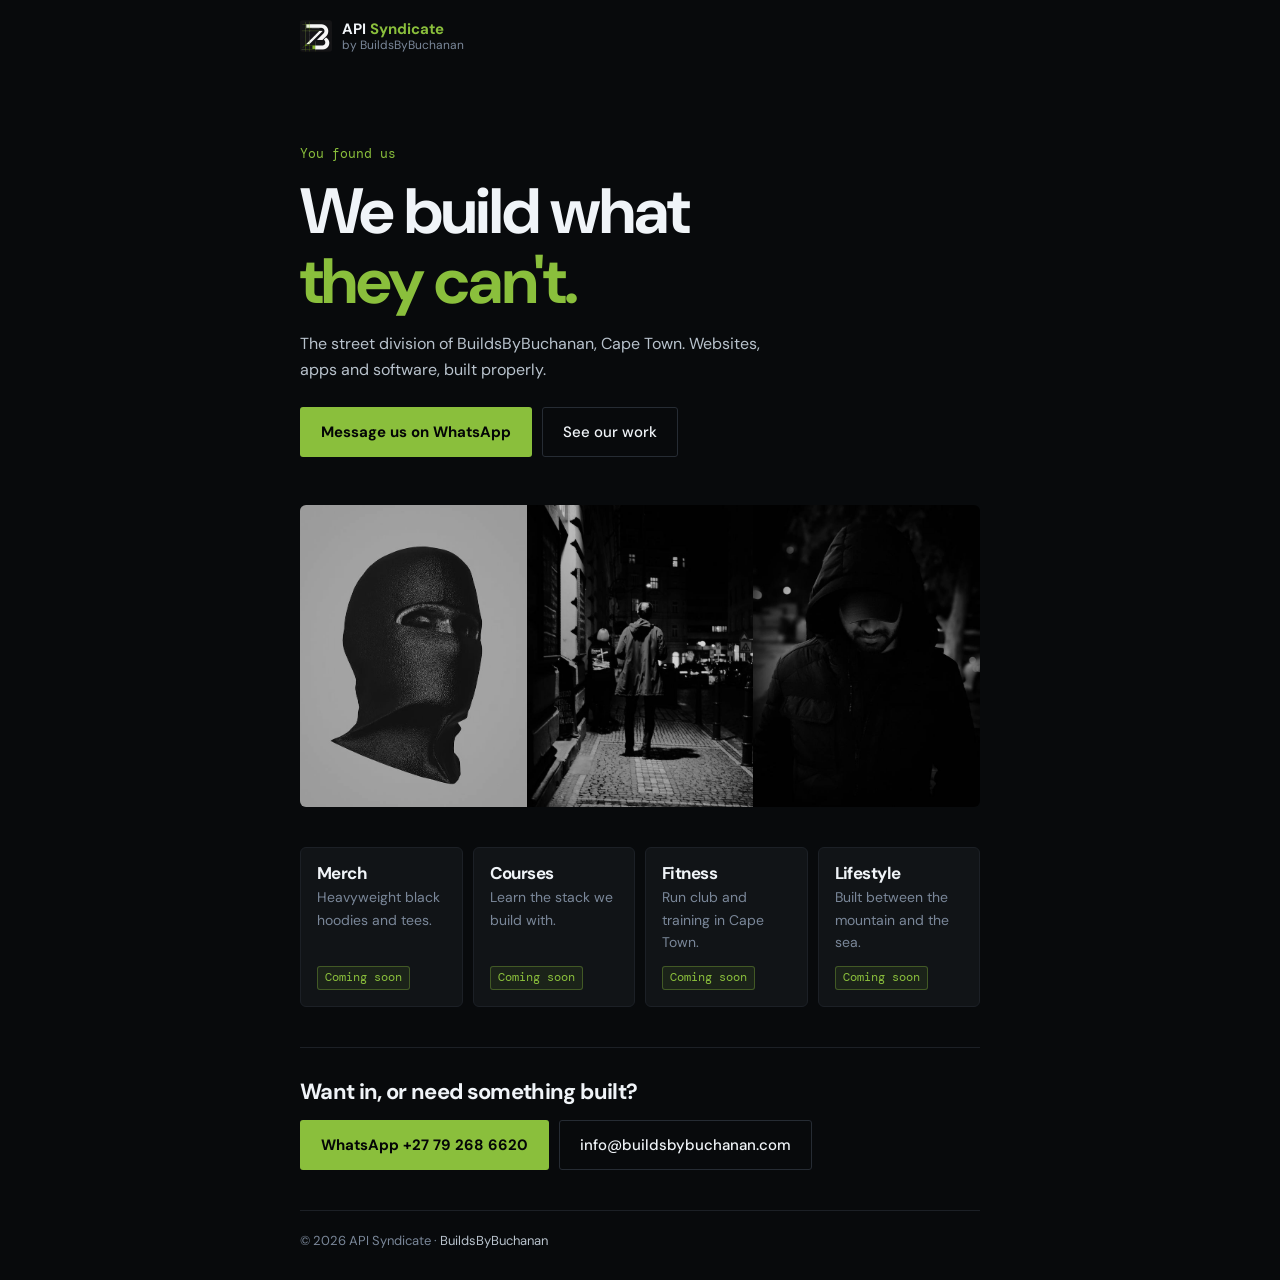
==== commit 6c602524: "Simplify to a single QR landing page: headline, 3 crew photos, coming-soon tiles, WhatsApp/email" ====
--- a/index.html
+++ b/index.html
@@ -3,463 +3,64 @@
 <head>
   <meta charset="UTF-8">
   <meta name="viewport" content="width=device-width, initial-scale=1.0, viewport-fit=cover">
-  <title>API Syndicate | Cape Town | BuildsByBuchanan</title>
-  <meta name="description" content="API Syndicate is the street division of BuildsByBuchanan in Cape Town: streetwear, software engineering courses, training programs and custom software.">
+  <title>API Syndicate | BuildsByBuchanan</title>
+  <meta name="description" content="API Syndicate, the street division of BuildsByBuchanan in Cape Town.">
   <meta name="theme-color" content="#080A0C">
   <meta property="og:title" content="API Syndicate by BuildsByBuchanan">
-  <meta property="og:description" content="Streetwear, engineering courses, training and software. Cape Town.">
+  <meta property="og:description" content="You found us. We build what they can't.">
   <meta property="og:image" content="img/mob2.jpg">
   <link rel="icon" type="image/png" href="assets/bbb-mark.png">
   <link rel="preconnect" href="https://fonts.googleapis.com">
   <link rel="preconnect" href="https://fonts.gstatic.com" crossorigin>
-  <link href="https://fonts.googleapis.com/css2?family=DM+Sans:ital,opsz,wght@0,9..40,300;0,9..40,400;0,9..40,500;0,9..40,600;0,9..40,700;1,9..40,400&family=DM+Mono:wght@400;500&display=swap" rel="stylesheet">
+  <link href="https://fonts.googleapis.com/css2?family=DM+Sans:opsz,wght@9..40,400;9..40,500;9..40,700&family=DM+Mono:wght@400&display=swap" rel="stylesheet">
   <link rel="stylesheet" href="style.css">
 </head>
 <body>
 
-  <svg width="0" height="0" style="position:absolute" aria-hidden="true">
-    <symbol id="i-cart" viewBox="0 0 24 24"><path d="M3 4h2l2.4 11.2a1 1 0 0 0 1 .8h8.9a1 1 0 0 0 1-.8L20 8H6.2"/><circle cx="9.5" cy="19.5" r="1.3"/><circle cx="17" cy="19.5" r="1.3"/></symbol>
-    <symbol id="i-users" viewBox="0 0 24 24"><circle cx="9" cy="8" r="3.2"/><path d="M3 19.5c0-3.3 2.7-5.5 6-5.5s6 2.2 6 5.5"/><path d="M15.5 4.9a3.2 3.2 0 0 1 0 6.2M17.5 14.3c2.1.6 3.5 2.4 3.5 5.2"/></symbol>
-    <symbol id="i-shirt" viewBox="0 0 24 24"><path d="M8 3.5 3.5 6.5l2 4 2-1V20.5h9V9.5l2 1 2-4L16 3.5c-.8 1.5-2.2 2.3-4 2.3S8.8 5 8 3.5Z"/></symbol>
-    <symbol id="i-code" viewBox="0 0 24 24"><path d="m8.5 7.5-5 4.5 5 4.5M15.5 7.5l5 4.5-5 4.5M13.5 5l-3 14"/></symbol>
-    <symbol id="i-pulse" viewBox="0 0 24 24"><path d="M3 12h4l2.5-6 5 12 2.5-6h4"/></symbol>
-    <symbol id="i-moon" viewBox="0 0 24 24"><path d="M20 14.5A8 8 0 0 1 9.5 4a8 8 0 1 0 10.5 10.5Z"/></symbol>
-    <symbol id="i-send" viewBox="0 0 24 24"><path d="M21 3 10 14M21 3l-7 18-4-7-7-4 18-7Z"/></symbol>
-    <symbol id="i-ext" viewBox="0 0 24 24"><path d="M14 4h6v6M20 4l-9 9M18 14v5a1 1 0 0 1-1 1H5a1 1 0 0 1-1-1V7a1 1 0 0 1 1-1h5"/></symbol>
-    <symbol id="i-close" viewBox="0 0 24 24"><path d="M6 6l12 12M18 6 6 18"/></symbol>
-    <symbol id="i-cal" viewBox="0 0 24 24"><rect x="3.5" y="5" width="17" height="15" rx="1.5"/><path d="M3.5 10h17M8 3v4M16 3v4"/></symbol>
-    <symbol id="i-pin" viewBox="0 0 24 24"><path d="M12 21s-6.5-5.6-6.5-11A6.5 6.5 0 0 1 18.5 10c0 5.4-6.5 11-6.5 11Z"/><circle cx="12" cy="10" r="2.3"/></symbol>
-    <symbol id="i-clock" viewBox="0 0 24 24"><circle cx="12" cy="12" r="8.5"/><path d="M12 7.5V12l3 2"/></symbol>
-    <symbol id="i-wa" viewBox="0 0 24 24"><path d="M4 20l1.2-3.8A8 8 0 1 1 8 19Z"/><path d="M9 8.5c0 3.5 2.5 6.5 6.5 6.5l1-1.6-2-1-1 .9c-1.2-.5-2.3-1.6-2.8-2.8l.9-1-1-2Z"/></symbol>
-    <symbol id="i-mail" viewBox="0 0 24 24"><rect x="3" y="5.5" width="18" height="13" rx="1.5"/><path d="m3.5 6.5 8.5 6.5 8.5-6.5"/></symbol>
-  </svg>
-
-  <div class="overlay-backdrop" id="backdrop"></div>
-
-  <!-- Header -->
-  <header class="site-header" id="top">
-    <div class="nav-container">
-      <a href="#top" class="brand" aria-label="API Syndicate home">
-        <img src="assets/bbb-mark.png" alt="" width="30" height="30" class="brand-mark">
-        <span class="brand-text">
-          <span class="brand-name">API <em>Syndicate</em></span>
-          <span class="brand-sub">by BuildsByBuchanan</span>
-        </span>
-      </a>
-
-      <nav class="main-nav" aria-label="Sections">
-        <a href="#mob">The Mob</a>
-        <a href="#merch">Merch</a>
-        <a href="#academy">Academy</a>
-        <a href="#fitness">Fitness</a>
-        <a href="#lifestyle">Lifestyle</a>
-      </nav>
-
-      <div class="nav-actions">
-        <a href="#access" class="btn btn-primary btn-sm nav-cta">Start a project</a>
-        <button class="cart-btn" id="cartBtn" aria-label="Open cart">
-          <svg class="ico"><use href="#i-cart"/></svg>
-          <span class="cart-count" id="cartCount">0</span>
-        </button>
-      </div>
-    </div>
+  <header class="top">
+    <a href="https://buildsbybuchanan.com" class="brand" target="_blank" rel="noopener">
+      <img src="assets/bbb-mark.png" alt="" width="32" height="32">
+      <span><b>API <em>Syndicate</em></b><small>by BuildsByBuchanan</small></span>
+    </a>
   </header>
 
-  <!-- HERO -->
-  <section class="hero">
-    <div class="hero-media" aria-hidden="true">
-      <div class="tile t1"><img src="img/sm/mob2.jpg" srcset="img/sm/mob2.jpg 640w, img/mob2.jpg 1400w" sizes="(min-width: 960px) 40vw, 100vw" alt="" fetchpriority="high" decoding="async"></div>
-      <div class="tile t2"><img src="img/sm/night2.jpg" srcset="img/sm/night2.jpg 640w, img/night2.jpg 1400w" sizes="(min-width: 960px) 30vw, 50vw" alt="" decoding="async"></div>
-      <div class="tile t3"><img src="img/sm/hood4.jpg" srcset="img/sm/hood4.jpg 640w, img/hood4.jpg 1400w" sizes="30vw" alt="" decoding="async"></div>
-      <div class="tile t4"><img src="img/sm/mob1.jpg" srcset="img/sm/mob1.jpg 640w, img/mob1.jpg 1400w" sizes="(min-width: 960px) 30vw, 50vw" alt="" decoding="async"></div>
-      <div class="tile t5"><img src="img/sm/night4.jpg" srcset="img/sm/night4.jpg 640w, img/night4.jpg 1400w" sizes="30vw" alt="" decoding="async"></div>
-    </div>
-    <div class="hero-shade"></div>
-
-    <div class="hero-inner container">
-      <div class="hero-copy">
-        <span class="eyebrow">Cape Town · Street division of BuildsByBuchanan</span>
-        <h1 class="hero-title">We build what<br><em>they can't.</em></h1>
-        <p class="hero-description">
-          Streetwear, engineering courses, training and custom software. We show up on the street, show the work, and leave.
-        </p>
-        <div class="btn-row">
-          <a href="#merch" class="btn btn-primary btn-lg">Shop merch</a>
-          <a href="#access" class="btn btn-ghost btn-lg">Start a project</a>
-        </div>
-      </div>
-
-      <aside class="panel drop-card" aria-labelledby="dropTitle">
-        <div class="panel-header">
-          <div>
-            <h2 class="panel-title" id="dropTitle">Next drop</h2>
-            <p class="panel-desc">Pop-up showcase in Cape Town</p>
-          </div>
-          <span class="status status-ok"><i></i>Confirmed</span>
-        </div>
-        <dl class="kv">
-          <div><dt><svg class="ico"><use href="#i-cal"/></svg>Date</dt><dd id="dropDate">—</dd></div>
-          <div><dt><svg class="ico"><use href="#i-pin"/></svg>Location</dt><dd>Cape Town CBD. Exact spot shared 1 hour before</dd></div>
-          <div><dt><svg class="ico"><use href="#i-clock"/></svg>Starts in</dt><dd class="mono" id="dropIn">—</dd></div>
-        </dl>
-        <a class="btn btn-secondary btn-block" href="https://wa.me/27792686620?text=Notify%20me%20about%20the%20next%20API%20Syndicate%20drop" target="_blank" rel="noopener">
-          <svg class="ico"><use href="#i-wa"/></svg>Get notified on WhatsApp
-        </a>
-      </aside>
-    </div>
-  </section>
-
   <main>
-
-    <!-- THE MOB -->
-    <section class="section" id="mob">
-      <div class="container">
-        <header class="section-header reveal">
-          <div>
-            <span class="eyebrow">01 · The Mob</span>
-            <h2 class="section-title">Show up. Show the work. Leave.</h2>
-          </div>
-          <p class="section-lede">Four to eight of us, one location, ten minutes. Live demos on screens, cards handed out, then we're gone. The footage does the rest.</p>
-        </header>
-
-        <div class="mob-grid" id="mobWall"></div>
-
-        <div class="panel steps-panel reveal">
-          <div class="panel-header">
-            <div>
-              <h3 class="panel-title">How a drop works</h3>
-              <p class="panel-desc">Every drop runs to the same plan.</p>
-            </div>
-          </div>
-          <ol class="steps">
-            <li><span class="step-n">1</span><div><h4>Scout</h4><p>A busy spot where founders and creatives pass: Bree St, Kloof St, the Waterfront.</p></div></li>
-            <li><span class="step-n">2</span><div><h4>Arrive</h4><p>The crew arrives from different directions and sets up screens and lights within a minute.</p></div></li>
-            <li><span class="step-n">3</span><div><h4>Showcase</h4><p>Live websites, 3D web builds and dashboards on screen, with a QR code to the portfolio.</p></div></li>
-            <li><span class="step-n">4</span><div><h4>Hand out</h4><p>Matte black NFC cards go to anyone who stops to watch, film or ask.</p></div></li>
-            <li><span class="step-n">5</span><div><h4>Leave</h4><p>Screens off together, the crew splits up and walks off in different directions.</p></div></li>
-          </ol>
-        </div>
+    <section class="hero">
+      <span class="eyebrow">You found us</span>
+      <h1>We build what<br><em>they can't.</em></h1>
+      <p>The street division of BuildsByBuchanan, Cape Town. Websites, apps and software, built properly.</p>
+      <div class="actions">
+        <a class="btn btn-primary" href="https://wa.me/27792686620?text=Hi%2C%20I%20found%20API%20Syndicate" target="_blank" rel="noopener">Message us on WhatsApp</a>
+        <a class="btn btn-ghost" href="https://buildsbybuchanan.com" target="_blank" rel="noopener">See our work</a>
       </div>
     </section>
 
-    <!-- Split banner -->
-    <section class="split reveal">
-      <div class="split-media"><img class="bg" src="img/sm/night6.jpg" srcset="img/sm/night6.jpg 640w, img/night6.jpg 1400w" sizes="(min-width: 960px) 55vw, 100vw" alt="" loading="lazy" decoding="async"></div>
-      <div class="split-copy">
-        <span class="eyebrow">Found us on the street?</span>
-        <h2>Every card and every hoodie tag leads here.</h2>
-        <p>Websites, custom software, automation and 3D web, engineered by BuildsByBuchanan.</p>
-        <div class="btn-row">
-          <a href="#access" class="btn btn-primary">Start a project</a>
-          <a href="https://buildsbybuchanan.com" target="_blank" rel="noopener" class="btn btn-ghost">View portfolio <svg class="ico"><use href="#i-ext"/></svg></a>
-        </div>
+    <section class="photos" aria-label="The crew">
+      <img src="img/sm/mob2.jpg" srcset="img/sm/mob2.jpg 640w, img/mob2.jpg 1400w" sizes="(min-width: 720px) 240px, 33vw" alt="Crew member in a black balaclava">
+      <img src="img/sm/night4.jpg" srcset="img/sm/night4.jpg 640w, img/night4.jpg 1400w" sizes="(min-width: 720px) 240px, 33vw" alt="Crew member walking a city street at night">
+      <img src="img/sm/hood5.jpg" srcset="img/sm/hood5.jpg 640w, img/hood5.jpg 1400w" sizes="(min-width: 720px) 240px, 33vw" alt="Crew member in a black hoodie">
+    </section>
+
+    <section class="tiles" aria-label="What we do">
+      <div class="tile"><h2>Merch</h2><p>Heavyweight black hoodies and tees.</p><span class="soon">Coming soon</span></div>
+      <div class="tile"><h2>Courses</h2><p>Learn the stack we build with.</p><span class="soon">Coming soon</span></div>
+      <div class="tile"><h2>Fitness</h2><p>Run club and training in Cape Town.</p><span class="soon">Coming soon</span></div>
+      <div class="tile"><h2>Lifestyle</h2><p>Built between the mountain and the sea.</p><span class="soon">Coming soon</span></div>
+    </section>
+
+    <section class="contact">
+      <h2>Want in, or need something built?</h2>
+      <div class="actions">
+        <a class="btn btn-primary" href="https://wa.me/27792686620" target="_blank" rel="noopener">WhatsApp +27 79 268 6620</a>
+        <a class="btn btn-ghost" href="mailto:info@buildsbybuchanan.com">info@buildsbybuchanan.com</a>
       </div>
     </section>
-
-    <!-- MERCH -->
-    <section class="section" id="merch">
-      <div class="container">
-        <header class="section-header reveal">
-          <div>
-            <span class="eyebrow">02 · Merch</span>
-            <h2 class="section-title">Heavyweight. All black.</h2>
-          </div>
-          <p class="section-lede">Made locally in Cape Town and shipped nationwide. Free Cape Town delivery on orders over R 1,500.</p>
-        </header>
-
-        <div class="segmented" id="merchFilters" role="tablist" aria-label="Filter merch">
-          <button class="seg active" data-filter="all" role="tab" aria-selected="true">All</button>
-          <button class="seg" data-filter="hoodies" role="tab" aria-selected="false">Hoodies</button>
-          <button class="seg" data-filter="tees" role="tab" aria-selected="false">Tees</button>
-          <button class="seg" data-filter="headwear" role="tab" aria-selected="false">Headwear</button>
-          <button class="seg" data-filter="kit" role="tab" aria-selected="false">Kit</button>
-        </div>
-
-        <div class="product-grid rail" id="productGrid"></div>
-        <div class="rail-hint"><span>Swipe for more</span><span class="rail-dots" data-for="productGrid"></span></div>
-      </div>
-    </section>
-
-    <!-- ACADEMY -->
-    <section class="section section-alt" id="academy">
-      <div class="container">
-        <header class="section-header reveal">
-          <div>
-            <span class="eyebrow">03 · Academy</span>
-            <h2 class="section-title">Learn the stack we ship.</h2>
-          </div>
-          <p class="section-lede">The same tools BuildsByBuchanan uses on client work. You build real projects, deploy them, and leave with a portfolio.</p>
-        </header>
-
-        <article class="panel course-feature reveal">
-          <div class="course-feature-media">
-            <img class="bg" src="img/sm/code5.jpg" srcset="img/sm/code5.jpg 640w, img/code5.jpg 1400w" sizes="(min-width: 960px) 45vw, 100vw" alt="" loading="lazy" decoding="async">
-            <span class="badge badge-accent">Flagship</span>
-          </div>
-          <div class="course-feature-body">
-            <h3 class="course-title">Full-Stack Web Architecture &amp; Automation</h3>
-            <p class="course-desc">Everything from frontend to cloud: fast frontends, custom APIs, databases, auth, payments, bots and deployment. You finish with a live product and a portfolio you can show clients.</p>
-            <ul class="check-list">
-              <li>Modern frontend frameworks and 3D WebGL</li>
-              <li>Backend API architecture and databases</li>
-              <li>Automation workflows and cloud deployment</li>
-              <li>Freelance pricing, quoting and finding clients</li>
-              <li>Access to the private South African developer community</li>
-            </ul>
-            <dl class="kv kv-inline">
-              <div><dt>Duration</dt><dd>12 weeks</dd></div>
-              <div><dt>Format</dt><dd>Live + on-demand</dd></div>
-              <div><dt>Outcome</dt><dd>Certificate</dd></div>
-            </dl>
-            <div class="card-footer">
-              <span class="price">R 5,499.00</span>
-              <button class="btn btn-primary add-btn" data-id="course-fullstack">Enrol now</button>
-            </div>
-          </div>
-        </article>
-
-        <div class="course-grid rail" id="courseGrid"></div>
-        <div class="rail-hint"><span>Swipe for more</span><span class="rail-dots" data-for="courseGrid"></span></div>
-      </div>
-    </section>
-
-    <!-- FITNESS -->
-    <section class="section" id="fitness">
-      <div class="fitness-banner reveal">
-        <img class="bg" src="img/sm/gym12.jpg" srcset="img/sm/gym12.jpg 640w, img/gym12.jpg 1400w" sizes="100vw" alt="" loading="lazy" decoding="async">
-        <div class="container">
-          <span class="eyebrow">04 · Fitness</span>
-          <h2 class="section-title">Sharp mind. <em>Strong body.</em></h2>
-          <p class="section-lede">Long days at a screen take a toll. We train the way we work: consistently, with a plan, and together.</p>
-        </div>
-      </div>
-
-      <div class="container">
-        <div class="program-grid rail" id="programGrid"></div>
-        <div class="rail-hint"><span>Swipe for more</span><span class="rail-dots" data-for="programGrid"></span></div>
-
-        <div class="panel table-panel reveal">
-          <div class="panel-header">
-            <div>
-              <h3 class="panel-title">Weekly schedule</h3>
-              <p class="panel-desc">All sessions in Cape Town, times in SAST.</p>
-            </div>
-          </div>
-          <div class="table-wrap">
-            <table class="table">
-              <thead><tr><th>Day</th><th>Session</th><th>Time</th><th>Location</th></tr></thead>
-              <tbody>
-                <tr><td>Mon</td><td>Iron Protocol: push</td><td class="mono">05:30</td><td>CBD</td></tr>
-                <tr><td>Tue</td><td>Strike: bag work</td><td class="mono">18:30</td><td>Woodstock</td></tr>
-                <tr><td>Wed</td><td>Iron Protocol: pull</td><td class="mono">05:30</td><td>CBD</td></tr>
-                <tr class="row-hl"><td>Thu</td><td>Night Run Club, 5K / 10K <span class="badge badge-accent">Free</span></td><td class="mono">19:00</td><td>Sea Point Promenade</td></tr>
-                <tr><td>Sat</td><td>Lion's Head sunrise hike</td><td class="mono">05:00</td><td>Signal Hill Rd</td></tr>
-              </tbody>
-            </table>
-          </div>
-        </div>
-      </div>
-    </section>
-
-    <!-- LIFESTYLE -->
-    <section class="section section-alt" id="lifestyle">
-      <div class="container">
-        <header class="section-header reveal">
-          <div>
-            <span class="eyebrow">05 · Lifestyle</span>
-            <h2 class="section-title">Between the mountain and the sea.</h2>
-          </div>
-          <p class="section-lede">Sunrise hikes, late-night builds, and the Cape Town city lights in between.</p>
-        </header>
-
-        <div class="journal">
-          <article class="j-card j-big reveal">
-            <img class="bg" src="img/sm/cpt3.jpg" srcset="img/sm/cpt3.jpg 640w, img/cpt3.jpg 1800w" sizes="(min-width: 960px) 50vw, 100vw" alt="Cape Town city lights at night" loading="lazy" decoding="async">
-            <div class="j-cap"><span>Journal 01</span><h3>The city after midnight</h3><p>Why our best work in Cape Town happens once the city goes quiet.</p></div>
-          </article>
-          <article class="j-card reveal">
-            <img class="bg" src="img/sm/cpt5.jpg" srcset="img/sm/cpt5.jpg 640w, img/cpt5.jpg 1800w" sizes="(min-width: 960px) 25vw, 50vw" alt="Lion's Head at sunrise" loading="lazy" decoding="async">
-            <div class="j-cap"><span>Journal 02</span><h3>Lion's Head, 05:00</h3></div>
-          </article>
-          <article class="j-card reveal">
-            <img class="bg" src="img/sm/code6.jpg" srcset="img/sm/code6.jpg 640w, img/code6.jpg 1400w" sizes="(min-width: 960px) 25vw, 50vw" alt="Laptop with code at night" loading="lazy" decoding="async">
-            <div class="j-cap"><span>Journal 03</span><h3>The night-shift desk</h3></div>
-          </article>
-          <article class="j-card reveal">
-            <img class="bg" src="img/sm/night1.jpg" srcset="img/sm/night1.jpg 640w, img/night1.jpg 1400w" sizes="(min-width: 960px) 25vw, 50vw" alt="Person in a black jacket in the city" loading="lazy" decoding="async">
-            <div class="j-cap"><span>Journal 04</span><h3>Why we wear black</h3></div>
-          </article>
-          <article class="j-card reveal">
-            <img class="bg" src="img/sm/cpt1.jpg" srcset="img/sm/cpt1.jpg 640w, img/cpt1.jpg 1800w" sizes="(min-width: 960px) 25vw, 50vw" alt="Table Mountain above Cape Town" loading="lazy" decoding="async">
-            <div class="j-cap"><span>Journal 05</span><h3>Built in 021</h3></div>
-          </article>
-        </div>
-
-        <div class="panel code-panel reveal">
-          <div class="panel-header">
-            <div>
-              <h3 class="panel-title">The Code</h3>
-              <p class="panel-desc">Six rules every member lives by.</p>
-            </div>
-          </div>
-          <ol class="rules">
-            <li><b>01</b>Ship before you talk about it.</li>
-            <li><b>02</b>Train your body. Your code gets better too.</li>
-            <li><b>03</b>No loud logos. Let the work speak.</li>
-            <li><b>04</b>Show up together. Leave separately.</li>
-            <li><b>05</b>Build for Cape Town first, then the world.</li>
-            <li><b>06</b>Leave every client better off than you found them.</li>
-          </ol>
-        </div>
-      </div>
-    </section>
-
-    <!-- Join -->
-    <section class="join reveal">
-      <div class="join-media" aria-hidden="true">
-        <img src="img/sm/crew4.jpg" srcset="img/sm/crew4.jpg 640w, img/crew4.jpg 1200w" sizes="(min-width: 640px) 30vw, 100vw" alt="" loading="lazy" decoding="async">
-        <img src="img/sm/crew3.jpg" srcset="img/sm/crew3.jpg 640w, img/crew3.jpg 1200w" sizes="(min-width: 640px) 20vw, 50vw" alt="" loading="lazy" decoding="async">
-        <img src="img/sm/crew1.jpg" srcset="img/sm/crew1.jpg 640w, img/crew1.jpg 1200w" sizes="(min-width: 640px) 20vw, 50vw" alt="" loading="lazy" decoding="async">
-      </div>
-      <div class="join-copy">
-        <span class="eyebrow">Now recruiting</span>
-        <h2>Join the Syndicate.</h2>
-        <p>Developers, designers, videographers, runners and fighters: if you build things, you belong here. Members get first access to every drop, private developer channels and paid client work.</p>
-        <a href="#access" class="btn btn-primary" data-intent="Join the Syndicate">Apply to join</a>
-      </div>
-    </section>
-
-    <!-- CONTACT -->
-    <section class="section" id="access">
-      <div class="container contact">
-        <div class="contact-copy reveal">
-          <span class="eyebrow">06 · Contact</span>
-          <h2 class="section-title">Start a project.</h2>
-          <p class="section-lede">A website, custom software, an app, automation, bulk merch for your team, or a spot on a course. Send us the details and we'll reply within 24 hours.</p>
-
-          <dl class="kv contact-kv">
-            <div><dt><svg class="ico"><use href="#i-mail"/></svg>Email</dt><dd><a href="mailto:info@buildsbybuchanan.com">info@buildsbybuchanan.com</a></dd></div>
-            <div><dt><svg class="ico"><use href="#i-wa"/></svg>WhatsApp</dt><dd><a href="https://wa.me/27792686620" target="_blank" rel="noopener">+27 79 268 6620</a></dd></div>
-            <div><dt><svg class="ico"><use href="#i-ext"/></svg>Website</dt><dd><a href="https://buildsbybuchanan.com" target="_blank" rel="noopener">buildsbybuchanan.com</a></dd></div>
-          </dl>
-        </div>
-
-        <form class="panel form reveal" id="accessForm" novalidate>
-          <div class="panel-header">
-            <div>
-              <h3 class="panel-title">Project details</h3>
-              <p class="panel-desc">Fields marked * are required.</p>
-            </div>
-          </div>
-          <div class="form-body">
-            <div class="field">
-              <label for="fName">Name *</label>
-              <input id="fName" name="name" required autocomplete="name" enterkeyhint="next">
-              <span class="field-error">Enter your name.</span>
-            </div>
-            <div class="field">
-              <label for="fBiz">Business or brand <span class="optional">(optional)</span></label>
-              <input id="fBiz" name="business" autocomplete="organization" enterkeyhint="next">
-            </div>
-            <div class="field">
-              <label for="missionType">What do you need?</label>
-              <select id="missionType" name="type">
-                <option>Website or landing page</option>
-                <option>Custom software or web app</option>
-                <option>Mobile app</option>
-                <option>Automation, bots or APIs</option>
-                <option>Bulk or custom merch</option>
-                <option>Academy course</option>
-                <option>Fitness program</option>
-                <option>Join the Syndicate</option>
-              </select>
-            </div>
-            <div class="field">
-              <label for="fBudget">Budget</label>
-              <select id="fBudget" name="budget">
-                <option>Under R 5,000</option>
-                <option>R 5,000 – R 15,000</option>
-                <option>R 15,000 – R 50,000</option>
-                <option>R 50,000+</option>
-                <option>Not sure yet</option>
-              </select>
-            </div>
-            <div class="field full">
-              <label for="fBrief">Project description *</label>
-              <span class="field-desc">What are you building, and by when?</span>
-              <textarea id="fBrief" name="brief" rows="4" required></textarea>
-              <span class="field-error">Add a short description.</span>
-            </div>
-          </div>
-          <div class="form-footer">
-            <p class="form-note" id="formNote" role="status"></p>
-            <div class="btn-row">
-              <button type="submit" class="btn btn-ghost" data-via="email"><svg class="ico"><use href="#i-mail"/></svg>Send via email</button>
-              <button type="submit" class="btn btn-primary" data-via="whatsapp"><svg class="ico"><use href="#i-wa"/></svg>Send via WhatsApp</button>
-            </div>
-          </div>
-        </form>
-      </div>
-    </section>
-
   </main>
 
-  <!-- Footer -->
-  <footer class="site-footer">
-    <div class="container footer-grid">
-      <div class="footer-brand">
-        <a href="#top" class="brand">
-          <img src="assets/bbb-mark.png" alt="" width="30" height="30" class="brand-mark">
-          <span class="brand-text"><span class="brand-name">API <em>Syndicate</em></span><span class="brand-sub">by BuildsByBuchanan</span></span>
-        </a>
-        <p>The street division of <a href="https://buildsbybuchanan.com" target="_blank" rel="noopener">BuildsByBuchanan</a>, Cape Town, South Africa.</p>
-      </div>
-      <nav class="footer-links" aria-label="Footer">
-        <a href="#mob">The Mob</a><a href="#merch">Merch</a><a href="#academy">Academy</a>
-        <a href="#fitness">Fitness</a><a href="#lifestyle">Lifestyle</a><a href="#access">Contact</a>
-      </nav>
-      <p class="footer-legal">© <span id="year"></span> API Syndicate · BuildsByBuchanan. Photography via <a href="https://unsplash.com" target="_blank" rel="noopener">Unsplash</a>.</p>
-    </div>
+  <footer>
+    © <span id="y">2026</span> API Syndicate · <a href="https://buildsbybuchanan.com" target="_blank" rel="noopener">BuildsByBuchanan</a>
   </footer>
 
-  <!-- Mobile tab bar -->
-  <nav class="tabbar" id="tabbar" aria-label="Sections">
-    <a href="#mob"><svg class="ico"><use href="#i-users"/></svg>Mob</a>
-    <a href="#merch"><svg class="ico"><use href="#i-shirt"/></svg>Merch</a>
-    <a href="#academy"><svg class="ico"><use href="#i-code"/></svg>Learn</a>
-    <a href="#fitness"><svg class="ico"><use href="#i-pulse"/></svg>Fitness</a>
-    <a href="#lifestyle"><svg class="ico"><use href="#i-moon"/></svg>Life</a>
-    <a href="#access"><svg class="ico"><use href="#i-send"/></svg>Contact</a>
-  </nav>
-
-  <!-- Cart -->
-  <aside class="cart-drawer" id="cartDrawer" aria-label="Cart">
-    <div class="cart-header">
-      <h3 class="panel-title">Your cart</h3>
-      <button class="icon-btn" id="closeCart" aria-label="Close cart"><svg class="ico"><use href="#i-close"/></svg></button>
-    </div>
-    <div class="cart-items" id="cartItems"></div>
-    <div class="cart-footer">
-      <div class="cart-total-row"><span>Total</span><span id="cartTotal" class="mono">R 0.00</span></div>
-      <p class="cart-note">Free Cape Town delivery on orders over R 1,500. Nationwide courier R 120.</p>
-      <button class="btn btn-primary btn-block btn-lg" id="checkoutWa"><svg class="ico"><use href="#i-wa"/></svg>Check out via WhatsApp</button>
-      <button class="btn btn-ghost btn-block" id="checkoutMail"><svg class="ico"><use href="#i-mail"/></svg>Check out via email</button>
-    </div>
-  </aside>
-
-  <!-- Lightbox -->
-  <div class="lightbox" id="lightbox" aria-hidden="true">
-    <button class="icon-btn lb-close" id="lbClose" aria-label="Close"><svg class="ico"><use href="#i-close"/></svg></button>
-    <button class="lb-nav prev" id="lbPrev" aria-label="Previous photo">‹</button>
-    <figure>
-      <img id="lbImg" alt="">
-      <figcaption id="lbCap"></figcaption>
-    </figure>
-    <button class="lb-nav next" id="lbNext" aria-label="Next photo">›</button>
-  </div>
-
-  <div class="toast" id="toast" role="status"></div>
-
-  <script src="app.js"></script>
+  <script>document.getElementById('y').textContent = new Date().getFullYear();</script>
 </body>
 </html>
--- a/style.css
+++ b/style.css
@@ -1,549 +1,67 @@
-/* =========================================================
-   API Syndicate — BuildsByBuchanan brand, mobile-first.
-   Tokens mirror buildsbybuchanan.com (DM Sans / DM Mono,
-   #8ABF3C accent, slate surfaces, 3–10px radii).
-   Base = phones. Layers: 640px, 960px, 1200px.
-   ========================================================= */
-
+/* API Syndicate — single QR landing page. BuildsByBuchanan tokens, mobile-first. */
 :root {
-  --bg:            #080A0C;
-  --bg-2:          #0C0E11;
-  --surface:       #111417;
-  --surface-2:     #181B1F;
-  --surface-3:     #1F2328;
-  --border:        #1C2026;
+  --bg: #080A0C;
+  --surface: #111417;
+  --border: #1C2026;
   --border-strong: #262C34;
-  --text:          #B8C2CC;
-  --text-strong:   #F0F4F8;
-  --text-muted:    #7A8799;
-  --text-dim:      #4A5568;
-  --link:          #5BB8D4;
-  --link-hover:    #7ECFE6;
-  --accent:        #8ABF3C;
-  --accent-hover:  #9ED04A;
-  --accent-active: #73A82E;
-  --accent-soft:   rgba(138,191,60,.09);
-  --accent-border: rgba(138,191,60,.35);
-  --on-accent:     #040506;
-  --success:       #27A96A;
-  --warning:       #D4963A;
-  --error:         #DC4B35;
-  --radius:    3px;
+  --text: #B8C2CC;
+  --text-strong: #F0F4F8;
+  --text-muted: #7A8799;
+  --accent: #8ABF3C;
+  --accent-hover: #9ED04A;
+  --on-accent: #040506;
+  --radius: 3px;
   --radius-md: 6px;
-  --radius-lg: 10px;
-  --font: "DM Sans", -apple-system, BlinkMacSystemFont, "Segoe UI", sans-serif;
-  --font-mono: "DM Mono", "SF Mono", Consolas, monospace;
-  --shadow: 0 4px 12px rgba(0,0,0,.7), 0 2px 4px rgba(0,0,0,.5);
-  --shadow-lg: 0 12px 40px rgba(0,0,0,.8), 0 4px 12px rgba(0,0,0,.6);
-  --ease: cubic-bezier(.22,.61,.36,1);
-
-  --gutter: 16px;
-  --header-h: 56px;
-  --tabbar-h: 60px;
-  --safe-b: env(safe-area-inset-bottom, 0px);
-  --tap: 44px;
 }
 
 * { box-sizing: border-box; margin: 0; padding: 0; }
-html { scroll-behavior: smooth; scroll-padding-top: calc(var(--header-h) + 16px); -webkit-text-size-adjust: 100%; }
 body {
   background: var(--bg); color: var(--text);
-  font-family: var(--font); font-size: 15px; line-height: 1.6;
-  overflow-x: hidden; -webkit-font-smoothing: antialiased; -webkit-tap-highlight-color: transparent;
-  padding-bottom: calc(var(--tabbar-h) + var(--safe-b));
+  font-family: "DM Sans", -apple-system, "Segoe UI", sans-serif; font-size: 16px; line-height: 1.6;
+  -webkit-font-smoothing: antialiased;
+  max-width: 720px; margin: 0 auto; padding: 0 20px env(safe-area-inset-bottom);
 }
-body.locked { overflow: hidden; }
-img { display: block; max-width: 100%; }
-a { color: var(--link); text-decoration: none; }
-a:hover { color: var(--link-hover); }
-button { font: inherit; color: inherit; touch-action: manipulation; }
-h1, h2, h3, h4 { color: var(--text-strong); font-weight: 700; letter-spacing: -.02em; line-height: 1.15; }
+a { color: inherit; text-decoration: none; }
 em { font-style: normal; color: var(--accent); }
-::selection { background: var(--accent); color: var(--on-accent); }
-:focus-visible { outline: 2px solid var(--accent); outline-offset: 2px; border-radius: var(--radius); }
+h1, h2 { color: var(--text-strong); letter-spacing: -.03em; line-height: 1.1; }
 
-.mono { font-family: var(--font-mono); }
-.container { max-width: 1280px; margin: 0 auto; padding: 0 var(--gutter); }
-.ico { width: 18px; height: 18px; fill: none; stroke: currentColor; stroke-width: 1.75; stroke-linecap: round; stroke-linejoin: round; flex-shrink: 0; }
-.bg { position: absolute; inset: 0; width: 100%; height: 100%; object-fit: cover; }
+.top { padding: 20px 0; }
+.brand { display: inline-flex; align-items: center; gap: 10px; }
+.brand img { border-radius: var(--radius); }
+.brand span { display: flex; flex-direction: column; line-height: 1.2; }
+.brand b { color: var(--text-strong); font-size: 15px; }
+.brand small { color: var(--text-muted); font-size: 12px; }
 
-/* ---------------- Primitives ---------------- */
-.eyebrow { display: inline-flex; align-items: center; gap: 8px; font-family: var(--font-mono); font-size: 12px; color: var(--accent); letter-spacing: .02em; margin-bottom: 10px; }
-.eyebrow::before { content: ""; width: 6px; height: 6px; background: var(--accent); border-radius: 1px; }
+.hero { padding: 36px 0 32px; }
+.eyebrow { display: block; font-family: "DM Mono", monospace; font-size: 13px; color: var(--accent); margin-bottom: 12px; }
+.hero h1 { font-size: clamp(2.5rem, 12vw, 4rem); margin-bottom: 14px; }
+.hero p { max-width: 460px; margin-bottom: 24px; }
 
-.btn {
-  display: inline-flex; align-items: center; justify-content: center; gap: 8px;
-  min-height: var(--tap); padding: 0 18px; border-radius: var(--radius);
-  font-size: 14px; font-weight: 700; letter-spacing: -.01em; white-space: nowrap; cursor: pointer;
-  border: 1px solid transparent; text-decoration: none;
-  transition: background .15s, border-color .15s, color .15s, transform .1s, box-shadow .15s;
+.actions { display: grid; gap: 10px; }
+.btn { display: flex; align-items: center; justify-content: center; min-height: 50px; padding: 0 20px; border-radius: var(--radius); font-size: 15px; font-weight: 700; border: 1px solid transparent; transition: background .15s, border-color .15s; }
+.btn-primary { background: var(--accent); color: var(--on-accent); }
+.btn-primary:hover { background: var(--accent-hover); }
+.btn-ghost { border-color: var(--border-strong); color: var(--text-strong); font-weight: 500; }
+.btn-ghost:hover { border-color: var(--text-muted); }
+
+.photos { display: grid; grid-template-columns: repeat(3, 1fr); gap: 0; margin: 0 -20px 32px; }
+.photos img { width: 100%; aspect-ratio: 3 / 4; object-fit: cover; filter: grayscale(100%) brightness(.85); }
+
+.tiles { display: grid; grid-template-columns: 1fr 1fr; gap: 10px; margin-bottom: 40px; }
+.tile { background: var(--surface); border: 1px solid var(--border); border-radius: var(--radius-md); padding: 16px; display: flex; flex-direction: column; gap: 4px; }
+.tile h2 { font-size: 17px; }
+.tile p { font-size: 14px; color: var(--text-muted); flex-grow: 1; }
+.soon { align-self: flex-start; margin-top: 8px; font-family: "DM Mono", monospace; font-size: 11.5px; color: var(--accent); border: 1px solid rgba(138,191,60,.35); background: rgba(138,191,60,.09); border-radius: var(--radius); padding: 2px 7px; }
+
+.contact { border-top: 1px solid var(--border); padding: 32px 0 40px; }
+.contact h2 { font-size: 22px; margin-bottom: 16px; }
+
+footer { border-top: 1px solid var(--border); padding: 20px 0 28px; font-size: 13px; color: var(--text-muted); }
+footer a { color: var(--text); }
+
+@media (min-width: 720px) {
+  .hero { padding: 64px 0 48px; }
+  .actions { display: flex; flex-wrap: wrap; }
+  .photos { margin: 0 0 40px; border-radius: var(--radius-md); overflow: hidden; }
+  .tiles { grid-template-columns: repeat(4, 1fr); }
 }
-.btn-primary { background: var(--accent); color: var(--on-accent); }
-.btn-primary:hover { color: var(--on-accent); }
-.btn-primary:active { background: var(--accent-active); }
-.btn-secondary { background: var(--surface-2); color: var(--accent); border-color: var(--accent-border); }
-.btn-secondary:hover { color: var(--accent); }
-.btn-ghost { background: transparent; color: var(--text-strong); border-color: var(--border-strong); font-weight: 500; }
-.btn-ghost:hover { color: var(--text-strong); }
-.btn-sm { min-height: 34px; padding: 0 14px; font-size: 13px; }
-.btn-lg { min-height: 48px; padding: 0 22px; font-size: 15px; }
-.btn-block { width: 100%; }
-.btn-row { display: flex; flex-wrap: wrap; gap: 10px; }
-
-.icon-btn { display: inline-grid; place-items: center; width: var(--tap); height: var(--tap); background: transparent; border: 1px solid var(--border-strong); border-radius: var(--radius); cursor: pointer; color: var(--text-strong); }
-
-.badge { display: inline-flex; align-items: center; font-size: 11px; font-weight: 600; line-height: 1; padding: 4px 7px; border-radius: var(--radius); background: var(--surface-3); color: var(--text); border: 1px solid var(--border-strong); vertical-align: middle; }
-.badge-accent { background: var(--accent-soft); color: var(--accent); border-color: var(--accent-border); }
-.badge-info { background: rgba(91,184,212,.1); color: var(--link); border-color: rgba(91,184,212,.3); }
-
-.status { display: inline-flex; align-items: center; gap: 6px; font-size: 12.5px; font-weight: 500; color: var(--text); white-space: nowrap; }
-.status i { width: 8px; height: 8px; border-radius: 50%; background: var(--text-muted); }
-.status-ok i { background: var(--success); }
-.status-ok { color: #6fd3a0; }
-.status-warn i { background: var(--warning); }
-.status-warn { color: #e6b36a; }
-.status-info i { background: var(--link); }
-
-/* Panel = Cloudscape-style container */
-.panel { background: var(--surface); border: 1px solid var(--border); border-radius: var(--radius-md); overflow: hidden; }
-.panel-header { display: flex; align-items: flex-start; justify-content: space-between; gap: 12px; padding: 16px; border-bottom: 1px solid var(--border); }
-.panel-title { font-size: 17px; font-weight: 700; }
-.panel-desc { font-size: 13px; color: var(--text-muted); margin-top: 2px; }
-
-/* Key-value pairs */
-.kv { display: grid; gap: 0; }
-.kv > div { display: grid; grid-template-columns: 110px 1fr; gap: 12px; padding: 12px 16px; border-bottom: 1px solid var(--border); font-size: 14px; }
-.kv > div:last-child { border-bottom: 0; }
-.kv dt { display: flex; align-items: center; gap: 8px; color: var(--text-muted); font-size: 13px; }
-.kv dt .ico { width: 16px; height: 16px; }
-.kv dd { color: var(--text-strong); }
-.kv-inline { grid-template-columns: repeat(3, 1fr); border: 1px solid var(--border); border-radius: var(--radius-md); margin-bottom: 18px; }
-.kv-inline > div { grid-template-columns: 1fr; gap: 2px; border-bottom: 0; border-right: 1px solid var(--border); padding: 10px 12px; }
-.kv-inline > div:last-child { border-right: 0; }
-
-/* ---------------- Header ---------------- */
-.site-header {
-  position: sticky; top: 0; z-index: 100; height: var(--header-h);
-  background: rgba(8,10,12,.92); backdrop-filter: blur(12px); -webkit-backdrop-filter: blur(12px);
-  border-bottom: 1px solid var(--border); padding: 0 var(--gutter); display: flex; align-items: center;
-}
-.nav-container { max-width: 1280px; width: 100%; margin: 0 auto; display: flex; align-items: center; gap: 16px; }
-.brand { display: inline-flex; align-items: center; gap: 10px; text-decoration: none; min-width: 0; }
-.brand-mark { width: 30px; height: 30px; border-radius: var(--radius); }
-.brand-text { display: flex; flex-direction: column; line-height: 1.15; }
-.brand-name { color: var(--text-strong); font-weight: 700; font-size: 15px; letter-spacing: -.01em; }
-.brand-sub { color: var(--text-muted); font-size: 11.5px; }
-.main-nav { display: none; }
-.nav-actions { margin-left: auto; display: flex; align-items: center; gap: 8px; }
-.nav-cta { display: none; }
-.cart-btn { position: relative; display: inline-grid; place-items: center; width: var(--tap); height: var(--tap); background: transparent; border: 1px solid var(--border-strong); border-radius: var(--radius); color: var(--text-strong); cursor: pointer; }
-.cart-count { position: absolute; top: -6px; right: -6px; min-width: 18px; height: 18px; padding: 0 5px; border-radius: 9px; background: var(--accent); color: var(--on-accent); font-size: 11px; font-weight: 700; display: grid; place-items: center; }
-.cart-count[data-n="0"] { background: var(--surface-3); color: var(--text-muted); }
-.cart-btn.bump .cart-count { animation: bump .35s var(--ease); }
-@keyframes bump { 50% { transform: scale(1.35); } }
-
-/* ---------------- Tab bar (phones) ---------------- */
-.tabbar {
-  position: fixed; left: 0; right: 0; bottom: 0; z-index: 120;
-  display: grid; grid-template-columns: repeat(6, 1fr);
-  height: calc(var(--tabbar-h) + var(--safe-b)); padding-bottom: var(--safe-b);
-  background: rgba(8,10,12,.96); backdrop-filter: blur(12px); -webkit-backdrop-filter: blur(12px);
-  border-top: 1px solid var(--border);
-}
-.tabbar a { display: flex; flex-direction: column; align-items: center; justify-content: center; gap: 4px; color: var(--text-muted); font-size: 10.5px; font-weight: 500; position: relative; }
-.tabbar a .ico { width: 20px; height: 20px; }
-.tabbar a.active { color: var(--accent); }
-.tabbar a.active::before { content: ""; position: absolute; top: -1px; left: 28%; right: 28%; height: 2px; background: var(--accent); border-radius: 0 0 2px 2px; }
-
-/* ---------------- Hero ---------------- */
-.hero { position: relative; overflow: hidden; border-bottom: 1px solid var(--border); }
-.hero-media { position: relative; height: 46svh; min-height: 280px; display: grid; grid-template-columns: 1.4fr 1fr; grid-template-rows: 1fr 1fr; gap: 2px; background: var(--bg); }
-.tile { position: relative; overflow: hidden; }
-.tile img { width: 100%; height: 100%; object-fit: cover; filter: grayscale(100%) contrast(1.05) brightness(.8); }
-.t1 { grid-row: span 2; }
-.t1 img { object-position: 50% 30%; }
-.t3, .t5 { display: none; }
-.hero-shade { position: absolute; left: 0; right: 0; top: 0; height: 46svh; min-height: 280px; background: linear-gradient(180deg, rgba(8,10,12,0) 40%, var(--bg) 100%); pointer-events: none; }
-.hero-inner { position: relative; z-index: 2; margin-top: -48px; padding-bottom: 32px; display: grid; gap: 24px; }
-.hero-title { font-size: clamp(2.5rem, 11vw, 4.6rem); line-height: 1.02; letter-spacing: -.035em; margin-bottom: 14px; }
-.hero-description { font-size: 16px; color: var(--text); max-width: 520px; margin-bottom: 22px; }
-.hero-copy .btn-row .btn { flex: 1 1 auto; }
-
-.drop-card .kv > div { grid-template-columns: 104px 1fr; }
-.drop-card .btn { margin: 14px 16px 16px; width: calc(100% - 32px); }
-
-/* ---------------- Sections ---------------- */
-.section { padding: 56px 0; }
-.section-alt { background: var(--bg-2); border-top: 1px solid var(--border); border-bottom: 1px solid var(--border); }
-.section-header { display: grid; gap: 10px; margin-bottom: 24px; }
-.section-title { font-size: clamp(1.9rem, 8vw, 3rem); line-height: 1.08; letter-spacing: -.03em; }
-.section-lede { color: var(--text); font-size: 15px; max-width: 560px; }
-
-.reveal { opacity: 0; transform: translateY(14px); transition: opacity .6s var(--ease), transform .6s var(--ease); }
-.reveal.in { opacity: 1; transform: none; }
-
-/* Swipe rails (phones) → grids (desktop) */
-.rail {
-  display: grid; grid-auto-flow: column; grid-auto-columns: 84%; gap: 12px;
-  overflow-x: auto; overscroll-behavior-x: contain; scroll-snap-type: x mandatory; scroll-padding: 0 var(--gutter);
-  margin: 0 calc(-1 * var(--gutter)); padding: 2px var(--gutter) 4px; scrollbar-width: none;
-}
-.rail::-webkit-scrollbar { display: none; }
-.rail > * { scroll-snap-align: start; }
-.rail-hint { display: flex; align-items: center; justify-content: space-between; font-size: 12px; color: var(--text-muted); margin: 12px 0 36px; }
-.rail-dots { display: flex; gap: 5px; }
-.rail-dots i { width: 6px; height: 6px; border-radius: 3px; background: var(--border-strong); transition: width .2s, background .2s; }
-.rail-dots i.on { background: var(--accent); width: 18px; }
-
-/* ---------------- Mob grid ---------------- */
-.mob-grid { display: grid; grid-template-columns: repeat(2, 1fr); gap: 0; margin: 0 calc(-1 * var(--gutter)) 32px; }
-.mob-item { position: relative; aspect-ratio: 4 / 5; overflow: hidden; margin: 0; cursor: zoom-in; background: var(--surface); }
-.mob-item img { width: 100%; height: 100%; object-fit: cover; filter: grayscale(100%) contrast(1.05) brightness(.85); transition: filter .5s var(--ease), transform .7s var(--ease); }
-.mob-item figcaption { position: absolute; left: 0; right: 0; bottom: 0; padding: 24px 12px 10px; background: linear-gradient(transparent, rgba(8,10,12,.85)); color: var(--text-strong); font-size: 13px; font-weight: 600; }
-
-/* Steps */
-.steps { list-style: none; }
-.steps li { display: grid; grid-template-columns: 32px 1fr; gap: 14px; padding: 16px; border-bottom: 1px solid var(--border); }
-.steps li:last-child { border-bottom: 0; }
-.step-n { width: 28px; height: 28px; border-radius: 50%; display: grid; place-items: center; background: var(--accent-soft); color: var(--accent); border: 1px solid var(--accent-border); font-family: var(--font-mono); font-size: 13px; }
-.steps h4 { font-size: 15px; margin-bottom: 2px; }
-.steps p { font-size: 14px; color: var(--text-muted); }
-
-/* Split */
-.split { display: grid; background: var(--surface); border-top: 1px solid var(--border); border-bottom: 1px solid var(--border); }
-.split-media { position: relative; min-height: 240px; overflow: hidden; }
-.split-media .bg { filter: grayscale(35%) brightness(.85); }
-.split-copy { padding: 32px var(--gutter) 40px; display: grid; gap: 12px; align-content: center; }
-.split-copy h2 { font-size: clamp(1.7rem, 7vw, 2.5rem); letter-spacing: -.03em; }
-.split-copy p { max-width: 460px; }
-
-/* Segmented control */
-.segmented {
-  display: flex; gap: 2px; padding: 3px; margin-bottom: 18px; width: max-content; max-width: 100%;
-  background: var(--surface); border: 1px solid var(--border-strong); border-radius: var(--radius-md);
-  overflow-x: auto; scrollbar-width: none;
-}
-.segmented::-webkit-scrollbar { display: none; }
-.seg { flex-shrink: 0; min-height: 38px; padding: 0 14px; border: 0; border-radius: var(--radius); background: transparent; color: var(--text-muted); font-size: 13.5px; font-weight: 500; cursor: pointer; transition: background .15s, color .15s; }
-.seg.active { background: var(--surface-3); color: var(--text-strong); box-shadow: inset 0 -2px 0 var(--accent); }
-
-/* Product card */
-.product-card { background: var(--surface); border: 1px solid var(--border); border-radius: var(--radius-md); overflow: hidden; display: flex; flex-direction: column; min-width: 0; transition: border-color .15s, transform .15s var(--ease), box-shadow .15s; }
-.product-card.hide { display: none; }
-.product-media { position: relative; aspect-ratio: 1 / 1.05; background: var(--bg-2); overflow: hidden; }
-.product-media .main-img { width: 100%; height: 100%; object-fit: cover; transition: opacity .2s, transform .5s var(--ease); }
-.product-media .badge, .course-feature-media .badge, .course-card .media .badge { background-color: rgba(8,10,12,.88); backdrop-filter: blur(4px); -webkit-backdrop-filter: blur(4px); }
-.product-media .badge { position: absolute; top: 10px; left: 10px; }
-.thumbs { display: grid; grid-template-columns: repeat(4, 1fr); gap: 6px; padding: 8px; border-bottom: 1px solid var(--border); }
-.thumb { width: 100%; aspect-ratio: 1; object-fit: cover; border-radius: var(--radius); cursor: pointer; opacity: .6; outline: 1px solid transparent; outline-offset: 1px; transition: opacity .15s, outline-color .15s; }
-.thumb.active { opacity: 1; outline-color: var(--accent); }
-.product-body { padding: 14px 16px 16px; display: flex; flex-direction: column; flex-grow: 1; gap: 10px; }
-.product-top { display: flex; justify-content: space-between; align-items: flex-start; gap: 10px; }
-.product-name { font-size: 16px; font-weight: 700; }
-.product-desc { font-size: 13.5px; color: var(--text-muted); flex-grow: 1; }
-.field-label { font-size: 12.5px; color: var(--text-muted); font-weight: 500; }
-.sizes { display: flex; gap: 6px; flex-wrap: wrap; }
-.size { min-width: var(--tap); min-height: 38px; padding: 0 10px; border-radius: var(--radius); border: 1px solid var(--border-strong); background: var(--bg-2); color: var(--text); font-size: 13px; font-weight: 500; cursor: pointer; transition: all .12s; }
-.size.active { border-color: var(--accent); color: var(--accent); background: var(--accent-soft); }
-.card-footer { display: flex; align-items: center; justify-content: space-between; gap: 10px; padding-top: 12px; border-top: 1px solid var(--border); margin-top: auto; }
-.price { font-family: var(--font-mono); font-size: 16px; font-weight: 500; color: var(--text-strong); white-space: nowrap; }
-
-/* Academy */
-.course-feature { display: grid; margin-bottom: 16px; }
-.course-feature-media { position: relative; min-height: 210px; overflow: hidden; }
-.course-feature-media .badge { position: absolute; top: 12px; left: 12px; }
-.course-feature-body { padding: 20px 16px; display: flex; flex-direction: column; }
-.course-title { font-size: 22px; margin-bottom: 8px; }
-.course-desc { margin-bottom: 16px; }
-.check-list { list-style: none; margin-bottom: 18px; display: grid; gap: 8px; font-size: 14px; }
-.check-list li { display: grid; grid-template-columns: 18px 1fr; gap: 10px; }
-.check-list li::before { content: ""; width: 14px; height: 14px; margin-top: 4px; border-radius: 50%; background: var(--accent-soft) url("data:image/svg+xml,%3Csvg xmlns='http://www.w3.org/2000/svg' viewBox='0 0 24 24' fill='none' stroke='%238ABF3C' stroke-width='3.2' stroke-linecap='round' stroke-linejoin='round'%3E%3Cpath d='m6 12.5 4 4 8-9'/%3E%3C/svg%3E") center / 10px no-repeat; border: 1px solid var(--accent-border); }
-
-.course-card { background: var(--surface); border: 1px solid var(--border); border-radius: var(--radius-md); overflow: hidden; display: flex; flex-direction: column; min-width: 0; transition: border-color .15s, transform .15s var(--ease); }
-.course-card .media { position: relative; aspect-ratio: 16 / 9; overflow: hidden; }
-.course-card .media .badge { position: absolute; top: 10px; left: 10px; }
-.course-card .body { padding: 16px; display: flex; flex-direction: column; gap: 8px; flex-grow: 1; }
-.course-card h3 { font-size: 16.5px; }
-.course-card p { font-size: 13.5px; color: var(--text-muted); flex-grow: 1; }
-.meta-row { display: flex; flex-wrap: wrap; gap: 6px; }
-
-/* Fitness */
-#fitness { padding-top: 0; }
-.fitness-banner { position: relative; overflow: hidden; padding: 150px 0 32px; margin-bottom: 28px; border-bottom: 1px solid var(--border); }
-.fitness-banner .bg { object-position: 65% 25%; filter: grayscale(40%); }
-.fitness-banner::before { content: ""; position: absolute; inset: 0; z-index: 1; background: linear-gradient(180deg, rgba(8,10,12,.1) 0%, rgba(8,10,12,.75) 50%, var(--bg) 100%); }
-.fitness-banner .container { position: relative; z-index: 2; display: grid; gap: 10px; }
-
-.program { position: relative; min-height: 380px; border: 1px solid var(--border); border-radius: var(--radius-md); overflow: hidden; display: flex; flex-direction: column; justify-content: flex-end; background: var(--surface); }
-.program > img { position: absolute; inset: 0; width: 100%; height: 100%; object-fit: cover; filter: grayscale(100%) brightness(.7); transition: filter .5s, transform .7s var(--ease); }
-.program::after { content: ""; position: absolute; inset: 0; background: linear-gradient(transparent 20%, rgba(8,10,12,.96) 78%); }
-.program .content { position: relative; z-index: 2; padding: 16px; display: grid; gap: 8px; }
-.program .content > .badge { justify-self: start; }
-.program h3 { font-size: 19px; }
-.program p { font-size: 13.5px; color: var(--text); }
-.program .card-footer { border-top-color: rgba(255,255,255,.08); }
-
-.table-panel { margin-bottom: 8px; }
-.table-wrap { overflow-x: auto; }
-.table { width: 100%; border-collapse: collapse; font-size: 14px; min-width: 520px; }
-.table th { text-align: left; font-size: 12.5px; font-weight: 600; color: var(--text-muted); padding: 10px 16px; background: var(--bg-2); border-bottom: 1px solid var(--border); }
-.table td { padding: 13px 16px; border-bottom: 1px solid var(--border); color: var(--text-strong); }
-.table tr:last-child td { border-bottom: 0; }
-.table .row-hl td { background: var(--accent-soft); }
-.table .badge { margin-left: 6px; }
-
-/* Lifestyle */
-.journal { display: grid; grid-template-columns: 1fr 1fr; grid-auto-rows: 190px; gap: 8px; margin-bottom: 28px; }
-.j-card { position: relative; overflow: hidden; border-radius: var(--radius-md); border: 1px solid var(--border); display: flex; align-items: flex-end; background: var(--surface); }
-.j-card::before { content: ""; position: absolute; inset: 0; z-index: 1; background: linear-gradient(transparent 35%, rgba(8,10,12,.9)); }
-.j-card .bg { transition: transform .7s var(--ease); }
-.j-big { grid-column: span 2; grid-row: span 2; }
-.j-cap { position: relative; z-index: 2; padding: 12px; }
-.j-cap span { font-family: var(--font-mono); font-size: 11.5px; color: var(--accent); }
-.j-cap h3 { font-size: 15px; margin-top: 2px; }
-.j-big .j-cap { padding: 18px 16px; }
-.j-big .j-cap h3 { font-size: 24px; }
-.j-cap p { font-size: 14px; color: var(--text); margin-top: 4px; max-width: 420px; }
-
-.rules { list-style: none; display: grid; }
-.rules li { display: grid; grid-template-columns: 36px 1fr; gap: 10px; padding: 14px 16px; border-bottom: 1px solid var(--border); color: var(--text-strong); font-size: 15px; font-weight: 500; }
-.rules li:last-child { border-bottom: 0; }
-.rules b { font-family: var(--font-mono); font-weight: 400; color: var(--accent); font-size: 13px; padding-top: 2px; }
-
-/* Join */
-.join { display: grid; background: var(--surface); border-bottom: 1px solid var(--border); }
-.join-media { display: grid; grid-template-columns: 1fr 1fr; grid-template-rows: 200px 150px; gap: 2px; }
-.join-media img { width: 100%; height: 100%; object-fit: cover; filter: grayscale(100%) brightness(.85); }
-.join-media img:first-child { grid-column: span 2; }
-.join-copy { padding: 32px var(--gutter) 40px; display: grid; gap: 12px; align-content: center; justify-items: start; }
-.join-copy h2 { font-size: clamp(1.8rem, 8vw, 2.6rem); letter-spacing: -.03em; }
-
-/* Contact / form */
-.contact { display: grid; gap: 28px; }
-.contact-copy .section-title { margin-bottom: 10px; }
-.contact-copy .section-lede { margin-bottom: 20px; }
-.contact-kv { background: var(--surface); border: 1px solid var(--border); border-radius: var(--radius-md); }
-.contact-kv > div { grid-template-columns: 110px 1fr; align-items: center; }
-.contact-kv dd { word-break: break-word; }
-
-.form-body { padding: 16px; display: grid; gap: 16px; }
-.field { display: grid; gap: 6px; }
-.field label { font-size: 14px; font-weight: 600; color: var(--text-strong); }
-.optional { font-weight: 400; color: var(--text-muted); }
-.field-desc { font-size: 12.5px; color: var(--text-muted); margin-top: -2px; }
-.field input, .field select, .field textarea {
-  width: 100%; min-height: 44px; padding: 10px 12px;
-  font-family: var(--font); font-size: 16px; /* 16px prevents iOS zoom */
-  color: var(--text-strong); background: var(--bg-2);
-  border: 1px solid var(--border-strong); border-radius: var(--radius);
-  outline: none; appearance: none; -webkit-appearance: none; resize: vertical;
-  transition: border-color .15s, box-shadow .15s;
-}
-.field select { background-image: url("data:image/svg+xml,%3Csvg xmlns='http://www.w3.org/2000/svg' viewBox='0 0 24 24' fill='none' stroke='%237A8799' stroke-width='2' stroke-linecap='round'%3E%3Cpath d='m7 10 5 5 5-5'/%3E%3C/svg%3E"); background-repeat: no-repeat; background-position: right 10px center; background-size: 18px; padding-right: 36px; }
-.field input:focus, .field select:focus, .field textarea:focus { border-color: var(--accent); box-shadow: 0 0 0 3px var(--accent-soft); }
-.field-error { display: none; font-size: 12.5px; color: #ef7a66; }
-.field.invalid input, .field.invalid textarea { border-color: var(--error); }
-.field.invalid .field-error { display: block; }
-.form-footer { padding: 14px 16px 16px; border-top: 1px solid var(--border); background: var(--bg-2); display: grid; gap: 10px; }
-.form-footer .btn-row { flex-direction: column-reverse; }
-.form-footer .btn { width: 100%; }
-.form-note { font-size: 13px; color: var(--text-muted); }
-.form-note:empty { display: none; }
-.form-note.ok { color: #6fd3a0; }
-.form-note.err { color: #ef7a66; }
-
-/* Footer */
-.site-footer { border-top: 1px solid var(--border); background: var(--bg); padding: 36px 0 28px; }
-.footer-grid { display: grid; gap: 24px; }
-.footer-brand p { font-size: 13.5px; color: var(--text-muted); margin-top: 12px; max-width: 340px; }
-.footer-links { display: grid; grid-template-columns: repeat(2, 1fr); }
-.footer-links a { min-height: var(--tap); display: flex; align-items: center; color: var(--text); font-size: 14px; border-bottom: 1px solid var(--border); }
-.footer-legal { font-size: 12.5px; color: var(--text-dim); }
-
-/* Cart (bottom sheet on phones) */
-.overlay-backdrop { position: fixed; inset: 0; z-index: 150; background: rgba(0,0,0,.6); opacity: 0; visibility: hidden; transition: opacity .25s, visibility .25s; }
-.overlay-backdrop.visible { opacity: 1; visibility: visible; }
-.cart-drawer {
-  position: fixed; left: 0; right: 0; bottom: 0; z-index: 200; max-height: 88svh;
-  display: flex; flex-direction: column; background: var(--surface);
-  border-top: 1px solid var(--border-strong); border-radius: var(--radius-lg) var(--radius-lg) 0 0; box-shadow: var(--shadow-lg);
-  transform: translateY(100%); transition: transform .3s var(--ease);
-}
-.cart-drawer::before { content: ""; width: 36px; height: 4px; border-radius: 2px; background: var(--border-strong); align-self: center; margin-top: 8px; }
-.cart-drawer.open { transform: none; }
-.cart-header { display: flex; align-items: center; justify-content: space-between; padding: 8px var(--gutter) 12px; border-bottom: 1px solid var(--border); }
-.cart-items { flex-grow: 1; overflow-y: auto; overscroll-behavior: contain; padding: 12px var(--gutter); display: grid; gap: 10px; align-content: start; min-height: 110px; }
-.cart-empty { color: var(--text-muted); font-size: 14px; padding: 18px 0; text-align: center; }
-.cart-item { display: grid; grid-template-columns: 56px 1fr auto; gap: 12px; align-items: center; padding: 10px; background: var(--bg-2); border: 1px solid var(--border); border-radius: var(--radius-md); }
-.cart-item img { width: 56px; height: 56px; object-fit: cover; border-radius: var(--radius); }
-.cart-item-name { color: var(--text-strong); font-size: 14px; font-weight: 600; line-height: 1.3; }
-.cart-item-sub { font-size: 12.5px; color: var(--text-muted); }
-.qty { display: inline-flex; align-items: center; margin-top: 6px; border: 1px solid var(--border-strong); border-radius: var(--radius); }
-.qty button { width: 34px; height: 32px; background: transparent; border: 0; cursor: pointer; font-size: 16px; color: var(--text-strong); }
-.qty span { min-width: 26px; text-align: center; font-family: var(--font-mono); font-size: 13px; }
-.remove-item { background: transparent; border: 0; color: var(--text-muted); font-size: 12.5px; text-decoration: underline; cursor: pointer; align-self: start; min-height: 32px; }
-.cart-footer { padding: 14px var(--gutter) calc(14px + var(--safe-b)); border-top: 1px solid var(--border); display: grid; gap: 10px; }
-.cart-total-row { display: flex; justify-content: space-between; align-items: baseline; color: var(--text-strong); font-weight: 700; font-size: 16px; }
-.cart-note { font-size: 12.5px; color: var(--text-muted); }
-.btn:disabled { opacity: .4; pointer-events: none; }
-
-/* Lightbox */
-.lightbox { position: fixed; inset: 0; z-index: 300; background: rgba(8,10,12,.97); display: flex; align-items: center; justify-content: center; padding: 64px 0 calc(90px + var(--safe-b)); opacity: 0; visibility: hidden; transition: opacity .25s, visibility .25s; touch-action: pan-y; }
-.lightbox.open { opacity: 1; visibility: visible; }
-.lightbox figure { width: 100%; max-width: 1100px; display: grid; justify-items: center; gap: 10px; }
-.lightbox img { max-width: 100%; max-height: calc(100svh - 190px); object-fit: contain; border-radius: var(--radius); }
-.lightbox figcaption { font-size: 13px; color: var(--text-muted); }
-.lb-close { position: absolute; top: 10px; right: 10px; }
-.lb-nav { position: absolute; bottom: calc(20px + var(--safe-b)); width: 52px; height: 44px; font-size: 26px; line-height: 1; background: var(--surface); border: 1px solid var(--border-strong); border-radius: var(--radius); color: var(--text-strong); cursor: pointer; }
-.lb-nav.prev { left: calc(50% - 60px); } .lb-nav.next { right: calc(50% - 60px); }
-
-/* Toast (flashbar) */
-.toast { position: fixed; left: 50%; bottom: calc(var(--tabbar-h) + var(--safe-b) + 12px); z-index: 500; transform: translate(-50%, 16px); display: flex; align-items: center; gap: 10px; width: max-content; max-width: calc(100% - 32px); padding: 11px 14px; background: var(--surface-2); color: var(--text-strong); border: 1px solid var(--border-strong); border-left: 3px solid var(--accent); border-radius: var(--radius-md); box-shadow: var(--shadow); font-size: 14px; opacity: 0; pointer-events: none; transition: opacity .25s, transform .25s var(--ease); }
-.toast.warn { border-left-color: var(--warning); }
-.toast.show { opacity: 1; transform: translate(-50%, 0); }
-
-/* =========================================================
-   ≥ 640px
-   ========================================================= */
-@media (min-width: 640px) {
-  :root { --gutter: 24px; }
-  .hero-media { height: 52svh; }
-  .hero-shade { height: 52svh; }
-  .hero-copy .btn-row .btn { flex: 0 0 auto; }
-  .drop-card { max-width: 460px; }
-  .mob-grid { grid-template-columns: repeat(3, 1fr); margin: 0 0 40px; border-radius: var(--radius-md); overflow: hidden; }
-  .steps { display: grid; grid-template-columns: 1fr 1fr; }
-  .steps li:nth-child(odd) { border-right: 1px solid var(--border); }
-  .steps li:nth-last-child(-n+1) { border-bottom: 0; }
-  .rail, .product-grid.rail, .course-grid.rail, .program-grid.rail { grid-auto-columns: 46%; }
-  .journal { grid-auto-rows: 220px; gap: 10px; }
-  .j-cap h3 { font-size: 17px; }
-  .j-big .j-cap h3 { font-size: 28px; }
-  .rules { grid-template-columns: 1fr 1fr; }
-  .rules li:nth-child(odd) { border-right: 1px solid var(--border); }
-  .rules li:nth-last-child(-n+2) { border-bottom: 0; }
-  .join-media { grid-template-columns: 1.3fr 1fr 1fr; grid-template-rows: 340px; }
-  .join-media img:first-child { grid-column: auto; }
-  .form-body { grid-template-columns: 1fr 1fr; }
-  .field.full { grid-column: 1 / -1; }
-  .form-footer { grid-template-columns: 1fr auto; align-items: center; }
-  .form-footer .btn-row { flex-direction: row; }
-  .form-footer .btn { width: auto; }
-  .footer-links { grid-template-columns: repeat(3, 1fr); }
-  .kv > div { grid-template-columns: 130px 1fr; }
-
-  .cart-drawer { left: auto; top: 0; width: 420px; max-height: none; border-radius: 0; border-top: 0; border-left: 1px solid var(--border-strong); transform: translateX(100%); }
-  .cart-drawer::before { display: none; }
-  .cart-header { padding: 14px var(--gutter); }
-
-  .lightbox { padding: 40px 80px; }
-  .lightbox img { max-height: calc(100svh - 120px); }
-  .lb-nav { top: 50%; bottom: auto; transform: translateY(-50%); width: 44px; height: 56px; }
-  .lb-nav.prev { left: 18px; } .lb-nav.next { right: 18px; }
-}
-
-/* =========================================================
-   ≥ 960px — desktop navigation and grid layouts
-   ========================================================= */
-@media (min-width: 960px) {
-  :root { --header-h: 60px; }
-  body { padding-bottom: 0; font-size: 15.5px; }
-  .tabbar { display: none; }
-  .toast { bottom: 24px; }
-
-  .main-nav { display: flex; align-items: center; gap: 2px; margin-left: 28px; }
-  .main-nav a { color: var(--text-muted); font-size: 13.5px; font-weight: 500; padding: 6px 12px; border-radius: var(--radius); transition: color .15s, background .15s; }
-  .main-nav a:hover { color: var(--text-strong); background: var(--surface-2); }
-  .main-nav a.active { color: var(--text-strong); }
-  .nav-cta { display: inline-flex; }
-  .cart-btn { width: 38px; height: 38px; }
-
-  .hero { min-height: calc(100svh - var(--header-h)); display: flex; align-items: center; }
-  .hero-media { position: absolute; inset: 0 0 0 38%; height: auto; min-height: 0; grid-template-columns: 1.2fr 1fr 1fr; gap: 3px; }
-  .t1 { grid-row: span 2; }
-  .t3, .t5 { display: block; }
-  .hero-shade { inset: 0; height: auto; min-height: 0; background: linear-gradient(90deg, var(--bg) 36%, rgba(8,10,12,.75) 52%, rgba(8,10,12,.25) 100%); }
-  .hero-inner { margin: 0 auto; padding-top: 72px; padding-bottom: 72px; grid-template-columns: minmax(0, 1.2fr) minmax(320px, 400px); align-items: end; gap: 48px; width: 100%; }
-  .hero-title { font-size: clamp(3.6rem, 6vw, 5.4rem); }
-  .hero-description { font-size: 17px; }
-  .drop-card { box-shadow: var(--shadow-lg); background: rgba(17,20,23,.92); backdrop-filter: blur(10px); -webkit-backdrop-filter: blur(10px); }
-
-  .section { padding: 96px 0; }
-  .section-header { grid-template-columns: 1.1fr 1fr; align-items: end; gap: 40px; margin-bottom: 40px; }
-  .section-lede { justify-self: end; font-size: 16px; }
-
-  .mob-grid { margin-bottom: 48px; }
-
-  .steps { grid-template-columns: repeat(5, 1fr); }
-  .steps li { grid-template-columns: 1fr; gap: 12px; padding: 20px; border-bottom: 0; border-right: 1px solid var(--border); }
-  .steps li:nth-child(odd) { border-right: 1px solid var(--border); }
-  .steps li:last-child { border-right: 0; }
-
-  .split { grid-template-columns: 1.15fr 1fr; min-height: 440px; }
-  .split-copy { padding: 56px; }
-
-  .rail, .product-grid.rail, .course-grid.rail, .program-grid.rail { grid-auto-flow: row; grid-auto-columns: auto; overflow: visible; margin: 0; padding: 0; scroll-snap-type: none; gap: 20px; }
-  .rail-hint { display: none; }
-  .product-grid.rail { grid-template-columns: repeat(3, 1fr); margin-bottom: 8px; }
-  .course-grid.rail { grid-template-columns: repeat(3, 1fr); }
-  .program-grid.rail { grid-template-columns: repeat(2, 1fr); margin-bottom: 40px; gap: 16px; }
-
-  .course-feature { grid-template-columns: 1fr 1.1fr; margin-bottom: 20px; }
-  .course-feature-media { min-height: 100%; }
-  .course-feature-body { padding: 32px; }
-  .course-title { font-size: 26px; }
-
-  .fitness-banner { padding: 150px 0 80px; margin-bottom: 48px; }
-  .fitness-banner .bg { object-position: center 30%; }
-  .fitness-banner::before { background: linear-gradient(90deg, var(--bg) 20%, rgba(8,10,12,.6) 60%, rgba(8,10,12,.3)), linear-gradient(0deg, var(--bg), transparent 40%); }
-  .fitness-banner .section-lede { justify-self: start; }
-  .program { min-height: 440px; }
-  .table { min-width: 0; }
-
-  .journal { grid-template-columns: 2fr 1fr 1fr; grid-auto-rows: 250px; gap: 12px; margin-bottom: 40px; }
-  .j-big { grid-column: auto; }
-  .j-big .j-cap h3 { font-size: 32px; }
-
-  .join { grid-template-columns: 1.4fr 1fr; }
-  .join-media { grid-template-rows: 440px; gap: 3px; }
-  .join-copy { padding: 56px; }
-
-  .contact { grid-template-columns: 1fr 1.15fr; gap: 56px; align-items: start; }
-
-  .footer-grid { grid-template-columns: 1.2fr 1.4fr 1fr; align-items: start; gap: 40px; }
-  .footer-links { gap: 6px 16px; }
-  .footer-links a { min-height: 0; border: 0; }
-}
-
-@media (min-width: 1200px) {
-  .product-grid.rail { grid-template-columns: repeat(4, 1fr); }
-  .program-grid.rail { grid-template-columns: repeat(4, 1fr); }
-}
-
-/* Hover only on real pointers */
-@media (hover: hover) and (pointer: fine) {
-  .btn-primary:hover { background: var(--accent-hover); transform: translateY(-1px); box-shadow: 0 4px 16px rgba(138,191,60,.25); }
-  .btn-secondary:hover { background: rgba(138,191,60,.07); }
-  .btn-ghost:hover { background: var(--surface-2); border-color: var(--text-muted); }
-  .icon-btn:hover, .cart-btn:hover { background: var(--surface-2); border-color: var(--text-muted); }
-  .seg:hover { color: var(--text-strong); }
-  .size:hover { border-color: var(--text-muted); }
-  .size.active:hover { border-color: var(--accent); }
-  .thumb:hover { opacity: 1; }
-  .product-card:hover, .course-card:hover { border-color: var(--border-strong); transform: translateY(-2px); box-shadow: var(--shadow); }
-  .product-card:hover .main-img { transform: scale(1.03); }
-  .mob-item:hover img { filter: grayscale(0%) contrast(1) brightness(.95); transform: scale(1.03); }
-  .program:hover > img { filter: grayscale(30%) brightness(.8); transform: scale(1.04); }
-  .j-card:hover .bg { transform: scale(1.04); }
-  .table tbody tr:not(.row-hl):hover td { background: var(--surface-2); }
-  .qty button:hover { background: var(--surface-3); }
-  .remove-item:hover { color: var(--text-strong); }
-  .lb-nav:hover { border-color: var(--text-muted); }
-  .footer-links a:hover { color: var(--text-strong); }
-}
-
-@media (prefers-reduced-motion: reduce) {
-  *, *::before, *::after { animation: none !important; transition: none !important; }
-  html { scroll-behavior: auto; }
-  .reveal { opacity: 1; transform: none; }
-}
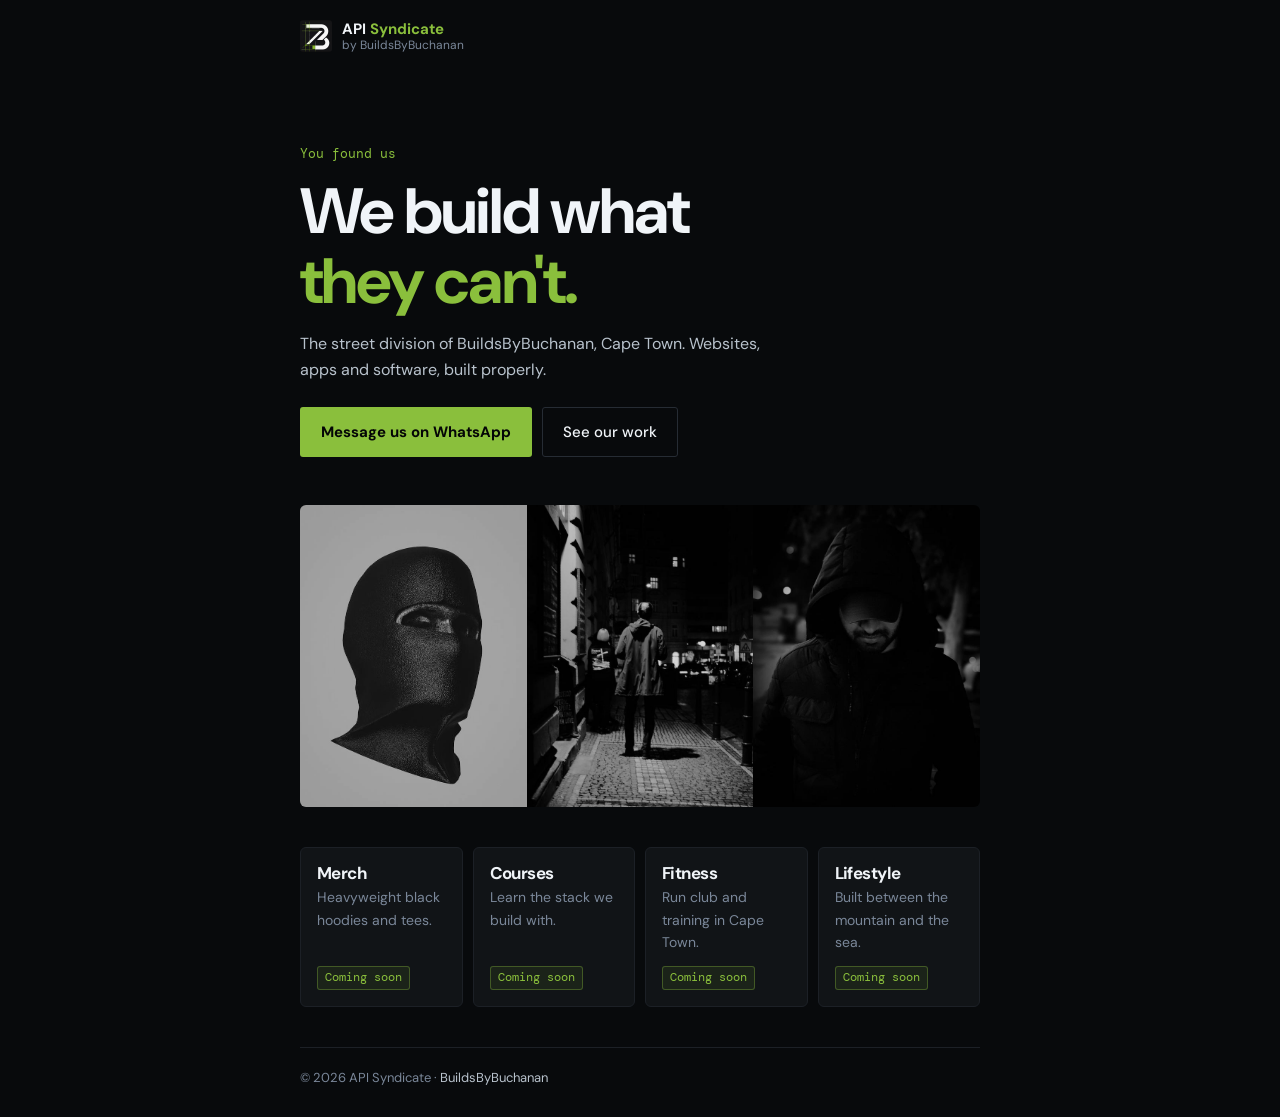
==== commit 3628e831: "Remove bottom contact section and email" ====
--- a/index.html
+++ b/index.html
@@ -47,14 +47,6 @@
       <div class="tile"><h2>Fitness</h2><p>Run club and training in Cape Town.</p><span class="soon">Coming soon</span></div>
       <div class="tile"><h2>Lifestyle</h2><p>Built between the mountain and the sea.</p><span class="soon">Coming soon</span></div>
     </section>
-
-    <section class="contact">
-      <h2>Want in, or need something built?</h2>
-      <div class="actions">
-        <a class="btn btn-primary" href="https://wa.me/27792686620" target="_blank" rel="noopener">WhatsApp +27 79 268 6620</a>
-        <a class="btn btn-ghost" href="mailto:info@buildsbybuchanan.com">info@buildsbybuchanan.com</a>
-      </div>
-    </section>
   </main>
 
   <footer>
--- a/style.css
+++ b/style.css
@@ -53,8 +53,6 @@
 .tile p { font-size: 14px; color: var(--text-muted); flex-grow: 1; }
 .soon { align-self: flex-start; margin-top: 8px; font-family: "DM Mono", monospace; font-size: 11.5px; color: var(--accent); border: 1px solid rgba(138,191,60,.35); background: rgba(138,191,60,.09); border-radius: var(--radius); padding: 2px 7px; }
 
-.contact { border-top: 1px solid var(--border); padding: 32px 0 40px; }
-.contact h2 { font-size: 22px; margin-bottom: 16px; }
 
 footer { border-top: 1px solid var(--border); padding: 20px 0 28px; font-size: 13px; color: var(--text-muted); }
 footer a { color: var(--text); }
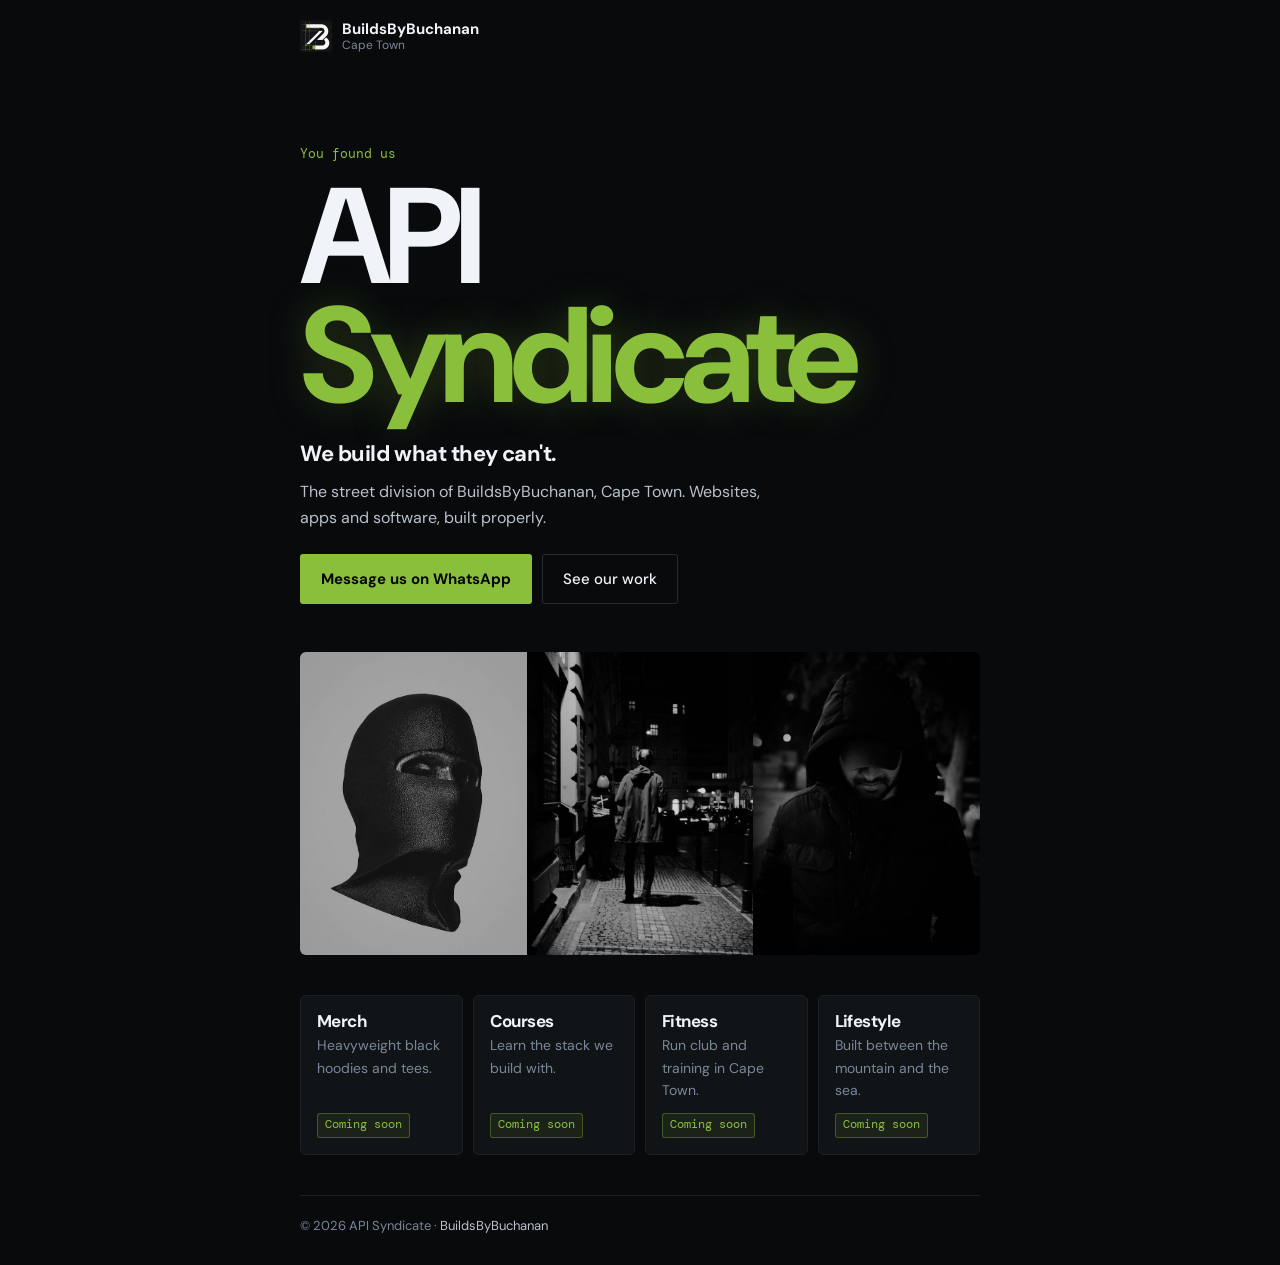
==== commit 5d3d4026: "Make API Syndicate the large hero wordmark" ====
--- a/index.html
+++ b/index.html
@@ -20,14 +20,15 @@
   <header class="top">
     <a href="https://buildsbybuchanan.com" class="brand" target="_blank" rel="noopener">
       <img src="assets/bbb-mark.png" alt="" width="32" height="32">
-      <span><b>API <em>Syndicate</em></b><small>by BuildsByBuchanan</small></span>
+      <span><b>BuildsByBuchanan</b><small>Cape Town</small></span>
     </a>
   </header>
 
   <main>
     <section class="hero">
       <span class="eyebrow">You found us</span>
-      <h1>We build what<br><em>they can't.</em></h1>
+      <h1 class="wordmark">API<br><em>Syndicate</em></h1>
+      <p class="tagline">We build what they can't.</p>
       <p>The street division of BuildsByBuchanan, Cape Town. Websites, apps and software, built properly.</p>
       <div class="actions">
         <a class="btn btn-primary" href="https://wa.me/27792686620?text=Hi%2C%20I%20found%20API%20Syndicate" target="_blank" rel="noopener">Message us on WhatsApp</a>
--- a/style.css
+++ b/style.css
@@ -34,7 +34,9 @@
 
 .hero { padding: 36px 0 32px; }
 .eyebrow { display: block; font-family: "DM Mono", monospace; font-size: 13px; color: var(--accent); margin-bottom: 12px; }
-.hero h1 { font-size: clamp(2.5rem, 12vw, 4rem); margin-bottom: 14px; }
+.wordmark { font-size: clamp(3.4rem, 19vw, 8.5rem); font-weight: 700; line-height: .88; letter-spacing: -.055em; margin-bottom: 20px; }
+.wordmark em { display: inline-block; text-shadow: 0 0 40px rgba(138,191,60,.25); }
+.hero .tagline { font-size: 22px; font-weight: 700; color: var(--text-strong); letter-spacing: -.02em; margin-bottom: 8px; }
 .hero p { max-width: 460px; margin-bottom: 24px; }
 
 .actions { display: grid; gap: 10px; }
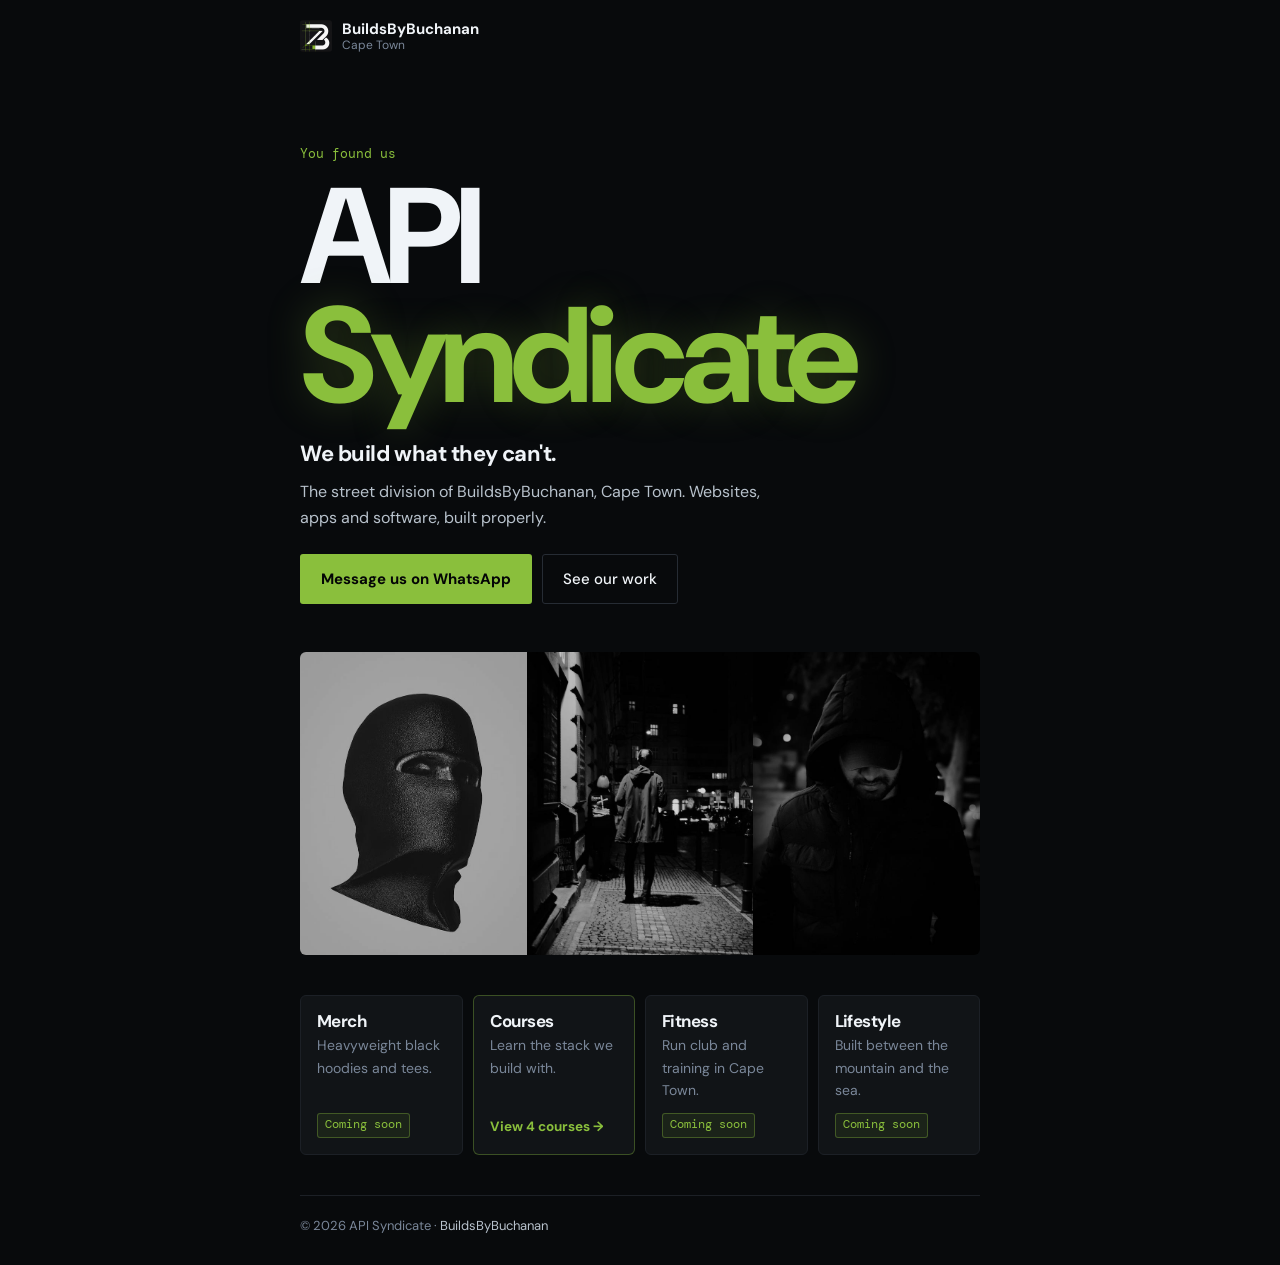
==== commit 9e18aa8f: "Add courses page with four courses and weekly outlines; link from home" ====
--- a/index.html
+++ b/index.html
@@ -44,7 +44,7 @@
 
     <section class="tiles" aria-label="What we do">
       <div class="tile"><h2>Merch</h2><p>Heavyweight black hoodies and tees.</p><span class="soon">Coming soon</span></div>
-      <div class="tile"><h2>Courses</h2><p>Learn the stack we build with.</p><span class="soon">Coming soon</span></div>
+      <a class="tile tile-link" href="courses.html"><h2>Courses</h2><p>Learn the stack we build with.</p><span class="go">View 4 courses →</span></a>
       <div class="tile"><h2>Fitness</h2><p>Run club and training in Cape Town.</p><span class="soon">Coming soon</span></div>
       <div class="tile"><h2>Lifestyle</h2><p>Built between the mountain and the sea.</p><span class="soon">Coming soon</span></div>
     </section>
--- a/style.css
+++ b/style.css
@@ -59,9 +59,47 @@
 footer { border-top: 1px solid var(--border); padding: 20px 0 28px; font-size: 13px; color: var(--text-muted); }
 footer a { color: var(--text); }
 
+.tile-link { border-color: rgba(138,191,60,.35); transition: border-color .15s, background .15s; }
+.tile-link:hover { border-color: var(--accent); background: #151a14; }
+.go { margin-top: 8px; font-size: 13.5px; font-weight: 700; color: var(--accent); }
+
+/* ---------- Courses page ---------- */
+.top-row { display: flex; align-items: center; justify-content: space-between; }
+.back { font-size: 14px; color: var(--text-muted); padding: 10px 0 10px 12px; }
+.back:hover { color: var(--text-strong); }
+.page-intro { padding: 28px 0 28px; }
+.page-intro h1 { font-size: clamp(2.2rem, 10vw, 3.4rem); margin-bottom: 12px; }
+.page-intro p { max-width: 520px; }
+.courses { display: grid; gap: 14px; margin-bottom: 36px; }
+.course { background: var(--surface); border: 1px solid var(--border); border-radius: var(--radius-md); padding: 20px 18px; display: grid; gap: 16px; }
+.level { display: inline-block; font-family: "DM Mono", monospace; font-size: 12px; color: var(--accent); margin-bottom: 6px; }
+.course h2 { font-size: 22px; margin-bottom: 6px; }
+.course-head p { font-size: 15px; }
+.facts { display: grid; border: 1px solid var(--border); border-radius: var(--radius-md); }
+.facts > div { display: grid; grid-template-columns: 110px 1fr; gap: 12px; padding: 10px 12px; border-bottom: 1px solid var(--border); font-size: 14px; }
+.facts > div:last-child { border-bottom: 0; }
+.facts dt { color: var(--text-muted); }
+.facts dd { color: var(--text-strong); }
+details { border-top: 1px solid var(--border); padding-top: 12px; }
+summary { cursor: pointer; font-weight: 700; color: var(--text-strong); font-size: 15px; list-style: none; display: flex; align-items: center; justify-content: space-between; min-height: 36px; }
+summary::-webkit-details-marker { display: none; }
+summary::after { content: "+"; font-family: "DM Mono", monospace; font-size: 18px; color: var(--accent); }
+details[open] summary::after { content: "−"; }
+.outline { list-style: none; margin-top: 8px; display: grid; }
+.outline li { display: grid; grid-template-columns: 70px 1fr; gap: 10px; padding: 9px 0; border-bottom: 1px solid var(--border); font-size: 14.5px; }
+.outline li:last-child { border-bottom: 0; }
+.outline b { font-family: "DM Mono", monospace; font-weight: 400; font-size: 12.5px; color: var(--text-muted); padding-top: 2px; }
+.course .btn { width: 100%; }
+.note { border-top: 1px solid var(--border); padding: 28px 0 36px; }
+.note h2 { font-size: 20px; margin-bottom: 8px; }
+.note p { margin-bottom: 16px; max-width: 520px; }
+
 @media (min-width: 720px) {
   .hero { padding: 64px 0 48px; }
   .actions { display: flex; flex-wrap: wrap; }
   .photos { margin: 0 0 40px; border-radius: var(--radius-md); overflow: hidden; }
   .tiles { grid-template-columns: repeat(4, 1fr); }
+  .courses { grid-template-columns: 1fr 1fr; }
+  .course .btn, .note .btn { width: auto; justify-self: start; }
+  .note .btn { display: inline-flex; }
 }
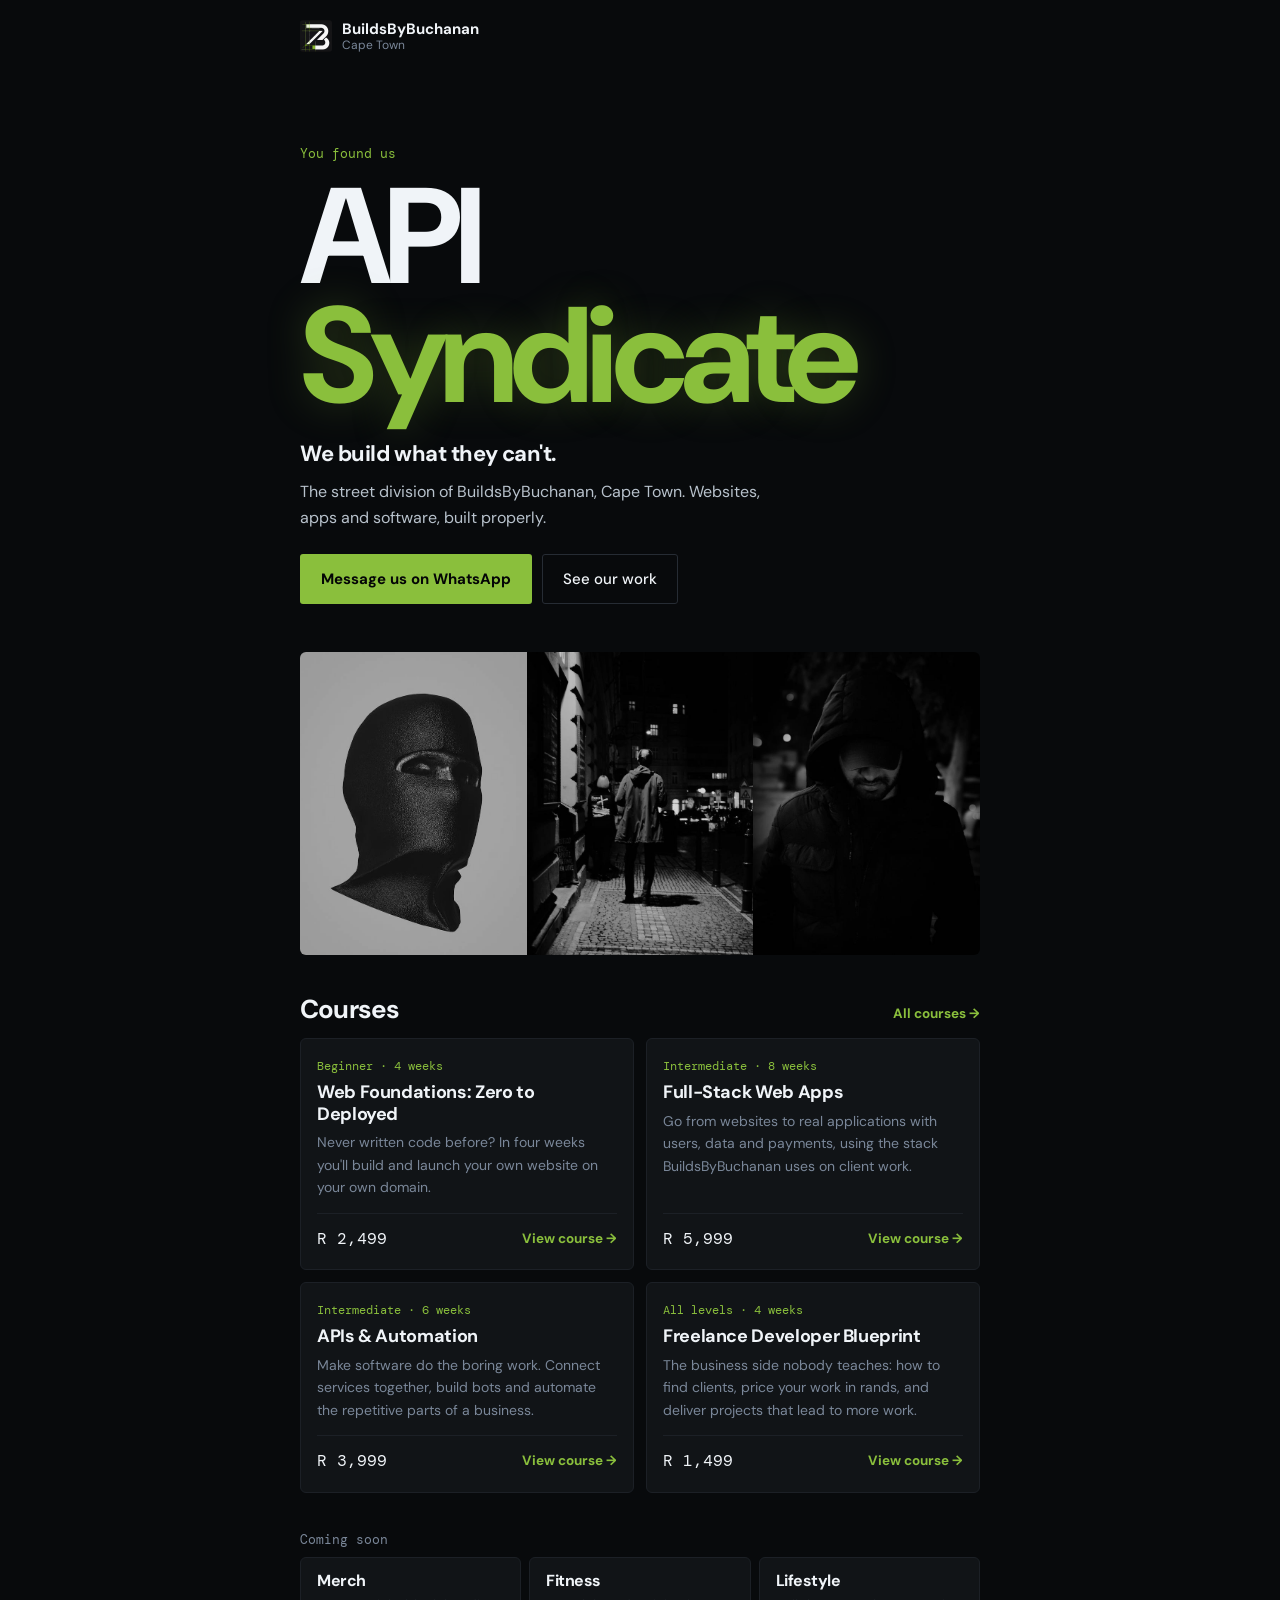
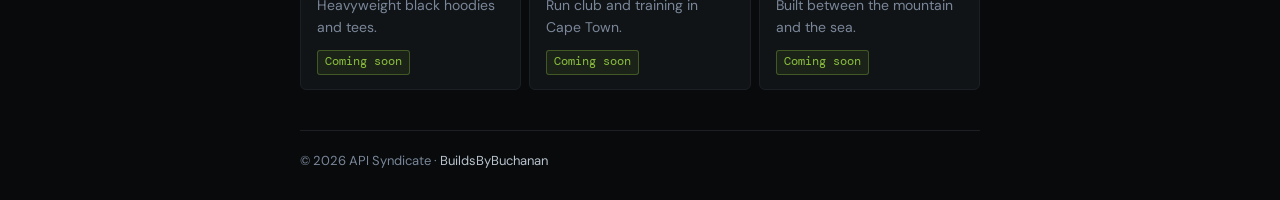
==== commit a697b220: "Add prices, full course pages with lesson-by-lesson curricula, and courses on the home page" ====
--- a/index.html
+++ b/index.html
@@ -42,11 +42,48 @@
       <img src="img/sm/hood5.jpg" srcset="img/sm/hood5.jpg 640w, img/hood5.jpg 1400w" sizes="(min-width: 720px) 240px, 33vw" alt="Crew member in a black hoodie">
     </section>
 
-    <section class="tiles" aria-label="What we do">
+    <!-- COURSES:START (generated by tools/build.py) -->
+    <section class="home-courses" aria-labelledby="coursesTitle">
+      <div class="home-courses-head">
+        <h2 id="coursesTitle">Courses</h2>
+        <a href="courses.html" class="go">All courses →</a>
+      </div>
+      <div class="course-grid">
+      <a class="course-card" href="courses/web-foundations.html">
+        <span class="level">Beginner · 4 weeks</span>
+        <h3>Web Foundations: Zero to Deployed</h3>
+        <p>Never written code before? In four weeks you&#x27;ll build and launch your own website on your own domain.</p>
+        <span class="card-row"><span class="price">R 2,499</span><span class="go">View course →</span></span>
+      </a>
+      <a class="course-card" href="courses/full-stack-web-apps.html">
+        <span class="level">Intermediate · 8 weeks</span>
+        <h3>Full-Stack Web Apps</h3>
+        <p>Go from websites to real applications with users, data and payments, using the stack BuildsByBuchanan uses on client work.</p>
+        <span class="card-row"><span class="price">R 5,999</span><span class="go">View course →</span></span>
+      </a>
+      <a class="course-card" href="courses/apis-and-automation.html">
+        <span class="level">Intermediate · 6 weeks</span>
+        <h3>APIs &amp; Automation</h3>
+        <p>Make software do the boring work. Connect services together, build bots and automate the repetitive parts of a business.</p>
+        <span class="card-row"><span class="price">R 3,999</span><span class="go">View course →</span></span>
+      </a>
+      <a class="course-card" href="courses/freelance-developer-blueprint.html">
+        <span class="level">All levels · 4 weeks</span>
+        <h3>Freelance Developer Blueprint</h3>
+        <p>The business side nobody teaches: how to find clients, price your work in rands, and deliver projects that lead to more work.</p>
+        <span class="card-row"><span class="price">R 1,499</span><span class="go">View course →</span></span>
+      </a>
+      </div>
+    </section>
+    <!-- COURSES:END -->
+
+    <section class="tiles-wrap" aria-labelledby="soonTitle">
+      <h2 id="soonTitle" class="small-head">Coming soon</h2>
+      <div class="tiles">
       <div class="tile"><h2>Merch</h2><p>Heavyweight black hoodies and tees.</p><span class="soon">Coming soon</span></div>
-      <a class="tile tile-link" href="courses.html"><h2>Courses</h2><p>Learn the stack we build with.</p><span class="go">View 4 courses →</span></a>
       <div class="tile"><h2>Fitness</h2><p>Run club and training in Cape Town.</p><span class="soon">Coming soon</span></div>
       <div class="tile"><h2>Lifestyle</h2><p>Built between the mountain and the sea.</p><span class="soon">Coming soon</span></div>
+      </div>
     </section>
   </main>
 
--- a/style.css
+++ b/style.css
@@ -49,57 +49,100 @@
 .photos { display: grid; grid-template-columns: repeat(3, 1fr); gap: 0; margin: 0 -20px 32px; }
 .photos img { width: 100%; aspect-ratio: 3 / 4; object-fit: cover; filter: grayscale(100%) brightness(.85); }
 
-.tiles { display: grid; grid-template-columns: 1fr 1fr; gap: 10px; margin-bottom: 40px; }
-.tile { background: var(--surface); border: 1px solid var(--border); border-radius: var(--radius-md); padding: 16px; display: flex; flex-direction: column; gap: 4px; }
-.tile h2 { font-size: 17px; }
-.tile p { font-size: 14px; color: var(--text-muted); flex-grow: 1; }
-.soon { align-self: flex-start; margin-top: 8px; font-family: "DM Mono", monospace; font-size: 11.5px; color: var(--accent); border: 1px solid rgba(138,191,60,.35); background: rgba(138,191,60,.09); border-radius: var(--radius); padding: 2px 7px; }
-
+.small-head { font-size: 13px; font-family: "DM Mono", monospace; font-weight: 400; color: var(--text-muted); letter-spacing: 0; margin-bottom: 10px; }
+.tiles-wrap { margin-bottom: 40px; }
+.tiles { display: grid; grid-template-columns: 1fr; gap: 8px; }
+.tile { background: var(--surface); border: 1px solid var(--border); border-radius: var(--radius-md); padding: 14px 16px; display: grid; grid-template-columns: 1fr auto; column-gap: 12px; align-items: center; }
+.tile h2 { font-size: 16px; }
+.tile p { grid-column: 1; font-size: 14px; color: var(--text-muted); }
+.soon { grid-column: 2; grid-row: 1 / span 2; font-family: "DM Mono", monospace; font-size: 11.5px; color: var(--accent); border: 1px solid rgba(138,191,60,.35); background: rgba(138,191,60,.09); border-radius: var(--radius); padding: 2px 7px; white-space: nowrap; }
 
 footer { border-top: 1px solid var(--border); padding: 20px 0 28px; font-size: 13px; color: var(--text-muted); }
 footer a { color: var(--text); }
 
-.tile-link { border-color: rgba(138,191,60,.35); transition: border-color .15s, background .15s; }
-.tile-link:hover { border-color: var(--accent); background: #151a14; }
-.go { margin-top: 8px; font-size: 13.5px; font-weight: 700; color: var(--accent); }
+.go { font-size: 13.5px; font-weight: 700; color: var(--accent); white-space: nowrap; }
+.muted { color: var(--text-muted); font-size: 14px; }
 
-/* ---------- Courses page ---------- */
+/* ---------- Course cards (home + list) ---------- */
+.home-courses { margin-bottom: 40px; }
+.home-courses-head { display: flex; align-items: baseline; justify-content: space-between; margin-bottom: 14px; }
+.home-courses-head h2 { font-size: 26px; }
+.course-grid { display: grid; gap: 10px; }
+.course-card { display: flex; flex-direction: column; gap: 6px; background: var(--surface); border: 1px solid var(--border); border-radius: var(--radius-md); padding: 18px 16px; transition: border-color .15s, background .15s; }
+.course-card:hover { border-color: rgba(138,191,60,.5); background: #13171a; }
+.level { font-family: "DM Mono", monospace; font-size: 12px; color: var(--accent); }
+.course-card h3 { font-size: 18px; color: var(--text-strong); letter-spacing: -.02em; line-height: 1.2; }
+.course-card p { font-size: 14px; color: var(--text-muted); flex-grow: 1; }
+.card-row { display: flex; align-items: center; justify-content: space-between; margin-top: 8px; padding-top: 12px; border-top: 1px solid var(--border); }
+.price { font-family: "DM Mono", monospace; font-size: 16px; color: var(--text-strong); }
+
+/* ---------- Course pages ---------- */
 .top-row { display: flex; align-items: center; justify-content: space-between; }
 .back { font-size: 14px; color: var(--text-muted); padding: 10px 0 10px 12px; }
 .back:hover { color: var(--text-strong); }
-.page-intro { padding: 28px 0 28px; }
-.page-intro h1 { font-size: clamp(2.2rem, 10vw, 3.4rem); margin-bottom: 12px; }
-.page-intro p { max-width: 520px; }
-.courses { display: grid; gap: 14px; margin-bottom: 36px; }
-.course { background: var(--surface); border: 1px solid var(--border); border-radius: var(--radius-md); padding: 20px 18px; display: grid; gap: 16px; }
-.level { display: inline-block; font-family: "DM Mono", monospace; font-size: 12px; color: var(--accent); margin-bottom: 6px; }
-.course h2 { font-size: 22px; margin-bottom: 6px; }
-.course-head p { font-size: 15px; }
-.facts { display: grid; border: 1px solid var(--border); border-radius: var(--radius-md); }
-.facts > div { display: grid; grid-template-columns: 110px 1fr; gap: 12px; padding: 10px 12px; border-bottom: 1px solid var(--border); font-size: 14px; }
+.page-intro { padding: 28px 0; }
+.page-intro h1 { font-size: clamp(2.1rem, 9vw, 3.2rem); margin-bottom: 12px; }
+.page-intro p { max-width: 560px; font-size: 17px; }
+.course-grid + .note, .page-intro + .course-grid { margin-top: 0; }
+.page-intro + .course-grid { margin-bottom: 36px; }
+
+.enrol-box { display: grid; gap: 14px; margin-bottom: 36px; }
+.facts { display: grid; background: var(--surface); border: 1px solid var(--border); border-radius: var(--radius-md); }
+.facts > div { display: grid; grid-template-columns: 110px 1fr; gap: 12px; padding: 11px 14px; border-bottom: 1px solid var(--border); font-size: 14.5px; }
 .facts > div:last-child { border-bottom: 0; }
 .facts dt { color: var(--text-muted); }
 .facts dd { color: var(--text-strong); }
-details { border-top: 1px solid var(--border); padding-top: 12px; }
-summary { cursor: pointer; font-weight: 700; color: var(--text-strong); font-size: 15px; list-style: none; display: flex; align-items: center; justify-content: space-between; min-height: 36px; }
-summary::-webkit-details-marker { display: none; }
-summary::after { content: "+"; font-family: "DM Mono", monospace; font-size: 18px; color: var(--accent); }
-details[open] summary::after { content: "−"; }
-.outline { list-style: none; margin-top: 8px; display: grid; }
-.outline li { display: grid; grid-template-columns: 70px 1fr; gap: 10px; padding: 9px 0; border-bottom: 1px solid var(--border); font-size: 14.5px; }
-.outline li:last-child { border-bottom: 0; }
-.outline b { font-family: "DM Mono", monospace; font-weight: 400; font-size: 12.5px; color: var(--text-muted); padding-top: 2px; }
-.course .btn { width: 100%; }
+.price-lg { font-family: "DM Mono", monospace; color: var(--accent); font-size: 1.1em; }
+
+.block { border-top: 1px solid var(--border); padding: 28px 0; }
+.block h2 { font-size: 22px; margin-bottom: 12px; }
+.block > p { max-width: 620px; }
+.two-col { display: grid; gap: 28px; }
+.ticks, .dots { list-style: none; display: grid; gap: 8px; }
+.ticks li, .dots li { display: grid; grid-template-columns: 22px 1fr; gap: 8px; }
+.ticks li::before { content: ""; width: 16px; height: 16px; margin-top: 4px; border-radius: 50%; border: 1px solid rgba(138,191,60,.35); background: rgba(138,191,60,.09) url("data:image/svg+xml,%3Csvg xmlns='http://www.w3.org/2000/svg' viewBox='0 0 24 24' fill='none' stroke='%238ABF3C' stroke-width='3.2' stroke-linecap='round' stroke-linejoin='round'%3E%3Cpath d='m6 12.5 4 4 8-9'/%3E%3C/svg%3E") center / 10px no-repeat; }
+.dots li::before { content: ""; width: 6px; height: 6px; margin: 10px 0 0 5px; border-radius: 1px; background: var(--accent); }
+
+details summary { cursor: pointer; list-style: none; }
+details summary::-webkit-details-marker { display: none; }
+.week { background: var(--surface); border: 1px solid var(--border); border-radius: var(--radius-md); margin-top: 10px; }
+.week summary { display: grid; grid-template-columns: 64px 1fr 20px; align-items: center; gap: 8px; padding: 14px 16px; min-height: 52px; }
+.week summary::after, .faq summary::after { content: "+"; font-family: "DM Mono", monospace; font-size: 18px; color: var(--accent); text-align: right; }
+.week[open] summary::after, .faq[open] summary::after { content: "−"; }
+.wk { font-family: "DM Mono", monospace; font-size: 12.5px; color: var(--text-muted); }
+.wk-title { font-weight: 700; color: var(--text-strong); font-size: 15.5px; line-height: 1.3; }
+.week-body { padding: 0 16px 16px; border-top: 1px solid var(--border); }
+.goal { padding: 14px 0 6px; color: var(--text-strong); font-size: 15px; }
+.lessons { list-style: none; display: grid; }
+.lessons li { display: grid; grid-template-columns: 38px 1fr; gap: 8px; padding: 12px 0; border-bottom: 1px solid var(--border); }
+.lessons li b { font-family: "DM Mono", monospace; font-weight: 400; font-size: 12.5px; color: var(--accent); padding-top: 3px; }
+.lessons h4 { color: var(--text-strong); font-size: 15px; letter-spacing: -.01em; margin-bottom: 2px; }
+.lessons p { font-size: 14px; color: var(--text); }
+.week-tasks { display: grid; gap: 10px; margin-top: 14px; }
+.week-tasks > div { background: var(--bg); border: 1px solid var(--border); border-radius: var(--radius); padding: 10px 12px; }
+.week-tasks dt { font-family: "DM Mono", monospace; font-size: 12px; color: var(--text-muted); margin-bottom: 2px; }
+.week-tasks dd { font-size: 14px; color: var(--text-strong); }
+
+.faq { border-bottom: 1px solid var(--border); }
+.faq summary { display: flex; justify-content: space-between; gap: 12px; align-items: center; padding: 14px 0; font-weight: 700; color: var(--text-strong); font-size: 15px; min-height: 48px; }
+.faq p { padding: 0 0 14px; font-size: 14.5px; max-width: 620px; }
+
+.enrol-end { border-top: 1px solid var(--border); padding: 28px 0 40px; display: grid; gap: 10px; }
+.enrol-end h2 { font-size: 22px; }
 .note { border-top: 1px solid var(--border); padding: 28px 0 36px; }
 .note h2 { font-size: 20px; margin-bottom: 8px; }
-.note p { margin-bottom: 16px; max-width: 520px; }
+.note p { margin-bottom: 16px; max-width: 560px; }
 
 @media (min-width: 720px) {
   .hero { padding: 64px 0 48px; }
   .actions { display: flex; flex-wrap: wrap; }
   .photos { margin: 0 0 40px; border-radius: var(--radius-md); overflow: hidden; }
-  .tiles { grid-template-columns: repeat(4, 1fr); }
-  .courses { grid-template-columns: 1fr 1fr; }
-  .course .btn, .note .btn { width: auto; justify-self: start; }
-  .note .btn { display: inline-flex; }
+  .tiles { grid-template-columns: repeat(3, 1fr); }
+  .tile { grid-template-columns: 1fr; align-items: start; gap: 4px; }
+  .soon { grid-column: 1; grid-row: auto; justify-self: start; margin-top: 8px; }
+  .course-grid { grid-template-columns: 1fr 1fr; gap: 12px; }
+  .two-col { grid-template-columns: 1fr 1fr; gap: 40px; }
+  .enrol-box { grid-template-columns: 1fr auto; align-items: end; }
+  .enrol-box .btn, .enrol-end .btn, .note .btn { justify-self: start; display: inline-flex; }
+  .week-tasks { grid-template-columns: 1fr 1fr; }
 }
